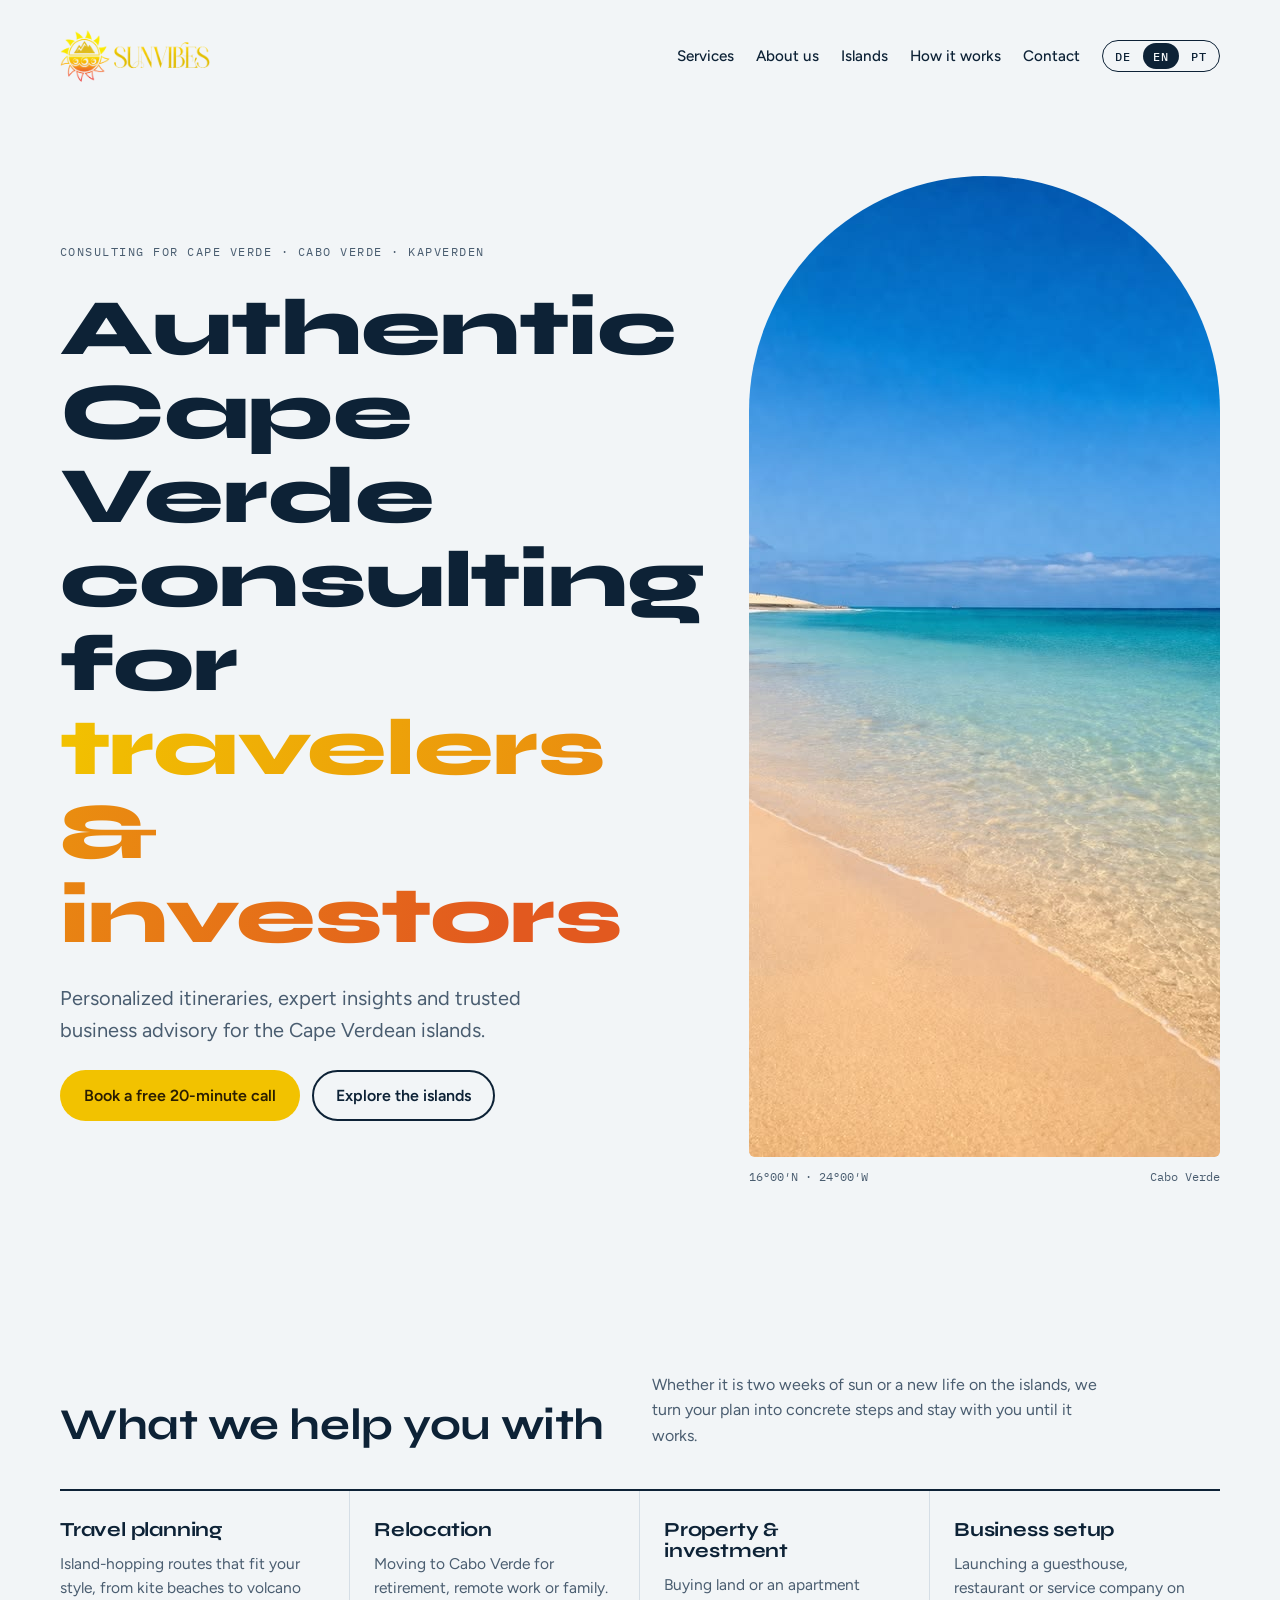
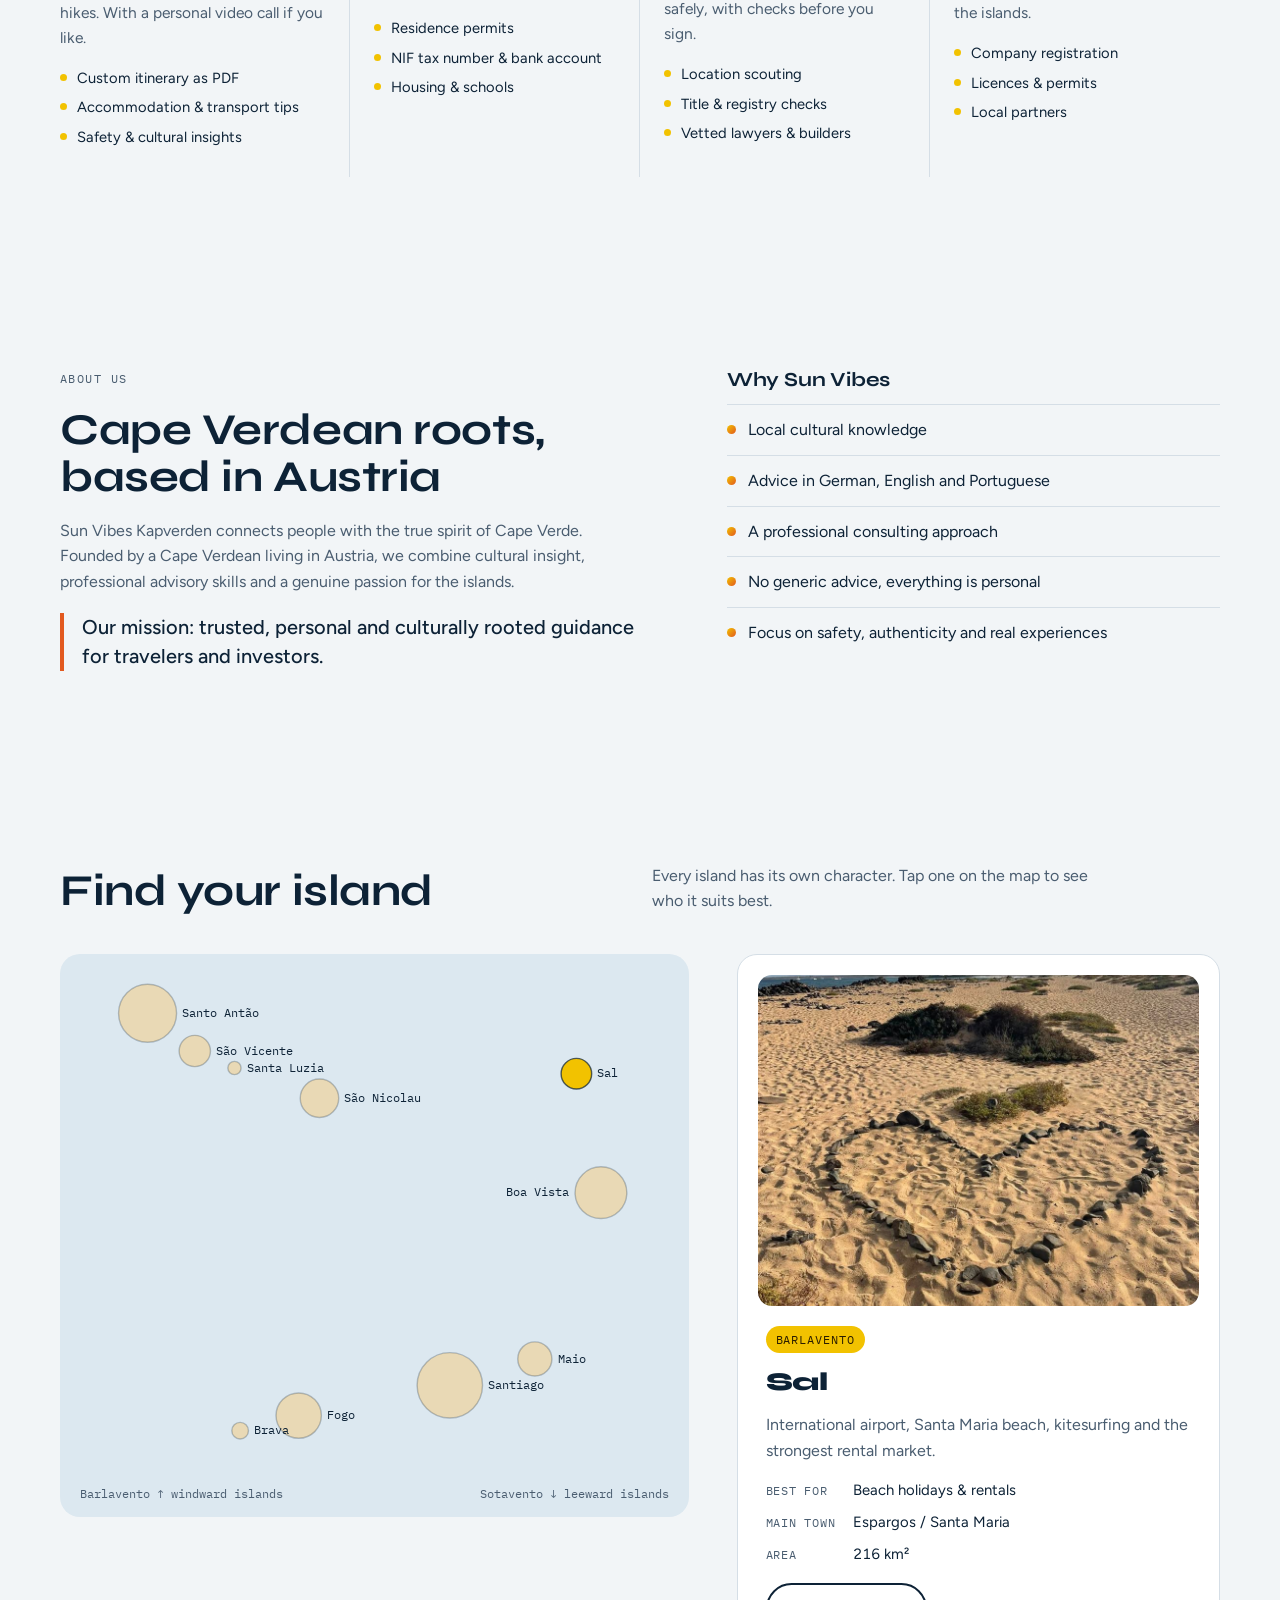
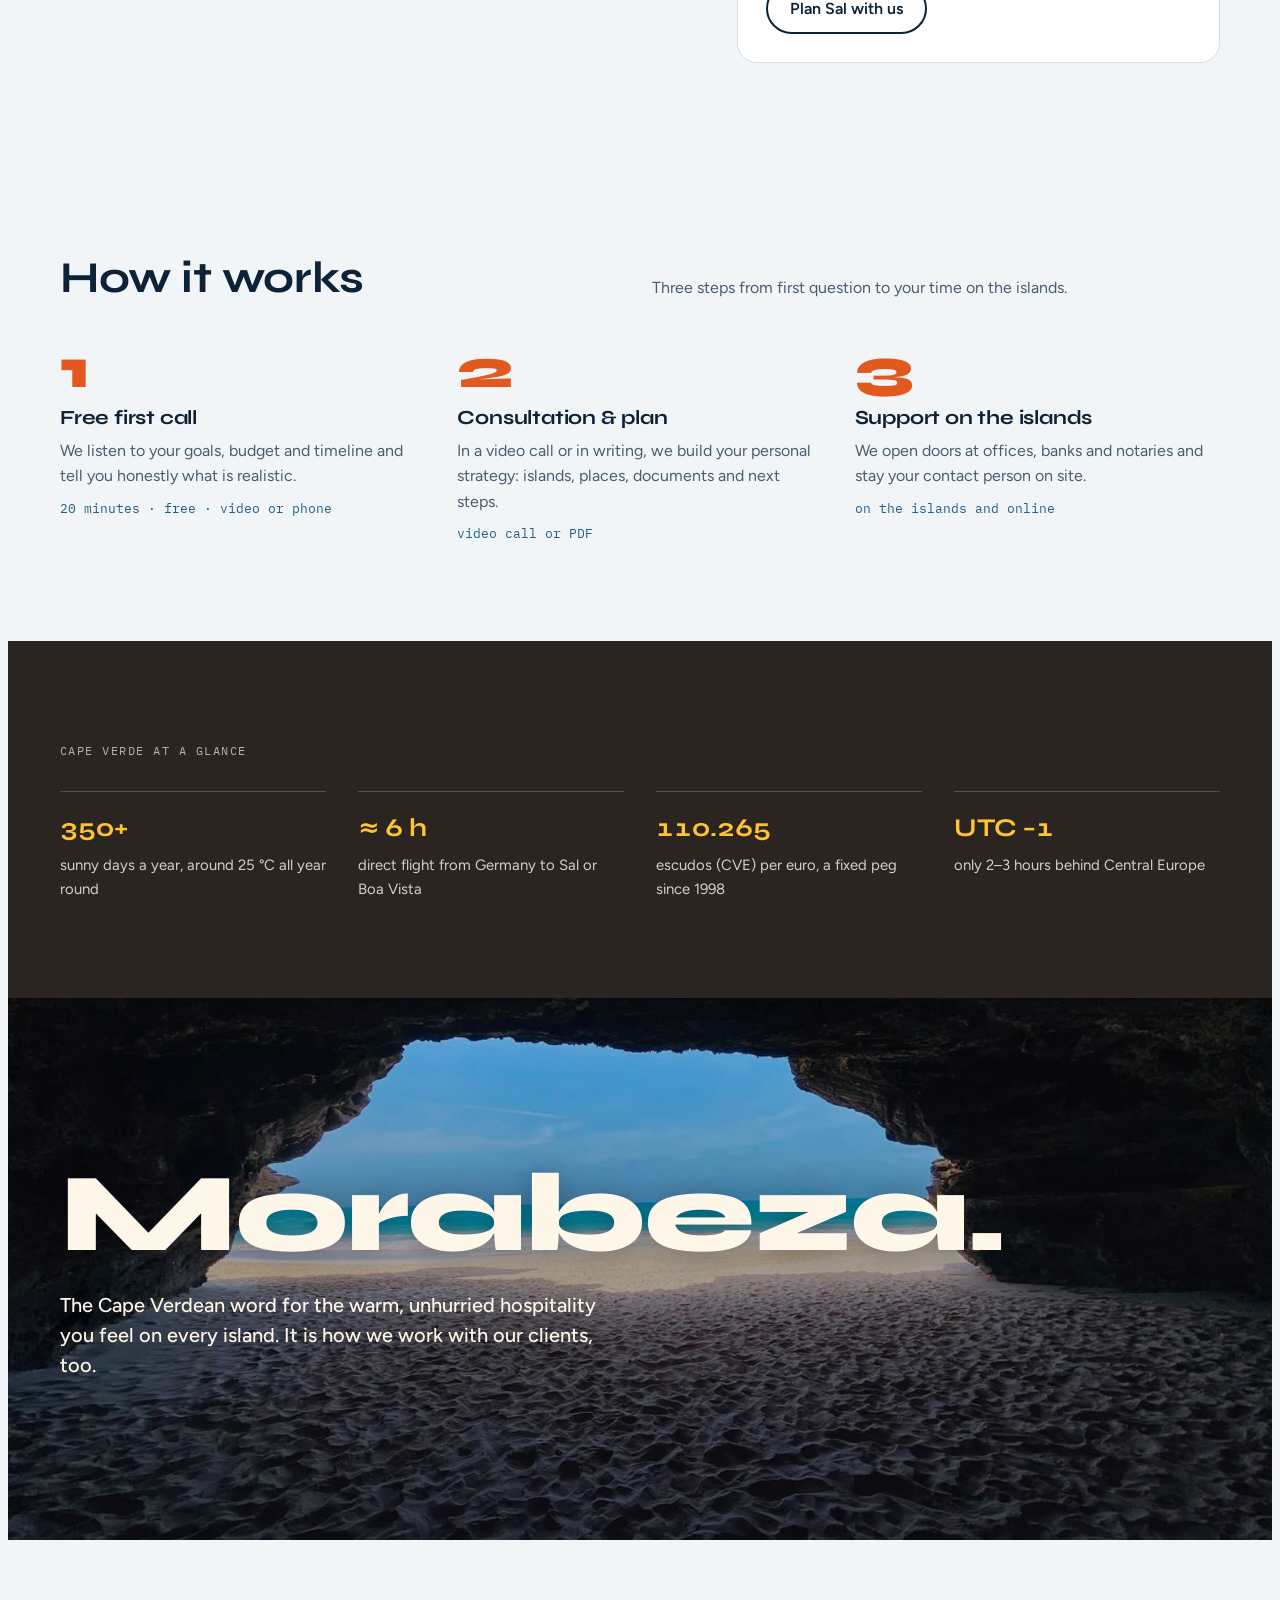
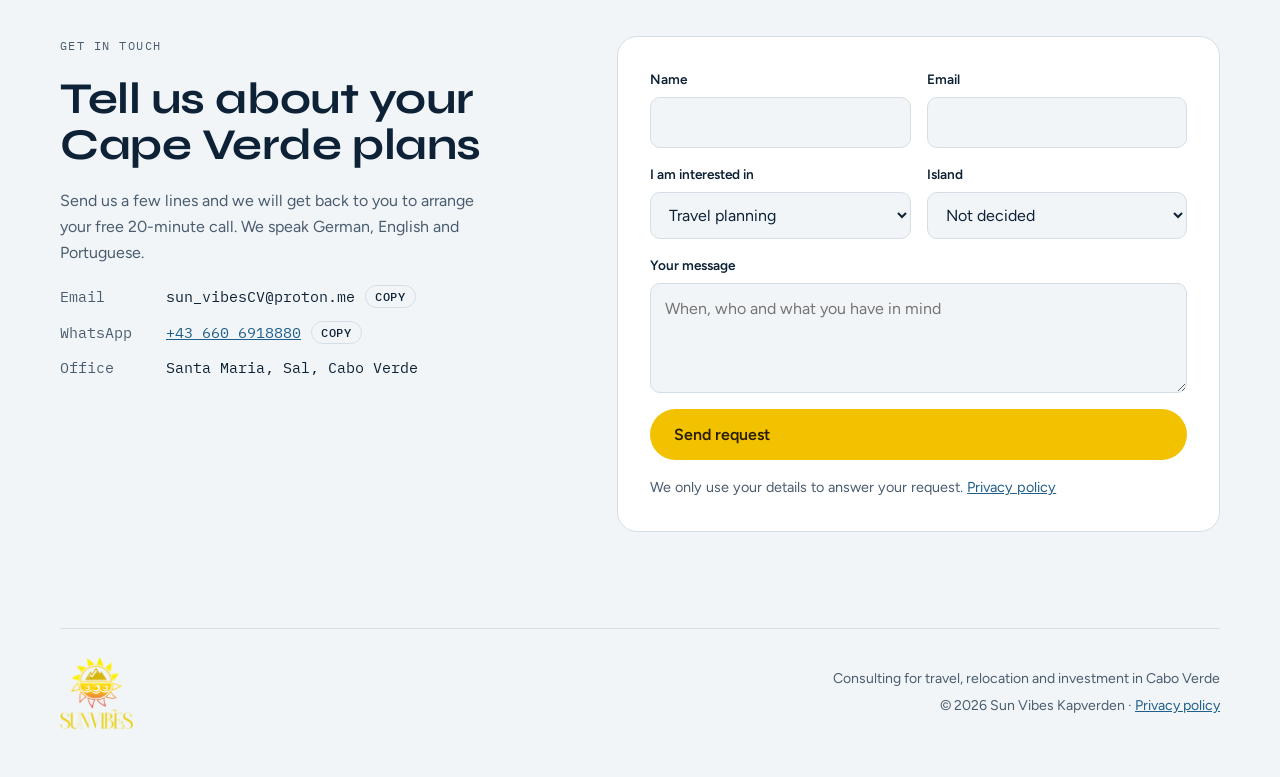
==== index.html @ 6cd293cc "Add files via upload" ====
<!doctype html>
<html lang="de">
<head>
<meta charset="utf-8">
<meta name="viewport" content="width=device-width, initial-scale=1, viewport-fit=cover">
<title>Sun Vibes Kapverden</title>
<meta name="description" content="Beratung für Reise, Auswanderung, Immobilien und Firmengründung auf den Kapverden. Consulting for travel, relocation and investment in Cabo Verde. Auf Deutsch, English e Português.">
<meta name="theme-color" content="#f2c200">
<link rel="icon" type="image/png" sizes="48x48" href="img/favicon-48.png">
<link rel="icon" type="image/png" sizes="192x192" href="img/icon-192.png">
<link rel="apple-touch-icon" href="img/apple-touch-icon.png">
<!-- Link previews (WhatsApp, Facebook, LinkedIn) -->
<link rel="canonical" href="https://sunvibescv.github.io/sun-vibes-kapverden/">
<meta property="og:type" content="website">
<meta property="og:site_name" content="Sun Vibes Kapverden">
<meta property="og:title" content="Sun Vibes Kapverden">
<meta property="og:description" content="Authentische Kapverden-Beratung für Reisende & Investoren · Authentic Cape Verde consulting for travelers & investors">
<meta property="og:url" content="https://sunvibescv.github.io/sun-vibes-kapverden/">
<meta property="og:image" content="https://sunvibescv.github.io/sun-vibes-kapverden/img/og-image.jpg">
<meta property="og:image:width" content="1200">
<meta property="og:image:height" content="630">
<meta name="twitter:card" content="summary_large_image">
<link rel="stylesheet" href="fonts/fonts.css">
<style>
/* Layout: a sun-and-ocean hero, then an archipelago map you can click, island by island, framed by quiet text columns */
:root {
  --salt: #f2f5f7;        /* page ground: sea-salt white, cool */
  --surface: #ffffff;
  --ink: #0d2236;         /* deep Atlantic */
  --ink-soft: #4a5d70;
  --sun: #f2c200;         /* the accent: logo yellow */
  --ember: #e2591f;       /* logo's orange-red rim */
  --sun-ink: #2a1d00;     /* text on sun */
  --sea: #1f5f8b;         /* flag blue, links + map water */
  --lava: #2b2522;        /* Fogo basalt, used for the facts band */
  --line: #d5dee6;
  --water: #dce8f0;
  --land: #e9d9b5;
  --land-active: var(--sun);

  --f-display: "Syne", "Trebuchet MS", system-ui, sans-serif;
  --f-body: "Figtree", "Segoe UI", system-ui, sans-serif;
  --f-mono: "IBM Plex Mono", ui-monospace, Consolas, monospace;

  --step-0: 1rem;
  --step-1: 1.25rem;
  --step-2: 1.6rem;
  --step-3: clamp(2rem, 4vw, 2.75rem);
  --step-4: clamp(2.4rem, 6.4vw, 5rem);
  --gutter: clamp(16px, 4vw, 48px);
  --max: 1160px;
}
@media (prefers-color-scheme: dark) {
  :root:not([data-theme="light"]) {
    --salt: #0a1824; --surface: #10212f; --ink: #e8eef3; --ink-soft: #9fb2c3;
    --sun: #ffcf1a; --ember: #ff7a3d; --sun-ink: #2a1d00; --sea: #7fbbe3; --lava: #050d14;
    --line: #22384a; --water: #0f2638; --land: #6b5a3a;
    color-scheme: dark;
  }
}
:root[data-theme="dark"] {
  --salt: #0a1824; --surface: #10212f; --ink: #e8eef3; --ink-soft: #9fb2c3;
  --sun: #ffcf1a; --ember: #ff7a3d; --sun-ink: #2a1d00; --sea: #7fbbe3; --lava: #050d14;
  --line: #22384a; --water: #0f2638; --land: #6b5a3a;
  color-scheme: dark;
}

* { box-sizing: border-box; }
html { scroll-behavior: smooth; }
@media (prefers-reduced-motion: reduce) { html { scroll-behavior: auto; } *, *::before, *::after { animation: none !important; transition: none !important; } }
body {
  background: var(--salt); color: var(--ink);
  font-family: var(--f-body); font-size: var(--step-0); line-height: 1.6;
  padding-inline: var(--gutter);
}
.wrap { max-width: var(--max); margin-inline: auto; }
h1, h2, h3 { font-family: var(--f-display); line-height: 1.05; margin: 0; text-wrap: balance; letter-spacing: -0.01em; }
h1, h2 { hyphens: auto; }
p { margin: 0; }
a { color: var(--sea); }
:focus-visible { outline: 3px solid var(--sun); outline-offset: 3px; border-radius: 4px; }
.eyebrow { font-family: var(--f-mono); font-size: 0.78rem; letter-spacing: 0.12em; text-transform: uppercase; color: var(--ink-soft); }

/* Nav */
.nav { display: flex; align-items: center; justify-content: space-between; gap: 16px; padding-block: 22px; flex-wrap: wrap; }
.brand { display: flex; align-items: center; }
.brand img { height: 52px; width: auto; display: block; }
.nav-right { display: flex; align-items: center; gap: 22px; flex-wrap: wrap; }
.nav-links { display: flex; gap: 22px; flex-wrap: wrap; }
.nav-links a { color: var(--ink); text-decoration: none; font-weight: 500; font-size: 0.95rem; }
.nav-links a:hover { color: var(--sea); }
.lang { display: flex; border: 1.5px solid var(--ink); border-radius: 999px; padding: 2px; gap: 2px; }
.lang button { font: 500 0.78rem var(--f-mono); letter-spacing: .08em; color: var(--ink); background: transparent; border: 0; border-radius: 999px; padding: 5px 10px; cursor: pointer; }
.lang button[aria-pressed="true"] { background: var(--ink); color: var(--salt); }

/* Buttons */
.btn { display: inline-flex; align-items: center; gap: 8px; font: 600 1rem var(--f-body); padding: 14px 22px; border-radius: 999px; text-decoration: none; border: 2px solid transparent; cursor: pointer; transition: transform .15s ease; }
.btn:hover { transform: translateY(-2px); }
.btn-sun { background: var(--sun); color: var(--sun-ink); }
.btn-ghost { border-color: var(--ink); color: var(--ink); background: transparent; }

/* Hero */
.hero { position: relative; display: grid; grid-template-columns: 1.15fr 0.85fr; gap: clamp(24px, 4vw, 56px); align-items: center; padding-block: clamp(28px, 6vw, 72px) clamp(40px, 7vw, 96px); }
.hero h1 { font-size: var(--step-4); font-weight: 800; }
.hero h1 em { font-style: normal; color: var(--ember); background: linear-gradient(100deg, var(--sun) 0%, var(--ember) 90%); -webkit-background-clip: text; background-clip: text; -webkit-text-fill-color: transparent; }
.hero-copy { display: flex; flex-direction: column; gap: 24px; min-width: 0; }
.hero-lede { font-size: var(--step-1); color: var(--ink-soft); max-width: 36ch; }
.hero-ctas { display: flex; gap: 12px; flex-wrap: wrap; }
/* empty turquoise beach, framed as an arch */
.hero-art { display: flex; flex-direction: column; gap: 10px; min-width: 0; }
.hero-art img { width: 100%; max-width: 100%; aspect-ratio: 4 / 5; object-fit: cover; object-position: 50% 60%; border-radius: 999px 999px 24px 24px; display: block; }
.coords { display: flex; justify-content: space-between; gap: 12px; font-family: var(--f-mono); font-size: 0.75rem; color: var(--ink-soft); }

/* About */
.about { display: grid; grid-template-columns: 1.1fr 0.9fr; gap: clamp(24px, 5vw, 64px); align-items: start; }
.about-text { display: flex; flex-direction: column; gap: 18px; min-width: 0; }
.about-text h2 { font-size: var(--step-3); }
.about-text p { color: var(--ink-soft); max-width: 58ch; }
.about-text .mission { color: var(--ink); font-weight: 500; font-size: var(--step-1); line-height: 1.45; border-left: 4px solid var(--ember); padding-left: 18px; }
.why { display: flex; flex-direction: column; gap: 14px; min-width: 0; }
.why h3 { font-size: var(--step-1); }
.why ul { list-style: none; margin: 0; padding: 0; display: flex; flex-direction: column; }
.why li { padding-block: 12px; border-top: 1px solid var(--line); display: flex; gap: 12px; align-items: baseline; }
.why li::before { content: ""; flex: none; width: 9px; height: 9px; border-radius: 50%; background: linear-gradient(135deg, var(--sun), var(--ember)); transform: translateY(-1px); }

/* Island photos */
.island-photos { display: grid; gap: 8px; margin: -8px -8px 4px; }
.island-photos.two { grid-template-columns: 1fr 1fr; }
.island-photos img { width: 100%; max-width: 100%; aspect-ratio: 4 / 3; object-fit: cover; border-radius: 14px; display: block; }
.island-photos.two img { aspect-ratio: 3 / 4; }

/* Morabeza: cave-view photo band, always dark */
.morabeza-band { position: relative; margin-inline: calc(var(--gutter) * -1); padding-inline: var(--gutter); padding-block: clamp(80px, 14vw, 160px); background: #14181c url("img/cave.jpg") center 55% / cover no-repeat; color: #fff6ea; }
.morabeza-band::before { content: ""; position: absolute; inset: 0; background: linear-gradient(180deg, rgba(10,8,20,.15), rgba(10,8,20,.55)); }
.morabeza-band .wrap { position: relative; }
.morabeza-band p { font-family: var(--f-display); font-weight: 800; font-size: clamp(3rem, 10vw, 7rem); line-height: 1; letter-spacing: -0.02em; text-shadow: 0 2px 30px rgba(0,0,0,.35); }
.morabeza-band small { display: block; font-family: var(--f-body); font-weight: 500; font-size: var(--step-1); line-height: 1.5; letter-spacing: 0; margin-top: 20px; max-width: 44ch; color: #fff6ea; }

/* Services */
section { padding-block: clamp(48px, 8vw, 96px); }
.sec-head { display: grid; grid-template-columns: 1fr 1fr; gap: 24px; align-items: end; margin-bottom: 40px; }
.sec-head h2 { font-size: var(--step-3); font-weight: 700; }
.sec-head p { color: var(--ink-soft); max-width: 46ch; }
.services { display: grid; grid-template-columns: repeat(4, 1fr); border-top: 2px solid var(--ink); }
.svc { padding: 28px 24px; display: flex; flex-direction: column; gap: 12px; border-right: 1px solid var(--line); min-width: 0; }
.svc:first-child { padding-left: 0; }
.svc:last-child { border-right: 0; }
.svc h3 { font-size: var(--step-1); font-weight: 700; hyphens: auto; }
.svc p { color: var(--ink-soft); font-size: 0.97rem; }
.svc ul { margin: 4px 0 0; padding: 0; list-style: none; display: flex; flex-direction: column; gap: 6px; font-size: 0.92rem; }
.svc li::before { content: ""; display: inline-block; width: 7px; height: 7px; border-radius: 50%; background: var(--sun); margin-right: 10px; vertical-align: 2px; }

/* Islands */
.islands { display: grid; grid-template-columns: 1.3fr 1fr; gap: clamp(24px, 4vw, 48px); align-items: start; }
.map-box { background: var(--water); border-radius: 20px; padding: 12px; min-width: 0; }
.map-box svg { width: 100%; height: auto; display: block; }
.isl { cursor: pointer; }
.isl circle { fill: var(--land); stroke: var(--ink); stroke-opacity: .25; stroke-width: 1.5; transition: fill .2s ease, transform .2s ease; transform-box: fill-box; transform-origin: center; }
.isl text { font-family: var(--f-mono); font-size: 13px; fill: var(--ink); pointer-events: none; }
.isl:hover circle, .isl:focus-visible circle { transform: scale(1.08); }
.isl[aria-pressed="true"] circle { fill: var(--land-active); stroke-opacity: .7; }
.isl:focus-visible { outline: none; }
.isl:focus-visible circle { stroke: var(--sun); stroke-opacity: 1; stroke-width: 3; }
.map-legend { display: flex; justify-content: space-between; gap: 12px; flex-wrap: wrap; padding: 8px 8px 2px; font-family: var(--f-mono); font-size: 0.75rem; color: var(--ink-soft); }
.island-card { background: var(--surface); border: 1px solid var(--line); border-radius: 20px; padding: 28px; display: flex; flex-direction: column; gap: 16px; min-width: 0; }
.island-card h3 { font-size: var(--step-2); font-weight: 800; }
.island-card .tag { align-self: flex-start; font-family: var(--f-mono); font-size: 0.75rem; letter-spacing: .08em; text-transform: uppercase; background: var(--sun); color: var(--sun-ink); padding: 4px 10px; border-radius: 999px; }
.island-card dl { display: grid; grid-template-columns: auto 1fr; gap: 8px 18px; margin: 0; font-size: 0.93rem; }
.island-card dt { font-family: var(--f-mono); font-size: 0.78rem; color: var(--ink-soft); text-transform: uppercase; letter-spacing: .06em; padding-top: 2px; }
.island-card dd { margin: 0; font-variant-numeric: tabular-nums; }
.island-card p { color: var(--ink-soft); }
.island-card .btn { align-self: flex-start; }

/* Process */
.steps { display: grid; grid-template-columns: repeat(3, 1fr); gap: 32px; }
.step { display: flex; flex-direction: column; gap: 10px; min-width: 0; }
.step-n { font-family: var(--f-display); font-weight: 800; font-size: 3.5rem; line-height: 1; color: var(--ember); }
.step h3 { font-size: var(--step-1); }
.step p { color: var(--ink-soft); }
.step .when { font-family: var(--f-mono); font-size: 0.8rem; color: var(--sea); }

/* Facts band: always dark basalt */
.facts { background: var(--lava); color: #f2ede6; margin-inline: calc(var(--gutter) * -1); padding-inline: var(--gutter); }
.facts .eyebrow { color: #b9b0a6; }
.facts-grid { display: grid; grid-template-columns: repeat(4, 1fr); gap: 32px; margin-top: 28px; }
.fact { display: flex; flex-direction: column; gap: 6px; border-top: 1px solid #5a4f48; padding-top: 16px; }
.fact b { font-family: var(--f-display); font-size: var(--step-2); font-weight: 700; color: #ffc42e; font-variant-numeric: tabular-nums; }
.fact span { font-size: 0.93rem; color: #d8d0c6; }

/* Contact */
.contact { display: grid; grid-template-columns: 0.9fr 1.1fr; gap: clamp(24px, 5vw, 64px); align-items: start; }
.contact-info { display: flex; flex-direction: column; gap: 20px; min-width: 0; }
.contact-info h2 { font-size: var(--step-3); }
.contact-info p { color: var(--ink-soft); max-width: 42ch; }
.contact-lines { display: flex; flex-direction: column; gap: 12px; font-family: var(--f-mono); font-size: 0.92rem; }
.cline { display: flex; align-items: center; gap: 10px; flex-wrap: wrap; min-width: 0; }
.cline .k { color: var(--ink-soft); width: 96px; flex: none; }
.cline .v { overflow-wrap: anywhere; user-select: all; }
.cline a.v { user-select: text; }
.copy { font: 500 0.72rem var(--f-mono); letter-spacing: .06em; text-transform: uppercase; color: var(--ink); background: transparent; border: 1px solid var(--line); border-radius: 999px; padding: 3px 9px; cursor: pointer; }
.copy:hover { border-color: var(--ink); }
form { background: var(--surface); border: 1px solid var(--line); border-radius: 20px; padding: clamp(20px, 3vw, 32px); display: grid; grid-template-columns: 1fr 1fr; gap: 16px; min-width: 0; }
.field { display: flex; flex-direction: column; gap: 6px; min-width: 0; }
.field.full { grid-column: 1 / -1; }
label { font-size: 0.85rem; font-weight: 600; }
input, select, textarea { font: inherit; color: var(--ink); background: var(--salt); border: 1px solid var(--line); border-radius: 10px; padding: 12px 14px; width: 100%; }
textarea { min-height: 110px; resize: vertical; }
input:focus, select:focus, textarea:focus { outline: 2px solid var(--sun); outline-offset: 1px; }
.form-note { grid-column: 1 / -1; font-size: 0.9rem; color: var(--ink-soft); }
.form-ok { grid-column: 1 / -1; background: color-mix(in srgb, var(--sun) 22%, var(--surface)); border-radius: 10px; padding: 14px 16px; font-size: 0.95rem; display: flex; flex-direction: column; gap: 12px; align-items: flex-start; }

footer { border-top: 1px solid var(--line); padding-block: 28px 40px; display: flex; justify-content: space-between; align-items: center; gap: 16px; flex-wrap: wrap; font-size: 0.88rem; color: var(--ink-soft); }
footer img { height: 72px; width: auto; display: block; }
.foot-meta { display: flex; flex-direction: column; gap: 4px; text-align: right; }

/* Responsive */
@media (max-width: 900px) {
  .hero, .islands, .contact, .sec-head, .about { grid-template-columns: 1fr; }
  .hero-art { max-width: 400px; width: 100%; justify-self: center; }
  .foot-meta { text-align: left; }
  .services { grid-template-columns: 1fr 1fr; }
  .svc, .svc:first-child { border-right: 0; padding-left: 0; border-bottom: 1px solid var(--line); }
  .facts-grid { grid-template-columns: 1fr 1fr; }
  .steps { grid-template-columns: 1fr; gap: 28px; }
}
@media (max-width: 560px) {
  .services, .facts-grid, form { grid-template-columns: 1fr; }
  .nav-links { gap: 14px; }
  .brand img { height: 42px; }
}
</style>
</head>
<body>

<div class="wrap">
  <header class="nav">
    <a class="brand" href="#top" id="top"><img src="img/logo-wide.png" alt="Sun Vibes Kapverden" width="720" height="249"></a>
    <div class="nav-right">
      <nav class="nav-links" aria-label="Main">
        <a href="#services" data-i18n="nav.services">Leistungen</a>
        <a href="#about" data-i18n="nav.about">Über uns</a>
        <a href="#islands" data-i18n="nav.islands">Inseln</a>
        <a href="#process" data-i18n="nav.process">So funktioniert's</a>
        <a href="#contact" data-i18n="nav.contact">Kontakt</a>
      </nav>
      <div class="lang" role="group" aria-label="Sprache / Language / Língua">
        <button type="button" id="lang-de" data-lang="de" lang="de" aria-label="Deutsch">DE</button>
        <button type="button" id="lang-en" data-lang="en" lang="en" aria-label="English">EN</button>
        <button type="button" id="lang-pt" data-lang="pt" lang="pt" aria-label="Português">PT</button>
      </div>
    </div>
  </header>

  <div class="hero">
    <div class="hero-copy">
      <span class="eyebrow" data-i18n="hero.eyebrow"></span>
      <h1 data-i18n-html="hero.title"></h1>
      <p class="hero-lede" data-i18n="hero.lede"></p>
      <div class="hero-ctas">
        <a class="btn btn-sun" href="#contact" data-i18n="hero.cta1"></a>
        <a class="btn btn-ghost" href="#islands" data-i18n="hero.cta2"></a>
      </div>
    </div>
    <figure class="hero-art" style="margin:0">
      <img src="img/hero-beach.jpg" alt="" data-i18n-alt="hero.alt" width="736" height="981">
      <figcaption class="coords"><span>16°00′N · 24°00′W</span><span>Cabo Verde</span></figcaption>
    </figure>
  </div>
</div>

<section id="services">
  <div class="wrap">
    <div class="sec-head">
      <h2 data-i18n="svc.title"></h2>
      <p data-i18n="svc.intro"></p>
    </div>
    <div class="services">
      <article class="svc">
        <h3 data-i18n="svc1.t"></h3>
        <p data-i18n="svc1.p"></p>
        <ul><li data-i18n="svc1.a"></li><li data-i18n="svc1.b"></li><li data-i18n="svc1.c"></li></ul>
      </article>
      <article class="svc">
        <h3 data-i18n="svc2.t"></h3>
        <p data-i18n="svc2.p"></p>
        <ul><li data-i18n="svc2.a"></li><li data-i18n="svc2.b"></li><li data-i18n="svc2.c"></li></ul>
      </article>
      <article class="svc">
        <h3 data-i18n="svc3.t"></h3>
        <p data-i18n="svc3.p"></p>
        <ul><li data-i18n="svc3.a"></li><li data-i18n="svc3.b"></li><li data-i18n="svc3.c"></li></ul>
      </article>
      <article class="svc">
        <h3 data-i18n="svc4.t"></h3>
        <p data-i18n="svc4.p"></p>
        <ul><li data-i18n="svc4.a"></li><li data-i18n="svc4.b"></li><li data-i18n="svc4.c"></li></ul>
      </article>
    </div>
  </div>
</section>

<section id="about">
  <div class="wrap about">
    <div class="about-text">
      <span class="eyebrow" data-i18n="about.eyebrow"></span>
      <h2 data-i18n="about.title"></h2>
      <p data-i18n="about.p"></p>
      <p class="mission" data-i18n="about.mission"></p>
    </div>
    <div class="why">
      <h3 data-i18n="why.title"></h3>
      <ul>
        <li data-i18n="why.1"></li>
        <li data-i18n="why.2"></li>
        <li data-i18n="why.3"></li>
        <li data-i18n="why.4"></li>
        <li data-i18n="why.5"></li>
      </ul>
    </div>
  </div>
</section>

<section id="islands">
  <div class="wrap">
    <div class="sec-head">
      <h2 data-i18n="isl.title"></h2>
      <p data-i18n="isl.intro"></p>
    </div>
    <div class="islands">
      <div class="map-box">
        <svg id="map" viewBox="0 0 640 540" role="group" aria-label="Cabo Verde"></svg>
        <div class="map-legend"><span data-i18n="isl.north"></span><span data-i18n="isl.south"></span></div>
      </div>
      <article class="island-card" id="card" aria-live="polite"></article>
    </div>
  </div>
</section>

<section id="process">
  <div class="wrap">
    <div class="sec-head">
      <h2 data-i18n="proc.title"></h2>
      <p data-i18n="proc.intro"></p>
    </div>
    <div class="steps">
      <div class="step">
        <span class="step-n">1</span>
        <h3 data-i18n="s1.t"></h3>
        <p data-i18n="s1.p"></p>
        <span class="when" data-i18n="s1.w"></span>
      </div>
      <div class="step">
        <span class="step-n">2</span>
        <h3 data-i18n="s2.t"></h3>
        <p data-i18n="s2.p"></p>
        <span class="when" data-i18n="s2.w"></span>
      </div>
      <div class="step">
        <span class="step-n">3</span>
        <h3 data-i18n="s3.t"></h3>
        <p data-i18n="s3.p"></p>
        <span class="when" data-i18n="s3.w"></span>
      </div>
    </div>
  </div>
</section>

<section class="facts">
  <div class="wrap">
    <span class="eyebrow" data-i18n="facts.title"></span>
    <div class="facts-grid">
      <div class="fact"><b>350+</b><span data-i18n="f1"></span></div>
      <div class="fact"><b data-i18n="f2.v"></b><span data-i18n="f2"></span></div>
      <div class="fact"><b data-i18n="f3.v"></b><span data-i18n="f3"></span></div>
      <div class="fact"><b>UTC −1</b><span data-i18n="f4"></span></div>
    </div>
  </div>
</section>

<section class="morabeza-band" aria-label="Morabeza">
  <div class="wrap">
    <p>Morabeza.<small data-i18n="morabeza"></small></p>
  </div>
</section>

<section id="contact">
  <div class="wrap contact">
    <div class="contact-info">
      <span class="eyebrow" data-i18n="c.eyebrow"></span>
      <h2 data-i18n="c.title"></h2>
      <p data-i18n="c.intro"></p>
      <div class="contact-lines">
        <div class="cline"><span class="k" data-i18n="c.email"></span><span class="v" id="email-v">sun_vibesCV@proton.me</span><button type="button" class="copy" id="copy-email" data-copy="sun_vibesCV@proton.me" data-i18n="c.copy"></button></div>
        <div class="cline"><span class="k">WhatsApp</span><a class="v" href="https://wa.me/436606918880" target="_blank" rel="noopener">+43 660 6918880</a><button type="button" class="copy" id="copy-wa" data-copy="+436606918880" data-i18n="c.copy"></button></div>
        <div class="cline"><span class="k" data-i18n="c.office"></span><span class="v">Santa Maria, Sal, Cabo Verde</span></div>
      </div>
    </div>
    <form id="form" novalidate>
      <div class="field"><label for="f-name" data-i18n="form.name"></label><input id="f-name" name="name" autocomplete="name" required></div>
      <div class="field"><label for="f-email" data-i18n="form.email"></label><input id="f-email" name="email" type="email" autocomplete="email" required></div>
      <div class="field"><label for="f-topic" data-i18n="form.topic"></label>
        <select id="f-topic" name="topic">
          <option value="travel" data-i18n="svc1.t"></option>
          <option value="relocation" data-i18n="svc2.t"></option>
          <option value="property" data-i18n="svc3.t"></option>
          <option value="business" data-i18n="svc4.t"></option>
          <option value="unsure" data-i18n="form.unsure"></option>
        </select>
      </div>
      <div class="field"><label for="f-island" data-i18n="form.island"></label>
        <select id="f-island" name="island"><option value="" data-i18n="form.undecided"></option></select>
      </div>
      <div class="field full"><label for="f-msg" data-i18n="form.msg"></label><textarea id="f-msg" name="message" data-i18n-ph="form.ph"></textarea></div>
      <div class="field full"><button class="btn btn-sun" type="submit" data-i18n="form.send"></button></div>
      <div class="form-note" id="form-note"><span data-i18n="form.note"></span> <a href="privacy.html" data-i18n="privacy"></a></div>
    </form>
  </div>
</section>

<div class="wrap">
  <footer>
    <img src="img/logo-stacked.png" alt="Sun Vibes Kapverden" width="600" height="590">
    <div class="foot-meta">
      <span data-i18n="footer"></span>
      <span>© 2026 Sun Vibes Kapverden · <a href="privacy.html" data-i18n="privacy"></a></span>
    </div>
  </footer>
</div>

<script>
const EMAIL = "sun_vibesCV@proton.me";
const WA = "436606918880";

const T = {
  de: {
    "nav.services": "Leistungen", "nav.about": "Über uns", "nav.islands": "Inseln", "nav.process": "So funktioniert's", "nav.contact": "Kontakt",
    "hero.eyebrow": "Beratung für die Kapverden · Cabo Verde · Cape Verde",
    "hero.title": "Authentische Kapverden-Beratung für <em>Reisende &amp; Investoren</em>",
    "hero.lede": "Persönliche Reiserouten, echtes Insiderwissen und verlässliche Business-Beratung für die Inseln von Cabo Verde.",
    "hero.cta1": "Kostenloses 20-Minuten-Gespräch", "hero.cta2": "Inseln entdecken",
    "hero.alt": "Menschenleerer Sandstrand mit klarem, türkisfarbenem Wasser unter blauem Himmel",
    "about.eyebrow": "Über uns", "about.title": "Kapverdische Wurzeln, Zuhause in Österreich",
    "about.p": "Sun Vibes Kapverden verbindet Menschen mit dem wahren Geist der Kapverden. Mit kapverdischer Herkunft und einem Zuhause in Österreich verbinden wir kulturelles Insiderwissen, professionelle Beratung und echte Leidenschaft für die Inseln.",
    "about.mission": "Unsere Mission: verlässliche, persönliche und kulturell verwurzelte Begleitung für Reisende und Investoren.",
    "why.title": "Warum Sun Vibes",
    "why.1": "Kapverdisches Kulturwissen aus erster Hand", "why.2": "Beratung auf Deutsch, Englisch und Portugiesisch",
    "why.3": "Professionelle Arbeitsweise", "why.4": "Keine Standardtipps, alles ist persönlich",
    "why.5": "Fokus auf Sicherheit, Authentizität und echte Erlebnisse",
    "svc.title": "Wobei wir Ihnen helfen",
    "svc.intro": "Ob zwei Wochen Sonne oder ein neues Leben auf den Inseln: Wir machen aus Ihrem Plan konkrete Schritte und bleiben an Ihrer Seite, bis alles läuft.",
    "svc1.t": "Reiseplanung", "svc1.p": "Inselhopping-Routen, die zu Ihnen passen, von Kite-Stränden bis zu Vulkanwanderungen. Auf Wunsch mit persönlichem Videocall.",
    "svc1.a": "Individuelle Reiseroute als PDF", "svc1.b": "Unterkunfts- & Transporttipps", "svc1.c": "Sicherheits- & Kulturtipps",
    "svc2.t": "Auswanderung", "svc2.p": "Umzug nach Cabo Verde für den Ruhestand, Remote-Arbeit oder mit der Familie.",
    "svc2.a": "Aufenthaltsgenehmigung", "svc2.b": "NIF-Steuernummer & Bankkonto", "svc2.c": "Wohnung & Schulen",
    "svc3.t": "Immobilien & Investition", "svc3.p": "Grundstück oder Wohnung sicher kaufen, mit Prüfung vor der Unterschrift.",
    "svc3.a": "Standortsuche", "svc3.b": "Grundbuch- & Eigentumsprüfung", "svc3.c": "Geprüfte Anwälte & Baufirmen",
    "svc4.t": "Firmengründung", "svc4.p": "Eine Pension, ein Restaurant oder ein Dienstleistungsunternehmen auf den Inseln gründen.",
    "svc4.a": "Firmenregistrierung", "svc4.b": "Lizenzen & Genehmigungen", "svc4.c": "Lokale Partner",
    "isl.title": "Finden Sie Ihre Insel",
    "isl.intro": "Jede Insel hat ihren eigenen Charakter. Tippen Sie auf eine Insel, um zu sehen, für wen sie am besten passt.",
    "isl.north": "Barlavento ↑ Inseln über dem Winde", "isl.south": "Sotavento ↓ Inseln unter dem Winde",
    "card.best": "Ideal für", "card.town": "Hauptort", "card.area": "Fläche", "card.cta": "{name} mit uns planen",
    "proc.title": "So funktioniert's", "proc.intro": "Drei Schritte von der ersten Frage bis zu Ihrer Zeit auf den Inseln.",
    "s1.t": "Kostenloses Erstgespräch", "s1.p": "Wir hören uns Ihre Ziele, Ihr Budget und Ihren Zeitplan an und sagen Ihnen ehrlich, was realistisch ist.", "s1.w": "20 Minuten · kostenlos · Video oder Telefon",
    "s2.t": "Beratung & Plan", "s2.p": "Per Videocall oder schriftlich erarbeiten wir Ihre persönliche Strategie: Inseln, Orte, Dokumente und nächste Schritte.", "s2.w": "Videocall oder PDF",
    "s3.t": "Begleitung vor Ort", "s3.p": "Wir öffnen Türen bei Behörden, Banken und Notaren und bleiben Ihr Ansprechpartner auf den Inseln.", "s3.w": "vor Ort und online",
    "facts.title": "Die Kapverden auf einen Blick",
    "f1": "Sonnentage im Jahr, ganzjährig rund 25 °C",
    "f2.v": "≈ 6 Std.", "f2": "Direktflug aus Deutschland nach Sal oder Boa Vista",
    "f3.v": "110,265", "f3": "Escudos (CVE) pro Euro, fester Wechselkurs seit 1998",
    "f4": "nur 2–3 Stunden hinter Mitteleuropa",
    "morabeza": "Das kapverdische Wort für die herzliche, entspannte Gastfreundschaft, die Sie auf jeder Insel spüren. Genau so arbeiten wir auch mit unseren Kunden.",
    "c.eyebrow": "Kontakt", "c.title": "Erzählen Sie uns von Ihren Kapverden-Plänen",
    "c.intro": "Schreiben Sie uns ein paar Zeilen, und wir melden uns, um Ihr kostenloses 20-Minuten-Gespräch zu vereinbaren. Wir sprechen Deutsch, Englisch und Portugiesisch.",
    "c.email": "E-Mail", "c.office": "Büro", "c.copy": "Kopieren", "c.copied": "Kopiert",
    "form.name": "Name", "form.email": "E-Mail", "form.topic": "Ich interessiere mich für", "form.island": "Insel",
    "form.unsure": "Noch unsicher", "form.undecided": "Noch offen", "form.msg": "Ihre Nachricht",
    "form.ph": "Wann, mit wem und was Sie vorhaben", "form.send": "Anfrage senden",
    "form.note": "Wir verwenden Ihre Daten nur zur Beantwortung Ihrer Anfrage.", "privacy": "Datenschutz",
    "form.err": "Bitte geben Sie Ihren Namen und eine gültige E-Mail-Adresse ein.",
    "form.ok": "Danke, {name}! Senden Sie Ihre Anfrage jetzt per WhatsApp an uns oder per E-Mail an {email}.",
    "form.wa": "Per WhatsApp senden",
    "wa.msg": "Hallo Sun Vibes Kapverden!\nName: {name}\nE-Mail: {email}\nThema: {topic}\nInsel: {island}\n\n{msg}",
    "footer": "Beratung für Reise, Auswanderung und Investition auf den Kapverden",
    "none": "Keiner, Schutzgebiet"
  },
  en: {
    "nav.services": "Services", "nav.about": "About us", "nav.islands": "Islands", "nav.process": "How it works", "nav.contact": "Contact",
    "hero.eyebrow": "Consulting for Cape Verde · Cabo Verde · Kapverden",
    "hero.title": "Authentic Cape Verde consulting for <em>travelers &amp; investors</em>",
    "hero.lede": "Personalized itineraries, expert insights and trusted business advisory for the Cape Verdean islands.",
    "hero.cta1": "Book a free 20-minute call", "hero.cta2": "Explore the islands",
    "hero.alt": "Empty sand beach with clear turquoise water under a blue sky",
    "about.eyebrow": "About us", "about.title": "Cape Verdean roots, based in Austria",
    "about.p": "Sun Vibes Kapverden connects people with the true spirit of Cape Verde. Founded by a Cape Verdean living in Austria, we combine cultural insight, professional advisory skills and a genuine passion for the islands.",
    "about.mission": "Our mission: trusted, personal and culturally rooted guidance for travelers and investors.",
    "why.title": "Why Sun Vibes",
    "why.1": "Local cultural knowledge", "why.2": "Advice in German, English and Portuguese",
    "why.3": "A professional consulting approach", "why.4": "No generic advice, everything is personal",
    "why.5": "Focus on safety, authenticity and real experiences",
    "svc.title": "What we help you with",
    "svc.intro": "Whether it is two weeks of sun or a new life on the islands, we turn your plan into concrete steps and stay with you until it works.",
    "svc1.t": "Travel planning", "svc1.p": "Island-hopping routes that fit your style, from kite beaches to volcano hikes. With a personal video call if you like.",
    "svc1.a": "Custom itinerary as PDF", "svc1.b": "Accommodation & transport tips", "svc1.c": "Safety & cultural insights",
    "svc2.t": "Relocation", "svc2.p": "Moving to Cabo Verde for retirement, remote work or family.",
    "svc2.a": "Residence permits", "svc2.b": "NIF tax number & bank account", "svc2.c": "Housing & schools",
    "svc3.t": "Property & investment", "svc3.p": "Buying land or an apartment safely, with checks before you sign.",
    "svc3.a": "Location scouting", "svc3.b": "Title & registry checks", "svc3.c": "Vetted lawyers & builders",
    "svc4.t": "Business setup", "svc4.p": "Launching a guesthouse, restaurant or service company on the islands.",
    "svc4.a": "Company registration", "svc4.b": "Licences & permits", "svc4.c": "Local partners",
    "isl.title": "Find your island",
    "isl.intro": "Every island has its own character. Tap one on the map to see who it suits best.",
    "isl.north": "Barlavento ↑ windward islands", "isl.south": "Sotavento ↓ leeward islands",
    "card.best": "Best for", "card.town": "Main town", "card.area": "Area", "card.cta": "Plan {name} with us",
    "proc.title": "How it works", "proc.intro": "Three steps from first question to your time on the islands.",
    "s1.t": "Free first call", "s1.p": "We listen to your goals, budget and timeline and tell you honestly what is realistic.", "s1.w": "20 minutes · free · video or phone",
    "s2.t": "Consultation & plan", "s2.p": "In a video call or in writing, we build your personal strategy: islands, places, documents and next steps.", "s2.w": "video call or PDF",
    "s3.t": "Support on the islands", "s3.p": "We open doors at offices, banks and notaries and stay your contact person on site.", "s3.w": "on the islands and online",
    "facts.title": "Cape Verde at a glance",
    "f1": "sunny days a year, around 25 °C all year round",
    "f2.v": "≈ 6 h", "f2": "direct flight from Germany to Sal or Boa Vista",
    "f3.v": "110.265", "f3": "escudos (CVE) per euro, a fixed peg since 1998",
    "f4": "only 2–3 hours behind Central Europe",
    "morabeza": "The Cape Verdean word for the warm, unhurried hospitality you feel on every island. It is how we work with our clients, too.",
    "c.eyebrow": "Get in touch", "c.title": "Tell us about your Cape Verde plans",
    "c.intro": "Send us a few lines and we will get back to you to arrange your free 20-minute call. We speak German, English and Portuguese.",
    "c.email": "Email", "c.office": "Office", "c.copy": "Copy", "c.copied": "Copied",
    "form.name": "Name", "form.email": "Email", "form.topic": "I am interested in", "form.island": "Island",
    "form.unsure": "Not sure yet", "form.undecided": "Not decided", "form.msg": "Your message",
    "form.ph": "When, who and what you have in mind", "form.send": "Send request",
    "form.note": "We only use your details to answer your request.", "privacy": "Privacy policy",
    "form.err": "Please enter your name and a valid email address.",
    "form.ok": "Thanks, {name}! Send your request to us on WhatsApp now, or email it to {email}.",
    "form.wa": "Send via WhatsApp",
    "wa.msg": "Hello Sun Vibes Kapverden!\nName: {name}\nEmail: {email}\nTopic: {topic}\nIsland: {island}\n\n{msg}",
    "footer": "Consulting for travel, relocation and investment in Cabo Verde",
    "none": "None, protected area"
  },
  pt: {
    "nav.services": "Serviços", "nav.about": "Sobre nós", "nav.islands": "Ilhas", "nav.process": "Como funciona", "nav.contact": "Contacto",
    "hero.eyebrow": "Consultoria para Cabo Verde · Kapverden · Cape Verde",
    "hero.title": "Consultoria autêntica sobre Cabo Verde para <em>viajantes e investidores</em>",
    "hero.lede": "Roteiros personalizados, conhecimento especializado e aconselhamento empresarial de confiança para as ilhas de Cabo Verde.",
    "hero.cta1": "Conversa gratuita de 20 min", "hero.cta2": "Explorar as ilhas",
    "hero.alt": "Praia de areia deserta com água turquesa e transparente sob céu azul",
    "about.eyebrow": "Sobre nós", "about.title": "Raízes cabo-verdianas, com base na Áustria",
    "about.p": "A Sun Vibes Kapverden liga as pessoas ao verdadeiro espírito de Cabo Verde. Com raízes cabo-verdianas e base na Áustria, juntamos conhecimento cultural, competência de consultoria e uma paixão genuína pelas ilhas.",
    "about.mission": "A nossa missão: um acompanhamento de confiança, pessoal e enraizado na cultura, para viajantes e investidores.",
    "why.title": "Porquê a Sun Vibes",
    "why.1": "Conhecimento cultural local", "why.2": "Aconselhamento em alemão, inglês e português",
    "why.3": "Abordagem profissional de consultoria", "why.4": "Nada de conselhos genéricos, tudo é personalizado",
    "why.5": "Foco na segurança, autenticidade e experiências reais",
    "svc.title": "Como podemos ajudar",
    "svc.intro": "Sejam duas semanas de sol ou uma nova vida nas ilhas, transformamos o seu plano em passos concretos e acompanhamos até tudo funcionar.",
    "svc1.t": "Planeamento de viagens", "svc1.p": "Roteiros entre ilhas à sua medida, das praias de kitesurf às caminhadas no vulcão. Com videochamada pessoal, se preferir.",
    "svc1.a": "Roteiro personalizado em PDF", "svc1.b": "Sugestões de alojamento e transporte", "svc1.c": "Dicas de segurança e cultura",
    "svc2.t": "Mudança para Cabo Verde", "svc2.p": "Viver em Cabo Verde na reforma, em trabalho remoto ou em família.",
    "svc2.a": "Autorização de residência", "svc2.b": "NIF e conta bancária", "svc2.c": "Habitação e escolas",
    "svc3.t": "Imobiliário e investimento", "svc3.p": "Comprar terreno ou apartamento com segurança, com verificações antes de assinar.",
    "svc3.a": "Procura de localização", "svc3.b": "Verificação do registo predial", "svc3.c": "Advogados e construtores de confiança",
    "svc4.t": "Criação de empresas", "svc4.p": "Abrir uma pensão, um restaurante ou uma empresa de serviços nas ilhas.",
    "svc4.a": "Registo da empresa", "svc4.b": "Licenças e alvarás", "svc4.c": "Parceiros locais",
    "isl.title": "Encontre a sua ilha",
    "isl.intro": "Cada ilha tem o seu próprio carácter. Toque numa ilha no mapa para ver a quem mais se adequa.",
    "isl.north": "Barlavento ↑ ilhas do norte", "isl.south": "Sotavento ↓ ilhas do sul",
    "card.best": "Ideal para", "card.town": "Cidade principal", "card.area": "Área", "card.cta": "Planear {name} connosco",
    "proc.title": "Como funciona", "proc.intro": "Três passos, da primeira pergunta até ao seu tempo nas ilhas.",
    "s1.t": "Primeira conversa gratuita", "s1.p": "Ouvimos os seus objetivos, orçamento e prazos e dizemos-lhe com honestidade o que é realista.", "s1.w": "20 minutos · gratuita · vídeo ou telefone",
    "s2.t": "Consulta e plano", "s2.p": "Por videochamada ou por escrito, criamos a sua estratégia pessoal: ilhas, locais, documentos e próximos passos.", "s2.w": "videochamada ou PDF",
    "s3.t": "Apoio nas ilhas", "s3.p": "Abrimos portas em repartições, bancos e notários e continuamos a ser o seu contacto no local.", "s3.w": "nas ilhas e online",
    "facts.title": "Cabo Verde num relance",
    "f1": "dias de sol por ano, cerca de 25 °C durante todo o ano",
    "f2.v": "≈ 6 h", "f2": "voo direto da Alemanha para o Sal ou a Boa Vista",
    "f3.v": "110,265", "f3": "escudos (CVE) por euro, câmbio fixo desde 1998",
    "f4": "apenas 2–3 horas atrás da Europa Central",
    "morabeza": "A palavra cabo-verdiana para a hospitalidade calorosa e tranquila que se sente em todas as ilhas. É também assim que trabalhamos com os nossos clientes.",
    "c.eyebrow": "Contacto", "c.title": "Conte-nos os seus planos para Cabo Verde",
    "c.intro": "Envie-nos algumas linhas e entraremos em contacto para marcar a sua conversa gratuita de 20 minutos. Falamos alemão, inglês e português.",
    "c.email": "E-mail", "c.office": "Escritório", "c.copy": "Copiar", "c.copied": "Copiado",
    "form.name": "Nome", "form.email": "E-mail", "form.topic": "Tenho interesse em", "form.island": "Ilha",
    "form.unsure": "Ainda não sei", "form.undecided": "Por decidir", "form.msg": "A sua mensagem",
    "form.ph": "Quando, com quem e o que tem em mente", "form.send": "Enviar pedido",
    "form.note": "Usamos os seus dados apenas para responder ao seu pedido.", "privacy": "Política de privacidade",
    "form.err": "Indique o seu nome e um endereço de e-mail válido.",
    "form.ok": "Obrigado, {name}! Envie-nos agora o seu pedido por WhatsApp ou por e-mail para {email}.",
    "form.wa": "Enviar por WhatsApp",
    "wa.msg": "Olá Sun Vibes Kapverden!\nNome: {name}\nE-mail: {email}\nTema: {topic}\nIlha: {island}\n\n{msg}",
    "footer": "Consultoria para viagens, mudança e investimento em Cabo Verde",
    "none": "Nenhuma, área protegida"
  }
};

// Islands: positions from real lon/lat, radius from land area (km²)
const ISLANDS = [
  { id: "santo-antao", name: "Santo Antão", x: 80,  y: 50,  area: 779, group: "Barlavento", town: "Porto Novo / Ribeira Grande",
    photos: [
      { src: "santoantao-aerial.jpg", alt: { de: "Luftaufnahme einer Bergstraße durch grüne Hügel über dem Meer", en: "Aerial view of a mountain road through green hills above the sea", pt: "Vista aérea de uma estrada de montanha entre colinas verdes sobre o mar" } },
      { src: "santoantao-village.jpg", alt: { de: "Bunte Häuser zwischen grünen Terrassenfeldern und Bergen", en: "Colourful houses among green terraced fields and mountains", pt: "Casas coloridas entre socalcos verdes e montanhas" } }
    ],
    best: { de: "Wanderer & Naturliebhaber", en: "Hikers & nature lovers", pt: "Caminhantes e amantes da natureza" },
    vibe: { de: "Grüne Täler, terrassierte Berge und spektakuläre Küstenwege. Mit der Fähre ab São Vicente erreichbar.",
            en: "Green valleys, terraced mountains and dramatic coastal trails. Reached by ferry from São Vicente.",
            pt: "Vales verdes, montanhas em socalcos e trilhos costeiros espetaculares. Acesso por ferry a partir de São Vicente." } },
  { id: "sao-vicente", name: "São Vicente", x: 130, y: 90,  area: 227, group: "Barlavento", town: "Mindelo",
    best: { de: "Kultur & Stadtleben", en: "Culture & city life", pt: "Cultura e vida urbana" },
    vibe: { de: "Mindelo ist die Kulturhauptstadt: Musik, Karneval, Cafés und eine lebhafte Marina.",
            en: "Mindelo is the cultural capital: music, carnival, cafés and a busy marina.",
            pt: "O Mindelo é a capital cultural: música, carnaval, cafés e uma marina movimentada." } },
  { id: "santa-luzia", name: "Santa Luzia", x: 172, y: 108, area: 35,  group: "Barlavento", town: null,
    best: { de: "Nur Tagesausflüge", en: "Day trips only", pt: "Apenas excursões de um dia" },
    vibe: { de: "Unbewohntes Naturschutzgebiet mit menschenleeren Stränden, per Boot erreichbar.",
            en: "Uninhabited nature reserve with empty beaches, visited by boat.",
            pt: "Reserva natural desabitada com praias desertas, visitada de barco." } },
  { id: "sao-nicolau", name: "São Nicolau", x: 262, y: 140, area: 343, group: "Barlavento", town: "Ribeira Brava",
    best: { de: "Ruhige Auszeiten", en: "Quiet retreats", pt: "Retiros tranquilos" },
    vibe: { de: "Abseits der Touristenpfade, mit Bergen, Fischerdörfern und sehr wenigen Urlaubern.",
            en: "Off the beaten track, with mountains, fishing villages and very few tourists.",
            pt: "Fora dos circuitos turísticos, com montanhas, aldeias piscatórias e muito poucos turistas." } },
  { id: "sal",         name: "Sal",         x: 534, y: 114, area: 216, group: "Barlavento", town: "Espargos / Santa Maria",
    photos: [
      { src: "sal-heart.jpg", alt: { de: "Ein Herz aus Lavasteinen im Sand am Strand", en: "A heart of lava stones in the beach sand", pt: "Um coração de pedras de lava na areia da praia" } }
    ],
    best: { de: "Strandurlaub & Vermietung", en: "Beach holidays & rentals", pt: "Férias de praia e arrendamento" },
    vibe: { de: "Internationaler Flughafen, der Strand von Santa Maria, Kitesurfen und der stärkste Vermietungsmarkt.",
            en: "International airport, Santa Maria beach, kitesurfing and the strongest rental market.",
            pt: "Aeroporto internacional, a praia de Santa Maria, kitesurf e o mercado de arrendamento mais forte." } },
  { id: "boa-vista",   name: "Boa Vista",   x: 560, y: 240, area: 620, group: "Barlavento", town: "Sal Rei",
    photos: [
      { src: "boavista-turtle.jpg", alt: { de: "Unechte Karettschildkröte am Strand in der Abenddämmerung", en: "Loggerhead turtle on the beach at dusk", pt: "Tartaruga-comum na praia ao entardecer" } },
      { src: "boavista-shipwreck.jpg", alt: { de: "Portugiesische Galeere am Strand, dahinter ein Schiffswrack in der Brandung", en: "Portuguese man o' war on the beach with a shipwreck in the surf behind", pt: "Caravela-portuguesa na praia com um naufrágio na rebentação" } }
    ],
    best: { de: "Resorts & lange Strände", en: "Resorts & long beaches", pt: "Resorts e praias extensas" },
    vibe: { de: "Dünen, Strände mit Schildkrötennestern und große Resorts. Direktflüge aus Europa.",
            en: "Dunes, turtle nesting beaches and large resorts. Direct flights from Europe.",
            pt: "Dunas, praias de desova de tartarugas e grandes resorts. Voos diretos da Europa." } },
  { id: "maio",        name: "Maio",        x: 490, y: 416, area: 269, group: "Sotavento",  town: "Vila do Maio",
    best: { de: "Entschleunigtes Leben", en: "Slow living", pt: "Vida tranquila" },
    vibe: { de: "Ruhige, unberührte Strände und eine kleine Gemeinschaft, nah an der Hauptstadt.",
            en: "Calm, untouched beaches and a small community, close to the capital.",
            pt: "Praias calmas e intactas e uma pequena comunidade, perto da capital." } },
  { id: "santiago",    name: "Santiago",    x: 400, y: 444, area: 991, group: "Sotavento",  town: "Praia",
    best: { de: "Business & Behörden", en: "Business & administration", pt: "Negócios e administração" },
    vibe: { de: "Größte Insel mit der Hauptstadt Praia, Ministerien, Banken und dem UNESCO-Welterbe Cidade Velha.",
            en: "Largest island, home to the capital Praia, ministries, banks and UNESCO-listed Cidade Velha.",
            pt: "A maior ilha, com a capital Praia, ministérios, bancos e a Cidade Velha, Património Mundial da UNESCO." } },
  { id: "fogo",        name: "Fogo",        x: 240, y: 476, area: 476, group: "Sotavento",  town: "São Filipe",
    best: { de: "Abenteuer & Wein", en: "Adventure & wine", pt: "Aventura e vinho" },
    vibe: { de: "Aktiver Vulkan Pico do Fogo (2.829 m), schwarzer Sand und Wein aus dem Krater.",
            en: "Active volcano Pico do Fogo (2,829 m), black sand and wine grown in the crater.",
            pt: "O vulcão ativo Pico do Fogo (2829 m), areia negra e vinho produzido dentro da cratera." } },
  { id: "brava",       name: "Brava",       x: 178, y: 492, area: 64,  group: "Sotavento",  town: "Nova Sintra",
    best: { de: "Totale Auszeit", en: "Total escape", pt: "Fuga total" },
    vibe: { de: "Kleinste bewohnte Insel mit Blumen, Nebel und steilen grünen Hügeln. Nur per Fähre erreichbar.",
            en: "Smallest inhabited island, with flowers, fog and steep green hills. Ferry access only.",
            pt: "A mais pequena ilha habitada, com flores, nevoeiro e colinas verdes íngremes. Acesso apenas por ferry." } }
];

const LOCALE = { de: "de-DE", en: "en-GB", pt: "pt-PT" };
let lang = "de";
let current = "sal";
const t = (k, vars = {}) => (T[lang][k] ?? T.en[k] ?? k).replace(/\{(\w+)\}/g, (_, v) => vars[v] ?? "");
const esc = s => String(s).replace(/[&<>"]/g, c => ({ "&": "&amp;", "<": "&lt;", ">": "&gt;", '"': "&quot;" }[c]));

function applyLang(next) {
  lang = T[next] ? next : "de";
  document.documentElement.lang = lang;
  document.querySelectorAll("[data-i18n]").forEach(el => { el.textContent = t(el.dataset.i18n); });
  document.querySelectorAll("[data-i18n-html]").forEach(el => { el.innerHTML = t(el.dataset.i18nHtml); });
  document.querySelectorAll("[data-i18n-ph]").forEach(el => { el.placeholder = t(el.dataset.i18nPh); });
  document.querySelectorAll("[data-i18n-alt]").forEach(el => { el.alt = t(el.dataset.i18nAlt); });
  document.querySelectorAll(".lang button").forEach(b => b.setAttribute("aria-pressed", b.dataset.lang === lang ? "true" : "false"));
  select(current);
  try { localStorage.setItem("svk-lang", lang); } catch (e) {}
}
document.querySelectorAll(".lang button").forEach(b => b.addEventListener("click", () => applyLang(b.dataset.lang)));

// Map
const svg = document.getElementById("map");
const card = document.getElementById("card");
const NS = "http://www.w3.org/2000/svg";
ISLANDS.forEach(isl => {
  const g = document.createElementNS(NS, "g");
  g.setAttribute("class", "isl");
  g.setAttribute("tabindex", "0");
  g.setAttribute("role", "button");
  g.setAttribute("aria-label", isl.name);
  g.dataset.id = isl.id;
  const r = Math.max(7, Math.sqrt(isl.area) * 1.1);
  const c = document.createElementNS(NS, "circle");
  c.setAttribute("cx", isl.x); c.setAttribute("cy", isl.y); c.setAttribute("r", r);
  const tx = document.createElementNS(NS, "text");
  const right = isl.x < 560;
  tx.setAttribute("x", right ? isl.x + r + 6 : isl.x - r - 6);
  tx.setAttribute("y", isl.y + 4);
  tx.setAttribute("text-anchor", right ? "start" : "end");
  tx.textContent = isl.name;
  g.append(c, tx);
  g.addEventListener("click", () => select(isl.id));
  g.addEventListener("keydown", e => { if (e.key === "Enter" || e.key === " ") { e.preventDefault(); select(isl.id); } });
  svg.appendChild(g);
});

const islandSelect = document.getElementById("f-island");
ISLANDS.filter(i => i.id !== "santa-luzia").forEach(i => islandSelect.add(new Option(i.name, i.name)));

function select(id) {
  current = id;
  const isl = ISLANDS.find(i => i.id === id);
  svg.querySelectorAll(".isl").forEach(g => g.setAttribute("aria-pressed", g.dataset.id === id ? "true" : "false"));
  const photos = isl.photos || [];
  card.innerHTML = `
    ${photos.length ? `<div class="island-photos${photos.length > 1 ? " two" : ""}">${photos.map(p => `<img src="img/${p.src}" alt="${esc(p.alt[lang])}" loading="lazy">`).join("")}</div>` : ""}
    <span class="tag">${isl.group}</span>
    <h3>${isl.name}</h3>
    <p>${isl.vibe[lang]}</p>
    <dl>
      <dt>${t("card.best")}</dt><dd>${isl.best[lang]}</dd>
      <dt>${t("card.town")}</dt><dd>${isl.town ?? t("none")}</dd>
      <dt>${t("card.area")}</dt><dd>${isl.area.toLocaleString(LOCALE[lang])} km²</dd>
    </dl>
    ${isl.id === "santa-luzia" ? "" : `<a class="btn btn-ghost" href="#contact">${t("card.cta", { name: isl.name })}</a>`}`;
  const a = card.querySelector("a");
  if (a) a.addEventListener("click", () => { islandSelect.value = isl.name; });
}

// Copy buttons
document.querySelectorAll(".copy").forEach(btn => btn.addEventListener("click", () => {
  const done = () => { btn.textContent = t("c.copied"); setTimeout(() => { btn.textContent = t("c.copy"); }, 1600); };
  const fallback = () => {
    const v = btn.parentElement.querySelector(".v");
    const range = document.createRange(); range.selectNodeContents(v);
    const s = getSelection(); s.removeAllRanges(); s.addRange(range);
  };
  try { navigator.clipboard.writeText(btn.dataset.copy).then(done, fallback); } catch (e) { fallback(); }
}));

// Contact form: builds a ready-to-send WhatsApp message
document.getElementById("form").addEventListener("submit", e => {
  e.preventDefault();
  const f = e.target;
  const name = f.name.value.trim(), email = f.email.value.trim();
  const note = document.getElementById("form-note");
  if (!name || !/^\S+@\S+\.\S+$/.test(email)) {
    note.className = "form-note";
    note.textContent = t("form.err");
    return;
  }
  const msg = t("wa.msg", {
    name, email,
    topic: f.topic.options[f.topic.selectedIndex].text,
    island: f.island.value || t("form.undecided"),
    msg: f.message.value.trim()
  });
  note.className = "form-ok";
  note.innerHTML = `<span>${esc(t("form.ok", { name, email: EMAIL }))}</span>
    <a class="btn btn-sun" href="https://wa.me/${WA}?text=${encodeURIComponent(msg)}" target="_blank" rel="noopener">${esc(t("form.wa"))}</a>`;
});

// Start language: saved choice, else browser language, else German
let start = null;
try { start = localStorage.getItem("svk-lang"); } catch (e) {}
if (!T[start]) {
  const nav = (navigator.language || "de").slice(0, 2).toLowerCase();
  start = T[nav] ? nav : "de";
}
applyLang(start);

</script>
</body>
</html>
---- fonts/fonts.css ----
/* latin-ext */
@font-face {
  font-family: 'Figtree';
  font-style: normal;
  font-weight: 400;
  font-display: swap;
  src: url(figtree-400-latin-ext.woff2) format('woff2');
  unicode-range: U+0100-02BA, U+02BD-02C5, U+02C7-02CC, U+02CE-02D7, U+02DD-02FF, U+0304, U+0308, U+0329, U+1D00-1DBF, U+1E00-1E9F, U+1EF2-1EFF, U+2020, U+20A0-20AB, U+20AD-20C0, U+2113, U+2C60-2C7F, U+A720-A7FF;
}
/* latin */
@font-face {
  font-family: 'Figtree';
  font-style: normal;
  font-weight: 400;
  font-display: swap;
  src: url(figtree-400-latin.woff2) format('woff2');
  unicode-range: U+0000-00FF, U+0131, U+0152-0153, U+02BB-02BC, U+02C6, U+02DA, U+02DC, U+0304, U+0308, U+0329, U+2000-206F, U+20AC, U+2122, U+2191, U+2193, U+2212, U+2215, U+FEFF, U+FFFD;
}
/* latin-ext */
@font-face {
  font-family: 'Figtree';
  font-style: normal;
  font-weight: 500;
  font-display: swap;
  src: url(figtree-400-latin-ext.woff2) format('woff2');
  unicode-range: U+0100-02BA, U+02BD-02C5, U+02C7-02CC, U+02CE-02D7, U+02DD-02FF, U+0304, U+0308, U+0329, U+1D00-1DBF, U+1E00-1E9F, U+1EF2-1EFF, U+2020, U+20A0-20AB, U+20AD-20C0, U+2113, U+2C60-2C7F, U+A720-A7FF;
}
/* latin */
@font-face {
  font-family: 'Figtree';
  font-style: normal;
  font-weight: 500;
  font-display: swap;
  src: url(figtree-400-latin.woff2) format('woff2');
  unicode-range: U+0000-00FF, U+0131, U+0152-0153, U+02BB-02BC, U+02C6, U+02DA, U+02DC, U+0304, U+0308, U+0329, U+2000-206F, U+20AC, U+2122, U+2191, U+2193, U+2212, U+2215, U+FEFF, U+FFFD;
}
/* latin-ext */
@font-face {
  font-family: 'Figtree';
  font-style: normal;
  font-weight: 600;
  font-display: swap;
  src: url(figtree-400-latin-ext.woff2) format('woff2');
  unicode-range: U+0100-02BA, U+02BD-02C5, U+02C7-02CC, U+02CE-02D7, U+02DD-02FF, U+0304, U+0308, U+0329, U+1D00-1DBF, U+1E00-1E9F, U+1EF2-1EFF, U+2020, U+20A0-20AB, U+20AD-20C0, U+2113, U+2C60-2C7F, U+A720-A7FF;
}
/* latin */
@font-face {
  font-family: 'Figtree';
  font-style: normal;
  font-weight: 600;
  font-display: swap;
  src: url(figtree-400-latin.woff2) format('woff2');
  unicode-range: U+0000-00FF, U+0131, U+0152-0153, U+02BB-02BC, U+02C6, U+02DA, U+02DC, U+0304, U+0308, U+0329, U+2000-206F, U+20AC, U+2122, U+2191, U+2193, U+2212, U+2215, U+FEFF, U+FFFD;
}
/* latin-ext */
@font-face {
  font-family: 'IBM Plex Mono';
  font-style: normal;
  font-weight: 400;
  font-display: swap;
  src: url(ibmplexmono-400-latin-ext.woff2) format('woff2');
  unicode-range: U+0100-02BA, U+02BD-02C5, U+02C7-02CC, U+02CE-02D7, U+02DD-02FF, U+0304, U+0308, U+0329, U+1D00-1DBF, U+1E00-1E9F, U+1EF2-1EFF, U+2020, U+20A0-20AB, U+20AD-20C0, U+2113, U+2C60-2C7F, U+A720-A7FF;
}
/* latin */
@font-face {
  font-family: 'IBM Plex Mono';
  font-style: normal;
  font-weight: 400;
  font-display: swap;
  src: url(ibmplexmono-400-latin.woff2) format('woff2');
  unicode-range: U+0000-00FF, U+0131, U+0152-0153, U+02BB-02BC, U+02C6, U+02DA, U+02DC, U+0304, U+0308, U+0329, U+2000-206F, U+20AC, U+2122, U+2191, U+2193, U+2212, U+2215, U+FEFF, U+FFFD;
}
/* latin-ext */
@font-face {
  font-family: 'IBM Plex Mono';
  font-style: normal;
  font-weight: 500;
  font-display: swap;
  src: url(ibmplexmono-500-latin-ext.woff2) format('woff2');
  unicode-range: U+0100-02BA, U+02BD-02C5, U+02C7-02CC, U+02CE-02D7, U+02DD-02FF, U+0304, U+0308, U+0329, U+1D00-1DBF, U+1E00-1E9F, U+1EF2-1EFF, U+2020, U+20A0-20AB, U+20AD-20C0, U+2113, U+2C60-2C7F, U+A720-A7FF;
}
/* latin */
@font-face {
  font-family: 'IBM Plex Mono';
  font-style: normal;
  font-weight: 500;
  font-display: swap;
  src: url(ibmplexmono-500-latin.woff2) format('woff2');
  unicode-range: U+0000-00FF, U+0131, U+0152-0153, U+02BB-02BC, U+02C6, U+02DA, U+02DC, U+0304, U+0308, U+0329, U+2000-206F, U+20AC, U+2122, U+2191, U+2193, U+2212, U+2215, U+FEFF, U+FFFD;
}
/* latin-ext */
@font-face {
  font-family: 'Syne';
  font-style: normal;
  font-weight: 600;
  font-display: swap;
  src: url(syne-600-latin-ext.woff2) format('woff2');
  unicode-range: U+0100-02BA, U+02BD-02C5, U+02C7-02CC, U+02CE-02D7, U+02DD-02FF, U+0304, U+0308, U+0329, U+1D00-1DBF, U+1E00-1E9F, U+1EF2-1EFF, U+2020, U+20A0-20AB, U+20AD-20C0, U+2113, U+2C60-2C7F, U+A720-A7FF;
}
/* latin */
@font-face {
  font-family: 'Syne';
  font-style: normal;
  font-weight: 600;
  font-display: swap;
  src: url(syne-600-latin.woff2) format('woff2');
  unicode-range: U+0000-00FF, U+0131, U+0152-0153, U+02BB-02BC, U+02C6, U+02DA, U+02DC, U+0304, U+0308, U+0329, U+2000-206F, U+20AC, U+2122, U+2191, U+2193, U+2212, U+2215, U+FEFF, U+FFFD;
}
/* latin-ext */
@font-face {
  font-family: 'Syne';
  font-style: normal;
  font-weight: 700;
  font-display: swap;
  src: url(syne-600-latin-ext.woff2) format('woff2');
  unicode-range: U+0100-02BA, U+02BD-02C5, U+02C7-02CC, U+02CE-02D7, U+02DD-02FF, U+0304, U+0308, U+0329, U+1D00-1DBF, U+1E00-1E9F, U+1EF2-1EFF, U+2020, U+20A0-20AB, U+20AD-20C0, U+2113, U+2C60-2C7F, U+A720-A7FF;
}
/* latin */
@font-face {
  font-family: 'Syne';
  font-style: normal;
  font-weight: 700;
  font-display: swap;
  src: url(syne-600-latin.woff2) format('woff2');
  unicode-range: U+0000-00FF, U+0131, U+0152-0153, U+02BB-02BC, U+02C6, U+02DA, U+02DC, U+0304, U+0308, U+0329, U+2000-206F, U+20AC, U+2122, U+2191, U+2193, U+2212, U+2215, U+FEFF, U+FFFD;
}
/* latin-ext */
@font-face {
  font-family: 'Syne';
  font-style: normal;
  font-weight: 800;
  font-display: swap;
  src: url(syne-600-latin-ext.woff2) format('woff2');
  unicode-range: U+0100-02BA, U+02BD-02C5, U+02C7-02CC, U+02CE-02D7, U+02DD-02FF, U+0304, U+0308, U+0329, U+1D00-1DBF, U+1E00-1E9F, U+1EF2-1EFF, U+2020, U+20A0-20AB, U+20AD-20C0, U+2113, U+2C60-2C7F, U+A720-A7FF;
}
/* latin */
@font-face {
  font-family: 'Syne';
  font-style: normal;
  font-weight: 800;
  font-display: swap;
  src: url(syne-600-latin.woff2) format('woff2');
  unicode-range: U+0000-00FF, U+0131, U+0152-0153, U+02BB-02BC, U+02C6, U+02DA, U+02DC, U+0304, U+0308, U+0329, U+2000-206F, U+20AC, U+2122, U+2191, U+2193, U+2212, U+2215, U+FEFF, U+FFFD;
}
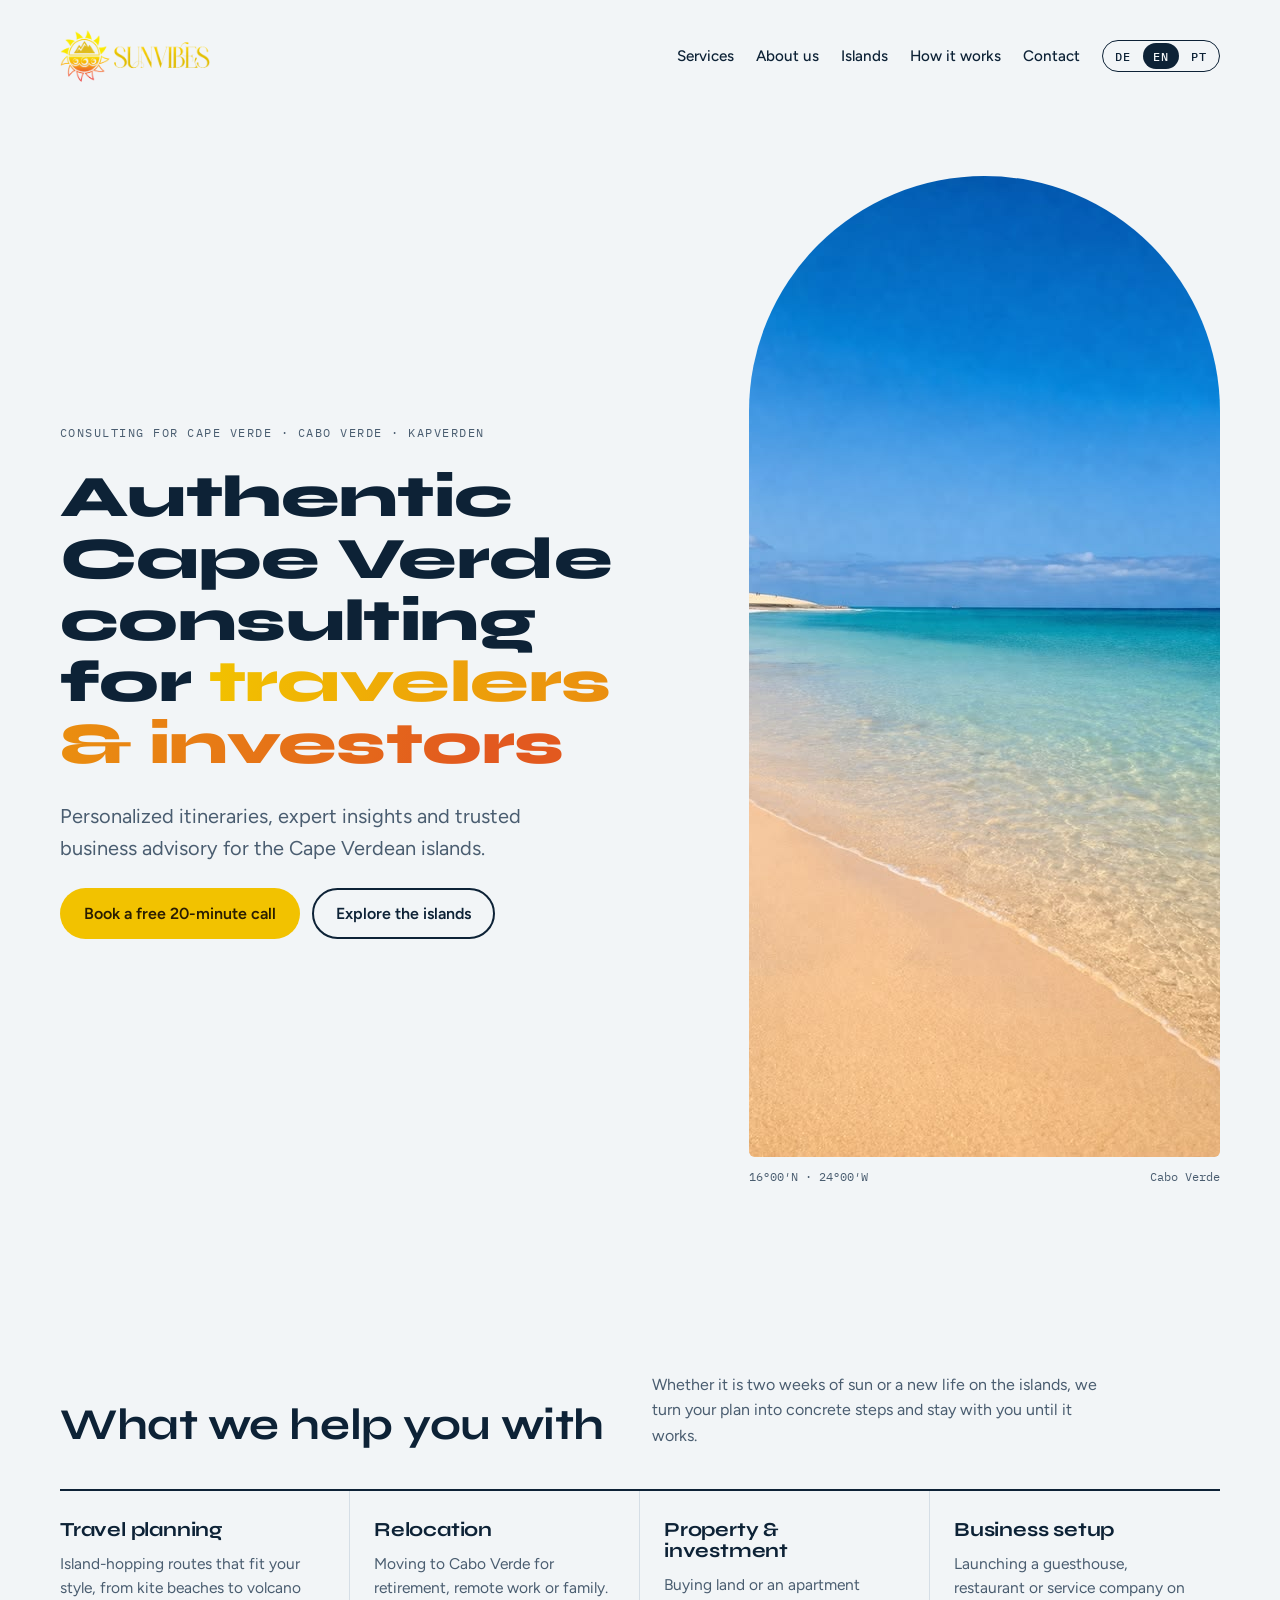
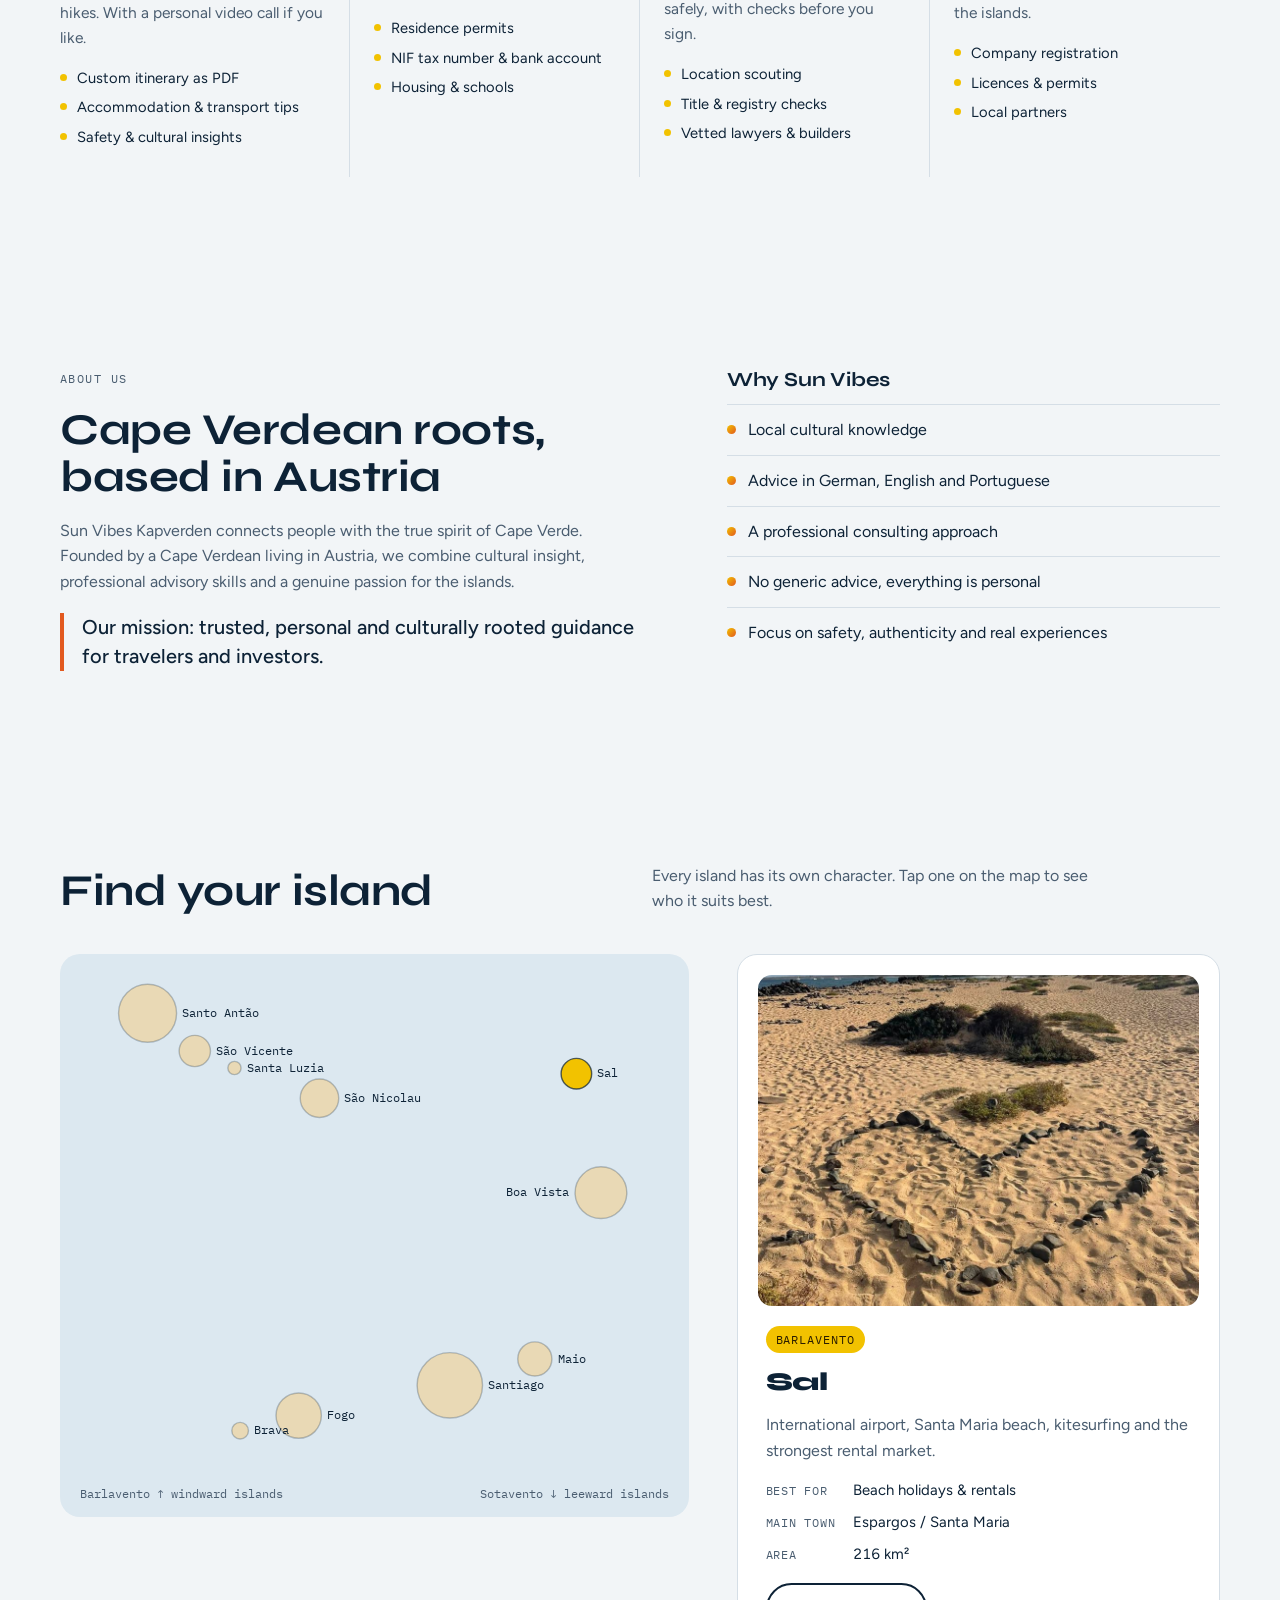
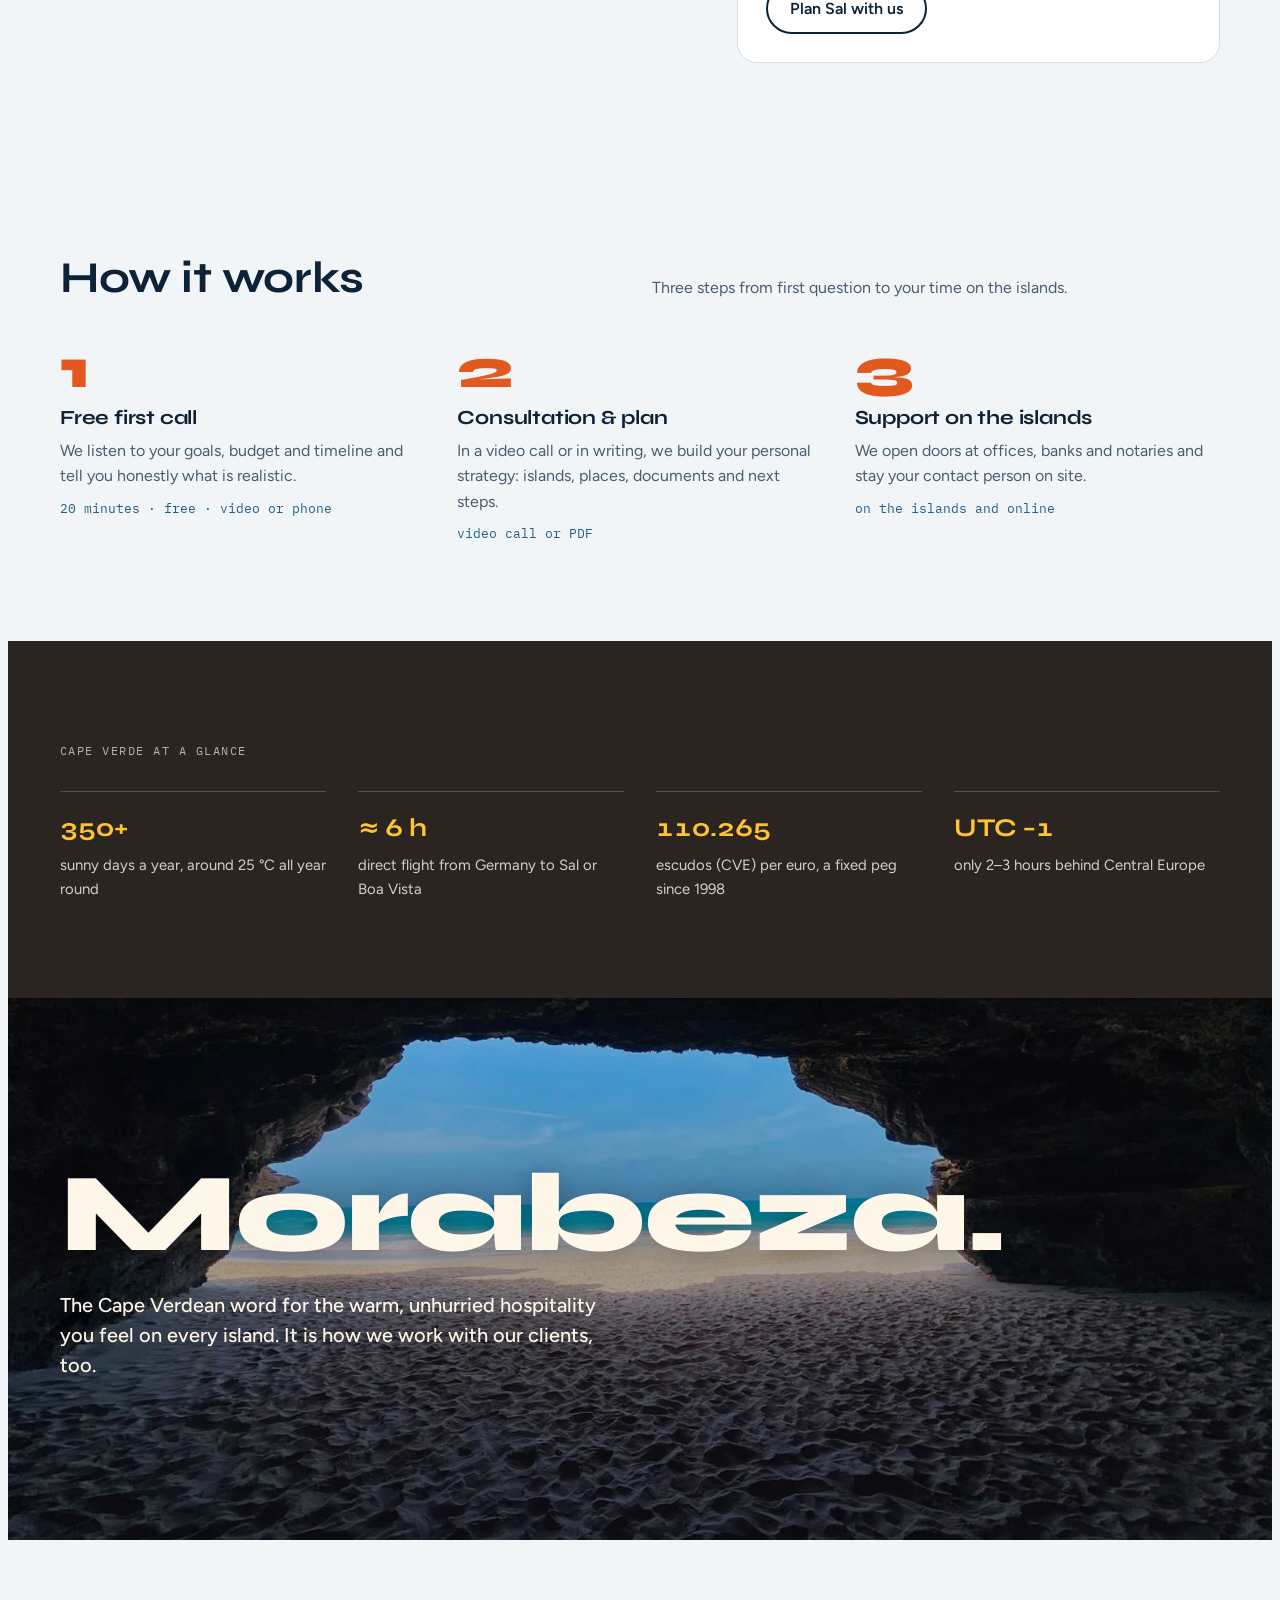
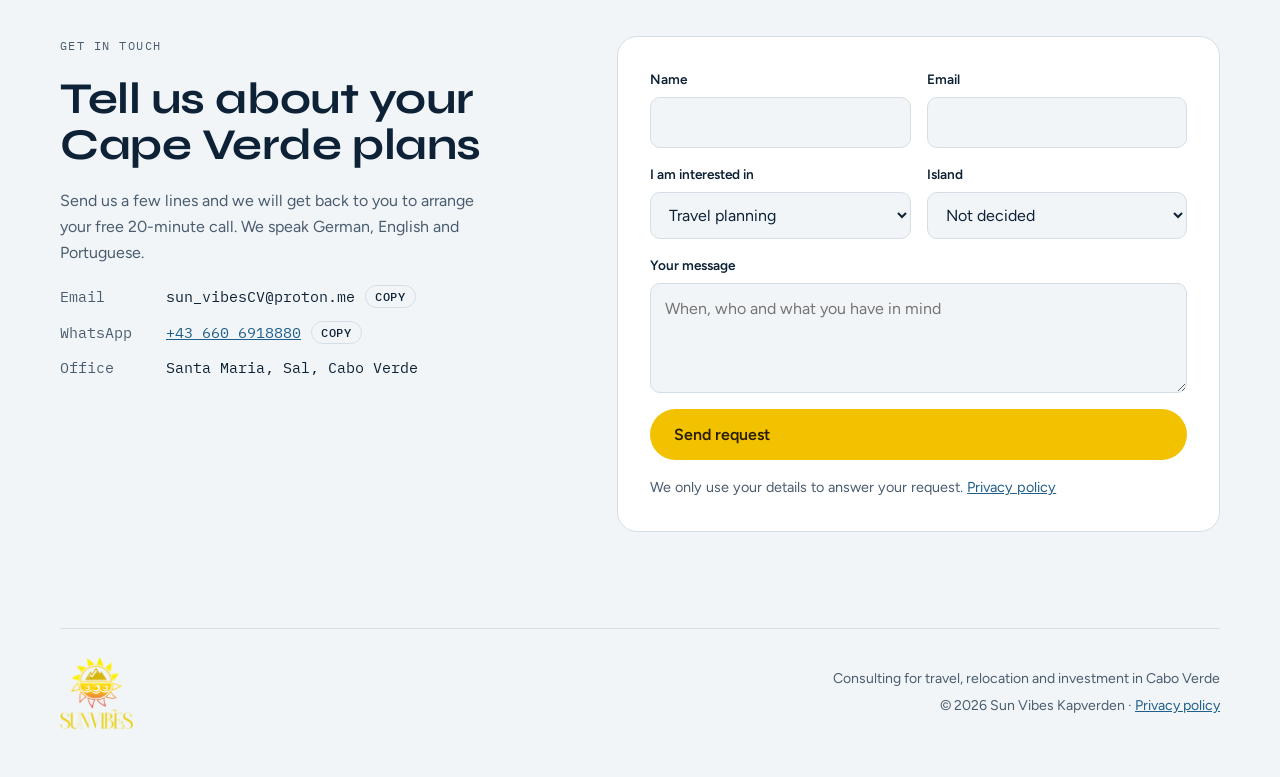
==== commit b2467296: "Add files via upload" ====
--- a/index.html
+++ b/index.html
@@ -9,7 +9,7 @@
 <link rel="icon" type="image/png" sizes="48x48" href="img/favicon-48.png">
 <link rel="icon" type="image/png" sizes="192x192" href="img/icon-192.png">
 <link rel="apple-touch-icon" href="img/apple-touch-icon.png">
-<!-- Link previews (WhatsApp, Facebook, LinkedIn) -->
+<!-- Link previews (WhatsApp, Facebook, LinkedIn) -->
 <link rel="canonical" href="https://sunvibescv.github.io/sun-vibes-kapverden/">
 <meta property="og:type" content="website">
 <meta property="og:site_name" content="Sun Vibes Kapverden">
@@ -46,7 +46,7 @@
   --step-1: 1.25rem;
   --step-2: 1.6rem;
   --step-3: clamp(2rem, 4vw, 2.75rem);
-  --step-4: clamp(2.4rem, 6.4vw, 5rem);
+  --step-4: clamp(2.1rem, 4.6vw, 4.2rem);
   --gutter: clamp(16px, 4vw, 48px);
   --max: 1160px;
 }
@@ -101,7 +101,7 @@
 
 /* Hero */
 .hero { position: relative; display: grid; grid-template-columns: 1.15fr 0.85fr; gap: clamp(24px, 4vw, 56px); align-items: center; padding-block: clamp(28px, 6vw, 72px) clamp(40px, 7vw, 96px); }
-.hero h1 { font-size: var(--step-4); font-weight: 800; }
+.hero h1 { font-size: var(--step-4); font-weight: 800; overflow-wrap: break-word; }
 .hero h1 em { font-style: normal; color: var(--ember); background: linear-gradient(100deg, var(--sun) 0%, var(--ember) 90%); -webkit-background-clip: text; background-clip: text; -webkit-text-fill-color: transparent; }
 .hero-copy { display: flex; flex-direction: column; gap: 24px; min-width: 0; }
 .hero-lede { font-size: var(--step-1); color: var(--ink-soft); max-width: 36ch; }
@@ -765,6 +765,6 @@
 }
 applyLang(start);
 
-</script>
-</body>
-</html>
+</script>
+</body>
+</html>
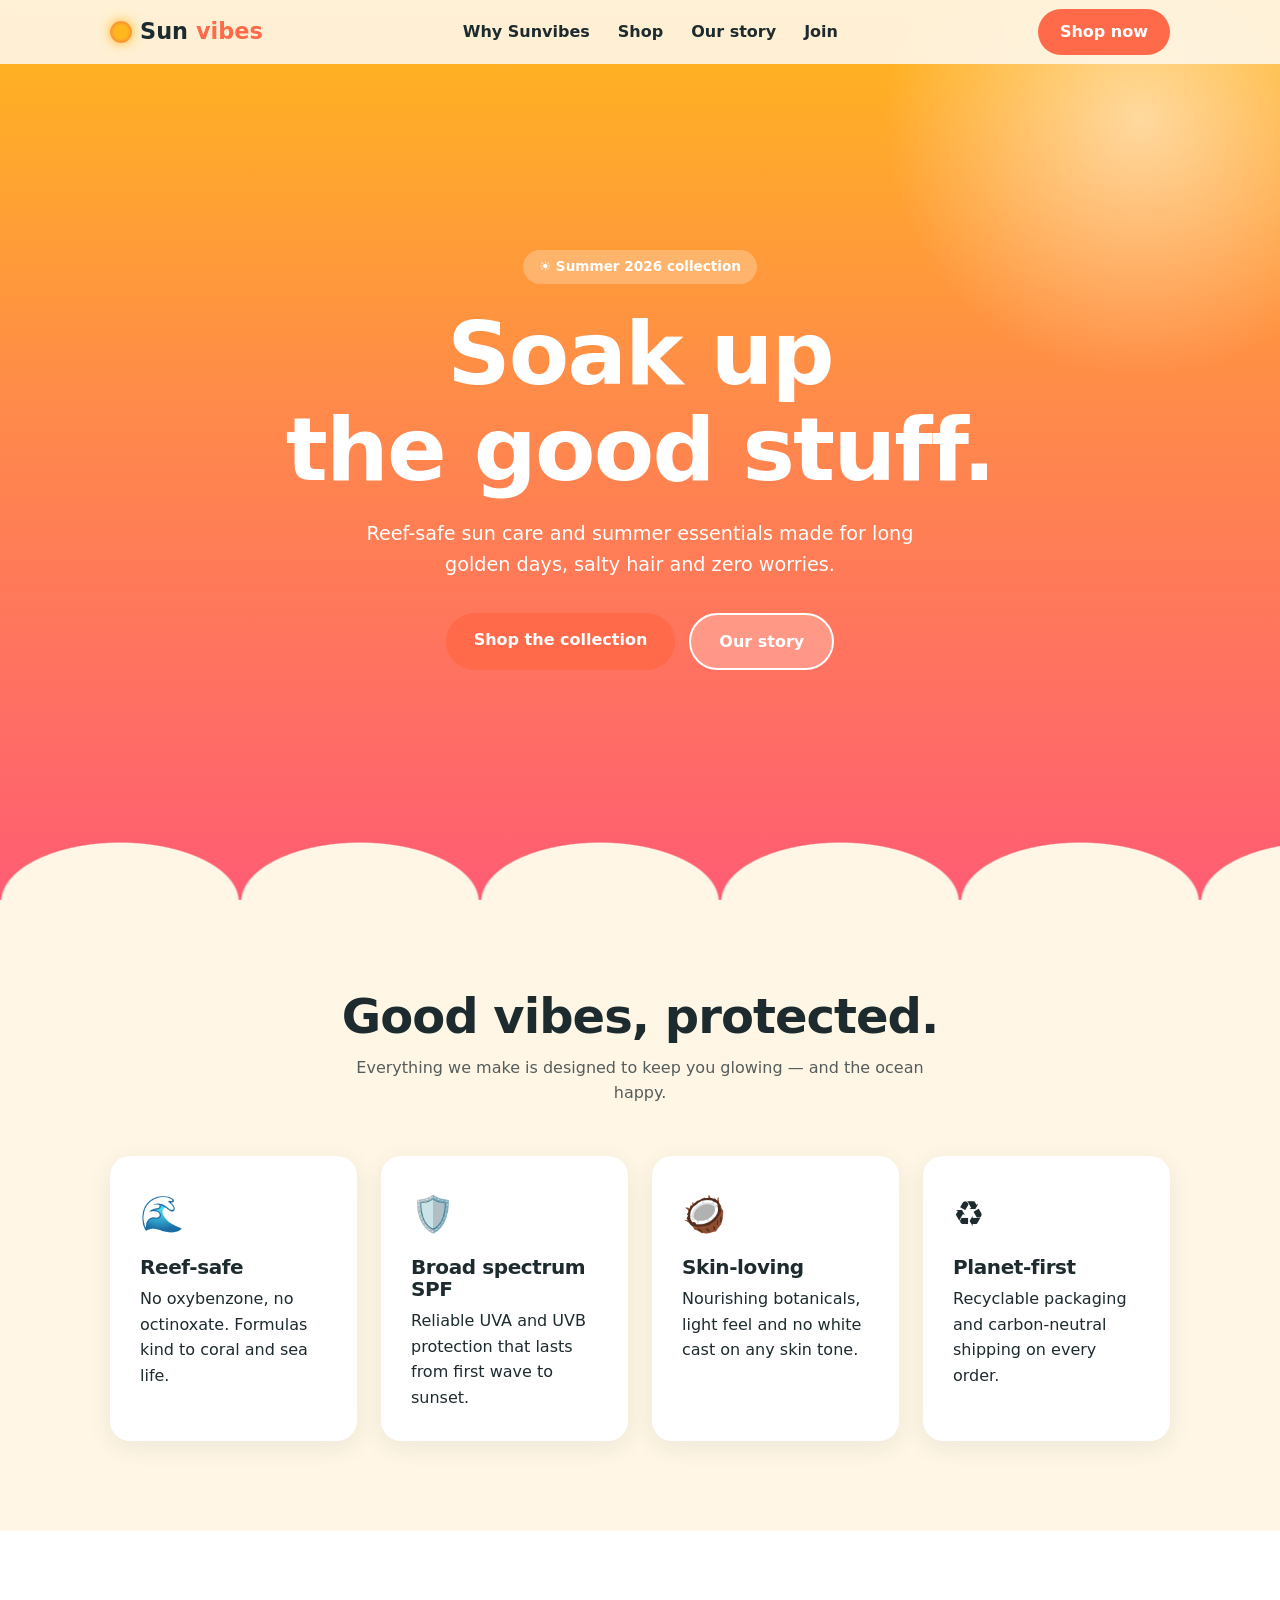
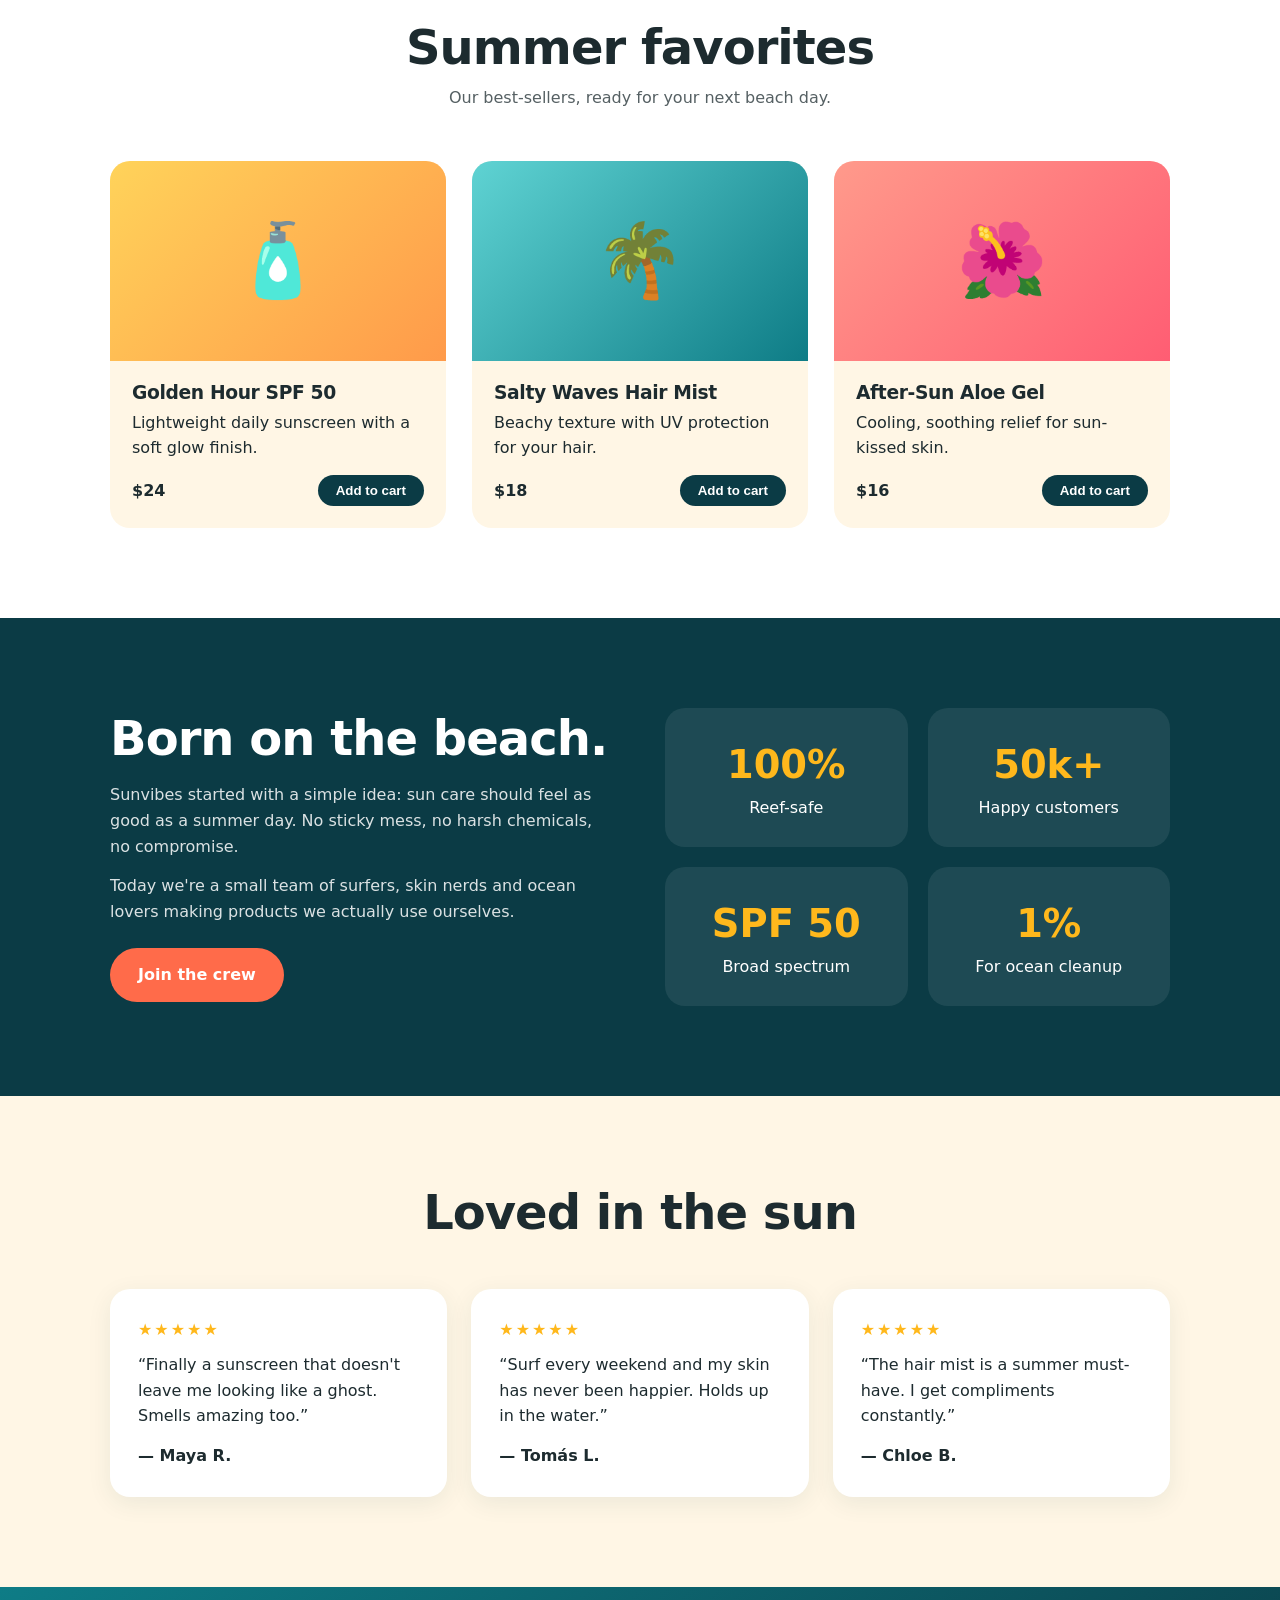
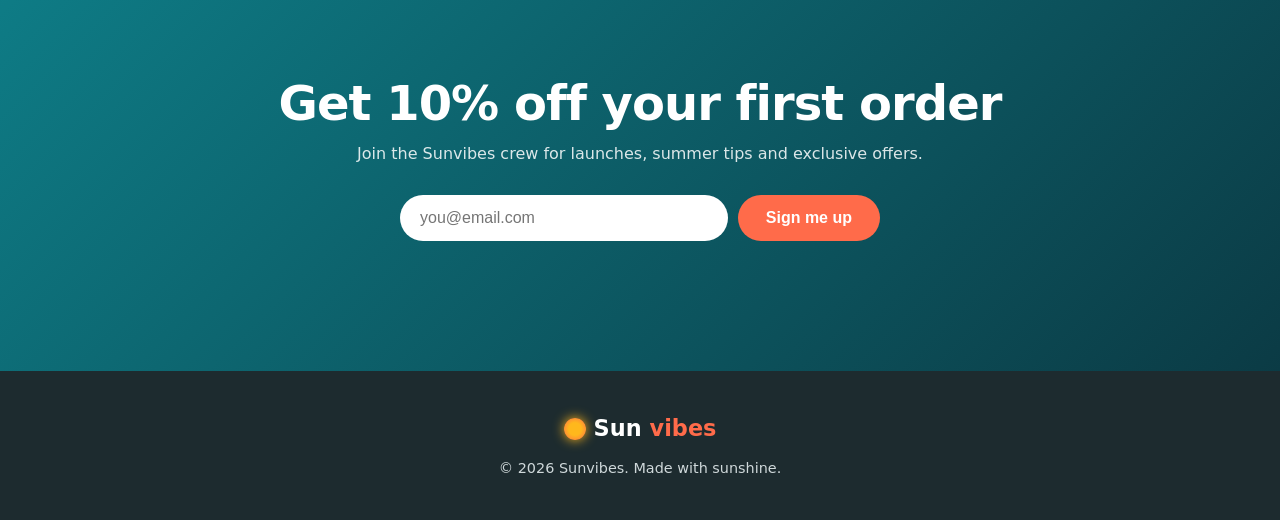
==== commit 89410058: "Add files via upload" ====
--- a/index.html
+++ b/index.html
@@ -1,770 +1,210 @@
-<!doctype html>
-<html lang="de">
-<head>
-<meta charset="utf-8">
-<meta name="viewport" content="width=device-width, initial-scale=1, viewport-fit=cover">
-<title>Sun Vibes Kapverden</title>
-<meta name="description" content="Beratung für Reise, Auswanderung, Immobilien und Firmengründung auf den Kapverden. Consulting for travel, relocation and investment in Cabo Verde. Auf Deutsch, English e Português.">
-<meta name="theme-color" content="#f2c200">
-<link rel="icon" type="image/png" sizes="48x48" href="img/favicon-48.png">
-<link rel="icon" type="image/png" sizes="192x192" href="img/icon-192.png">
-<link rel="apple-touch-icon" href="img/apple-touch-icon.png">
-<!-- Link previews (WhatsApp, Facebook, LinkedIn) -->
-<link rel="canonical" href="https://sunvibescv.github.io/sun-vibes-kapverden/">
-<meta property="og:type" content="website">
-<meta property="og:site_name" content="Sun Vibes Kapverden">
-<meta property="og:title" content="Sun Vibes Kapverden">
-<meta property="og:description" content="Authentische Kapverden-Beratung für Reisende & Investoren · Authentic Cape Verde consulting for travelers & investors">
-<meta property="og:url" content="https://sunvibescv.github.io/sun-vibes-kapverden/">
-<meta property="og:image" content="https://sunvibescv.github.io/sun-vibes-kapverden/img/og-image.jpg">
-<meta property="og:image:width" content="1200">
-<meta property="og:image:height" content="630">
-<meta name="twitter:card" content="summary_large_image">
-<link rel="stylesheet" href="fonts/fonts.css">
-<style>
-/* Layout: a sun-and-ocean hero, then an archipelago map you can click, island by island, framed by quiet text columns */
-:root {
-  --salt: #f2f5f7;        /* page ground: sea-salt white, cool */
-  --surface: #ffffff;
-  --ink: #0d2236;         /* deep Atlantic */
-  --ink-soft: #4a5d70;
-  --sun: #f2c200;         /* the accent: logo yellow */
-  --ember: #e2591f;       /* logo's orange-red rim */
-  --sun-ink: #2a1d00;     /* text on sun */
-  --sea: #1f5f8b;         /* flag blue, links + map water */
-  --lava: #2b2522;        /* Fogo basalt, used for the facts band */
-  --line: #d5dee6;
-  --water: #dce8f0;
-  --land: #e9d9b5;
-  --land-active: var(--sun);
-
-  --f-display: "Syne", "Trebuchet MS", system-ui, sans-serif;
-  --f-body: "Figtree", "Segoe UI", system-ui, sans-serif;
-  --f-mono: "IBM Plex Mono", ui-monospace, Consolas, monospace;
-
-  --step-0: 1rem;
-  --step-1: 1.25rem;
-  --step-2: 1.6rem;
-  --step-3: clamp(2rem, 4vw, 2.75rem);
-  --step-4: clamp(2.1rem, 4.6vw, 4.2rem);
-  --gutter: clamp(16px, 4vw, 48px);
-  --max: 1160px;
-}
-@media (prefers-color-scheme: dark) {
-  :root:not([data-theme="light"]) {
-    --salt: #0a1824; --surface: #10212f; --ink: #e8eef3; --ink-soft: #9fb2c3;
-    --sun: #ffcf1a; --ember: #ff7a3d; --sun-ink: #2a1d00; --sea: #7fbbe3; --lava: #050d14;
-    --line: #22384a; --water: #0f2638; --land: #6b5a3a;
-    color-scheme: dark;
-  }
-}
-:root[data-theme="dark"] {
-  --salt: #0a1824; --surface: #10212f; --ink: #e8eef3; --ink-soft: #9fb2c3;
-  --sun: #ffcf1a; --ember: #ff7a3d; --sun-ink: #2a1d00; --sea: #7fbbe3; --lava: #050d14;
-  --line: #22384a; --water: #0f2638; --land: #6b5a3a;
-  color-scheme: dark;
-}
-
-* { box-sizing: border-box; }
-html { scroll-behavior: smooth; }
-@media (prefers-reduced-motion: reduce) { html { scroll-behavior: auto; } *, *::before, *::after { animation: none !important; transition: none !important; } }
-body {
-  background: var(--salt); color: var(--ink);
-  font-family: var(--f-body); font-size: var(--step-0); line-height: 1.6;
-  padding-inline: var(--gutter);
-}
-.wrap { max-width: var(--max); margin-inline: auto; }
-h1, h2, h3 { font-family: var(--f-display); line-height: 1.05; margin: 0; text-wrap: balance; letter-spacing: -0.01em; }
-h1, h2 { hyphens: auto; }
-p { margin: 0; }
-a { color: var(--sea); }
-:focus-visible { outline: 3px solid var(--sun); outline-offset: 3px; border-radius: 4px; }
-.eyebrow { font-family: var(--f-mono); font-size: 0.78rem; letter-spacing: 0.12em; text-transform: uppercase; color: var(--ink-soft); }
-
-/* Nav */
-.nav { display: flex; align-items: center; justify-content: space-between; gap: 16px; padding-block: 22px; flex-wrap: wrap; }
-.brand { display: flex; align-items: center; }
-.brand img { height: 52px; width: auto; display: block; }
-.nav-right { display: flex; align-items: center; gap: 22px; flex-wrap: wrap; }
-.nav-links { display: flex; gap: 22px; flex-wrap: wrap; }
-.nav-links a { color: var(--ink); text-decoration: none; font-weight: 500; font-size: 0.95rem; }
-.nav-links a:hover { color: var(--sea); }
-.lang { display: flex; border: 1.5px solid var(--ink); border-radius: 999px; padding: 2px; gap: 2px; }
-.lang button { font: 500 0.78rem var(--f-mono); letter-spacing: .08em; color: var(--ink); background: transparent; border: 0; border-radius: 999px; padding: 5px 10px; cursor: pointer; }
-.lang button[aria-pressed="true"] { background: var(--ink); color: var(--salt); }
-
-/* Buttons */
-.btn { display: inline-flex; align-items: center; gap: 8px; font: 600 1rem var(--f-body); padding: 14px 22px; border-radius: 999px; text-decoration: none; border: 2px solid transparent; cursor: pointer; transition: transform .15s ease; }
-.btn:hover { transform: translateY(-2px); }
-.btn-sun { background: var(--sun); color: var(--sun-ink); }
-.btn-ghost { border-color: var(--ink); color: var(--ink); background: transparent; }
-
-/* Hero */
-.hero { position: relative; display: grid; grid-template-columns: 1.15fr 0.85fr; gap: clamp(24px, 4vw, 56px); align-items: center; padding-block: clamp(28px, 6vw, 72px) clamp(40px, 7vw, 96px); }
-.hero h1 { font-size: var(--step-4); font-weight: 800; overflow-wrap: break-word; }
-.hero h1 em { font-style: normal; color: var(--ember); background: linear-gradient(100deg, var(--sun) 0%, var(--ember) 90%); -webkit-background-clip: text; background-clip: text; -webkit-text-fill-color: transparent; }
-.hero-copy { display: flex; flex-direction: column; gap: 24px; min-width: 0; }
-.hero-lede { font-size: var(--step-1); color: var(--ink-soft); max-width: 36ch; }
-.hero-ctas { display: flex; gap: 12px; flex-wrap: wrap; }
-/* empty turquoise beach, framed as an arch */
-.hero-art { display: flex; flex-direction: column; gap: 10px; min-width: 0; }
-.hero-art img { width: 100%; max-width: 100%; aspect-ratio: 4 / 5; object-fit: cover; object-position: 50% 60%; border-radius: 999px 999px 24px 24px; display: block; }
-.coords { display: flex; justify-content: space-between; gap: 12px; font-family: var(--f-mono); font-size: 0.75rem; color: var(--ink-soft); }
-
-/* About */
-.about { display: grid; grid-template-columns: 1.1fr 0.9fr; gap: clamp(24px, 5vw, 64px); align-items: start; }
-.about-text { display: flex; flex-direction: column; gap: 18px; min-width: 0; }
-.about-text h2 { font-size: var(--step-3); }
-.about-text p { color: var(--ink-soft); max-width: 58ch; }
-.about-text .mission { color: var(--ink); font-weight: 500; font-size: var(--step-1); line-height: 1.45; border-left: 4px solid var(--ember); padding-left: 18px; }
-.why { display: flex; flex-direction: column; gap: 14px; min-width: 0; }
-.why h3 { font-size: var(--step-1); }
-.why ul { list-style: none; margin: 0; padding: 0; display: flex; flex-direction: column; }
-.why li { padding-block: 12px; border-top: 1px solid var(--line); display: flex; gap: 12px; align-items: baseline; }
-.why li::before { content: ""; flex: none; width: 9px; height: 9px; border-radius: 50%; background: linear-gradient(135deg, var(--sun), var(--ember)); transform: translateY(-1px); }
-
-/* Island photos */
-.island-photos { display: grid; gap: 8px; margin: -8px -8px 4px; }
-.island-photos.two { grid-template-columns: 1fr 1fr; }
-.island-photos img { width: 100%; max-width: 100%; aspect-ratio: 4 / 3; object-fit: cover; border-radius: 14px; display: block; }
-.island-photos.two img { aspect-ratio: 3 / 4; }
-
-/* Morabeza: cave-view photo band, always dark */
-.morabeza-band { position: relative; margin-inline: calc(var(--gutter) * -1); padding-inline: var(--gutter); padding-block: clamp(80px, 14vw, 160px); background: #14181c url("img/cave.jpg") center 55% / cover no-repeat; color: #fff6ea; }
-.morabeza-band::before { content: ""; position: absolute; inset: 0; background: linear-gradient(180deg, rgba(10,8,20,.15), rgba(10,8,20,.55)); }
-.morabeza-band .wrap { position: relative; }
-.morabeza-band p { font-family: var(--f-display); font-weight: 800; font-size: clamp(3rem, 10vw, 7rem); line-height: 1; letter-spacing: -0.02em; text-shadow: 0 2px 30px rgba(0,0,0,.35); }
-.morabeza-band small { display: block; font-family: var(--f-body); font-weight: 500; font-size: var(--step-1); line-height: 1.5; letter-spacing: 0; margin-top: 20px; max-width: 44ch; color: #fff6ea; }
-
-/* Services */
-section { padding-block: clamp(48px, 8vw, 96px); }
-.sec-head { display: grid; grid-template-columns: 1fr 1fr; gap: 24px; align-items: end; margin-bottom: 40px; }
-.sec-head h2 { font-size: var(--step-3); font-weight: 700; }
-.sec-head p { color: var(--ink-soft); max-width: 46ch; }
-.services { display: grid; grid-template-columns: repeat(4, 1fr); border-top: 2px solid var(--ink); }
-.svc { padding: 28px 24px; display: flex; flex-direction: column; gap: 12px; border-right: 1px solid var(--line); min-width: 0; }
-.svc:first-child { padding-left: 0; }
-.svc:last-child { border-right: 0; }
-.svc h3 { font-size: var(--step-1); font-weight: 700; hyphens: auto; }
-.svc p { color: var(--ink-soft); font-size: 0.97rem; }
-.svc ul { margin: 4px 0 0; padding: 0; list-style: none; display: flex; flex-direction: column; gap: 6px; font-size: 0.92rem; }
-.svc li::before { content: ""; display: inline-block; width: 7px; height: 7px; border-radius: 50%; background: var(--sun); margin-right: 10px; vertical-align: 2px; }
-
-/* Islands */
-.islands { display: grid; grid-template-columns: 1.3fr 1fr; gap: clamp(24px, 4vw, 48px); align-items: start; }
-.map-box { background: var(--water); border-radius: 20px; padding: 12px; min-width: 0; }
-.map-box svg { width: 100%; height: auto; display: block; }
-.isl { cursor: pointer; }
-.isl circle { fill: var(--land); stroke: var(--ink); stroke-opacity: .25; stroke-width: 1.5; transition: fill .2s ease, transform .2s ease; transform-box: fill-box; transform-origin: center; }
-.isl text { font-family: var(--f-mono); font-size: 13px; fill: var(--ink); pointer-events: none; }
-.isl:hover circle, .isl:focus-visible circle { transform: scale(1.08); }
-.isl[aria-pressed="true"] circle { fill: var(--land-active); stroke-opacity: .7; }
-.isl:focus-visible { outline: none; }
-.isl:focus-visible circle { stroke: var(--sun); stroke-opacity: 1; stroke-width: 3; }
-.map-legend { display: flex; justify-content: space-between; gap: 12px; flex-wrap: wrap; padding: 8px 8px 2px; font-family: var(--f-mono); font-size: 0.75rem; color: var(--ink-soft); }
-.island-card { background: var(--surface); border: 1px solid var(--line); border-radius: 20px; padding: 28px; display: flex; flex-direction: column; gap: 16px; min-width: 0; }
-.island-card h3 { font-size: var(--step-2); font-weight: 800; }
-.island-card .tag { align-self: flex-start; font-family: var(--f-mono); font-size: 0.75rem; letter-spacing: .08em; text-transform: uppercase; background: var(--sun); color: var(--sun-ink); padding: 4px 10px; border-radius: 999px; }
-.island-card dl { display: grid; grid-template-columns: auto 1fr; gap: 8px 18px; margin: 0; font-size: 0.93rem; }
-.island-card dt { font-family: var(--f-mono); font-size: 0.78rem; color: var(--ink-soft); text-transform: uppercase; letter-spacing: .06em; padding-top: 2px; }
-.island-card dd { margin: 0; font-variant-numeric: tabular-nums; }
-.island-card p { color: var(--ink-soft); }
-.island-card .btn { align-self: flex-start; }
-
-/* Process */
-.steps { display: grid; grid-template-columns: repeat(3, 1fr); gap: 32px; }
-.step { display: flex; flex-direction: column; gap: 10px; min-width: 0; }
-.step-n { font-family: var(--f-display); font-weight: 800; font-size: 3.5rem; line-height: 1; color: var(--ember); }
-.step h3 { font-size: var(--step-1); }
-.step p { color: var(--ink-soft); }
-.step .when { font-family: var(--f-mono); font-size: 0.8rem; color: var(--sea); }
-
-/* Facts band: always dark basalt */
-.facts { background: var(--lava); color: #f2ede6; margin-inline: calc(var(--gutter) * -1); padding-inline: var(--gutter); }
-.facts .eyebrow { color: #b9b0a6; }
-.facts-grid { display: grid; grid-template-columns: repeat(4, 1fr); gap: 32px; margin-top: 28px; }
-.fact { display: flex; flex-direction: column; gap: 6px; border-top: 1px solid #5a4f48; padding-top: 16px; }
-.fact b { font-family: var(--f-display); font-size: var(--step-2); font-weight: 700; color: #ffc42e; font-variant-numeric: tabular-nums; }
-.fact span { font-size: 0.93rem; color: #d8d0c6; }
-
-/* Contact */
-.contact { display: grid; grid-template-columns: 0.9fr 1.1fr; gap: clamp(24px, 5vw, 64px); align-items: start; }
-.contact-info { display: flex; flex-direction: column; gap: 20px; min-width: 0; }
-.contact-info h2 { font-size: var(--step-3); }
-.contact-info p { color: var(--ink-soft); max-width: 42ch; }
-.contact-lines { display: flex; flex-direction: column; gap: 12px; font-family: var(--f-mono); font-size: 0.92rem; }
-.cline { display: flex; align-items: center; gap: 10px; flex-wrap: wrap; min-width: 0; }
-.cline .k { color: var(--ink-soft); width: 96px; flex: none; }
-.cline .v { overflow-wrap: anywhere; user-select: all; }
-.cline a.v { user-select: text; }
-.copy { font: 500 0.72rem var(--f-mono); letter-spacing: .06em; text-transform: uppercase; color: var(--ink); background: transparent; border: 1px solid var(--line); border-radius: 999px; padding: 3px 9px; cursor: pointer; }
-.copy:hover { border-color: var(--ink); }
-form { background: var(--surface); border: 1px solid var(--line); border-radius: 20px; padding: clamp(20px, 3vw, 32px); display: grid; grid-template-columns: 1fr 1fr; gap: 16px; min-width: 0; }
-.field { display: flex; flex-direction: column; gap: 6px; min-width: 0; }
-.field.full { grid-column: 1 / -1; }
-label { font-size: 0.85rem; font-weight: 600; }
-input, select, textarea { font: inherit; color: var(--ink); background: var(--salt); border: 1px solid var(--line); border-radius: 10px; padding: 12px 14px; width: 100%; }
-textarea { min-height: 110px; resize: vertical; }
-input:focus, select:focus, textarea:focus { outline: 2px solid var(--sun); outline-offset: 1px; }
-.form-note { grid-column: 1 / -1; font-size: 0.9rem; color: var(--ink-soft); }
-.form-ok { grid-column: 1 / -1; background: color-mix(in srgb, var(--sun) 22%, var(--surface)); border-radius: 10px; padding: 14px 16px; font-size: 0.95rem; display: flex; flex-direction: column; gap: 12px; align-items: flex-start; }
-
-footer { border-top: 1px solid var(--line); padding-block: 28px 40px; display: flex; justify-content: space-between; align-items: center; gap: 16px; flex-wrap: wrap; font-size: 0.88rem; color: var(--ink-soft); }
-footer img { height: 72px; width: auto; display: block; }
-.foot-meta { display: flex; flex-direction: column; gap: 4px; text-align: right; }
-
-/* Responsive */
-@media (max-width: 900px) {
-  .hero, .islands, .contact, .sec-head, .about { grid-template-columns: 1fr; }
-  .hero-art { max-width: 400px; width: 100%; justify-self: center; }
-  .foot-meta { text-align: left; }
-  .services { grid-template-columns: 1fr 1fr; }
-  .svc, .svc:first-child { border-right: 0; padding-left: 0; border-bottom: 1px solid var(--line); }
-  .facts-grid { grid-template-columns: 1fr 1fr; }
-  .steps { grid-template-columns: 1fr; gap: 28px; }
-}
-@media (max-width: 560px) {
-  .services, .facts-grid, form { grid-template-columns: 1fr; }
-  .nav-links { gap: 14px; }
-  .brand img { height: 42px; }
-}
-</style>
-</head>
-<body>
-
-<div class="wrap">
-  <header class="nav">
-    <a class="brand" href="#top" id="top"><img src="img/logo-wide.png" alt="Sun Vibes Kapverden" width="720" height="249"></a>
-    <div class="nav-right">
-      <nav class="nav-links" aria-label="Main">
-        <a href="#services" data-i18n="nav.services">Leistungen</a>
-        <a href="#about" data-i18n="nav.about">Über uns</a>
-        <a href="#islands" data-i18n="nav.islands">Inseln</a>
-        <a href="#process" data-i18n="nav.process">So funktioniert's</a>
-        <a href="#contact" data-i18n="nav.contact">Kontakt</a>
-      </nav>
-      <div class="lang" role="group" aria-label="Sprache / Language / Língua">
-        <button type="button" id="lang-de" data-lang="de" lang="de" aria-label="Deutsch">DE</button>
-        <button type="button" id="lang-en" data-lang="en" lang="en" aria-label="English">EN</button>
-        <button type="button" id="lang-pt" data-lang="pt" lang="pt" aria-label="Português">PT</button>
-      </div>
-    </div>
-  </header>
-
-  <div class="hero">
-    <div class="hero-copy">
-      <span class="eyebrow" data-i18n="hero.eyebrow"></span>
-      <h1 data-i18n-html="hero.title"></h1>
-      <p class="hero-lede" data-i18n="hero.lede"></p>
-      <div class="hero-ctas">
-        <a class="btn btn-sun" href="#contact" data-i18n="hero.cta1"></a>
-        <a class="btn btn-ghost" href="#islands" data-i18n="hero.cta2"></a>
-      </div>
-    </div>
-    <figure class="hero-art" style="margin:0">
-      <img src="img/hero-beach.jpg" alt="" data-i18n-alt="hero.alt" width="736" height="981">
-      <figcaption class="coords"><span>16°00′N · 24°00′W</span><span>Cabo Verde</span></figcaption>
-    </figure>
-  </div>
-</div>
-
-<section id="services">
-  <div class="wrap">
-    <div class="sec-head">
-      <h2 data-i18n="svc.title"></h2>
-      <p data-i18n="svc.intro"></p>
-    </div>
-    <div class="services">
-      <article class="svc">
-        <h3 data-i18n="svc1.t"></h3>
-        <p data-i18n="svc1.p"></p>
-        <ul><li data-i18n="svc1.a"></li><li data-i18n="svc1.b"></li><li data-i18n="svc1.c"></li></ul>
-      </article>
-      <article class="svc">
-        <h3 data-i18n="svc2.t"></h3>
-        <p data-i18n="svc2.p"></p>
-        <ul><li data-i18n="svc2.a"></li><li data-i18n="svc2.b"></li><li data-i18n="svc2.c"></li></ul>
-      </article>
-      <article class="svc">
-        <h3 data-i18n="svc3.t"></h3>
-        <p data-i18n="svc3.p"></p>
-        <ul><li data-i18n="svc3.a"></li><li data-i18n="svc3.b"></li><li data-i18n="svc3.c"></li></ul>
-      </article>
-      <article class="svc">
-        <h3 data-i18n="svc4.t"></h3>
-        <p data-i18n="svc4.p"></p>
-        <ul><li data-i18n="svc4.a"></li><li data-i18n="svc4.b"></li><li data-i18n="svc4.c"></li></ul>
-      </article>
-    </div>
-  </div>
-</section>
-
-<section id="about">
-  <div class="wrap about">
-    <div class="about-text">
-      <span class="eyebrow" data-i18n="about.eyebrow"></span>
-      <h2 data-i18n="about.title"></h2>
-      <p data-i18n="about.p"></p>
-      <p class="mission" data-i18n="about.mission"></p>
-    </div>
-    <div class="why">
-      <h3 data-i18n="why.title"></h3>
-      <ul>
-        <li data-i18n="why.1"></li>
-        <li data-i18n="why.2"></li>
-        <li data-i18n="why.3"></li>
-        <li data-i18n="why.4"></li>
-        <li data-i18n="why.5"></li>
-      </ul>
-    </div>
-  </div>
-</section>
-
-<section id="islands">
-  <div class="wrap">
-    <div class="sec-head">
-      <h2 data-i18n="isl.title"></h2>
-      <p data-i18n="isl.intro"></p>
-    </div>
-    <div class="islands">
-      <div class="map-box">
-        <svg id="map" viewBox="0 0 640 540" role="group" aria-label="Cabo Verde"></svg>
-        <div class="map-legend"><span data-i18n="isl.north"></span><span data-i18n="isl.south"></span></div>
-      </div>
-      <article class="island-card" id="card" aria-live="polite"></article>
-    </div>
-  </div>
-</section>
-
-<section id="process">
-  <div class="wrap">
-    <div class="sec-head">
-      <h2 data-i18n="proc.title"></h2>
-      <p data-i18n="proc.intro"></p>
-    </div>
-    <div class="steps">
-      <div class="step">
-        <span class="step-n">1</span>
-        <h3 data-i18n="s1.t"></h3>
-        <p data-i18n="s1.p"></p>
-        <span class="when" data-i18n="s1.w"></span>
-      </div>
-      <div class="step">
-        <span class="step-n">2</span>
-        <h3 data-i18n="s2.t"></h3>
-        <p data-i18n="s2.p"></p>
-        <span class="when" data-i18n="s2.w"></span>
-      </div>
-      <div class="step">
-        <span class="step-n">3</span>
-        <h3 data-i18n="s3.t"></h3>
-        <p data-i18n="s3.p"></p>
-        <span class="when" data-i18n="s3.w"></span>
-      </div>
-    </div>
-  </div>
-</section>
-
-<section class="facts">
-  <div class="wrap">
-    <span class="eyebrow" data-i18n="facts.title"></span>
-    <div class="facts-grid">
-      <div class="fact"><b>350+</b><span data-i18n="f1"></span></div>
-      <div class="fact"><b data-i18n="f2.v"></b><span data-i18n="f2"></span></div>
-      <div class="fact"><b data-i18n="f3.v"></b><span data-i18n="f3"></span></div>
-      <div class="fact"><b>UTC −1</b><span data-i18n="f4"></span></div>
-    </div>
-  </div>
-</section>
-
-<section class="morabeza-band" aria-label="Morabeza">
-  <div class="wrap">
-    <p>Morabeza.<small data-i18n="morabeza"></small></p>
-  </div>
-</section>
-
-<section id="contact">
-  <div class="wrap contact">
-    <div class="contact-info">
-      <span class="eyebrow" data-i18n="c.eyebrow"></span>
-      <h2 data-i18n="c.title"></h2>
-      <p data-i18n="c.intro"></p>
-      <div class="contact-lines">
-        <div class="cline"><span class="k" data-i18n="c.email"></span><span class="v" id="email-v">sun_vibesCV@proton.me</span><button type="button" class="copy" id="copy-email" data-copy="sun_vibesCV@proton.me" data-i18n="c.copy"></button></div>
-        <div class="cline"><span class="k">WhatsApp</span><a class="v" href="https://wa.me/436606918880" target="_blank" rel="noopener">+43 660 6918880</a><button type="button" class="copy" id="copy-wa" data-copy="+436606918880" data-i18n="c.copy"></button></div>
-        <div class="cline"><span class="k" data-i18n="c.office"></span><span class="v">Santa Maria, Sal, Cabo Verde</span></div>
-      </div>
-    </div>
-    <form id="form" novalidate>
-      <div class="field"><label for="f-name" data-i18n="form.name"></label><input id="f-name" name="name" autocomplete="name" required></div>
-      <div class="field"><label for="f-email" data-i18n="form.email"></label><input id="f-email" name="email" type="email" autocomplete="email" required></div>
-      <div class="field"><label for="f-topic" data-i18n="form.topic"></label>
-        <select id="f-topic" name="topic">
-          <option value="travel" data-i18n="svc1.t"></option>
-          <option value="relocation" data-i18n="svc2.t"></option>
-          <option value="property" data-i18n="svc3.t"></option>
-          <option value="business" data-i18n="svc4.t"></option>
-          <option value="unsure" data-i18n="form.unsure"></option>
-        </select>
-      </div>
-      <div class="field"><label for="f-island" data-i18n="form.island"></label>
-        <select id="f-island" name="island"><option value="" data-i18n="form.undecided"></option></select>
-      </div>
-      <div class="field full"><label for="f-msg" data-i18n="form.msg"></label><textarea id="f-msg" name="message" data-i18n-ph="form.ph"></textarea></div>
-      <div class="field full"><button class="btn btn-sun" type="submit" data-i18n="form.send"></button></div>
-      <div class="form-note" id="form-note"><span data-i18n="form.note"></span> <a href="privacy.html" data-i18n="privacy"></a></div>
-    </form>
-  </div>
-</section>
-
-<div class="wrap">
-  <footer>
-    <img src="img/logo-stacked.png" alt="Sun Vibes Kapverden" width="600" height="590">
-    <div class="foot-meta">
-      <span data-i18n="footer"></span>
-      <span>© 2026 Sun Vibes Kapverden · <a href="privacy.html" data-i18n="privacy"></a></span>
-    </div>
-  </footer>
-</div>
-
-<script>
-const EMAIL = "sun_vibesCV@proton.me";
-const WA = "436606918880";
-
-const T = {
-  de: {
-    "nav.services": "Leistungen", "nav.about": "Über uns", "nav.islands": "Inseln", "nav.process": "So funktioniert's", "nav.contact": "Kontakt",
-    "hero.eyebrow": "Beratung für die Kapverden · Cabo Verde · Cape Verde",
-    "hero.title": "Authentische Kapverden-Beratung für <em>Reisende &amp; Investoren</em>",
-    "hero.lede": "Persönliche Reiserouten, echtes Insiderwissen und verlässliche Business-Beratung für die Inseln von Cabo Verde.",
-    "hero.cta1": "Kostenloses 20-Minuten-Gespräch", "hero.cta2": "Inseln entdecken",
-    "hero.alt": "Menschenleerer Sandstrand mit klarem, türkisfarbenem Wasser unter blauem Himmel",
-    "about.eyebrow": "Über uns", "about.title": "Kapverdische Wurzeln, Zuhause in Österreich",
-    "about.p": "Sun Vibes Kapverden verbindet Menschen mit dem wahren Geist der Kapverden. Mit kapverdischer Herkunft und einem Zuhause in Österreich verbinden wir kulturelles Insiderwissen, professionelle Beratung und echte Leidenschaft für die Inseln.",
-    "about.mission": "Unsere Mission: verlässliche, persönliche und kulturell verwurzelte Begleitung für Reisende und Investoren.",
-    "why.title": "Warum Sun Vibes",
-    "why.1": "Kapverdisches Kulturwissen aus erster Hand", "why.2": "Beratung auf Deutsch, Englisch und Portugiesisch",
-    "why.3": "Professionelle Arbeitsweise", "why.4": "Keine Standardtipps, alles ist persönlich",
-    "why.5": "Fokus auf Sicherheit, Authentizität und echte Erlebnisse",
-    "svc.title": "Wobei wir Ihnen helfen",
-    "svc.intro": "Ob zwei Wochen Sonne oder ein neues Leben auf den Inseln: Wir machen aus Ihrem Plan konkrete Schritte und bleiben an Ihrer Seite, bis alles läuft.",
-    "svc1.t": "Reiseplanung", "svc1.p": "Inselhopping-Routen, die zu Ihnen passen, von Kite-Stränden bis zu Vulkanwanderungen. Auf Wunsch mit persönlichem Videocall.",
-    "svc1.a": "Individuelle Reiseroute als PDF", "svc1.b": "Unterkunfts- & Transporttipps", "svc1.c": "Sicherheits- & Kulturtipps",
-    "svc2.t": "Auswanderung", "svc2.p": "Umzug nach Cabo Verde für den Ruhestand, Remote-Arbeit oder mit der Familie.",
-    "svc2.a": "Aufenthaltsgenehmigung", "svc2.b": "NIF-Steuernummer & Bankkonto", "svc2.c": "Wohnung & Schulen",
-    "svc3.t": "Immobilien & Investition", "svc3.p": "Grundstück oder Wohnung sicher kaufen, mit Prüfung vor der Unterschrift.",
-    "svc3.a": "Standortsuche", "svc3.b": "Grundbuch- & Eigentumsprüfung", "svc3.c": "Geprüfte Anwälte & Baufirmen",
-    "svc4.t": "Firmengründung", "svc4.p": "Eine Pension, ein Restaurant oder ein Dienstleistungsunternehmen auf den Inseln gründen.",
-    "svc4.a": "Firmenregistrierung", "svc4.b": "Lizenzen & Genehmigungen", "svc4.c": "Lokale Partner",
-    "isl.title": "Finden Sie Ihre Insel",
-    "isl.intro": "Jede Insel hat ihren eigenen Charakter. Tippen Sie auf eine Insel, um zu sehen, für wen sie am besten passt.",
-    "isl.north": "Barlavento ↑ Inseln über dem Winde", "isl.south": "Sotavento ↓ Inseln unter dem Winde",
-    "card.best": "Ideal für", "card.town": "Hauptort", "card.area": "Fläche", "card.cta": "{name} mit uns planen",
-    "proc.title": "So funktioniert's", "proc.intro": "Drei Schritte von der ersten Frage bis zu Ihrer Zeit auf den Inseln.",
-    "s1.t": "Kostenloses Erstgespräch", "s1.p": "Wir hören uns Ihre Ziele, Ihr Budget und Ihren Zeitplan an und sagen Ihnen ehrlich, was realistisch ist.", "s1.w": "20 Minuten · kostenlos · Video oder Telefon",
-    "s2.t": "Beratung & Plan", "s2.p": "Per Videocall oder schriftlich erarbeiten wir Ihre persönliche Strategie: Inseln, Orte, Dokumente und nächste Schritte.", "s2.w": "Videocall oder PDF",
-    "s3.t": "Begleitung vor Ort", "s3.p": "Wir öffnen Türen bei Behörden, Banken und Notaren und bleiben Ihr Ansprechpartner auf den Inseln.", "s3.w": "vor Ort und online",
-    "facts.title": "Die Kapverden auf einen Blick",
-    "f1": "Sonnentage im Jahr, ganzjährig rund 25 °C",
-    "f2.v": "≈ 6 Std.", "f2": "Direktflug aus Deutschland nach Sal oder Boa Vista",
-    "f3.v": "110,265", "f3": "Escudos (CVE) pro Euro, fester Wechselkurs seit 1998",
-    "f4": "nur 2–3 Stunden hinter Mitteleuropa",
-    "morabeza": "Das kapverdische Wort für die herzliche, entspannte Gastfreundschaft, die Sie auf jeder Insel spüren. Genau so arbeiten wir auch mit unseren Kunden.",
-    "c.eyebrow": "Kontakt", "c.title": "Erzählen Sie uns von Ihren Kapverden-Plänen",
-    "c.intro": "Schreiben Sie uns ein paar Zeilen, und wir melden uns, um Ihr kostenloses 20-Minuten-Gespräch zu vereinbaren. Wir sprechen Deutsch, Englisch und Portugiesisch.",
-    "c.email": "E-Mail", "c.office": "Büro", "c.copy": "Kopieren", "c.copied": "Kopiert",
-    "form.name": "Name", "form.email": "E-Mail", "form.topic": "Ich interessiere mich für", "form.island": "Insel",
-    "form.unsure": "Noch unsicher", "form.undecided": "Noch offen", "form.msg": "Ihre Nachricht",
-    "form.ph": "Wann, mit wem und was Sie vorhaben", "form.send": "Anfrage senden",
-    "form.note": "Wir verwenden Ihre Daten nur zur Beantwortung Ihrer Anfrage.", "privacy": "Datenschutz",
-    "form.err": "Bitte geben Sie Ihren Namen und eine gültige E-Mail-Adresse ein.",
-    "form.ok": "Danke, {name}! Senden Sie Ihre Anfrage jetzt per WhatsApp an uns oder per E-Mail an {email}.",
-    "form.wa": "Per WhatsApp senden",
-    "wa.msg": "Hallo Sun Vibes Kapverden!\nName: {name}\nE-Mail: {email}\nThema: {topic}\nInsel: {island}\n\n{msg}",
-    "footer": "Beratung für Reise, Auswanderung und Investition auf den Kapverden",
-    "none": "Keiner, Schutzgebiet"
-  },
-  en: {
-    "nav.services": "Services", "nav.about": "About us", "nav.islands": "Islands", "nav.process": "How it works", "nav.contact": "Contact",
-    "hero.eyebrow": "Consulting for Cape Verde · Cabo Verde · Kapverden",
-    "hero.title": "Authentic Cape Verde consulting for <em>travelers &amp; investors</em>",
-    "hero.lede": "Personalized itineraries, expert insights and trusted business advisory for the Cape Verdean islands.",
-    "hero.cta1": "Book a free 20-minute call", "hero.cta2": "Explore the islands",
-    "hero.alt": "Empty sand beach with clear turquoise water under a blue sky",
-    "about.eyebrow": "About us", "about.title": "Cape Verdean roots, based in Austria",
-    "about.p": "Sun Vibes Kapverden connects people with the true spirit of Cape Verde. Founded by a Cape Verdean living in Austria, we combine cultural insight, professional advisory skills and a genuine passion for the islands.",
-    "about.mission": "Our mission: trusted, personal and culturally rooted guidance for travelers and investors.",
-    "why.title": "Why Sun Vibes",
-    "why.1": "Local cultural knowledge", "why.2": "Advice in German, English and Portuguese",
-    "why.3": "A professional consulting approach", "why.4": "No generic advice, everything is personal",
-    "why.5": "Focus on safety, authenticity and real experiences",
-    "svc.title": "What we help you with",
-    "svc.intro": "Whether it is two weeks of sun or a new life on the islands, we turn your plan into concrete steps and stay with you until it works.",
-    "svc1.t": "Travel planning", "svc1.p": "Island-hopping routes that fit your style, from kite beaches to volcano hikes. With a personal video call if you like.",
-    "svc1.a": "Custom itinerary as PDF", "svc1.b": "Accommodation & transport tips", "svc1.c": "Safety & cultural insights",
-    "svc2.t": "Relocation", "svc2.p": "Moving to Cabo Verde for retirement, remote work or family.",
-    "svc2.a": "Residence permits", "svc2.b": "NIF tax number & bank account", "svc2.c": "Housing & schools",
-    "svc3.t": "Property & investment", "svc3.p": "Buying land or an apartment safely, with checks before you sign.",
-    "svc3.a": "Location scouting", "svc3.b": "Title & registry checks", "svc3.c": "Vetted lawyers & builders",
-    "svc4.t": "Business setup", "svc4.p": "Launching a guesthouse, restaurant or service company on the islands.",
-    "svc4.a": "Company registration", "svc4.b": "Licences & permits", "svc4.c": "Local partners",
-    "isl.title": "Find your island",
-    "isl.intro": "Every island has its own character. Tap one on the map to see who it suits best.",
-    "isl.north": "Barlavento ↑ windward islands", "isl.south": "Sotavento ↓ leeward islands",
-    "card.best": "Best for", "card.town": "Main town", "card.area": "Area", "card.cta": "Plan {name} with us",
-    "proc.title": "How it works", "proc.intro": "Three steps from first question to your time on the islands.",
-    "s1.t": "Free first call", "s1.p": "We listen to your goals, budget and timeline and tell you honestly what is realistic.", "s1.w": "20 minutes · free · video or phone",
-    "s2.t": "Consultation & plan", "s2.p": "In a video call or in writing, we build your personal strategy: islands, places, documents and next steps.", "s2.w": "video call or PDF",
-    "s3.t": "Support on the islands", "s3.p": "We open doors at offices, banks and notaries and stay your contact person on site.", "s3.w": "on the islands and online",
-    "facts.title": "Cape Verde at a glance",
-    "f1": "sunny days a year, around 25 °C all year round",
-    "f2.v": "≈ 6 h", "f2": "direct flight from Germany to Sal or Boa Vista",
-    "f3.v": "110.265", "f3": "escudos (CVE) per euro, a fixed peg since 1998",
-    "f4": "only 2–3 hours behind Central Europe",
-    "morabeza": "The Cape Verdean word for the warm, unhurried hospitality you feel on every island. It is how we work with our clients, too.",
-    "c.eyebrow": "Get in touch", "c.title": "Tell us about your Cape Verde plans",
-    "c.intro": "Send us a few lines and we will get back to you to arrange your free 20-minute call. We speak German, English and Portuguese.",
-    "c.email": "Email", "c.office": "Office", "c.copy": "Copy", "c.copied": "Copied",
-    "form.name": "Name", "form.email": "Email", "form.topic": "I am interested in", "form.island": "Island",
-    "form.unsure": "Not sure yet", "form.undecided": "Not decided", "form.msg": "Your message",
-    "form.ph": "When, who and what you have in mind", "form.send": "Send request",
-    "form.note": "We only use your details to answer your request.", "privacy": "Privacy policy",
-    "form.err": "Please enter your name and a valid email address.",
-    "form.ok": "Thanks, {name}! Send your request to us on WhatsApp now, or email it to {email}.",
-    "form.wa": "Send via WhatsApp",
-    "wa.msg": "Hello Sun Vibes Kapverden!\nName: {name}\nEmail: {email}\nTopic: {topic}\nIsland: {island}\n\n{msg}",
-    "footer": "Consulting for travel, relocation and investment in Cabo Verde",
-    "none": "None, protected area"
-  },
-  pt: {
-    "nav.services": "Serviços", "nav.about": "Sobre nós", "nav.islands": "Ilhas", "nav.process": "Como funciona", "nav.contact": "Contacto",
-    "hero.eyebrow": "Consultoria para Cabo Verde · Kapverden · Cape Verde",
-    "hero.title": "Consultoria autêntica sobre Cabo Verde para <em>viajantes e investidores</em>",
-    "hero.lede": "Roteiros personalizados, conhecimento especializado e aconselhamento empresarial de confiança para as ilhas de Cabo Verde.",
-    "hero.cta1": "Conversa gratuita de 20 min", "hero.cta2": "Explorar as ilhas",
-    "hero.alt": "Praia de areia deserta com água turquesa e transparente sob céu azul",
-    "about.eyebrow": "Sobre nós", "about.title": "Raízes cabo-verdianas, com base na Áustria",
-    "about.p": "A Sun Vibes Kapverden liga as pessoas ao verdadeiro espírito de Cabo Verde. Com raízes cabo-verdianas e base na Áustria, juntamos conhecimento cultural, competência de consultoria e uma paixão genuína pelas ilhas.",
-    "about.mission": "A nossa missão: um acompanhamento de confiança, pessoal e enraizado na cultura, para viajantes e investidores.",
-    "why.title": "Porquê a Sun Vibes",
-    "why.1": "Conhecimento cultural local", "why.2": "Aconselhamento em alemão, inglês e português",
-    "why.3": "Abordagem profissional de consultoria", "why.4": "Nada de conselhos genéricos, tudo é personalizado",
-    "why.5": "Foco na segurança, autenticidade e experiências reais",
-    "svc.title": "Como podemos ajudar",
-    "svc.intro": "Sejam duas semanas de sol ou uma nova vida nas ilhas, transformamos o seu plano em passos concretos e acompanhamos até tudo funcionar.",
-    "svc1.t": "Planeamento de viagens", "svc1.p": "Roteiros entre ilhas à sua medida, das praias de kitesurf às caminhadas no vulcão. Com videochamada pessoal, se preferir.",
-    "svc1.a": "Roteiro personalizado em PDF", "svc1.b": "Sugestões de alojamento e transporte", "svc1.c": "Dicas de segurança e cultura",
-    "svc2.t": "Mudança para Cabo Verde", "svc2.p": "Viver em Cabo Verde na reforma, em trabalho remoto ou em família.",
-    "svc2.a": "Autorização de residência", "svc2.b": "NIF e conta bancária", "svc2.c": "Habitação e escolas",
-    "svc3.t": "Imobiliário e investimento", "svc3.p": "Comprar terreno ou apartamento com segurança, com verificações antes de assinar.",
-    "svc3.a": "Procura de localização", "svc3.b": "Verificação do registo predial", "svc3.c": "Advogados e construtores de confiança",
-    "svc4.t": "Criação de empresas", "svc4.p": "Abrir uma pensão, um restaurante ou uma empresa de serviços nas ilhas.",
-    "svc4.a": "Registo da empresa", "svc4.b": "Licenças e alvarás", "svc4.c": "Parceiros locais",
-    "isl.title": "Encontre a sua ilha",
-    "isl.intro": "Cada ilha tem o seu próprio carácter. Toque numa ilha no mapa para ver a quem mais se adequa.",
-    "isl.north": "Barlavento ↑ ilhas do norte", "isl.south": "Sotavento ↓ ilhas do sul",
-    "card.best": "Ideal para", "card.town": "Cidade principal", "card.area": "Área", "card.cta": "Planear {name} connosco",
-    "proc.title": "Como funciona", "proc.intro": "Três passos, da primeira pergunta até ao seu tempo nas ilhas.",
-    "s1.t": "Primeira conversa gratuita", "s1.p": "Ouvimos os seus objetivos, orçamento e prazos e dizemos-lhe com honestidade o que é realista.", "s1.w": "20 minutos · gratuita · vídeo ou telefone",
-    "s2.t": "Consulta e plano", "s2.p": "Por videochamada ou por escrito, criamos a sua estratégia pessoal: ilhas, locais, documentos e próximos passos.", "s2.w": "videochamada ou PDF",
-    "s3.t": "Apoio nas ilhas", "s3.p": "Abrimos portas em repartições, bancos e notários e continuamos a ser o seu contacto no local.", "s3.w": "nas ilhas e online",
-    "facts.title": "Cabo Verde num relance",
-    "f1": "dias de sol por ano, cerca de 25 °C durante todo o ano",
-    "f2.v": "≈ 6 h", "f2": "voo direto da Alemanha para o Sal ou a Boa Vista",
-    "f3.v": "110,265", "f3": "escudos (CVE) por euro, câmbio fixo desde 1998",
-    "f4": "apenas 2–3 horas atrás da Europa Central",
-    "morabeza": "A palavra cabo-verdiana para a hospitalidade calorosa e tranquila que se sente em todas as ilhas. É também assim que trabalhamos com os nossos clientes.",
-    "c.eyebrow": "Contacto", "c.title": "Conte-nos os seus planos para Cabo Verde",
-    "c.intro": "Envie-nos algumas linhas e entraremos em contacto para marcar a sua conversa gratuita de 20 minutos. Falamos alemão, inglês e português.",
-    "c.email": "E-mail", "c.office": "Escritório", "c.copy": "Copiar", "c.copied": "Copiado",
-    "form.name": "Nome", "form.email": "E-mail", "form.topic": "Tenho interesse em", "form.island": "Ilha",
-    "form.unsure": "Ainda não sei", "form.undecided": "Por decidir", "form.msg": "A sua mensagem",
-    "form.ph": "Quando, com quem e o que tem em mente", "form.send": "Enviar pedido",
-    "form.note": "Usamos os seus dados apenas para responder ao seu pedido.", "privacy": "Política de privacidade",
-    "form.err": "Indique o seu nome e um endereço de e-mail válido.",
-    "form.ok": "Obrigado, {name}! Envie-nos agora o seu pedido por WhatsApp ou por e-mail para {email}.",
-    "form.wa": "Enviar por WhatsApp",
-    "wa.msg": "Olá Sun Vibes Kapverden!\nNome: {name}\nE-mail: {email}\nTema: {topic}\nIlha: {island}\n\n{msg}",
-    "footer": "Consultoria para viagens, mudança e investimento em Cabo Verde",
-    "none": "Nenhuma, área protegida"
-  }
-};
-
-// Islands: positions from real lon/lat, radius from land area (km²)
-const ISLANDS = [
-  { id: "santo-antao", name: "Santo Antão", x: 80,  y: 50,  area: 779, group: "Barlavento", town: "Porto Novo / Ribeira Grande",
-    photos: [
-      { src: "santoantao-aerial.jpg", alt: { de: "Luftaufnahme einer Bergstraße durch grüne Hügel über dem Meer", en: "Aerial view of a mountain road through green hills above the sea", pt: "Vista aérea de uma estrada de montanha entre colinas verdes sobre o mar" } },
-      { src: "santoantao-village.jpg", alt: { de: "Bunte Häuser zwischen grünen Terrassenfeldern und Bergen", en: "Colourful houses among green terraced fields and mountains", pt: "Casas coloridas entre socalcos verdes e montanhas" } }
-    ],
-    best: { de: "Wanderer & Naturliebhaber", en: "Hikers & nature lovers", pt: "Caminhantes e amantes da natureza" },
-    vibe: { de: "Grüne Täler, terrassierte Berge und spektakuläre Küstenwege. Mit der Fähre ab São Vicente erreichbar.",
-            en: "Green valleys, terraced mountains and dramatic coastal trails. Reached by ferry from São Vicente.",
-            pt: "Vales verdes, montanhas em socalcos e trilhos costeiros espetaculares. Acesso por ferry a partir de São Vicente." } },
-  { id: "sao-vicente", name: "São Vicente", x: 130, y: 90,  area: 227, group: "Barlavento", town: "Mindelo",
-    best: { de: "Kultur & Stadtleben", en: "Culture & city life", pt: "Cultura e vida urbana" },
-    vibe: { de: "Mindelo ist die Kulturhauptstadt: Musik, Karneval, Cafés und eine lebhafte Marina.",
-            en: "Mindelo is the cultural capital: music, carnival, cafés and a busy marina.",
-            pt: "O Mindelo é a capital cultural: música, carnaval, cafés e uma marina movimentada." } },
-  { id: "santa-luzia", name: "Santa Luzia", x: 172, y: 108, area: 35,  group: "Barlavento", town: null,
-    best: { de: "Nur Tagesausflüge", en: "Day trips only", pt: "Apenas excursões de um dia" },
-    vibe: { de: "Unbewohntes Naturschutzgebiet mit menschenleeren Stränden, per Boot erreichbar.",
-            en: "Uninhabited nature reserve with empty beaches, visited by boat.",
-            pt: "Reserva natural desabitada com praias desertas, visitada de barco." } },
-  { id: "sao-nicolau", name: "São Nicolau", x: 262, y: 140, area: 343, group: "Barlavento", town: "Ribeira Brava",
-    best: { de: "Ruhige Auszeiten", en: "Quiet retreats", pt: "Retiros tranquilos" },
-    vibe: { de: "Abseits der Touristenpfade, mit Bergen, Fischerdörfern und sehr wenigen Urlaubern.",
-            en: "Off the beaten track, with mountains, fishing villages and very few tourists.",
-            pt: "Fora dos circuitos turísticos, com montanhas, aldeias piscatórias e muito poucos turistas." } },
-  { id: "sal",         name: "Sal",         x: 534, y: 114, area: 216, group: "Barlavento", town: "Espargos / Santa Maria",
-    photos: [
-      { src: "sal-heart.jpg", alt: { de: "Ein Herz aus Lavasteinen im Sand am Strand", en: "A heart of lava stones in the beach sand", pt: "Um coração de pedras de lava na areia da praia" } }
-    ],
-    best: { de: "Strandurlaub & Vermietung", en: "Beach holidays & rentals", pt: "Férias de praia e arrendamento" },
-    vibe: { de: "Internationaler Flughafen, der Strand von Santa Maria, Kitesurfen und der stärkste Vermietungsmarkt.",
-            en: "International airport, Santa Maria beach, kitesurfing and the strongest rental market.",
-            pt: "Aeroporto internacional, a praia de Santa Maria, kitesurf e o mercado de arrendamento mais forte." } },
-  { id: "boa-vista",   name: "Boa Vista",   x: 560, y: 240, area: 620, group: "Barlavento", town: "Sal Rei",
-    photos: [
-      { src: "boavista-turtle.jpg", alt: { de: "Unechte Karettschildkröte am Strand in der Abenddämmerung", en: "Loggerhead turtle on the beach at dusk", pt: "Tartaruga-comum na praia ao entardecer" } },
-      { src: "boavista-shipwreck.jpg", alt: { de: "Portugiesische Galeere am Strand, dahinter ein Schiffswrack in der Brandung", en: "Portuguese man o' war on the beach with a shipwreck in the surf behind", pt: "Caravela-portuguesa na praia com um naufrágio na rebentação" } }
-    ],
-    best: { de: "Resorts & lange Strände", en: "Resorts & long beaches", pt: "Resorts e praias extensas" },
-    vibe: { de: "Dünen, Strände mit Schildkrötennestern und große Resorts. Direktflüge aus Europa.",
-            en: "Dunes, turtle nesting beaches and large resorts. Direct flights from Europe.",
-            pt: "Dunas, praias de desova de tartarugas e grandes resorts. Voos diretos da Europa." } },
-  { id: "maio",        name: "Maio",        x: 490, y: 416, area: 269, group: "Sotavento",  town: "Vila do Maio",
-    best: { de: "Entschleunigtes Leben", en: "Slow living", pt: "Vida tranquila" },
-    vibe: { de: "Ruhige, unberührte Strände und eine kleine Gemeinschaft, nah an der Hauptstadt.",
-            en: "Calm, untouched beaches and a small community, close to the capital.",
-            pt: "Praias calmas e intactas e uma pequena comunidade, perto da capital." } },
-  { id: "santiago",    name: "Santiago",    x: 400, y: 444, area: 991, group: "Sotavento",  town: "Praia",
-    best: { de: "Business & Behörden", en: "Business & administration", pt: "Negócios e administração" },
-    vibe: { de: "Größte Insel mit der Hauptstadt Praia, Ministerien, Banken und dem UNESCO-Welterbe Cidade Velha.",
-            en: "Largest island, home to the capital Praia, ministries, banks and UNESCO-listed Cidade Velha.",
-            pt: "A maior ilha, com a capital Praia, ministérios, bancos e a Cidade Velha, Património Mundial da UNESCO." } },
-  { id: "fogo",        name: "Fogo",        x: 240, y: 476, area: 476, group: "Sotavento",  town: "São Filipe",
-    best: { de: "Abenteuer & Wein", en: "Adventure & wine", pt: "Aventura e vinho" },
-    vibe: { de: "Aktiver Vulkan Pico do Fogo (2.829 m), schwarzer Sand und Wein aus dem Krater.",
-            en: "Active volcano Pico do Fogo (2,829 m), black sand and wine grown in the crater.",
-            pt: "O vulcão ativo Pico do Fogo (2829 m), areia negra e vinho produzido dentro da cratera." } },
-  { id: "brava",       name: "Brava",       x: 178, y: 492, area: 64,  group: "Sotavento",  town: "Nova Sintra",
-    best: { de: "Totale Auszeit", en: "Total escape", pt: "Fuga total" },
-    vibe: { de: "Kleinste bewohnte Insel mit Blumen, Nebel und steilen grünen Hügeln. Nur per Fähre erreichbar.",
-            en: "Smallest inhabited island, with flowers, fog and steep green hills. Ferry access only.",
-            pt: "A mais pequena ilha habitada, com flores, nevoeiro e colinas verdes íngremes. Acesso apenas por ferry." } }
-];
-
-const LOCALE = { de: "de-DE", en: "en-GB", pt: "pt-PT" };
-let lang = "de";
-let current = "sal";
-const t = (k, vars = {}) => (T[lang][k] ?? T.en[k] ?? k).replace(/\{(\w+)\}/g, (_, v) => vars[v] ?? "");
-const esc = s => String(s).replace(/[&<>"]/g, c => ({ "&": "&amp;", "<": "&lt;", ">": "&gt;", '"': "&quot;" }[c]));
-
-function applyLang(next) {
-  lang = T[next] ? next : "de";
-  document.documentElement.lang = lang;
-  document.querySelectorAll("[data-i18n]").forEach(el => { el.textContent = t(el.dataset.i18n); });
-  document.querySelectorAll("[data-i18n-html]").forEach(el => { el.innerHTML = t(el.dataset.i18nHtml); });
-  document.querySelectorAll("[data-i18n-ph]").forEach(el => { el.placeholder = t(el.dataset.i18nPh); });
-  document.querySelectorAll("[data-i18n-alt]").forEach(el => { el.alt = t(el.dataset.i18nAlt); });
-  document.querySelectorAll(".lang button").forEach(b => b.setAttribute("aria-pressed", b.dataset.lang === lang ? "true" : "false"));
-  select(current);
-  try { localStorage.setItem("svk-lang", lang); } catch (e) {}
-}
-document.querySelectorAll(".lang button").forEach(b => b.addEventListener("click", () => applyLang(b.dataset.lang)));
-
-// Map
-const svg = document.getElementById("map");
-const card = document.getElementById("card");
-const NS = "http://www.w3.org/2000/svg";
-ISLANDS.forEach(isl => {
-  const g = document.createElementNS(NS, "g");
-  g.setAttribute("class", "isl");
-  g.setAttribute("tabindex", "0");
-  g.setAttribute("role", "button");
-  g.setAttribute("aria-label", isl.name);
-  g.dataset.id = isl.id;
-  const r = Math.max(7, Math.sqrt(isl.area) * 1.1);
-  const c = document.createElementNS(NS, "circle");
-  c.setAttribute("cx", isl.x); c.setAttribute("cy", isl.y); c.setAttribute("r", r);
-  const tx = document.createElementNS(NS, "text");
-  const right = isl.x < 560;
-  tx.setAttribute("x", right ? isl.x + r + 6 : isl.x - r - 6);
-  tx.setAttribute("y", isl.y + 4);
-  tx.setAttribute("text-anchor", right ? "start" : "end");
-  tx.textContent = isl.name;
-  g.append(c, tx);
-  g.addEventListener("click", () => select(isl.id));
-  g.addEventListener("keydown", e => { if (e.key === "Enter" || e.key === " ") { e.preventDefault(); select(isl.id); } });
-  svg.appendChild(g);
-});
-
-const islandSelect = document.getElementById("f-island");
-ISLANDS.filter(i => i.id !== "santa-luzia").forEach(i => islandSelect.add(new Option(i.name, i.name)));
-
-function select(id) {
-  current = id;
-  const isl = ISLANDS.find(i => i.id === id);
-  svg.querySelectorAll(".isl").forEach(g => g.setAttribute("aria-pressed", g.dataset.id === id ? "true" : "false"));
-  const photos = isl.photos || [];
-  card.innerHTML = `
-    ${photos.length ? `<div class="island-photos${photos.length > 1 ? " two" : ""}">${photos.map(p => `<img src="img/${p.src}" alt="${esc(p.alt[lang])}" loading="lazy">`).join("")}</div>` : ""}
-    <span class="tag">${isl.group}</span>
-    <h3>${isl.name}</h3>
-    <p>${isl.vibe[lang]}</p>
-    <dl>
-      <dt>${t("card.best")}</dt><dd>${isl.best[lang]}</dd>
-      <dt>${t("card.town")}</dt><dd>${isl.town ?? t("none")}</dd>
-      <dt>${t("card.area")}</dt><dd>${isl.area.toLocaleString(LOCALE[lang])} km²</dd>
-    </dl>
-    ${isl.id === "santa-luzia" ? "" : `<a class="btn btn-ghost" href="#contact">${t("card.cta", { name: isl.name })}</a>`}`;
-  const a = card.querySelector("a");
-  if (a) a.addEventListener("click", () => { islandSelect.value = isl.name; });
-}
-
-// Copy buttons
-document.querySelectorAll(".copy").forEach(btn => btn.addEventListener("click", () => {
-  const done = () => { btn.textContent = t("c.copied"); setTimeout(() => { btn.textContent = t("c.copy"); }, 1600); };
-  const fallback = () => {
-    const v = btn.parentElement.querySelector(".v");
-    const range = document.createRange(); range.selectNodeContents(v);
-    const s = getSelection(); s.removeAllRanges(); s.addRange(range);
-  };
-  try { navigator.clipboard.writeText(btn.dataset.copy).then(done, fallback); } catch (e) { fallback(); }
-}));
-
-// Contact form: builds a ready-to-send WhatsApp message
-document.getElementById("form").addEventListener("submit", e => {
-  e.preventDefault();
-  const f = e.target;
-  const name = f.name.value.trim(), email = f.email.value.trim();
-  const note = document.getElementById("form-note");
-  if (!name || !/^\S+@\S+\.\S+$/.test(email)) {
-    note.className = "form-note";
-    note.textContent = t("form.err");
-    return;
-  }
-  const msg = t("wa.msg", {
-    name, email,
-    topic: f.topic.options[f.topic.selectedIndex].text,
-    island: f.island.value || t("form.undecided"),
-    msg: f.message.value.trim()
-  });
-  note.className = "form-ok";
-  note.innerHTML = `<span>${esc(t("form.ok", { name, email: EMAIL }))}</span>
-    <a class="btn btn-sun" href="https://wa.me/${WA}?text=${encodeURIComponent(msg)}" target="_blank" rel="noopener">${esc(t("form.wa"))}</a>`;
-});
-
-// Start language: saved choice, else browser language, else German
-let start = null;
-try { start = localStorage.getItem("svk-lang"); } catch (e) {}
-if (!T[start]) {
-  const nav = (navigator.language || "de").slice(0, 2).toLowerCase();
-  start = T[nav] ? nav : "de";
-}
-applyLang(start);
-
-</script>
-</body>
-</html>
+<!doctype html>
+<html lang="en">
+<head>
+<meta charset="utf-8">
+<meta name="viewport" content="width=device-width, initial-scale=1">
+<title>Sunvibes — Soak up the good stuff</title>
+<meta name="description" content="Sunvibes: reef-safe sun care and summer essentials made for long golden days.">
+<style>
+:root{
+  --sun:#ffb81c; --coral:#ff6b4a; --sea:#0e7c86; --deep:#0b3b45; --sand:#fff6e5; --ink:#1d2b2f; --white:#fff;
+  --radius:20px;
+}
+*{box-sizing:border-box;margin:0;padding:0}
+html{scroll-behavior:smooth}
+body{font-family:system-ui,-apple-system,"Segoe UI",Roboto,sans-serif;color:var(--ink);background:var(--sand);line-height:1.6}
+h1,h2,h3{line-height:1.1;letter-spacing:-.02em}
+a{color:inherit;text-decoration:none}
+.wrap{max-width:1100px;margin:0 auto;padding:0 20px}
+.btn{display:inline-block;padding:14px 28px;border-radius:999px;font-weight:700;border:0;cursor:pointer;font-size:1rem;transition:transform .15s,box-shadow .15s}
+.btn:hover{transform:translateY(-2px);box-shadow:0 8px 20px rgba(0,0,0,.15)}
+.btn-primary{background:var(--coral);color:#fff}
+.btn-ghost{background:rgba(255,255,255,.25);color:#fff;border:2px solid #fff}
+
+header{position:fixed;top:0;left:0;right:0;z-index:10;background:rgba(255,246,229,.92);backdrop-filter:blur(8px)}
+nav{display:flex;align-items:center;justify-content:space-between;height:64px}
+.logo{font-weight:900;font-size:1.4rem;display:flex;align-items:center;gap:8px}
+.logo span{color:var(--coral)}
+.sun-dot{width:22px;height:22px;border-radius:50%;background:radial-gradient(circle,var(--sun) 40%,var(--coral));box-shadow:0 0 12px var(--sun)}
+nav ul{display:flex;gap:28px;list-style:none;font-weight:600}
+nav ul a:hover{color:var(--coral)}
+@media(max-width:700px){nav ul{display:none}}
+
+.hero{min-height:100vh;display:flex;align-items:center;color:#fff;text-align:center;padding:100px 0 80px;
+  background:linear-gradient(180deg,#ffb81c 0%,#ff8a4a 45%,#ff5d73 100%);position:relative;overflow:hidden}
+.hero::before{content:"";position:absolute;width:520px;height:520px;border-radius:50%;top:-140px;right:-120px;
+  background:radial-gradient(circle,rgba(255,255,255,.55),rgba(255,255,255,0) 70%)}
+.hero::after{content:"";position:absolute;left:0;right:0;bottom:-2px;height:110px;
+  background:radial-gradient(120px 60px at 50% 100%,var(--sand) 98%,transparent 100%) 0 0/240px 110px repeat-x}
+.hero .wrap{position:relative;z-index:1}
+.eyebrow{display:inline-block;background:rgba(255,255,255,.25);padding:6px 16px;border-radius:999px;font-weight:700;font-size:.85rem;margin-bottom:22px}
+.hero h1{font-size:clamp(2.6rem,8vw,5.5rem);font-weight:900;margin-bottom:20px}
+.hero p{font-size:1.2rem;max-width:560px;margin:0 auto 32px}
+.hero .cta{display:flex;gap:14px;justify-content:center;flex-wrap:wrap}
+
+section{padding:90px 0}
+.section-head{text-align:center;max-width:600px;margin:0 auto 50px}
+.section-head h2{font-size:clamp(2rem,5vw,3rem);margin-bottom:12px}
+.section-head p{opacity:.75}
+
+.features{display:grid;grid-template-columns:repeat(auto-fit,minmax(230px,1fr));gap:24px}
+.card{background:#fff;border-radius:var(--radius);padding:30px;box-shadow:0 6px 24px rgba(11,59,69,.08)}
+.card .icon{font-size:2.2rem;margin-bottom:14px}
+.card h3{font-size:1.25rem;margin-bottom:8px}
+
+.products{background:#fff}
+.grid{display:grid;grid-template-columns:repeat(auto-fit,minmax(240px,1fr));gap:26px}
+.product{border-radius:var(--radius);overflow:hidden;background:var(--sand);transition:transform .2s}
+.product:hover{transform:translateY(-6px)}
+.product .img{height:200px;display:grid;place-items:center;font-size:4.5rem}
+.product:nth-child(1) .img{background:linear-gradient(135deg,#ffd35a,#ff9a4a)}
+.product:nth-child(2) .img{background:linear-gradient(135deg,#5fd3d3,#0e7c86)}
+.product:nth-child(3) .img{background:linear-gradient(135deg,#ff9a8b,#ff5d73)}
+.product .info{padding:22px}
+.product h3{margin-bottom:6px}
+.price{display:flex;justify-content:space-between;align-items:center;margin-top:14px;font-weight:800}
+.price button{background:var(--deep);color:#fff;border:0;border-radius:999px;padding:8px 18px;font-weight:700;cursor:pointer}
+.price button:hover{background:var(--coral)}
+
+.story{background:var(--deep);color:#fff}
+.story .cols{display:grid;grid-template-columns:1fr 1fr;gap:50px;align-items:center}
+@media(max-width:760px){.story .cols{grid-template-columns:1fr}}
+.story h2{font-size:clamp(2rem,5vw,3rem);margin-bottom:18px}
+.story p{opacity:.85;margin-bottom:14px}
+.stats{display:grid;grid-template-columns:1fr 1fr;gap:20px}
+.stat{background:rgba(255,255,255,.08);border-radius:var(--radius);padding:26px;text-align:center}
+.stat b{display:block;font-size:2.4rem;color:var(--sun)}
+
+.quotes{display:grid;grid-template-columns:repeat(auto-fit,minmax(250px,1fr));gap:24px}
+.quote{background:#fff;border-radius:var(--radius);padding:28px;box-shadow:0 6px 24px rgba(11,59,69,.08)}
+.quote .stars{color:var(--sun);margin-bottom:10px;letter-spacing:2px}
+.quote cite{display:block;margin-top:14px;font-style:normal;font-weight:700}
+
+.signup{background:linear-gradient(135deg,var(--sea),var(--deep));color:#fff;text-align:center}
+.signup h2{font-size:clamp(2rem,5vw,3rem);margin-bottom:12px}
+.signup p{opacity:.85;margin-bottom:28px}
+form{display:flex;gap:10px;max-width:480px;margin:0 auto;flex-wrap:wrap;justify-content:center}
+input[type=email]{flex:1;min-width:220px;padding:14px 20px;border-radius:999px;border:0;font-size:1rem}
+.msg{margin-top:16px;font-weight:700;min-height:1.5em;color:var(--sun)}
+
+footer{background:var(--ink);color:#cfd8da;padding:40px 0;text-align:center;font-size:.9rem}
+footer .logo{justify-content:center;color:#fff;margin-bottom:10px}
+</style>
+</head>
+<body>
+
+<header>
+  <div class="wrap">
+    <nav>
+      <a class="logo" href="#top"><i class="sun-dot"></i>Sun<span>vibes</span></a>
+      <ul>
+        <li><a href="#why">Why Sunvibes</a></li>
+        <li><a href="#shop">Shop</a></li>
+        <li><a href="#story">Our story</a></li>
+        <li><a href="#join">Join</a></li>
+      </ul>
+      <a class="btn btn-primary" href="#shop" style="padding:10px 22px">Shop now</a>
+    </nav>
+  </div>
+</header>
+
+<main id="top">
+  <section class="hero">
+    <div class="wrap">
+      <span class="eyebrow">☀️ Summer 2026 collection</span>
+      <h1>Soak up<br>the good stuff.</h1>
+      <p>Reef-safe sun care and summer essentials made for long golden days, salty hair and zero worries.</p>
+      <div class="cta">
+        <a class="btn btn-primary" href="#shop">Shop the collection</a>
+        <a class="btn btn-ghost" href="#story">Our story</a>
+      </div>
+    </div>
+  </section>
+
+  <section id="why">
+    <div class="wrap">
+      <div class="section-head">
+        <h2>Good vibes, protected.</h2>
+        <p>Everything we make is designed to keep you glowing — and the ocean happy.</p>
+      </div>
+      <div class="features">
+        <div class="card"><div class="icon">🌊</div><h3>Reef-safe</h3><p>No oxybenzone, no octinoxate. Formulas kind to coral and sea life.</p></div>
+        <div class="card"><div class="icon">🛡️</div><h3>Broad spectrum SPF</h3><p>Reliable UVA and UVB protection that lasts from first wave to sunset.</p></div>
+        <div class="card"><div class="icon">🥥</div><h3>Skin-loving</h3><p>Nourishing botanicals, light feel and no white cast on any skin tone.</p></div>
+        <div class="card"><div class="icon">♻️</div><h3>Planet-first</h3><p>Recyclable packaging and carbon-neutral shipping on every order.</p></div>
+      </div>
+    </div>
+  </section>
+
+  <section id="shop" class="products">
+    <div class="wrap">
+      <div class="section-head">
+        <h2>Summer favorites</h2>
+        <p>Our best-sellers, ready for your next beach day.</p>
+      </div>
+      <div class="grid">
+        <article class="product"><div class="img">🧴</div><div class="info"><h3>Golden Hour SPF 50</h3><p>Lightweight daily sunscreen with a soft glow finish.</p><div class="price"><span>$24</span><button>Add to cart</button></div></div></article>
+        <article class="product"><div class="img">🌴</div><div class="info"><h3>Salty Waves Hair Mist</h3><p>Beachy texture with UV protection for your hair.</p><div class="price"><span>$18</span><button>Add to cart</button></div></div></article>
+        <article class="product"><div class="img">🌺</div><div class="info"><h3>After-Sun Aloe Gel</h3><p>Cooling, soothing relief for sun-kissed skin.</p><div class="price"><span>$16</span><button>Add to cart</button></div></div></article>
+      </div>
+    </div>
+  </section>
+
+  <section id="story" class="story">
+    <div class="wrap cols">
+      <div>
+        <h2>Born on the beach.</h2>
+        <p>Sunvibes started with a simple idea: sun care should feel as good as a summer day. No sticky mess, no harsh chemicals, no compromise.</p>
+        <p>Today we're a small team of surfers, skin nerds and ocean lovers making products we actually use ourselves.</p>
+        <a class="btn btn-primary" href="#join" style="margin-top:10px">Join the crew</a>
+      </div>
+      <div class="stats">
+        <div class="stat"><b>100%</b>Reef-safe</div>
+        <div class="stat"><b>50k+</b>Happy customers</div>
+        <div class="stat"><b>SPF 50</b>Broad spectrum</div>
+        <div class="stat"><b>1%</b>For ocean cleanup</div>
+      </div>
+    </div>
+  </section>
+
+  <section>
+    <div class="wrap">
+      <div class="section-head"><h2>Loved in the sun</h2></div>
+      <div class="quotes">
+        <div class="quote"><div class="stars">★★★★★</div>“Finally a sunscreen that doesn't leave me looking like a ghost. Smells amazing too.”<cite>— Maya R.</cite></div>
+        <div class="quote"><div class="stars">★★★★★</div>“Surf every weekend and my skin has never been happier. Holds up in the water.”<cite>— Tomás L.</cite></div>
+        <div class="quote"><div class="stars">★★★★★</div>“The hair mist is a summer must-have. I get compliments constantly.”<cite>— Chloe B.</cite></div>
+      </div>
+    </div>
+  </section>
+
+  <section id="join" class="signup">
+    <div class="wrap">
+      <h2>Get 10% off your first order</h2>
+      <p>Join the Sunvibes crew for launches, summer tips and exclusive offers.</p>
+      <form id="signup">
+        <input type="email" id="email" placeholder="you@email.com" required aria-label="Email address">
+        <button class="btn btn-primary" type="submit">Sign me up</button>
+      </form>
+      <div class="msg" id="msg" role="status"></div>
+    </div>
+  </section>
+</main>
+
+<footer>
+  <div class="wrap">
+    <div class="logo"><i class="sun-dot"></i>Sun<span>vibes</span></div>
+    <p>© 2026 Sunvibes. Made with sunshine.</p>
+  </div>
+</footer>
+
+<script>
+document.getElementById('signup').addEventListener('submit',function(e){
+  e.preventDefault();
+  // TODO: connect to your email provider (Mailchimp, Klaviyo, etc.)
+  document.getElementById('msg').textContent='Welcome to the crew! ☀️ Check your inbox.';
+  this.reset();
+});
+</script>
+</body>
+</html>
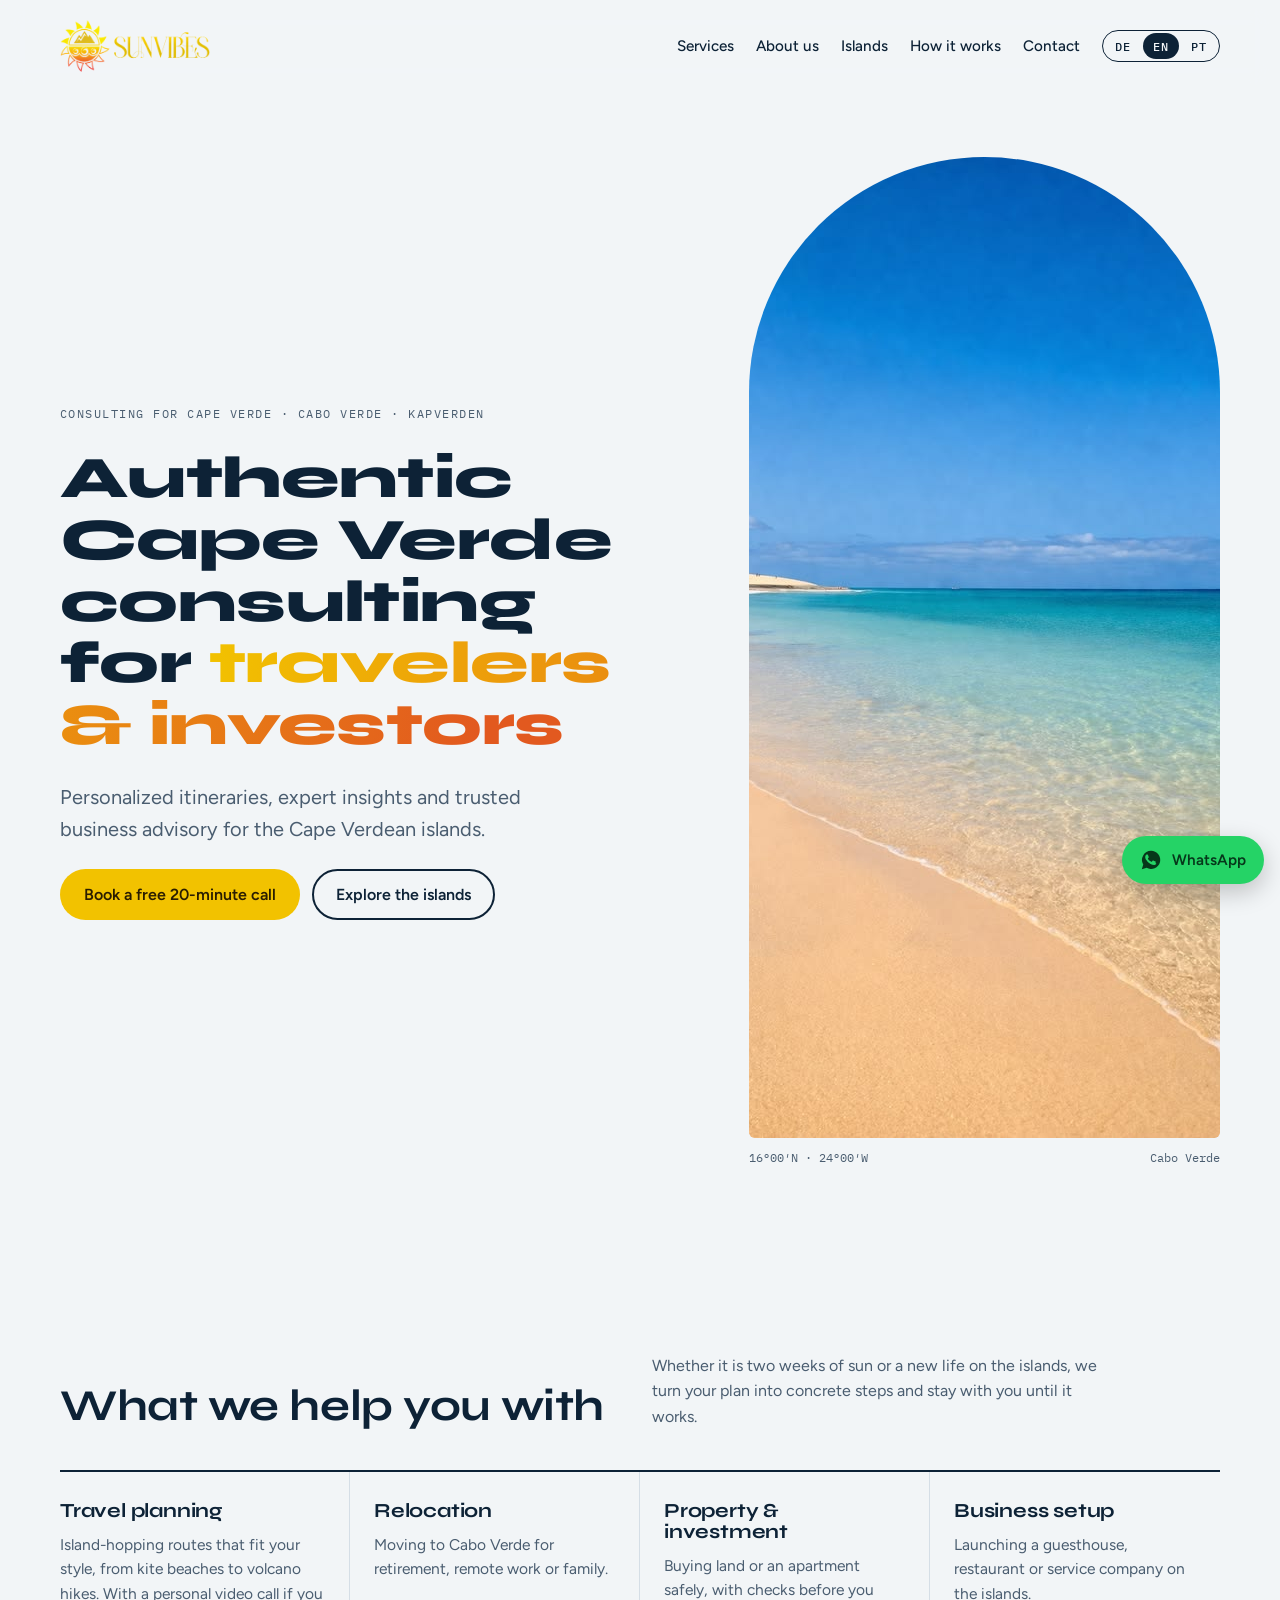
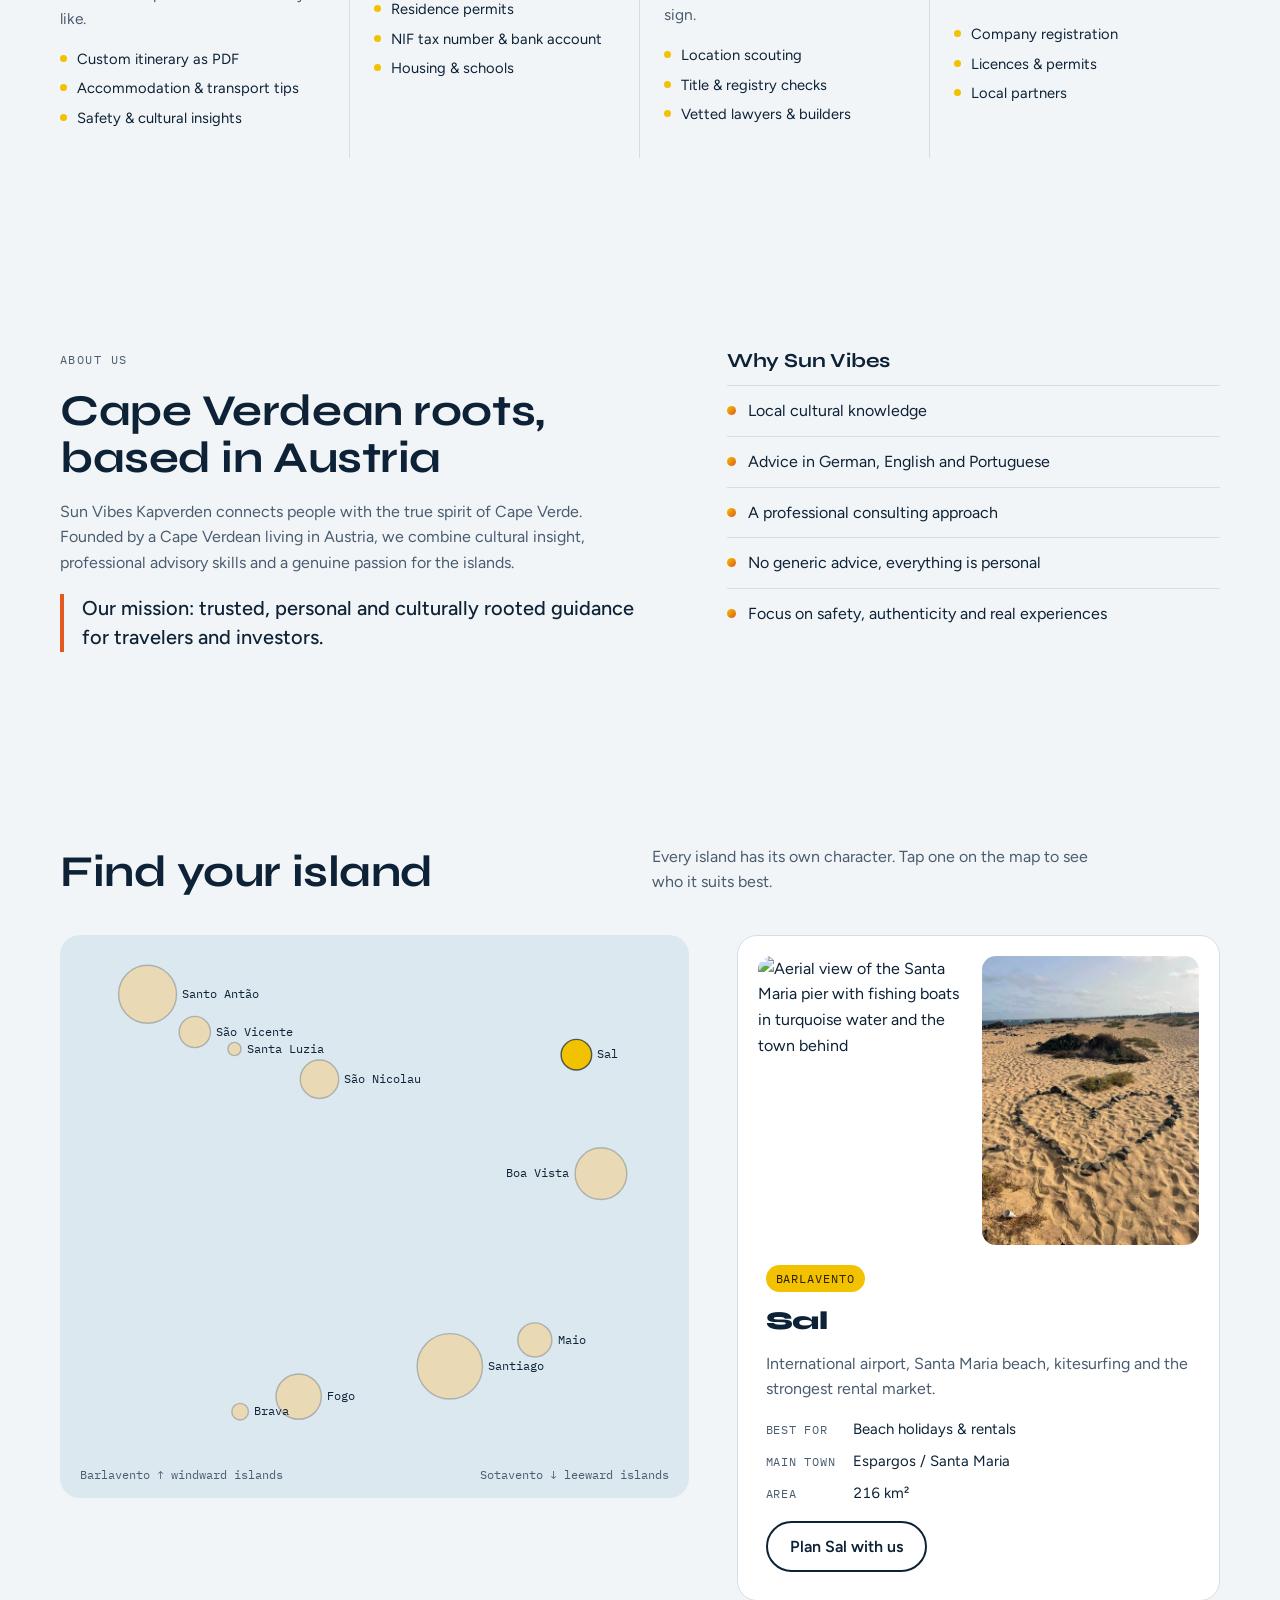
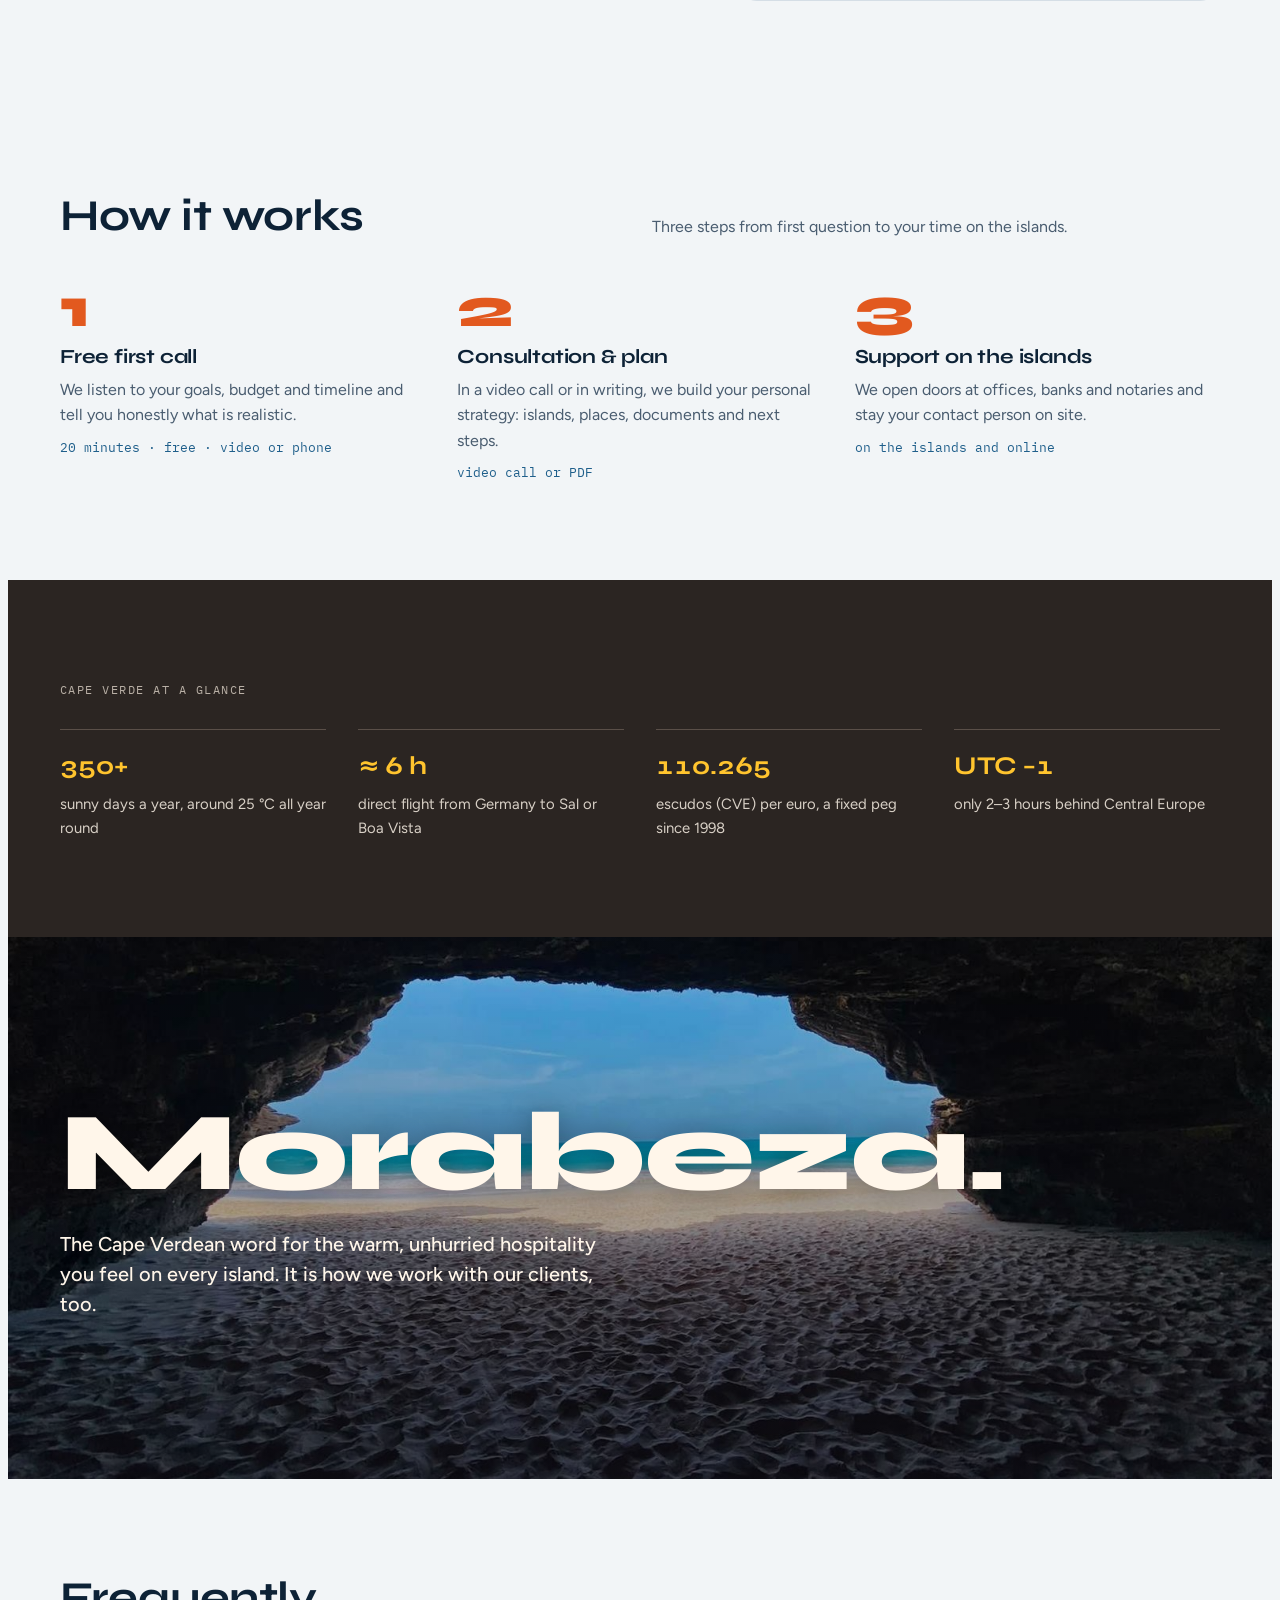
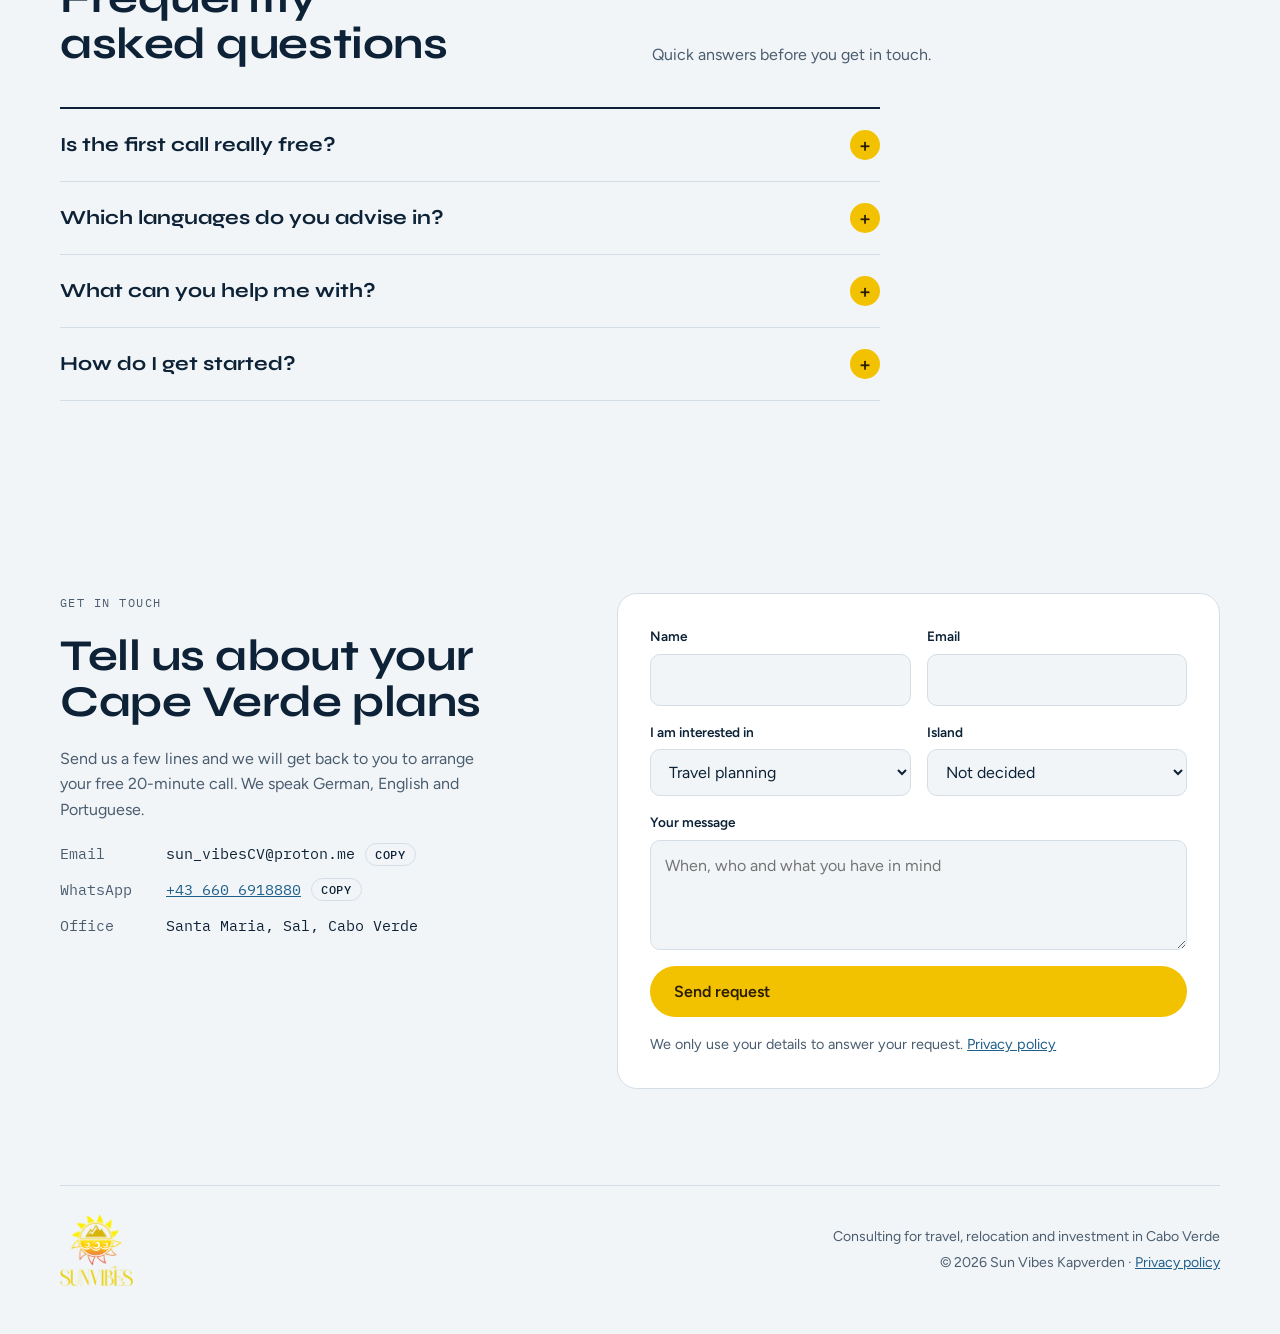
==== commit 269573f4: "Add files via upload" ====
--- a/index.html
+++ b/index.html
@@ -1,210 +1,913 @@
-<!doctype html>
-<html lang="en">
-<head>
-<meta charset="utf-8">
-<meta name="viewport" content="width=device-width, initial-scale=1">
-<title>Sunvibes — Soak up the good stuff</title>
-<meta name="description" content="Sunvibes: reef-safe sun care and summer essentials made for long golden days.">
-<style>
-:root{
-  --sun:#ffb81c; --coral:#ff6b4a; --sea:#0e7c86; --deep:#0b3b45; --sand:#fff6e5; --ink:#1d2b2f; --white:#fff;
-  --radius:20px;
-}
-*{box-sizing:border-box;margin:0;padding:0}
-html{scroll-behavior:smooth}
-body{font-family:system-ui,-apple-system,"Segoe UI",Roboto,sans-serif;color:var(--ink);background:var(--sand);line-height:1.6}
-h1,h2,h3{line-height:1.1;letter-spacing:-.02em}
-a{color:inherit;text-decoration:none}
-.wrap{max-width:1100px;margin:0 auto;padding:0 20px}
-.btn{display:inline-block;padding:14px 28px;border-radius:999px;font-weight:700;border:0;cursor:pointer;font-size:1rem;transition:transform .15s,box-shadow .15s}
-.btn:hover{transform:translateY(-2px);box-shadow:0 8px 20px rgba(0,0,0,.15)}
-.btn-primary{background:var(--coral);color:#fff}
-.btn-ghost{background:rgba(255,255,255,.25);color:#fff;border:2px solid #fff}
-
-header{position:fixed;top:0;left:0;right:0;z-index:10;background:rgba(255,246,229,.92);backdrop-filter:blur(8px)}
-nav{display:flex;align-items:center;justify-content:space-between;height:64px}
-.logo{font-weight:900;font-size:1.4rem;display:flex;align-items:center;gap:8px}
-.logo span{color:var(--coral)}
-.sun-dot{width:22px;height:22px;border-radius:50%;background:radial-gradient(circle,var(--sun) 40%,var(--coral));box-shadow:0 0 12px var(--sun)}
-nav ul{display:flex;gap:28px;list-style:none;font-weight:600}
-nav ul a:hover{color:var(--coral)}
-@media(max-width:700px){nav ul{display:none}}
-
-.hero{min-height:100vh;display:flex;align-items:center;color:#fff;text-align:center;padding:100px 0 80px;
-  background:linear-gradient(180deg,#ffb81c 0%,#ff8a4a 45%,#ff5d73 100%);position:relative;overflow:hidden}
-.hero::before{content:"";position:absolute;width:520px;height:520px;border-radius:50%;top:-140px;right:-120px;
-  background:radial-gradient(circle,rgba(255,255,255,.55),rgba(255,255,255,0) 70%)}
-.hero::after{content:"";position:absolute;left:0;right:0;bottom:-2px;height:110px;
-  background:radial-gradient(120px 60px at 50% 100%,var(--sand) 98%,transparent 100%) 0 0/240px 110px repeat-x}
-.hero .wrap{position:relative;z-index:1}
-.eyebrow{display:inline-block;background:rgba(255,255,255,.25);padding:6px 16px;border-radius:999px;font-weight:700;font-size:.85rem;margin-bottom:22px}
-.hero h1{font-size:clamp(2.6rem,8vw,5.5rem);font-weight:900;margin-bottom:20px}
-.hero p{font-size:1.2rem;max-width:560px;margin:0 auto 32px}
-.hero .cta{display:flex;gap:14px;justify-content:center;flex-wrap:wrap}
-
-section{padding:90px 0}
-.section-head{text-align:center;max-width:600px;margin:0 auto 50px}
-.section-head h2{font-size:clamp(2rem,5vw,3rem);margin-bottom:12px}
-.section-head p{opacity:.75}
-
-.features{display:grid;grid-template-columns:repeat(auto-fit,minmax(230px,1fr));gap:24px}
-.card{background:#fff;border-radius:var(--radius);padding:30px;box-shadow:0 6px 24px rgba(11,59,69,.08)}
-.card .icon{font-size:2.2rem;margin-bottom:14px}
-.card h3{font-size:1.25rem;margin-bottom:8px}
-
-.products{background:#fff}
-.grid{display:grid;grid-template-columns:repeat(auto-fit,minmax(240px,1fr));gap:26px}
-.product{border-radius:var(--radius);overflow:hidden;background:var(--sand);transition:transform .2s}
-.product:hover{transform:translateY(-6px)}
-.product .img{height:200px;display:grid;place-items:center;font-size:4.5rem}
-.product:nth-child(1) .img{background:linear-gradient(135deg,#ffd35a,#ff9a4a)}
-.product:nth-child(2) .img{background:linear-gradient(135deg,#5fd3d3,#0e7c86)}
-.product:nth-child(3) .img{background:linear-gradient(135deg,#ff9a8b,#ff5d73)}
-.product .info{padding:22px}
-.product h3{margin-bottom:6px}
-.price{display:flex;justify-content:space-between;align-items:center;margin-top:14px;font-weight:800}
-.price button{background:var(--deep);color:#fff;border:0;border-radius:999px;padding:8px 18px;font-weight:700;cursor:pointer}
-.price button:hover{background:var(--coral)}
-
-.story{background:var(--deep);color:#fff}
-.story .cols{display:grid;grid-template-columns:1fr 1fr;gap:50px;align-items:center}
-@media(max-width:760px){.story .cols{grid-template-columns:1fr}}
-.story h2{font-size:clamp(2rem,5vw,3rem);margin-bottom:18px}
-.story p{opacity:.85;margin-bottom:14px}
-.stats{display:grid;grid-template-columns:1fr 1fr;gap:20px}
-.stat{background:rgba(255,255,255,.08);border-radius:var(--radius);padding:26px;text-align:center}
-.stat b{display:block;font-size:2.4rem;color:var(--sun)}
-
-.quotes{display:grid;grid-template-columns:repeat(auto-fit,minmax(250px,1fr));gap:24px}
-.quote{background:#fff;border-radius:var(--radius);padding:28px;box-shadow:0 6px 24px rgba(11,59,69,.08)}
-.quote .stars{color:var(--sun);margin-bottom:10px;letter-spacing:2px}
-.quote cite{display:block;margin-top:14px;font-style:normal;font-weight:700}
-
-.signup{background:linear-gradient(135deg,var(--sea),var(--deep));color:#fff;text-align:center}
-.signup h2{font-size:clamp(2rem,5vw,3rem);margin-bottom:12px}
-.signup p{opacity:.85;margin-bottom:28px}
-form{display:flex;gap:10px;max-width:480px;margin:0 auto;flex-wrap:wrap;justify-content:center}
-input[type=email]{flex:1;min-width:220px;padding:14px 20px;border-radius:999px;border:0;font-size:1rem}
-.msg{margin-top:16px;font-weight:700;min-height:1.5em;color:var(--sun)}
-
-footer{background:var(--ink);color:#cfd8da;padding:40px 0;text-align:center;font-size:.9rem}
-footer .logo{justify-content:center;color:#fff;margin-bottom:10px}
-</style>
-</head>
-<body>
-
-<header>
-  <div class="wrap">
-    <nav>
-      <a class="logo" href="#top"><i class="sun-dot"></i>Sun<span>vibes</span></a>
-      <ul>
-        <li><a href="#why">Why Sunvibes</a></li>
-        <li><a href="#shop">Shop</a></li>
-        <li><a href="#story">Our story</a></li>
-        <li><a href="#join">Join</a></li>
-      </ul>
-      <a class="btn btn-primary" href="#shop" style="padding:10px 22px">Shop now</a>
-    </nav>
-  </div>
-</header>
-
-<main id="top">
-  <section class="hero">
-    <div class="wrap">
-      <span class="eyebrow">☀️ Summer 2026 collection</span>
-      <h1>Soak up<br>the good stuff.</h1>
-      <p>Reef-safe sun care and summer essentials made for long golden days, salty hair and zero worries.</p>
-      <div class="cta">
-        <a class="btn btn-primary" href="#shop">Shop the collection</a>
-        <a class="btn btn-ghost" href="#story">Our story</a>
-      </div>
-    </div>
-  </section>
-
-  <section id="why">
-    <div class="wrap">
-      <div class="section-head">
-        <h2>Good vibes, protected.</h2>
-        <p>Everything we make is designed to keep you glowing — and the ocean happy.</p>
-      </div>
-      <div class="features">
-        <div class="card"><div class="icon">🌊</div><h3>Reef-safe</h3><p>No oxybenzone, no octinoxate. Formulas kind to coral and sea life.</p></div>
-        <div class="card"><div class="icon">🛡️</div><h3>Broad spectrum SPF</h3><p>Reliable UVA and UVB protection that lasts from first wave to sunset.</p></div>
-        <div class="card"><div class="icon">🥥</div><h3>Skin-loving</h3><p>Nourishing botanicals, light feel and no white cast on any skin tone.</p></div>
-        <div class="card"><div class="icon">♻️</div><h3>Planet-first</h3><p>Recyclable packaging and carbon-neutral shipping on every order.</p></div>
-      </div>
-    </div>
-  </section>
-
-  <section id="shop" class="products">
-    <div class="wrap">
-      <div class="section-head">
-        <h2>Summer favorites</h2>
-        <p>Our best-sellers, ready for your next beach day.</p>
-      </div>
-      <div class="grid">
-        <article class="product"><div class="img">🧴</div><div class="info"><h3>Golden Hour SPF 50</h3><p>Lightweight daily sunscreen with a soft glow finish.</p><div class="price"><span>$24</span><button>Add to cart</button></div></div></article>
-        <article class="product"><div class="img">🌴</div><div class="info"><h3>Salty Waves Hair Mist</h3><p>Beachy texture with UV protection for your hair.</p><div class="price"><span>$18</span><button>Add to cart</button></div></div></article>
-        <article class="product"><div class="img">🌺</div><div class="info"><h3>After-Sun Aloe Gel</h3><p>Cooling, soothing relief for sun-kissed skin.</p><div class="price"><span>$16</span><button>Add to cart</button></div></div></article>
-      </div>
-    </div>
-  </section>
-
-  <section id="story" class="story">
-    <div class="wrap cols">
-      <div>
-        <h2>Born on the beach.</h2>
-        <p>Sunvibes started with a simple idea: sun care should feel as good as a summer day. No sticky mess, no harsh chemicals, no compromise.</p>
-        <p>Today we're a small team of surfers, skin nerds and ocean lovers making products we actually use ourselves.</p>
-        <a class="btn btn-primary" href="#join" style="margin-top:10px">Join the crew</a>
-      </div>
-      <div class="stats">
-        <div class="stat"><b>100%</b>Reef-safe</div>
-        <div class="stat"><b>50k+</b>Happy customers</div>
-        <div class="stat"><b>SPF 50</b>Broad spectrum</div>
-        <div class="stat"><b>1%</b>For ocean cleanup</div>
-      </div>
-    </div>
-  </section>
-
-  <section>
-    <div class="wrap">
-      <div class="section-head"><h2>Loved in the sun</h2></div>
-      <div class="quotes">
-        <div class="quote"><div class="stars">★★★★★</div>“Finally a sunscreen that doesn't leave me looking like a ghost. Smells amazing too.”<cite>— Maya R.</cite></div>
-        <div class="quote"><div class="stars">★★★★★</div>“Surf every weekend and my skin has never been happier. Holds up in the water.”<cite>— Tomás L.</cite></div>
-        <div class="quote"><div class="stars">★★★★★</div>“The hair mist is a summer must-have. I get compliments constantly.”<cite>— Chloe B.</cite></div>
-      </div>
-    </div>
-  </section>
-
-  <section id="join" class="signup">
-    <div class="wrap">
-      <h2>Get 10% off your first order</h2>
-      <p>Join the Sunvibes crew for launches, summer tips and exclusive offers.</p>
-      <form id="signup">
-        <input type="email" id="email" placeholder="you@email.com" required aria-label="Email address">
-        <button class="btn btn-primary" type="submit">Sign me up</button>
-      </form>
-      <div class="msg" id="msg" role="status"></div>
-    </div>
-  </section>
-</main>
-
-<footer>
-  <div class="wrap">
-    <div class="logo"><i class="sun-dot"></i>Sun<span>vibes</span></div>
-    <p>© 2026 Sunvibes. Made with sunshine.</p>
-  </div>
-</footer>
-
-<script>
-document.getElementById('signup').addEventListener('submit',function(e){
-  e.preventDefault();
-  // TODO: connect to your email provider (Mailchimp, Klaviyo, etc.)
-  document.getElementById('msg').textContent='Welcome to the crew! ☀️ Check your inbox.';
-  this.reset();
-});
-</script>
-</body>
-</html>
+<!doctype html>
+<html lang="de">
+<head>
+<meta charset="utf-8">
+<meta name="viewport" content="width=device-width, initial-scale=1, viewport-fit=cover">
+<title>Sun Vibes Kapverden</title>
+<meta name="description" content="Beratung für Reise, Auswanderung, Immobilien und Firmengründung auf den Kapverden. Consulting for travel, relocation and investment in Cabo Verde. Auf Deutsch, English e Português.">
+<meta name="theme-color" content="#f2c200">
+<link rel="icon" type="image/png" sizes="48x48" href="img/favicon-48.png">
+<link rel="icon" type="image/png" sizes="192x192" href="img/icon-192.png">
+<link rel="apple-touch-icon" href="img/apple-touch-icon.png">
+<!-- Link previews (WhatsApp, Facebook, LinkedIn) -->
+<link rel="canonical" href="https://www.sunvibescv.com/">
+<meta property="og:type" content="website">
+<meta property="og:site_name" content="Sun Vibes Kapverden">
+<meta property="og:title" content="Sun Vibes Kapverden">
+<meta property="og:description" content="Authentische Kapverden-Beratung für Reisende & Investoren · Authentic Cape Verde consulting for travelers & investors">
+<meta property="og:url" content="https://www.sunvibescv.com/">
+<meta property="og:image" content="https://www.sunvibescv.com/img/og-image.jpg">
+<meta property="og:image:width" content="1200">
+<meta property="og:image:height" content="630">
+<meta property="og:locale" content="de_AT">
+<meta property="og:locale:alternate" content="en_GB">
+<meta property="og:locale:alternate" content="pt_PT">
+<meta property="og:image:alt" content="Sun Vibes Kapverden: Beratung für Reisende &amp; Investoren auf den Kapverden">
+<meta name="twitter:card" content="summary_large_image">
+<meta name="twitter:title" content="Sun Vibes Kapverden">
+<meta name="twitter:description" content="Authentische Kapverden-Beratung für Reisende &amp; Investoren · Authentic Cape Verde consulting for travelers &amp; investors">
+<meta name="twitter:image" content="https://www.sunvibescv.com/img/og-image.jpg">
+<script type="application/ld+json">
+{
+  "@context": "https://schema.org",
+  "@type": "ProfessionalService",
+  "name": "Sun Vibes Kapverden",
+  "url": "https://www.sunvibescv.com/",
+  "image": "https://www.sunvibescv.com/img/og-image.jpg",
+  "logo": "https://www.sunvibescv.com/img/icon-192.png",
+  "description": "Consulting for travel, relocation, property and business setup in Cabo Verde, in German, English and Portuguese.",
+  "email": "sun_vibesCV@proton.me",
+  "telephone": "+436606918880",
+  "address": { "@type": "PostalAddress", "addressLocality": "Santa Maria", "addressRegion": "Sal", "addressCountry": "CV" },
+  "areaServed": { "@type": "Country", "name": "Cabo Verde" },
+  "knowsLanguage": ["de", "en", "pt"],
+  "makesOffer": [
+    { "@type": "Offer", "itemOffered": { "@type": "Service", "name": "Travel planning" } },
+    { "@type": "Offer", "itemOffered": { "@type": "Service", "name": "Relocation" } },
+    { "@type": "Offer", "itemOffered": { "@type": "Service", "name": "Property & investment" } },
+    { "@type": "Offer", "itemOffered": { "@type": "Service", "name": "Business setup" } }
+  ]
+}
+</script>
+<link rel="stylesheet" href="fonts/fonts.css">
+<style>
+/* Layout: a sun-and-ocean hero, then an archipelago map you can click, island by island, framed by quiet text columns */
+:root {
+  --salt: #f2f5f7;        /* page ground: sea-salt white, cool */
+  --surface: #ffffff;
+  --ink: #0d2236;         /* deep Atlantic */
+  --ink-soft: #4a5d70;
+  --sun: #f2c200;         /* the accent: logo yellow */
+  --ember: #e2591f;       /* logo's orange-red rim */
+  --sun-ink: #2a1d00;     /* text on sun */
+  --sea: #1f5f8b;         /* flag blue, links + map water */
+  --lava: #2b2522;        /* Fogo basalt, used for the facts band */
+  --line: #d5dee6;
+  --water: #dce8f0;
+  --land: #e9d9b5;
+  --land-active: var(--sun);
+
+  --f-display: "Syne", "Trebuchet MS", system-ui, sans-serif;
+  --f-body: "Figtree", "Segoe UI", system-ui, sans-serif;
+  --f-mono: "IBM Plex Mono", ui-monospace, Consolas, monospace;
+
+  --step-0: 1rem;
+  --step-1: 1.25rem;
+  --step-2: 1.6rem;
+  --step-3: clamp(2rem, 4vw, 2.75rem);
+  --step-4: clamp(2.1rem, 4.6vw, 4.2rem);
+  --gutter: clamp(16px, 4vw, 48px);
+  --max: 1160px;
+}
+@media (prefers-color-scheme: dark) {
+  :root:not([data-theme="light"]) {
+    --salt: #0a1824; --surface: #10212f; --ink: #e8eef3; --ink-soft: #9fb2c3;
+    --sun: #ffcf1a; --ember: #ff7a3d; --sun-ink: #2a1d00; --sea: #7fbbe3; --lava: #050d14;
+    --line: #22384a; --water: #0f2638; --land: #6b5a3a;
+    color-scheme: dark;
+  }
+}
+:root[data-theme="dark"] {
+  --salt: #0a1824; --surface: #10212f; --ink: #e8eef3; --ink-soft: #9fb2c3;
+  --sun: #ffcf1a; --ember: #ff7a3d; --sun-ink: #2a1d00; --sea: #7fbbe3; --lava: #050d14;
+  --line: #22384a; --water: #0f2638; --land: #6b5a3a;
+  color-scheme: dark;
+}
+
+* { box-sizing: border-box; }
+html { scroll-behavior: smooth; }
+@media (prefers-reduced-motion: reduce) { html { scroll-behavior: auto; } *, *::before, *::after { animation: none !important; transition: none !important; } }
+body {
+  background: var(--salt); color: var(--ink);
+  font-family: var(--f-body); font-size: var(--step-0); line-height: 1.6;
+  padding-inline: var(--gutter);
+}
+.wrap { max-width: var(--max); margin-inline: auto; }
+h1, h2, h3 { font-family: var(--f-display); line-height: 1.05; margin: 0; text-wrap: balance; letter-spacing: -0.01em; }
+h1, h2 { hyphens: auto; }
+p { margin: 0; }
+a { color: var(--sea); }
+:focus-visible { outline: 3px solid var(--sun); outline-offset: 3px; border-radius: 4px; }
+.eyebrow { font-family: var(--f-mono); font-size: 0.78rem; letter-spacing: 0.12em; text-transform: uppercase; color: var(--ink-soft); }
+
+/* Nav */
+.nav { display: flex; align-items: center; justify-content: space-between; gap: 16px; padding-block: 22px; flex-wrap: wrap; }
+.brand { display: flex; align-items: center; }
+.brand img { height: 52px; width: auto; display: block; }
+.nav-right { display: flex; align-items: center; gap: 22px; flex-wrap: wrap; }
+.nav-links { display: flex; gap: 22px; flex-wrap: wrap; }
+.nav-links a { color: var(--ink); text-decoration: none; font-weight: 500; font-size: 0.95rem; }
+.nav-links a:hover { color: var(--sea); }
+.lang { display: flex; border: 1.5px solid var(--ink); border-radius: 999px; padding: 2px; gap: 2px; }
+.lang button { font: 500 0.78rem var(--f-mono); letter-spacing: .08em; color: var(--ink); background: transparent; border: 0; border-radius: 999px; padding: 5px 10px; cursor: pointer; }
+.lang button[aria-pressed="true"] { background: var(--ink); color: var(--salt); }
+
+/* Buttons */
+.btn { display: inline-flex; align-items: center; gap: 8px; font: 600 1rem var(--f-body); padding: 14px 22px; border-radius: 999px; text-decoration: none; border: 2px solid transparent; cursor: pointer; transition: transform .15s ease; }
+.btn:hover { transform: translateY(-2px); }
+.btn-sun { background: var(--sun); color: var(--sun-ink); }
+.btn-ghost { border-color: var(--ink); color: var(--ink); background: transparent; }
+
+/* Hero */
+.hero { position: relative; display: grid; grid-template-columns: 1.15fr 0.85fr; gap: clamp(24px, 4vw, 56px); align-items: center; padding-block: clamp(28px, 6vw, 72px) clamp(40px, 7vw, 96px); }
+.hero h1 { font-size: var(--step-4); font-weight: 800; overflow-wrap: break-word; }
+.hero h1 em { font-style: normal; color: var(--ember); background: linear-gradient(100deg, var(--sun) 0%, var(--ember) 90%); -webkit-background-clip: text; background-clip: text; -webkit-text-fill-color: transparent; }
+.hero-copy { display: flex; flex-direction: column; gap: 24px; min-width: 0; }
+.hero-lede { font-size: var(--step-1); color: var(--ink-soft); max-width: 36ch; }
+.hero-ctas { display: flex; gap: 12px; flex-wrap: wrap; }
+/* empty turquoise beach, framed as an arch */
+.hero-art { display: flex; flex-direction: column; gap: 10px; min-width: 0; }
+.hero-art img { width: 100%; max-width: 100%; aspect-ratio: 4 / 5; object-fit: cover; object-position: 50% 60%; border-radius: 999px 999px 24px 24px; display: block; }
+.coords { display: flex; justify-content: space-between; gap: 12px; font-family: var(--f-mono); font-size: 0.75rem; color: var(--ink-soft); }
+
+/* About */
+.about { display: grid; grid-template-columns: 1.1fr 0.9fr; gap: clamp(24px, 5vw, 64px); align-items: start; }
+.about-text { display: flex; flex-direction: column; gap: 18px; min-width: 0; }
+.about-text h2 { font-size: var(--step-3); }
+.about-text p { color: var(--ink-soft); max-width: 58ch; }
+.about-text .mission { color: var(--ink); font-weight: 500; font-size: var(--step-1); line-height: 1.45; border-left: 4px solid var(--ember); padding-left: 18px; }
+.why { display: flex; flex-direction: column; gap: 14px; min-width: 0; }
+.why h3 { font-size: var(--step-1); }
+.why ul { list-style: none; margin: 0; padding: 0; display: flex; flex-direction: column; }
+.why li { padding-block: 12px; border-top: 1px solid var(--line); display: flex; gap: 12px; align-items: baseline; }
+.why li::before { content: ""; flex: none; width: 9px; height: 9px; border-radius: 50%; background: linear-gradient(135deg, var(--sun), var(--ember)); transform: translateY(-1px); }
+
+/* Island photos */
+.island-photos { display: grid; gap: 8px; margin: -8px -8px 4px; }
+.island-photos.two { grid-template-columns: 1fr 1fr; }
+.island-photos img { width: 100%; max-width: 100%; aspect-ratio: 4 / 3; object-fit: cover; border-radius: 14px; display: block; }
+.island-photos.two img { aspect-ratio: 3 / 4; }
+
+/* Morabeza: cave-view photo band, always dark */
+.morabeza-band { position: relative; margin-inline: calc(var(--gutter) * -1); padding-inline: var(--gutter); padding-block: clamp(80px, 14vw, 160px); background: #14181c url("img/cave.jpg") center 55% / cover no-repeat; color: #fff6ea; }
+.morabeza-band::before { content: ""; position: absolute; inset: 0; background: linear-gradient(180deg, rgba(10,8,20,.15), rgba(10,8,20,.55)); }
+.morabeza-band .wrap { position: relative; }
+.morabeza-band p { font-family: var(--f-display); font-weight: 800; font-size: clamp(3rem, 10vw, 7rem); line-height: 1; letter-spacing: -0.02em; text-shadow: 0 2px 30px rgba(0,0,0,.35); }
+.morabeza-band small { display: block; font-family: var(--f-body); font-weight: 500; font-size: var(--step-1); line-height: 1.5; letter-spacing: 0; margin-top: 20px; max-width: 44ch; color: #fff6ea; }
+
+/* Services */
+section { padding-block: clamp(48px, 8vw, 96px); }
+.sec-head { display: grid; grid-template-columns: 1fr 1fr; gap: 24px; align-items: end; margin-bottom: 40px; }
+.sec-head h2 { font-size: var(--step-3); font-weight: 700; }
+.sec-head p { color: var(--ink-soft); max-width: 46ch; }
+.services { display: grid; grid-template-columns: repeat(4, 1fr); border-top: 2px solid var(--ink); }
+.svc { padding: 28px 24px; display: flex; flex-direction: column; gap: 12px; border-right: 1px solid var(--line); min-width: 0; }
+.svc:first-child { padding-left: 0; }
+.svc:last-child { border-right: 0; }
+.svc h3 { font-size: var(--step-1); font-weight: 700; hyphens: auto; }
+.svc p { color: var(--ink-soft); font-size: 0.97rem; }
+.svc ul { margin: 4px 0 0; padding: 0; list-style: none; display: flex; flex-direction: column; gap: 6px; font-size: 0.92rem; }
+.svc li::before { content: ""; display: inline-block; width: 7px; height: 7px; border-radius: 50%; background: var(--sun); margin-right: 10px; vertical-align: 2px; }
+
+/* Islands */
+.islands { display: grid; grid-template-columns: 1.3fr 1fr; gap: clamp(24px, 4vw, 48px); align-items: start; }
+.map-box { background: var(--water); border-radius: 20px; padding: 12px; min-width: 0; }
+.map-box svg { width: 100%; height: auto; display: block; }
+.isl { cursor: pointer; }
+.isl circle { fill: var(--land); stroke: var(--ink); stroke-opacity: .25; stroke-width: 1.5; transition: fill .2s ease, transform .2s ease; transform-box: fill-box; transform-origin: center; }
+.isl text { font-family: var(--f-mono); font-size: 13px; fill: var(--ink); pointer-events: none; }
+.isl:hover circle, .isl:focus-visible circle { transform: scale(1.08); }
+.isl[aria-pressed="true"] circle { fill: var(--land-active); stroke-opacity: .7; }
+.isl:focus-visible { outline: none; }
+.isl:focus-visible circle { stroke: var(--sun); stroke-opacity: 1; stroke-width: 3; }
+.map-legend { display: flex; justify-content: space-between; gap: 12px; flex-wrap: wrap; padding: 8px 8px 2px; font-family: var(--f-mono); font-size: 0.75rem; color: var(--ink-soft); }
+.island-card { background: var(--surface); border: 1px solid var(--line); border-radius: 20px; padding: 28px; display: flex; flex-direction: column; gap: 16px; min-width: 0; }
+.island-card h3 { font-size: var(--step-2); font-weight: 800; }
+.island-card .tag { align-self: flex-start; font-family: var(--f-mono); font-size: 0.75rem; letter-spacing: .08em; text-transform: uppercase; background: var(--sun); color: var(--sun-ink); padding: 4px 10px; border-radius: 999px; }
+.island-card dl { display: grid; grid-template-columns: auto 1fr; gap: 8px 18px; margin: 0; font-size: 0.93rem; }
+.island-card dt { font-family: var(--f-mono); font-size: 0.78rem; color: var(--ink-soft); text-transform: uppercase; letter-spacing: .06em; padding-top: 2px; }
+.island-card dd { margin: 0; font-variant-numeric: tabular-nums; }
+.island-card p { color: var(--ink-soft); }
+.island-card .btn { align-self: flex-start; }
+
+/* Process */
+.steps { display: grid; grid-template-columns: repeat(3, 1fr); gap: 32px; }
+.step { display: flex; flex-direction: column; gap: 10px; min-width: 0; }
+.step-n { font-family: var(--f-display); font-weight: 800; font-size: 3.5rem; line-height: 1; color: var(--ember); }
+.step h3 { font-size: var(--step-1); }
+.step p { color: var(--ink-soft); }
+.step .when { font-family: var(--f-mono); font-size: 0.8rem; color: var(--sea); }
+
+/* Facts band: always dark basalt */
+.facts { background: var(--lava); color: #f2ede6; margin-inline: calc(var(--gutter) * -1); padding-inline: var(--gutter); }
+.facts .eyebrow { color: #b9b0a6; }
+.facts-grid { display: grid; grid-template-columns: repeat(4, 1fr); gap: 32px; margin-top: 28px; }
+.fact { display: flex; flex-direction: column; gap: 6px; border-top: 1px solid #5a4f48; padding-top: 16px; }
+.fact b { font-family: var(--f-display); font-size: var(--step-2); font-weight: 700; color: #ffc42e; font-variant-numeric: tabular-nums; }
+.fact span { font-size: 0.93rem; color: #d8d0c6; }
+
+/* Contact */
+.contact { display: grid; grid-template-columns: 0.9fr 1.1fr; gap: clamp(24px, 5vw, 64px); align-items: start; }
+.contact-info { display: flex; flex-direction: column; gap: 20px; min-width: 0; }
+.contact-info h2 { font-size: var(--step-3); }
+.contact-info p { color: var(--ink-soft); max-width: 42ch; }
+.contact-lines { display: flex; flex-direction: column; gap: 12px; font-family: var(--f-mono); font-size: 0.92rem; }
+.cline { display: flex; align-items: center; gap: 10px; flex-wrap: wrap; min-width: 0; }
+.cline .k { color: var(--ink-soft); width: 96px; flex: none; }
+.cline .v { overflow-wrap: anywhere; user-select: all; }
+.cline a.v { user-select: text; }
+.copy { font: 500 0.72rem var(--f-mono); letter-spacing: .06em; text-transform: uppercase; color: var(--ink); background: transparent; border: 1px solid var(--line); border-radius: 999px; padding: 3px 9px; cursor: pointer; }
+.copy:hover { border-color: var(--ink); }
+form { background: var(--surface); border: 1px solid var(--line); border-radius: 20px; padding: clamp(20px, 3vw, 32px); display: grid; grid-template-columns: 1fr 1fr; gap: 16px; min-width: 0; }
+.field { display: flex; flex-direction: column; gap: 6px; min-width: 0; }
+.field.full { grid-column: 1 / -1; }
+label { font-size: 0.85rem; font-weight: 600; }
+input, select, textarea { font: inherit; color: var(--ink); background: var(--salt); border: 1px solid var(--line); border-radius: 10px; padding: 12px 14px; width: 100%; }
+textarea { min-height: 110px; resize: vertical; }
+input:focus, select:focus, textarea:focus { outline: 2px solid var(--sun); outline-offset: 1px; }
+.form-note { grid-column: 1 / -1; font-size: 0.9rem; color: var(--ink-soft); }
+.form-ok { grid-column: 1 / -1; background: color-mix(in srgb, var(--sun) 22%, var(--surface)); border-radius: 10px; padding: 14px 16px; font-size: 0.95rem; display: flex; flex-direction: column; gap: 12px; align-items: flex-start; }
+
+footer { border-top: 1px solid var(--line); padding-block: 28px 40px; display: flex; justify-content: space-between; align-items: center; gap: 16px; flex-wrap: wrap; font-size: 0.88rem; color: var(--ink-soft); }
+footer img { height: 72px; width: auto; display: block; }
+.foot-meta { display: flex; flex-direction: column; gap: 4px; text-align: right; }
+
+/* Upgrades: skip link, sticky header, WhatsApp button, reveal, FAQ */
+.skip { position: absolute; left: 12px; top: -60px; z-index: 100; background: var(--sun); color: var(--sun-ink); padding: 10px 16px; border-radius: 999px; font-weight: 600; text-decoration: none; transition: top .15s ease; }
+.skip:focus { top: 12px; }
+.site-header { position: sticky; top: 0; z-index: 50; margin-inline: calc(var(--gutter) * -1); padding-inline: var(--gutter); background: color-mix(in srgb, var(--salt) 88%, transparent); -webkit-backdrop-filter: blur(10px); backdrop-filter: blur(10px); border-bottom: 1px solid transparent; transition: border-color .2s ease, box-shadow .2s ease; }
+.site-header.scrolled { border-bottom-color: var(--line); box-shadow: 0 6px 20px rgba(13,34,54,.06); }
+.site-header .nav { padding-block: 12px; }
+.site-header.scrolled .brand img { height: 42px; }
+.brand img { transition: height .2s ease; }
+section[id] { scroll-margin-top: 84px; }
+.nav-links a[aria-current="true"] { color: var(--sea); box-shadow: 0 2px 0 var(--sun); }
+.wa-float { position: fixed; right: max(16px, env(safe-area-inset-right)); bottom: max(16px, env(safe-area-inset-bottom)); z-index: 60; display: inline-flex; align-items: center; gap: 10px; background: #25d366; color: #06371a; font: 600 0.95rem var(--f-body); padding: 13px 18px; border-radius: 999px; text-decoration: none; box-shadow: 0 8px 24px rgba(0,0,0,.22); transition: transform .15s ease; }
+.wa-float:hover { transform: translateY(-2px); }
+.wa-float svg { width: 22px; height: 22px; fill: currentColor; flex: none; }
+@media (max-width: 560px) { .wa-float span { display: none; } .wa-float { padding: 14px; } }
+.reveal { opacity: 0; transform: translateY(18px); transition: opacity .6s ease, transform .6s ease; }
+.reveal.in { opacity: 1; transform: none; }
+.no-js .reveal { opacity: 1; transform: none; }
+@media (prefers-reduced-motion: reduce) { .reveal { opacity: 1; transform: none; } }
+.faq-list { display: flex; flex-direction: column; border-top: 2px solid var(--ink); max-width: 820px; }
+.faq-list details { border-bottom: 1px solid var(--line); padding-block: 4px; }
+.faq-list summary { cursor: pointer; list-style: none; display: flex; justify-content: space-between; align-items: center; gap: 16px; padding-block: 16px; font-family: var(--f-display); font-weight: 700; font-size: var(--step-1); }
+.faq-list summary::-webkit-details-marker { display: none; }
+.faq-list summary::after { content: "+"; flex: none; width: 30px; height: 30px; border-radius: 50%; display: grid; place-items: center; background: var(--sun); color: var(--sun-ink); font: 600 1.2rem var(--f-body); transition: transform .2s ease; }
+.faq-list details[open] summary::after { transform: rotate(45deg); }
+.faq-list details p { color: var(--ink-soft); padding-bottom: 18px; max-width: 62ch; }
+
+/* Responsive */
+@media (max-width: 900px) {
+  .hero, .islands, .contact, .sec-head, .about { grid-template-columns: 1fr; }
+  .hero-art { max-width: 400px; width: 100%; justify-self: center; }
+  .foot-meta { text-align: left; }
+  .services { grid-template-columns: 1fr 1fr; }
+  .svc, .svc:first-child { border-right: 0; padding-left: 0; border-bottom: 1px solid var(--line); }
+  .facts-grid { grid-template-columns: 1fr 1fr; }
+  .steps { grid-template-columns: 1fr; gap: 28px; }
+}
+@media (max-width: 560px) {
+  .services, .facts-grid, form { grid-template-columns: 1fr; }
+  .nav-links { gap: 14px; }
+  .brand img { height: 42px; }
+}
+</style>
+</head>
+<body>
+<a class="skip" href="#main" data-i18n="skip"></a>
+
+<header class="site-header" id="top">
+  <div class="wrap">
+  <div class="nav">
+    <a class="brand" href="#top"><img src="img/logo-wide.png" alt="Sun Vibes Kapverden" width="720" height="249"></a>
+    <div class="nav-right">
+      <nav class="nav-links" aria-label="Main">
+        <a href="#services" data-i18n="nav.services">Leistungen</a>
+        <a href="#about" data-i18n="nav.about">Über uns</a>
+        <a href="#islands" data-i18n="nav.islands">Inseln</a>
+        <a href="#process" data-i18n="nav.process">So funktioniert's</a>
+        <a href="#contact" data-i18n="nav.contact">Kontakt</a>
+      </nav>
+      <div class="lang" role="group" aria-label="Sprache / Language / Língua">
+        <button type="button" id="lang-de" data-lang="de" lang="de" aria-label="Deutsch">DE</button>
+        <button type="button" id="lang-en" data-lang="en" lang="en" aria-label="English">EN</button>
+        <button type="button" id="lang-pt" data-lang="pt" lang="pt" aria-label="Português">PT</button>
+      </div>
+    </div>
+  </div>
+  </div>
+</header>
+
+<main id="main">
+<div class="wrap">
+  <div class="hero">
+    <div class="hero-copy">
+      <span class="eyebrow" data-i18n="hero.eyebrow"></span>
+      <h1 data-i18n-html="hero.title"></h1>
+      <p class="hero-lede" data-i18n="hero.lede"></p>
+      <div class="hero-ctas">
+        <a class="btn btn-sun" href="#contact" data-i18n="hero.cta1"></a>
+        <a class="btn btn-ghost" href="#islands" data-i18n="hero.cta2"></a>
+      </div>
+    </div>
+    <figure class="hero-art" style="margin:0">
+      <img src="img/hero-beach.jpg" alt="" data-i18n-alt="hero.alt" width="736" height="981" fetchpriority="high" decoding="async">
+      <figcaption class="coords"><span>16°00′N · 24°00′W</span><span>Cabo Verde</span></figcaption>
+    </figure>
+  </div>
+</div>
+
+<section id="services">
+  <div class="wrap">
+    <div class="sec-head">
+      <h2 data-i18n="svc.title"></h2>
+      <p data-i18n="svc.intro"></p>
+    </div>
+    <div class="services">
+      <article class="svc">
+        <h3 data-i18n="svc1.t"></h3>
+        <p data-i18n="svc1.p"></p>
+        <ul><li data-i18n="svc1.a"></li><li data-i18n="svc1.b"></li><li data-i18n="svc1.c"></li></ul>
+      </article>
+      <article class="svc">
+        <h3 data-i18n="svc2.t"></h3>
+        <p data-i18n="svc2.p"></p>
+        <ul><li data-i18n="svc2.a"></li><li data-i18n="svc2.b"></li><li data-i18n="svc2.c"></li></ul>
+      </article>
+      <article class="svc">
+        <h3 data-i18n="svc3.t"></h3>
+        <p data-i18n="svc3.p"></p>
+        <ul><li data-i18n="svc3.a"></li><li data-i18n="svc3.b"></li><li data-i18n="svc3.c"></li></ul>
+      </article>
+      <article class="svc">
+        <h3 data-i18n="svc4.t"></h3>
+        <p data-i18n="svc4.p"></p>
+        <ul><li data-i18n="svc4.a"></li><li data-i18n="svc4.b"></li><li data-i18n="svc4.c"></li></ul>
+      </article>
+    </div>
+  </div>
+</section>
+
+<section id="about">
+  <div class="wrap about">
+    <div class="about-text">
+      <span class="eyebrow" data-i18n="about.eyebrow"></span>
+      <h2 data-i18n="about.title"></h2>
+      <p data-i18n="about.p"></p>
+      <p class="mission" data-i18n="about.mission"></p>
+    </div>
+    <div class="why">
+      <h3 data-i18n="why.title"></h3>
+      <ul>
+        <li data-i18n="why.1"></li>
+        <li data-i18n="why.2"></li>
+        <li data-i18n="why.3"></li>
+        <li data-i18n="why.4"></li>
+        <li data-i18n="why.5"></li>
+      </ul>
+    </div>
+  </div>
+</section>
+
+<section id="islands">
+  <div class="wrap">
+    <div class="sec-head">
+      <h2 data-i18n="isl.title"></h2>
+      <p data-i18n="isl.intro"></p>
+    </div>
+    <div class="islands">
+      <div class="map-box">
+        <svg id="map" viewBox="0 0 640 540" role="group" aria-label="Cabo Verde"></svg>
+        <div class="map-legend"><span data-i18n="isl.north"></span><span data-i18n="isl.south"></span></div>
+      </div>
+      <article class="island-card" id="card" aria-live="polite"></article>
+    </div>
+  </div>
+</section>
+
+<section id="process">
+  <div class="wrap">
+    <div class="sec-head">
+      <h2 data-i18n="proc.title"></h2>
+      <p data-i18n="proc.intro"></p>
+    </div>
+    <div class="steps">
+      <div class="step">
+        <span class="step-n">1</span>
+        <h3 data-i18n="s1.t"></h3>
+        <p data-i18n="s1.p"></p>
+        <span class="when" data-i18n="s1.w"></span>
+      </div>
+      <div class="step">
+        <span class="step-n">2</span>
+        <h3 data-i18n="s2.t"></h3>
+        <p data-i18n="s2.p"></p>
+        <span class="when" data-i18n="s2.w"></span>
+      </div>
+      <div class="step">
+        <span class="step-n">3</span>
+        <h3 data-i18n="s3.t"></h3>
+        <p data-i18n="s3.p"></p>
+        <span class="when" data-i18n="s3.w"></span>
+      </div>
+    </div>
+  </div>
+</section>
+
+<section class="facts">
+  <div class="wrap">
+    <span class="eyebrow" data-i18n="facts.title"></span>
+    <div class="facts-grid">
+      <div class="fact"><b>350+</b><span data-i18n="f1"></span></div>
+      <div class="fact"><b data-i18n="f2.v"></b><span data-i18n="f2"></span></div>
+      <div class="fact"><b data-i18n="f3.v"></b><span data-i18n="f3"></span></div>
+      <div class="fact"><b>UTC −1</b><span data-i18n="f4"></span></div>
+    </div>
+  </div>
+</section>
+
+<section class="morabeza-band" aria-label="Morabeza">
+  <div class="wrap">
+    <p>Morabeza.<small data-i18n="morabeza"></small></p>
+  </div>
+</section>
+
+<section id="faq">
+  <div class="wrap">
+    <div class="sec-head">
+      <h2 data-i18n="faq.title"></h2>
+      <p data-i18n="faq.intro"></p>
+    </div>
+    <div class="faq-list">
+      <details><summary data-i18n="faq.q1"></summary><p data-i18n="faq.a1"></p></details>
+      <details><summary data-i18n="faq.q2"></summary><p data-i18n="faq.a2"></p></details>
+      <details><summary data-i18n="faq.q3"></summary><p data-i18n="faq.a3"></p></details>
+      <details><summary data-i18n="faq.q4"></summary><p data-i18n="faq.a4"></p></details>
+    </div>
+  </div>
+</section>
+
+<section id="contact">
+  <div class="wrap contact">
+    <div class="contact-info">
+      <span class="eyebrow" data-i18n="c.eyebrow"></span>
+      <h2 data-i18n="c.title"></h2>
+      <p data-i18n="c.intro"></p>
+      <div class="contact-lines">
+        <div class="cline"><span class="k" data-i18n="c.email"></span><span class="v" id="email-v">sun_vibesCV@proton.me</span><button type="button" class="copy" id="copy-email" data-copy="sun_vibesCV@proton.me" data-i18n="c.copy"></button></div>
+        <div class="cline"><span class="k">WhatsApp</span><a class="v" href="https://wa.me/436606918880" target="_blank" rel="noopener">+43 660 6918880</a><button type="button" class="copy" id="copy-wa" data-copy="+436606918880" data-i18n="c.copy"></button></div>
+        <div class="cline"><span class="k" data-i18n="c.office"></span><span class="v">Santa Maria, Sal, Cabo Verde</span></div>
+      </div>
+    </div>
+    <form id="form" novalidate>
+      <div class="field"><label for="f-name" data-i18n="form.name"></label><input id="f-name" name="name" autocomplete="name" required></div>
+      <div class="field"><label for="f-email" data-i18n="form.email"></label><input id="f-email" name="email" type="email" autocomplete="email" required></div>
+      <div class="field"><label for="f-topic" data-i18n="form.topic"></label>
+        <select id="f-topic" name="topic">
+          <option value="travel" data-i18n="svc1.t"></option>
+          <option value="relocation" data-i18n="svc2.t"></option>
+          <option value="property" data-i18n="svc3.t"></option>
+          <option value="business" data-i18n="svc4.t"></option>
+          <option value="unsure" data-i18n="form.unsure"></option>
+        </select>
+      </div>
+      <div class="field"><label for="f-island" data-i18n="form.island"></label>
+        <select id="f-island" name="island"><option value="" data-i18n="form.undecided"></option></select>
+      </div>
+      <div class="field full"><label for="f-msg" data-i18n="form.msg"></label><textarea id="f-msg" name="message" data-i18n-ph="form.ph"></textarea></div>
+      <div class="field full"><button class="btn btn-sun" type="submit" data-i18n="form.send"></button></div>
+      <div class="form-note" id="form-note"><span data-i18n="form.note"></span> <a href="privacy.html" data-i18n="privacy"></a></div>
+    </form>
+  </div>
+</section>
+</main>
+
+<div class="wrap">
+  <footer>
+    <img src="img/logo-stacked.png" alt="Sun Vibes Kapverden" width="600" height="590">
+    <div class="foot-meta">
+      <span data-i18n="footer"></span>
+      <span>© 2026 Sun Vibes Kapverden · <a href="privacy.html" data-i18n="privacy"></a></span>
+    </div>
+  </footer>
+</div>
+
+<a class="wa-float" href="https://wa.me/436606918880" target="_blank" rel="noopener" data-i18n-aria="wa.float">
+  <svg viewBox="0 0 24 24" aria-hidden="true"><path d="M12.04 2a9.9 9.9 0 0 0-8.5 14.9L2 22l5.25-1.5A9.9 9.9 0 1 0 12.04 2Zm5.8 14.1c-.25.7-1.4 1.3-1.95 1.35-.5.05-1.1.2-3.7-.8-3.1-1.2-5.1-4.4-5.25-4.6-.15-.2-1.25-1.65-1.25-3.15s.8-2.2 1.05-2.5c.3-.3.6-.35.8-.35h.55c.2 0 .4 0 .6.45.25.55.8 1.95.85 2.1.1.15.1.3 0 .5-.1.2-.15.3-.3.5l-.45.5c-.15.15-.3.3-.15.6.15.3.7 1.15 1.5 1.85 1.05.9 1.9 1.2 2.2 1.3.3.15.45.1.65-.05.2-.2.75-.85.95-1.15.2-.3.4-.25.65-.15.25.1 1.6.75 1.9.9.3.15.45.2.55.3.1.2.1.8-.15 1.5Z"/></svg>
+  <span data-i18n="wa.label"></span>
+</a>
+
+<script>
+document.documentElement.classList.add("js");
+const EMAIL ="sun_vibesCV@proton.me";
+const WA = "436606918880";
+
+const T = {
+  de: {
+    "nav.services": "Leistungen", "nav.about": "Über uns", "nav.islands": "Inseln", "nav.process": "So funktioniert's", "nav.contact": "Kontakt",
+    "hero.eyebrow": "Beratung für die Kapverden · Cabo Verde · Cape Verde",
+    "hero.title": "Authentische Kapverden-Beratung für <em>Reisende &amp; Investoren</em>",
+    "hero.lede": "Persönliche Reiserouten, echtes Insiderwissen und verlässliche Business-Beratung für die Inseln von Cabo Verde.",
+    "hero.cta1": "Kostenloses 20-Minuten-Gespräch", "hero.cta2": "Inseln entdecken",
+    "hero.alt": "Menschenleerer Sandstrand mit klarem, türkisfarbenem Wasser unter blauem Himmel",
+    "about.eyebrow": "Über uns", "about.title": "Kapverdische Wurzeln, Zuhause in Österreich",
+    "about.p": "Sun Vibes Kapverden verbindet Menschen mit dem wahren Geist der Kapverden. Mit kapverdischer Herkunft und einem Zuhause in Österreich verbinden wir kulturelles Insiderwissen, professionelle Beratung und echte Leidenschaft für die Inseln.",
+    "about.mission": "Unsere Mission: verlässliche, persönliche und kulturell verwurzelte Begleitung für Reisende und Investoren.",
+    "why.title": "Warum Sun Vibes",
+    "why.1": "Kapverdisches Kulturwissen aus erster Hand", "why.2": "Beratung auf Deutsch, Englisch und Portugiesisch",
+    "why.3": "Professionelle Arbeitsweise", "why.4": "Keine Standardtipps, alles ist persönlich",
+    "why.5": "Fokus auf Sicherheit, Authentizität und echte Erlebnisse",
+    "svc.title": "Wobei wir Ihnen helfen",
+    "svc.intro": "Ob zwei Wochen Sonne oder ein neues Leben auf den Inseln: Wir machen aus Ihrem Plan konkrete Schritte und bleiben an Ihrer Seite, bis alles läuft.",
+    "svc1.t": "Reiseplanung", "svc1.p": "Inselhopping-Routen, die zu Ihnen passen, von Kite-Stränden bis zu Vulkanwanderungen. Auf Wunsch mit persönlichem Videocall.",
+    "svc1.a": "Individuelle Reiseroute als PDF", "svc1.b": "Unterkunfts- & Transporttipps", "svc1.c": "Sicherheits- & Kulturtipps",
+    "svc2.t": "Auswanderung", "svc2.p": "Umzug nach Cabo Verde für den Ruhestand, Remote-Arbeit oder mit der Familie.",
+    "svc2.a": "Aufenthaltsgenehmigung", "svc2.b": "NIF-Steuernummer & Bankkonto", "svc2.c": "Wohnung & Schulen",
+    "svc3.t": "Immobilien & Investition", "svc3.p": "Grundstück oder Wohnung sicher kaufen, mit Prüfung vor der Unterschrift.",
+    "svc3.a": "Standortsuche", "svc3.b": "Grundbuch- & Eigentumsprüfung", "svc3.c": "Geprüfte Anwälte & Baufirmen",
+    "svc4.t": "Firmengründung", "svc4.p": "Eine Pension, ein Restaurant oder ein Dienstleistungsunternehmen auf den Inseln gründen.",
+    "svc4.a": "Firmenregistrierung", "svc4.b": "Lizenzen & Genehmigungen", "svc4.c": "Lokale Partner",
+    "isl.title": "Finden Sie Ihre Insel",
+    "isl.intro": "Jede Insel hat ihren eigenen Charakter. Tippen Sie auf eine Insel, um zu sehen, für wen sie am besten passt.",
+    "isl.north": "Barlavento ↑ Inseln über dem Winde", "isl.south": "Sotavento ↓ Inseln unter dem Winde",
+    "card.best": "Ideal für", "card.town": "Hauptort", "card.area": "Fläche", "card.cta": "{name} mit uns planen",
+    "proc.title": "So funktioniert's", "proc.intro": "Drei Schritte von der ersten Frage bis zu Ihrer Zeit auf den Inseln.",
+    "s1.t": "Kostenloses Erstgespräch", "s1.p": "Wir hören uns Ihre Ziele, Ihr Budget und Ihren Zeitplan an und sagen Ihnen ehrlich, was realistisch ist.", "s1.w": "20 Minuten · kostenlos · Video oder Telefon",
+    "s2.t": "Beratung & Plan", "s2.p": "Per Videocall oder schriftlich erarbeiten wir Ihre persönliche Strategie: Inseln, Orte, Dokumente und nächste Schritte.", "s2.w": "Videocall oder PDF",
+    "s3.t": "Begleitung vor Ort", "s3.p": "Wir öffnen Türen bei Behörden, Banken und Notaren und bleiben Ihr Ansprechpartner auf den Inseln.", "s3.w": "vor Ort und online",
+    "facts.title": "Die Kapverden auf einen Blick",
+    "f1": "Sonnentage im Jahr, ganzjährig rund 25 °C",
+    "f2.v": "≈ 6 Std.", "f2": "Direktflug aus Deutschland nach Sal oder Boa Vista",
+    "f3.v": "110,265", "f3": "Escudos (CVE) pro Euro, fester Wechselkurs seit 1998",
+    "f4": "nur 2–3 Stunden hinter Mitteleuropa",
+    "morabeza": "Das kapverdische Wort für die herzliche, entspannte Gastfreundschaft, die Sie auf jeder Insel spüren. Genau so arbeiten wir auch mit unseren Kunden.",
+    "c.eyebrow": "Kontakt", "c.title": "Erzählen Sie uns von Ihren Kapverden-Plänen",
+    "c.intro": "Schreiben Sie uns ein paar Zeilen, und wir melden uns, um Ihr kostenloses 20-Minuten-Gespräch zu vereinbaren. Wir sprechen Deutsch, Englisch und Portugiesisch.",
+    "c.email": "E-Mail", "c.office": "Büro", "c.copy": "Kopieren", "c.copied": "Kopiert",
+    "form.name": "Name", "form.email": "E-Mail", "form.topic": "Ich interessiere mich für", "form.island": "Insel",
+    "form.unsure": "Noch unsicher", "form.undecided": "Noch offen", "form.msg": "Ihre Nachricht",
+    "form.ph": "Wann, mit wem und was Sie vorhaben", "form.send": "Anfrage senden",
+    "form.note": "Wir verwenden Ihre Daten nur zur Beantwortung Ihrer Anfrage.", "privacy": "Datenschutz",
+    "form.err": "Bitte geben Sie Ihren Namen und eine gültige E-Mail-Adresse ein.",
+    "form.ok": "Danke, {name}! Senden Sie Ihre Anfrage jetzt per WhatsApp an uns oder per E-Mail an {email}.",
+    "form.wa": "Per WhatsApp senden",
+    "wa.msg": "Hallo Sun Vibes Kapverden!\nName: {name}\nE-Mail: {email}\nThema: {topic}\nInsel: {island}\n\n{msg}",
+    "footer": "Beratung für Reise, Auswanderung und Investition auf den Kapverden",
+    "none": "Keiner, Schutzgebiet",
+    "skip": "Zum Inhalt springen", "wa.label": "WhatsApp", "wa.float": "Per WhatsApp schreiben", "form.mail": "Per E-Mail senden",
+    "mail.subj": "Anfrage Sun Vibes Kapverden",
+    "meta.title": "Sun Vibes Kapverden · Beratung für Reisende & Investoren",
+    "meta.desc": "Beratung für Reise, Auswanderung, Immobilien und Firmengründung auf den Kapverden. Persönlich, auf Deutsch, Englisch und Portugiesisch.",
+    "faq.title": "Häufige Fragen", "faq.intro": "Kurz beantwortet, bevor Sie uns schreiben.",
+    "faq.q1": "Ist das Erstgespräch wirklich kostenlos?", "faq.a1": "Ja. Das Erstgespräch dauert 20 Minuten, ist kostenlos und findet per Video oder Telefon statt. Wir hören Ihre Ziele, Ihr Budget und Ihren Zeitplan und sagen Ihnen ehrlich, was realistisch ist.",
+    "faq.q2": "In welchen Sprachen beraten Sie?", "faq.a2": "Auf Deutsch, Englisch und Portugiesisch.",
+    "faq.q3": "Wobei können Sie mir helfen?", "faq.a3": "Bei Reiseplanung, Auswanderung, Immobilien und Investition sowie bei der Gründung einer Firma auf den Kapverden. Schreiben Sie uns auch, wenn Sie noch unsicher sind.",
+    "faq.q4": "Wie starte ich?", "faq.a4": "Füllen Sie das Kontaktformular aus. Sie erhalten eine fertige Nachricht, die Sie per WhatsApp oder E-Mail an uns senden. Wir melden uns, um Ihr Gespräch zu vereinbaren."
+  },
+  en: {
+    "nav.services": "Services", "nav.about": "About us", "nav.islands": "Islands", "nav.process": "How it works", "nav.contact": "Contact",
+    "hero.eyebrow": "Consulting for Cape Verde · Cabo Verde · Kapverden",
+    "hero.title": "Authentic Cape Verde consulting for <em>travelers &amp; investors</em>",
+    "hero.lede": "Personalized itineraries, expert insights and trusted business advisory for the Cape Verdean islands.",
+    "hero.cta1": "Book a free 20-minute call", "hero.cta2": "Explore the islands",
+    "hero.alt": "Empty sand beach with clear turquoise water under a blue sky",
+    "about.eyebrow": "About us", "about.title": "Cape Verdean roots, based in Austria",
+    "about.p": "Sun Vibes Kapverden connects people with the true spirit of Cape Verde. Founded by a Cape Verdean living in Austria, we combine cultural insight, professional advisory skills and a genuine passion for the islands.",
+    "about.mission": "Our mission: trusted, personal and culturally rooted guidance for travelers and investors.",
+    "why.title": "Why Sun Vibes",
+    "why.1": "Local cultural knowledge", "why.2": "Advice in German, English and Portuguese",
+    "why.3": "A professional consulting approach", "why.4": "No generic advice, everything is personal",
+    "why.5": "Focus on safety, authenticity and real experiences",
+    "svc.title": "What we help you with",
+    "svc.intro": "Whether it is two weeks of sun or a new life on the islands, we turn your plan into concrete steps and stay with you until it works.",
+    "svc1.t": "Travel planning", "svc1.p": "Island-hopping routes that fit your style, from kite beaches to volcano hikes. With a personal video call if you like.",
+    "svc1.a": "Custom itinerary as PDF", "svc1.b": "Accommodation & transport tips", "svc1.c": "Safety & cultural insights",
+    "svc2.t": "Relocation", "svc2.p": "Moving to Cabo Verde for retirement, remote work or family.",
+    "svc2.a": "Residence permits", "svc2.b": "NIF tax number & bank account", "svc2.c": "Housing & schools",
+    "svc3.t": "Property & investment", "svc3.p": "Buying land or an apartment safely, with checks before you sign.",
+    "svc3.a": "Location scouting", "svc3.b": "Title & registry checks", "svc3.c": "Vetted lawyers & builders",
+    "svc4.t": "Business setup", "svc4.p": "Launching a guesthouse, restaurant or service company on the islands.",
+    "svc4.a": "Company registration", "svc4.b": "Licences & permits", "svc4.c": "Local partners",
+    "isl.title": "Find your island",
+    "isl.intro": "Every island has its own character. Tap one on the map to see who it suits best.",
+    "isl.north": "Barlavento ↑ windward islands", "isl.south": "Sotavento ↓ leeward islands",
+    "card.best": "Best for", "card.town": "Main town", "card.area": "Area", "card.cta": "Plan {name} with us",
+    "proc.title": "How it works", "proc.intro": "Three steps from first question to your time on the islands.",
+    "s1.t": "Free first call", "s1.p": "We listen to your goals, budget and timeline and tell you honestly what is realistic.", "s1.w": "20 minutes · free · video or phone",
+    "s2.t": "Consultation & plan", "s2.p": "In a video call or in writing, we build your personal strategy: islands, places, documents and next steps.", "s2.w": "video call or PDF",
+    "s3.t": "Support on the islands", "s3.p": "We open doors at offices, banks and notaries and stay your contact person on site.", "s3.w": "on the islands and online",
+    "facts.title": "Cape Verde at a glance",
+    "f1": "sunny days a year, around 25 °C all year round",
+    "f2.v": "≈ 6 h", "f2": "direct flight from Germany to Sal or Boa Vista",
+    "f3.v": "110.265", "f3": "escudos (CVE) per euro, a fixed peg since 1998",
+    "f4": "only 2–3 hours behind Central Europe",
+    "morabeza": "The Cape Verdean word for the warm, unhurried hospitality you feel on every island. It is how we work with our clients, too.",
+    "c.eyebrow": "Get in touch", "c.title": "Tell us about your Cape Verde plans",
+    "c.intro": "Send us a few lines and we will get back to you to arrange your free 20-minute call. We speak German, English and Portuguese.",
+    "c.email": "Email", "c.office": "Office", "c.copy": "Copy", "c.copied": "Copied",
+    "form.name": "Name", "form.email": "Email", "form.topic": "I am interested in", "form.island": "Island",
+    "form.unsure": "Not sure yet", "form.undecided": "Not decided", "form.msg": "Your message",
+    "form.ph": "When, who and what you have in mind", "form.send": "Send request",
+    "form.note": "We only use your details to answer your request.", "privacy": "Privacy policy",
+    "form.err": "Please enter your name and a valid email address.",
+    "form.ok": "Thanks, {name}! Send your request to us on WhatsApp now, or email it to {email}.",
+    "form.wa": "Send via WhatsApp",
+    "wa.msg": "Hello Sun Vibes Kapverden!\nName: {name}\nEmail: {email}\nTopic: {topic}\nIsland: {island}\n\n{msg}",
+    "footer": "Consulting for travel, relocation and investment in Cabo Verde",
+    "none": "None, protected area",
+    "skip": "Skip to content", "wa.label": "WhatsApp", "wa.float": "Message us on WhatsApp", "form.mail": "Send via email",
+    "mail.subj": "Enquiry Sun Vibes Kapverden",
+    "meta.title": "Sun Vibes Kapverden · Consulting for travelers & investors",
+    "meta.desc": "Consulting for travel, relocation, property and business setup in Cabo Verde. Personal advice in German, English and Portuguese.",
+    "faq.title": "Frequently asked questions", "faq.intro": "Quick answers before you get in touch.",
+    "faq.q1": "Is the first call really free?", "faq.a1": "Yes. The first call lasts 20 minutes, is free and takes place by video or phone. We listen to your goals, budget and timeline and tell you honestly what is realistic.",
+    "faq.q2": "Which languages do you advise in?", "faq.a2": "German, English and Portuguese.",
+    "faq.q3": "What can you help me with?", "faq.a3": "Travel planning, relocation, property and investment, and setting up a business in Cabo Verde. Write to us even if you are not sure yet.",
+    "faq.q4": "How do I get started?", "faq.a4": "Fill in the contact form. You get a ready-made message to send us by WhatsApp or email, and we get back to you to arrange your call."
+  },
+  pt: {
+    "nav.services": "Serviços", "nav.about": "Sobre nós", "nav.islands": "Ilhas", "nav.process": "Como funciona", "nav.contact": "Contacto",
+    "hero.eyebrow": "Consultoria para Cabo Verde · Kapverden · Cape Verde",
+    "hero.title": "Consultoria autêntica sobre Cabo Verde para <em>viajantes e investidores</em>",
+    "hero.lede": "Roteiros personalizados, conhecimento especializado e aconselhamento empresarial de confiança para as ilhas de Cabo Verde.",
+    "hero.cta1": "Conversa gratuita de 20 min", "hero.cta2": "Explorar as ilhas",
+    "hero.alt": "Praia de areia deserta com água turquesa e transparente sob céu azul",
+    "about.eyebrow": "Sobre nós", "about.title": "Raízes cabo-verdianas, com base na Áustria",
+    "about.p": "A Sun Vibes Kapverden liga as pessoas ao verdadeiro espírito de Cabo Verde. Com raízes cabo-verdianas e base na Áustria, juntamos conhecimento cultural, competência de consultoria e uma paixão genuína pelas ilhas.",
+    "about.mission": "A nossa missão: um acompanhamento de confiança, pessoal e enraizado na cultura, para viajantes e investidores.",
+    "why.title": "Porquê a Sun Vibes",
+    "why.1": "Conhecimento cultural local", "why.2": "Aconselhamento em alemão, inglês e português",
+    "why.3": "Abordagem profissional de consultoria", "why.4": "Nada de conselhos genéricos, tudo é personalizado",
+    "why.5": "Foco na segurança, autenticidade e experiências reais",
+    "svc.title": "Como podemos ajudar",
+    "svc.intro": "Sejam duas semanas de sol ou uma nova vida nas ilhas, transformamos o seu plano em passos concretos e acompanhamos até tudo funcionar.",
+    "svc1.t": "Planeamento de viagens", "svc1.p": "Roteiros entre ilhas à sua medida, das praias de kitesurf às caminhadas no vulcão. Com videochamada pessoal, se preferir.",
+    "svc1.a": "Roteiro personalizado em PDF", "svc1.b": "Sugestões de alojamento e transporte", "svc1.c": "Dicas de segurança e cultura",
+    "svc2.t": "Mudança para Cabo Verde", "svc2.p": "Viver em Cabo Verde na reforma, em trabalho remoto ou em família.",
+    "svc2.a": "Autorização de residência", "svc2.b": "NIF e conta bancária", "svc2.c": "Habitação e escolas",
+    "svc3.t": "Imobiliário e investimento", "svc3.p": "Comprar terreno ou apartamento com segurança, com verificações antes de assinar.",
+    "svc3.a": "Procura de localização", "svc3.b": "Verificação do registo predial", "svc3.c": "Advogados e construtores de confiança",
+    "svc4.t": "Criação de empresas", "svc4.p": "Abrir uma pensão, um restaurante ou uma empresa de serviços nas ilhas.",
+    "svc4.a": "Registo da empresa", "svc4.b": "Licenças e alvarás", "svc4.c": "Parceiros locais",
+    "isl.title": "Encontre a sua ilha",
+    "isl.intro": "Cada ilha tem o seu próprio carácter. Toque numa ilha no mapa para ver a quem mais se adequa.",
+    "isl.north": "Barlavento ↑ ilhas do norte", "isl.south": "Sotavento ↓ ilhas do sul",
+    "card.best": "Ideal para", "card.town": "Cidade principal", "card.area": "Área", "card.cta": "Planear {name} connosco",
+    "proc.title": "Como funciona", "proc.intro": "Três passos, da primeira pergunta até ao seu tempo nas ilhas.",
+    "s1.t": "Primeira conversa gratuita", "s1.p": "Ouvimos os seus objetivos, orçamento e prazos e dizemos-lhe com honestidade o que é realista.", "s1.w": "20 minutos · gratuita · vídeo ou telefone",
+    "s2.t": "Consulta e plano", "s2.p": "Por videochamada ou por escrito, criamos a sua estratégia pessoal: ilhas, locais, documentos e próximos passos.", "s2.w": "videochamada ou PDF",
+    "s3.t": "Apoio nas ilhas", "s3.p": "Abrimos portas em repartições, bancos e notários e continuamos a ser o seu contacto no local.", "s3.w": "nas ilhas e online",
+    "facts.title": "Cabo Verde num relance",
+    "f1": "dias de sol por ano, cerca de 25 °C durante todo o ano",
+    "f2.v": "≈ 6 h", "f2": "voo direto da Alemanha para o Sal ou a Boa Vista",
+    "f3.v": "110,265", "f3": "escudos (CVE) por euro, câmbio fixo desde 1998",
+    "f4": "apenas 2–3 horas atrás da Europa Central",
+    "morabeza": "A palavra cabo-verdiana para a hospitalidade calorosa e tranquila que se sente em todas as ilhas. É também assim que trabalhamos com os nossos clientes.",
+    "c.eyebrow": "Contacto", "c.title": "Conte-nos os seus planos para Cabo Verde",
+    "c.intro": "Envie-nos algumas linhas e entraremos em contacto para marcar a sua conversa gratuita de 20 minutos. Falamos alemão, inglês e português.",
+    "c.email": "E-mail", "c.office": "Escritório", "c.copy": "Copiar", "c.copied": "Copiado",
+    "form.name": "Nome", "form.email": "E-mail", "form.topic": "Tenho interesse em", "form.island": "Ilha",
+    "form.unsure": "Ainda não sei", "form.undecided": "Por decidir", "form.msg": "A sua mensagem",
+    "form.ph": "Quando, com quem e o que tem em mente", "form.send": "Enviar pedido",
+    "form.note": "Usamos os seus dados apenas para responder ao seu pedido.", "privacy": "Política de privacidade",
+    "form.err": "Indique o seu nome e um endereço de e-mail válido.",
+    "form.ok": "Obrigado, {name}! Envie-nos agora o seu pedido por WhatsApp ou por e-mail para {email}.",
+    "form.wa": "Enviar por WhatsApp",
+    "wa.msg": "Olá Sun Vibes Kapverden!\nNome: {name}\nE-mail: {email}\nTema: {topic}\nIlha: {island}\n\n{msg}",
+    "footer": "Consultoria para viagens, mudança e investimento em Cabo Verde",
+    "none": "Nenhuma, área protegida",
+    "skip": "Saltar para o conteúdo", "wa.label": "WhatsApp", "wa.float": "Escreva-nos no WhatsApp", "form.mail": "Enviar por e-mail",
+    "mail.subj": "Pedido Sun Vibes Kapverden",
+    "meta.title": "Sun Vibes Kapverden · Consultoria para viajantes e investidores",
+    "meta.desc": "Consultoria para viagens, mudança, imobiliário e criação de empresas em Cabo Verde. Aconselhamento pessoal em alemão, inglês e português.",
+    "faq.title": "Perguntas frequentes", "faq.intro": "Respostas rápidas antes de nos contactar.",
+    "faq.q1": "A primeira conversa é mesmo gratuita?", "faq.a1": "Sim. A primeira conversa dura 20 minutos, é gratuita e decorre por vídeo ou telefone. Ouvimos os seus objetivos, orçamento e prazos e dizemos-lhe com honestidade o que é realista.",
+    "faq.q2": "Em que línguas aconselham?", "faq.a2": "Em alemão, inglês e português.",
+    "faq.q3": "Em que me podem ajudar?", "faq.a3": "Planeamento de viagens, mudança, imobiliário e investimento, e criação de empresas em Cabo Verde. Escreva-nos mesmo que ainda não tenha a certeza.",
+    "faq.q4": "Como começo?", "faq.a4": "Preencha o formulário de contacto. Recebe uma mensagem pronta a enviar por WhatsApp ou e-mail, e entramos em contacto para marcar a conversa."
+  }
+};
+
+// Islands: positions from real lon/lat, radius from land area (km²)
+const ISLANDS = [
+  { id: "santo-antao", name: "Santo Antão", x: 80,  y: 50,  area: 779, group: "Barlavento", town: "Porto Novo / Ribeira Grande",
+    photos: [
+      { src: "santoantao-aerial.jpg", alt: { de: "Luftaufnahme einer Bergstraße durch grüne Hügel über dem Meer", en: "Aerial view of a mountain road through green hills above the sea", pt: "Vista aérea de uma estrada de montanha entre colinas verdes sobre o mar" } },
+      { src: "santoantao-village.jpg", alt: { de: "Bunte Häuser zwischen grünen Terrassenfeldern und Bergen", en: "Colourful houses among green terraced fields and mountains", pt: "Casas coloridas entre socalcos verdes e montanhas" } }
+    ],
+    best: { de: "Wanderer & Naturliebhaber", en: "Hikers & nature lovers", pt: "Caminhantes e amantes da natureza" },
+    vibe: { de: "Grüne Täler, terrassierte Berge und spektakuläre Küstenwege. Mit der Fähre ab São Vicente erreichbar.",
+            en: "Green valleys, terraced mountains and dramatic coastal trails. Reached by ferry from São Vicente.",
+            pt: "Vales verdes, montanhas em socalcos e trilhos costeiros espetaculares. Acesso por ferry a partir de São Vicente." } },
+  { id: "sao-vicente", name: "São Vicente", x: 130, y: 90,  area: 227, group: "Barlavento", town: "Mindelo",
+    photos: [
+      { src: "saovicente-mindelo.jpg", alt: { de: "Blick über die bunten Häuser von Mindelo auf den Hafen mit Segelbooten und die Berge dahinter", en: "View over the colourful houses of Mindelo to the harbour with sailboats and the mountains beyond", pt: "Vista sobre as casas coloridas do Mindelo até ao porto com veleiros e as montanhas ao fundo" } },
+      { src: "saovicente-mural.jpg", alt: { de: "Riesiges Wandporträt einer Frau mit geschlossenen Augen an einer weißen Hauswand in Mindelo", en: "Giant wall portrait of a woman with closed eyes on a white building in Mindelo", pt: "Retrato mural gigante de uma mulher de olhos fechados numa parede branca no Mindelo" } }
+    ],
+    best: { de: "Kultur & Stadtleben", en: "Culture & city life", pt: "Cultura e vida urbana" },
+    vibe: { de: "Mindelo ist die Kulturhauptstadt: Musik, Karneval, Cafés und eine lebhafte Marina.",
+            en: "Mindelo is the cultural capital: music, carnival, cafés and a busy marina.",
+            pt: "O Mindelo é a capital cultural: música, carnaval, cafés e uma marina movimentada." } },
+  { id: "santa-luzia", name: "Santa Luzia", x: 172, y: 108, area: 35,  group: "Barlavento", town: null,
+    best: { de: "Nur Tagesausflüge", en: "Day trips only", pt: "Apenas excursões de um dia" },
+    vibe: { de: "Unbewohntes Naturschutzgebiet mit menschenleeren Stränden, per Boot erreichbar.",
+            en: "Uninhabited nature reserve with empty beaches, visited by boat.",
+            pt: "Reserva natural desabitada com praias desertas, visitada de barco." } },
+  { id: "sao-nicolau", name: "São Nicolau", x: 262, y: 140, area: 343, group: "Barlavento", town: "Ribeira Brava",
+    best: { de: "Ruhige Auszeiten", en: "Quiet retreats", pt: "Retiros tranquilos" },
+    vibe: { de: "Abseits der Touristenpfade, mit Bergen, Fischerdörfern und sehr wenigen Urlaubern.",
+            en: "Off the beaten track, with mountains, fishing villages and very few tourists.",
+            pt: "Fora dos circuitos turísticos, com montanhas, aldeias piscatórias e muito poucos turistas." } },
+  { id: "sal",         name: "Sal",         x: 534, y: 114, area: 216, group: "Barlavento", town: "Espargos / Santa Maria",
+    photos: [
+      { src: "sal-pier.jpg", alt: { de: "Luftaufnahme des Stegs von Santa Maria mit Fischerbooten im türkisfarbenen Wasser und dem Ort dahinter", en: "Aerial view of the Santa Maria pier with fishing boats in turquoise water and the town behind", pt: "Vista aérea do cais de Santa Maria com barcos de pesca em água turquesa e a vila ao fundo" } },
+      { src: "sal-heart.jpg", alt: { de: "Ein Herz aus Lavasteinen im Sand am Strand", en: "A heart of lava stones in the beach sand", pt: "Um coração de pedras de lava na areia da praia" } }
+    ],
+    best: { de: "Strandurlaub & Vermietung", en: "Beach holidays & rentals", pt: "Férias de praia e arrendamento" },
+    vibe: { de: "Internationaler Flughafen, der Strand von Santa Maria, Kitesurfen und der stärkste Vermietungsmarkt.",
+            en: "International airport, Santa Maria beach, kitesurfing and the strongest rental market.",
+            pt: "Aeroporto internacional, a praia de Santa Maria, kitesurf e o mercado de arrendamento mais forte." } },
+  { id: "boa-vista",   name: "Boa Vista",   x: 560, y: 240, area: 620, group: "Barlavento", town: "Sal Rei",
+    photos: [
+      { src: "boavista-turtle.jpg", alt: { de: "Unechte Karettschildkröte am Strand in der Abenddämmerung", en: "Loggerhead turtle on the beach at dusk", pt: "Tartaruga-comum na praia ao entardecer" } },
+      { src: "boavista-shipwreck.jpg", alt: { de: "Portugiesische Galeere am Strand, dahinter ein Schiffswrack in der Brandung", en: "Portuguese man o' war on the beach with a shipwreck in the surf behind", pt: "Caravela-portuguesa na praia com um naufrágio na rebentação" } }
+    ],
+    best: { de: "Resorts & lange Strände", en: "Resorts & long beaches", pt: "Resorts e praias extensas" },
+    vibe: { de: "Dünen, Strände mit Schildkrötennestern und große Resorts. Direktflüge aus Europa.",
+            en: "Dunes, turtle nesting beaches and large resorts. Direct flights from Europe.",
+            pt: "Dunas, praias de desova de tartarugas e grandes resorts. Voos diretos da Europa." } },
+  { id: "maio",        name: "Maio",        x: 490, y: 416, area: 269, group: "Sotavento",  town: "Vila do Maio",
+    best: { de: "Entschleunigtes Leben", en: "Slow living", pt: "Vida tranquila" },
+    vibe: { de: "Ruhige, unberührte Strände und eine kleine Gemeinschaft, nah an der Hauptstadt.",
+            en: "Calm, untouched beaches and a small community, close to the capital.",
+            pt: "Praias calmas e intactas e uma pequena comunidade, perto da capital." } },
+  { id: "santiago",    name: "Santiago",    x: 400, y: 444, area: 991, group: "Sotavento",  town: "Praia",
+    best: { de: "Business & Behörden", en: "Business & administration", pt: "Negócios e administração" },
+    vibe: { de: "Größte Insel mit der Hauptstadt Praia, Ministerien, Banken und dem UNESCO-Welterbe Cidade Velha.",
+            en: "Largest island, home to the capital Praia, ministries, banks and UNESCO-listed Cidade Velha.",
+            pt: "A maior ilha, com a capital Praia, ministérios, bancos e a Cidade Velha, Património Mundial da UNESCO." } },
+  { id: "fogo",        name: "Fogo",        x: 240, y: 476, area: 476, group: "Sotavento",  town: "São Filipe",
+    best: { de: "Abenteuer & Wein", en: "Adventure & wine", pt: "Aventura e vinho" },
+    vibe: { de: "Aktiver Vulkan Pico do Fogo (2.829 m), schwarzer Sand und Wein aus dem Krater.",
+            en: "Active volcano Pico do Fogo (2,829 m), black sand and wine grown in the crater.",
+            pt: "O vulcão ativo Pico do Fogo (2829 m), areia negra e vinho produzido dentro da cratera." } },
+  { id: "brava",       name: "Brava",       x: 178, y: 492, area: 64,  group: "Sotavento",  town: "Nova Sintra",
+    best: { de: "Totale Auszeit", en: "Total escape", pt: "Fuga total" },
+    vibe: { de: "Kleinste bewohnte Insel mit Blumen, Nebel und steilen grünen Hügeln. Nur per Fähre erreichbar.",
+            en: "Smallest inhabited island, with flowers, fog and steep green hills. Ferry access only.",
+            pt: "A mais pequena ilha habitada, com flores, nevoeiro e colinas verdes íngremes. Acesso apenas por ferry." } }
+];
+
+const LOCALE = { de: "de-DE", en: "en-GB", pt: "pt-PT" };
+let lang = "de";
+let current = "sal";
+const t = (k, vars = {}) => (T[lang][k] ?? T.en[k] ?? k).replace(/\{(\w+)\}/g, (_, v) => vars[v] ?? "");
+const esc = s => String(s).replace(/[&<>"]/g, c => ({ "&": "&amp;", "<": "&lt;", ">": "&gt;", '"': "&quot;" }[c]));
+
+function applyLang(next) {
+  lang = T[next] ? next : "de";
+  document.documentElement.lang = lang;
+  document.querySelectorAll("[data-i18n]").forEach(el => { el.textContent = t(el.dataset.i18n); });
+  document.querySelectorAll("[data-i18n-html]").forEach(el => { el.innerHTML = t(el.dataset.i18nHtml); });
+  document.querySelectorAll("[data-i18n-ph]").forEach(el => { el.placeholder = t(el.dataset.i18nPh); });
+  document.querySelectorAll("[data-i18n-alt]").forEach(el => { el.alt = t(el.dataset.i18nAlt); });
+  document.querySelectorAll("[data-i18n-aria]").forEach(el => { el.setAttribute("aria-label", t(el.dataset.i18nAria)); });
+  document.title = t("meta.title");
+  const md = document.querySelector('meta[name="description"]'); if (md) md.content = t("meta.desc");
+  document.querySelectorAll(".lang button").forEach(b => b.setAttribute("aria-pressed", b.dataset.lang === lang ? "true" : "false"));
+  select(current);
+  try { localStorage.setItem("svk-lang", lang); } catch (e) {}
+}
+document.querySelectorAll(".lang button").forEach(b => b.addEventListener("click", () => applyLang(b.dataset.lang)));
+
+// Map
+const svg = document.getElementById("map");
+const card = document.getElementById("card");
+const NS = "http://www.w3.org/2000/svg";
+ISLANDS.forEach(isl => {
+  const g = document.createElementNS(NS, "g");
+  g.setAttribute("class", "isl");
+  g.setAttribute("tabindex", "0");
+  g.setAttribute("role", "button");
+  g.setAttribute("aria-label", isl.name);
+  g.dataset.id = isl.id;
+  const r = Math.max(7, Math.sqrt(isl.area) * 1.1);
+  const c = document.createElementNS(NS, "circle");
+  c.setAttribute("cx", isl.x); c.setAttribute("cy", isl.y); c.setAttribute("r", r);
+  const tx = document.createElementNS(NS, "text");
+  const right = isl.x < 560;
+  tx.setAttribute("x", right ? isl.x + r + 6 : isl.x - r - 6);
+  tx.setAttribute("y", isl.y + 4);
+  tx.setAttribute("text-anchor", right ? "start" : "end");
+  tx.textContent = isl.name;
+  g.append(c, tx);
+  g.addEventListener("click", () => select(isl.id));
+  g.addEventListener("keydown", e => { if (e.key === "Enter" || e.key === " ") { e.preventDefault(); select(isl.id); } });
+  svg.appendChild(g);
+});
+
+const islandSelect = document.getElementById("f-island");
+ISLANDS.filter(i => i.id !== "santa-luzia").forEach(i => islandSelect.add(new Option(i.name, i.name)));
+
+function select(id) {
+  current = id;
+  const isl = ISLANDS.find(i => i.id === id);
+  svg.querySelectorAll(".isl").forEach(g => g.setAttribute("aria-pressed", g.dataset.id === id ? "true" : "false"));
+  const photos = isl.photos || [];
+  card.innerHTML = `
+    ${photos.length ? `<div class="island-photos${photos.length > 1 ? " two" : ""}">${photos.map(p => `<img src="img/${p.src}" alt="${esc(p.alt[lang])}" loading="lazy">`).join("")}</div>` : ""}
+    <span class="tag">${isl.group}</span>
+    <h3>${isl.name}</h3>
+    <p>${isl.vibe[lang]}</p>
+    <dl>
+      <dt>${t("card.best")}</dt><dd>${isl.best[lang]}</dd>
+      <dt>${t("card.town")}</dt><dd>${isl.town ?? t("none")}</dd>
+      <dt>${t("card.area")}</dt><dd>${isl.area.toLocaleString(LOCALE[lang])} km²</dd>
+    </dl>
+    ${isl.id === "santa-luzia" ? "" : `<a class="btn btn-ghost" href="#contact">${t("card.cta", { name: isl.name })}</a>`}`;
+  const a = card.querySelector("a");
+  if (a) a.addEventListener("click", () => { islandSelect.value = isl.name; });
+}
+
+// Copy buttons
+document.querySelectorAll(".copy").forEach(btn => btn.addEventListener("click", () => {
+  const done = () => { btn.textContent = t("c.copied"); setTimeout(() => { btn.textContent = t("c.copy"); }, 1600); };
+  const fallback = () => {
+    const v = btn.parentElement.querySelector(".v");
+    const range = document.createRange(); range.selectNodeContents(v);
+    const s = getSelection(); s.removeAllRanges(); s.addRange(range);
+  };
+  try { navigator.clipboard.writeText(btn.dataset.copy).then(done, fallback); } catch (e) { fallback(); }
+}));
+
+// Contact form: builds a ready-to-send WhatsApp message
+document.getElementById("form").addEventListener("submit", e => {
+  e.preventDefault();
+  const f = e.target;
+  const name = f.name.value.trim(), email = f.email.value.trim();
+  const note = document.getElementById("form-note");
+  if (!name || !/^\S+@\S+\.\S+$/.test(email)) {
+    note.className = "form-note";
+    note.textContent = t("form.err");
+    return;
+  }
+  const msg = t("wa.msg", {
+    name, email,
+    topic: f.topic.options[f.topic.selectedIndex].text,
+    island: f.island.value || t("form.undecided"),
+    msg: f.message.value.trim()
+  });
+  note.className = "form-ok";
+  note.innerHTML = `<span>${esc(t("form.ok", { name, email: EMAIL }))}</span>
+    <span class="hero-ctas">
+      <a class="btn btn-sun" href="https://wa.me/${WA}?text=${encodeURIComponent(msg)}" target="_blank" rel="noopener">${esc(t("form.wa"))}</a>
+      <a class="btn btn-ghost" href="mailto:${EMAIL}?subject=${encodeURIComponent(t("mail.subj"))}&body=${encodeURIComponent(msg)}">${esc(t("form.mail"))}</a>
+    </span>`;
+});
+
+// Sticky header shadow + active nav link
+const header = document.querySelector(".site-header");
+const onScroll = () => header.classList.toggle("scrolled", window.scrollY > 8);
+window.addEventListener("scroll", onScroll, { passive: true }); onScroll();
+const navLinks = [...document.querySelectorAll(".nav-links a")];
+if ("IntersectionObserver" in window) {
+  const spy = new IntersectionObserver(entries => {
+    entries.forEach(en => {
+      if (en.isIntersecting) navLinks.forEach(a => a.toggleAttribute("aria-current", a.getAttribute("href") === "#" + en.target.id));
+    });
+  }, { rootMargin: "-40% 0px -55% 0px" });
+  navLinks.forEach(a => { const s = document.querySelector(a.getAttribute("href")); if (s) spy.observe(s); });
+
+  // Scroll reveal
+  const rv = new IntersectionObserver(entries => {
+    entries.forEach(en => { if (en.isIntersecting) { en.target.classList.add("in"); rv.unobserve(en.target); } });
+  }, { threshold: 0.12 });
+  document.querySelectorAll(".sec-head, .svc, .about-text, .why, .map-box, .island-card, .step, .fact, .faq-list, .contact-info, form").forEach(el => {
+    el.classList.add("reveal"); rv.observe(el);
+  });
+}
+
+// Start language: saved choice, else browser language, else German
+let start = null;
+try { start = localStorage.getItem("svk-lang"); } catch (e) {}
+if (!T[start]) {
+  const nav = (navigator.language || "de").slice(0, 2).toLowerCase();
+  start = T[nav] ? nav : "de";
+}
+applyLang(start);
+
+</script>
+</body>
+</html>
--- a/fonts/fonts.css
+++ b/fonts/fonts.css
@@ -0,0 +1,144 @@
+/* latin-ext */
+@font-face {
+  font-family: 'Figtree';
+  font-style: normal;
+  font-weight: 400;
+  font-display: swap;
+  src: url(figtree-400-latin-ext.woff2) format('woff2');
+  unicode-range: U+0100-02BA, U+02BD-02C5, U+02C7-02CC, U+02CE-02D7, U+02DD-02FF, U+0304, U+0308, U+0329, U+1D00-1DBF, U+1E00-1E9F, U+1EF2-1EFF, U+2020, U+20A0-20AB, U+20AD-20C0, U+2113, U+2C60-2C7F, U+A720-A7FF;
+}
+/* latin */
+@font-face {
+  font-family: 'Figtree';
+  font-style: normal;
+  font-weight: 400;
+  font-display: swap;
+  src: url(figtree-400-latin.woff2) format('woff2');
+  unicode-range: U+0000-00FF, U+0131, U+0152-0153, U+02BB-02BC, U+02C6, U+02DA, U+02DC, U+0304, U+0308, U+0329, U+2000-206F, U+20AC, U+2122, U+2191, U+2193, U+2212, U+2215, U+FEFF, U+FFFD;
+}
+/* latin-ext */
+@font-face {
+  font-family: 'Figtree';
+  font-style: normal;
+  font-weight: 500;
+  font-display: swap;
+  src: url(figtree-400-latin-ext.woff2) format('woff2');
+  unicode-range: U+0100-02BA, U+02BD-02C5, U+02C7-02CC, U+02CE-02D7, U+02DD-02FF, U+0304, U+0308, U+0329, U+1D00-1DBF, U+1E00-1E9F, U+1EF2-1EFF, U+2020, U+20A0-20AB, U+20AD-20C0, U+2113, U+2C60-2C7F, U+A720-A7FF;
+}
+/* latin */
+@font-face {
+  font-family: 'Figtree';
+  font-style: normal;
+  font-weight: 500;
+  font-display: swap;
+  src: url(figtree-400-latin.woff2) format('woff2');
+  unicode-range: U+0000-00FF, U+0131, U+0152-0153, U+02BB-02BC, U+02C6, U+02DA, U+02DC, U+0304, U+0308, U+0329, U+2000-206F, U+20AC, U+2122, U+2191, U+2193, U+2212, U+2215, U+FEFF, U+FFFD;
+}
+/* latin-ext */
+@font-face {
+  font-family: 'Figtree';
+  font-style: normal;
+  font-weight: 600;
+  font-display: swap;
+  src: url(figtree-400-latin-ext.woff2) format('woff2');
+  unicode-range: U+0100-02BA, U+02BD-02C5, U+02C7-02CC, U+02CE-02D7, U+02DD-02FF, U+0304, U+0308, U+0329, U+1D00-1DBF, U+1E00-1E9F, U+1EF2-1EFF, U+2020, U+20A0-20AB, U+20AD-20C0, U+2113, U+2C60-2C7F, U+A720-A7FF;
+}
+/* latin */
+@font-face {
+  font-family: 'Figtree';
+  font-style: normal;
+  font-weight: 600;
+  font-display: swap;
+  src: url(figtree-400-latin.woff2) format('woff2');
+  unicode-range: U+0000-00FF, U+0131, U+0152-0153, U+02BB-02BC, U+02C6, U+02DA, U+02DC, U+0304, U+0308, U+0329, U+2000-206F, U+20AC, U+2122, U+2191, U+2193, U+2212, U+2215, U+FEFF, U+FFFD;
+}
+/* latin-ext */
+@font-face {
+  font-family: 'IBM Plex Mono';
+  font-style: normal;
+  font-weight: 400;
+  font-display: swap;
+  src: url(ibmplexmono-400-latin-ext.woff2) format('woff2');
+  unicode-range: U+0100-02BA, U+02BD-02C5, U+02C7-02CC, U+02CE-02D7, U+02DD-02FF, U+0304, U+0308, U+0329, U+1D00-1DBF, U+1E00-1E9F, U+1EF2-1EFF, U+2020, U+20A0-20AB, U+20AD-20C0, U+2113, U+2C60-2C7F, U+A720-A7FF;
+}
+/* latin */
+@font-face {
+  font-family: 'IBM Plex Mono';
+  font-style: normal;
+  font-weight: 400;
+  font-display: swap;
+  src: url(ibmplexmono-400-latin.woff2) format('woff2');
+  unicode-range: U+0000-00FF, U+0131, U+0152-0153, U+02BB-02BC, U+02C6, U+02DA, U+02DC, U+0304, U+0308, U+0329, U+2000-206F, U+20AC, U+2122, U+2191, U+2193, U+2212, U+2215, U+FEFF, U+FFFD;
+}
+/* latin-ext */
+@font-face {
+  font-family: 'IBM Plex Mono';
+  font-style: normal;
+  font-weight: 500;
+  font-display: swap;
+  src: url(ibmplexmono-500-latin-ext.woff2) format('woff2');
+  unicode-range: U+0100-02BA, U+02BD-02C5, U+02C7-02CC, U+02CE-02D7, U+02DD-02FF, U+0304, U+0308, U+0329, U+1D00-1DBF, U+1E00-1E9F, U+1EF2-1EFF, U+2020, U+20A0-20AB, U+20AD-20C0, U+2113, U+2C60-2C7F, U+A720-A7FF;
+}
+/* latin */
+@font-face {
+  font-family: 'IBM Plex Mono';
+  font-style: normal;
+  font-weight: 500;
+  font-display: swap;
+  src: url(ibmplexmono-500-latin.woff2) format('woff2');
+  unicode-range: U+0000-00FF, U+0131, U+0152-0153, U+02BB-02BC, U+02C6, U+02DA, U+02DC, U+0304, U+0308, U+0329, U+2000-206F, U+20AC, U+2122, U+2191, U+2193, U+2212, U+2215, U+FEFF, U+FFFD;
+}
+/* latin-ext */
+@font-face {
+  font-family: 'Syne';
+  font-style: normal;
+  font-weight: 600;
+  font-display: swap;
+  src: url(syne-600-latin-ext.woff2) format('woff2');
+  unicode-range: U+0100-02BA, U+02BD-02C5, U+02C7-02CC, U+02CE-02D7, U+02DD-02FF, U+0304, U+0308, U+0329, U+1D00-1DBF, U+1E00-1E9F, U+1EF2-1EFF, U+2020, U+20A0-20AB, U+20AD-20C0, U+2113, U+2C60-2C7F, U+A720-A7FF;
+}
+/* latin */
+@font-face {
+  font-family: 'Syne';
+  font-style: normal;
+  font-weight: 600;
+  font-display: swap;
+  src: url(syne-600-latin.woff2) format('woff2');
+  unicode-range: U+0000-00FF, U+0131, U+0152-0153, U+02BB-02BC, U+02C6, U+02DA, U+02DC, U+0304, U+0308, U+0329, U+2000-206F, U+20AC, U+2122, U+2191, U+2193, U+2212, U+2215, U+FEFF, U+FFFD;
+}
+/* latin-ext */
+@font-face {
+  font-family: 'Syne';
+  font-style: normal;
+  font-weight: 700;
+  font-display: swap;
+  src: url(syne-600-latin-ext.woff2) format('woff2');
+  unicode-range: U+0100-02BA, U+02BD-02C5, U+02C7-02CC, U+02CE-02D7, U+02DD-02FF, U+0304, U+0308, U+0329, U+1D00-1DBF, U+1E00-1E9F, U+1EF2-1EFF, U+2020, U+20A0-20AB, U+20AD-20C0, U+2113, U+2C60-2C7F, U+A720-A7FF;
+}
+/* latin */
+@font-face {
+  font-family: 'Syne';
+  font-style: normal;
+  font-weight: 700;
+  font-display: swap;
+  src: url(syne-600-latin.woff2) format('woff2');
+  unicode-range: U+0000-00FF, U+0131, U+0152-0153, U+02BB-02BC, U+02C6, U+02DA, U+02DC, U+0304, U+0308, U+0329, U+2000-206F, U+20AC, U+2122, U+2191, U+2193, U+2212, U+2215, U+FEFF, U+FFFD;
+}
+/* latin-ext */
+@font-face {
+  font-family: 'Syne';
+  font-style: normal;
+  font-weight: 800;
+  font-display: swap;
+  src: url(syne-600-latin-ext.woff2) format('woff2');
+  unicode-range: U+0100-02BA, U+02BD-02C5, U+02C7-02CC, U+02CE-02D7, U+02DD-02FF, U+0304, U+0308, U+0329, U+1D00-1DBF, U+1E00-1E9F, U+1EF2-1EFF, U+2020, U+20A0-20AB, U+20AD-20C0, U+2113, U+2C60-2C7F, U+A720-A7FF;
+}
+/* latin */
+@font-face {
+  font-family: 'Syne';
+  font-style: normal;
+  font-weight: 800;
+  font-display: swap;
+  src: url(syne-600-latin.woff2) format('woff2');
+  unicode-range: U+0000-00FF, U+0131, U+0152-0153, U+02BB-02BC, U+02C6, U+02DA, U+02DC, U+0304, U+0308, U+0329, U+2000-206F, U+20AC, U+2122, U+2191, U+2193, U+2212, U+2215, U+FEFF, U+FFFD;
+}
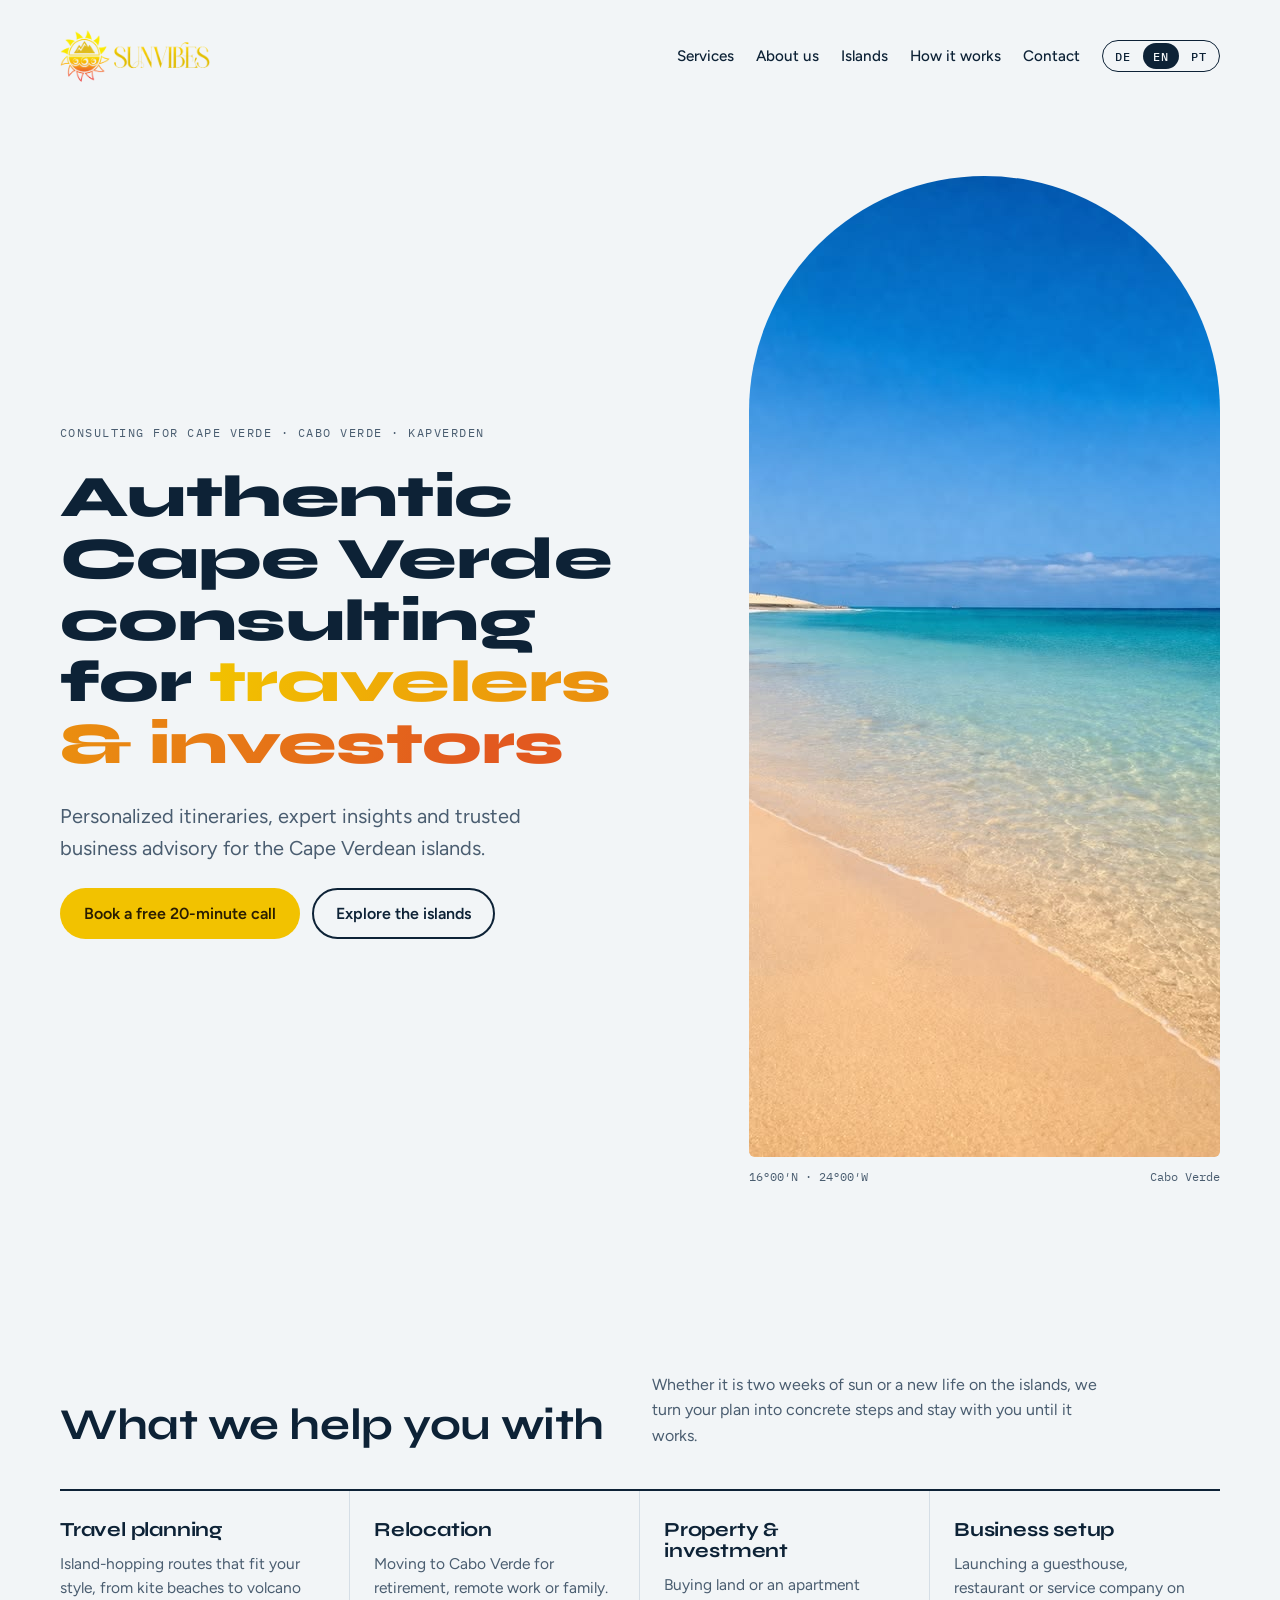
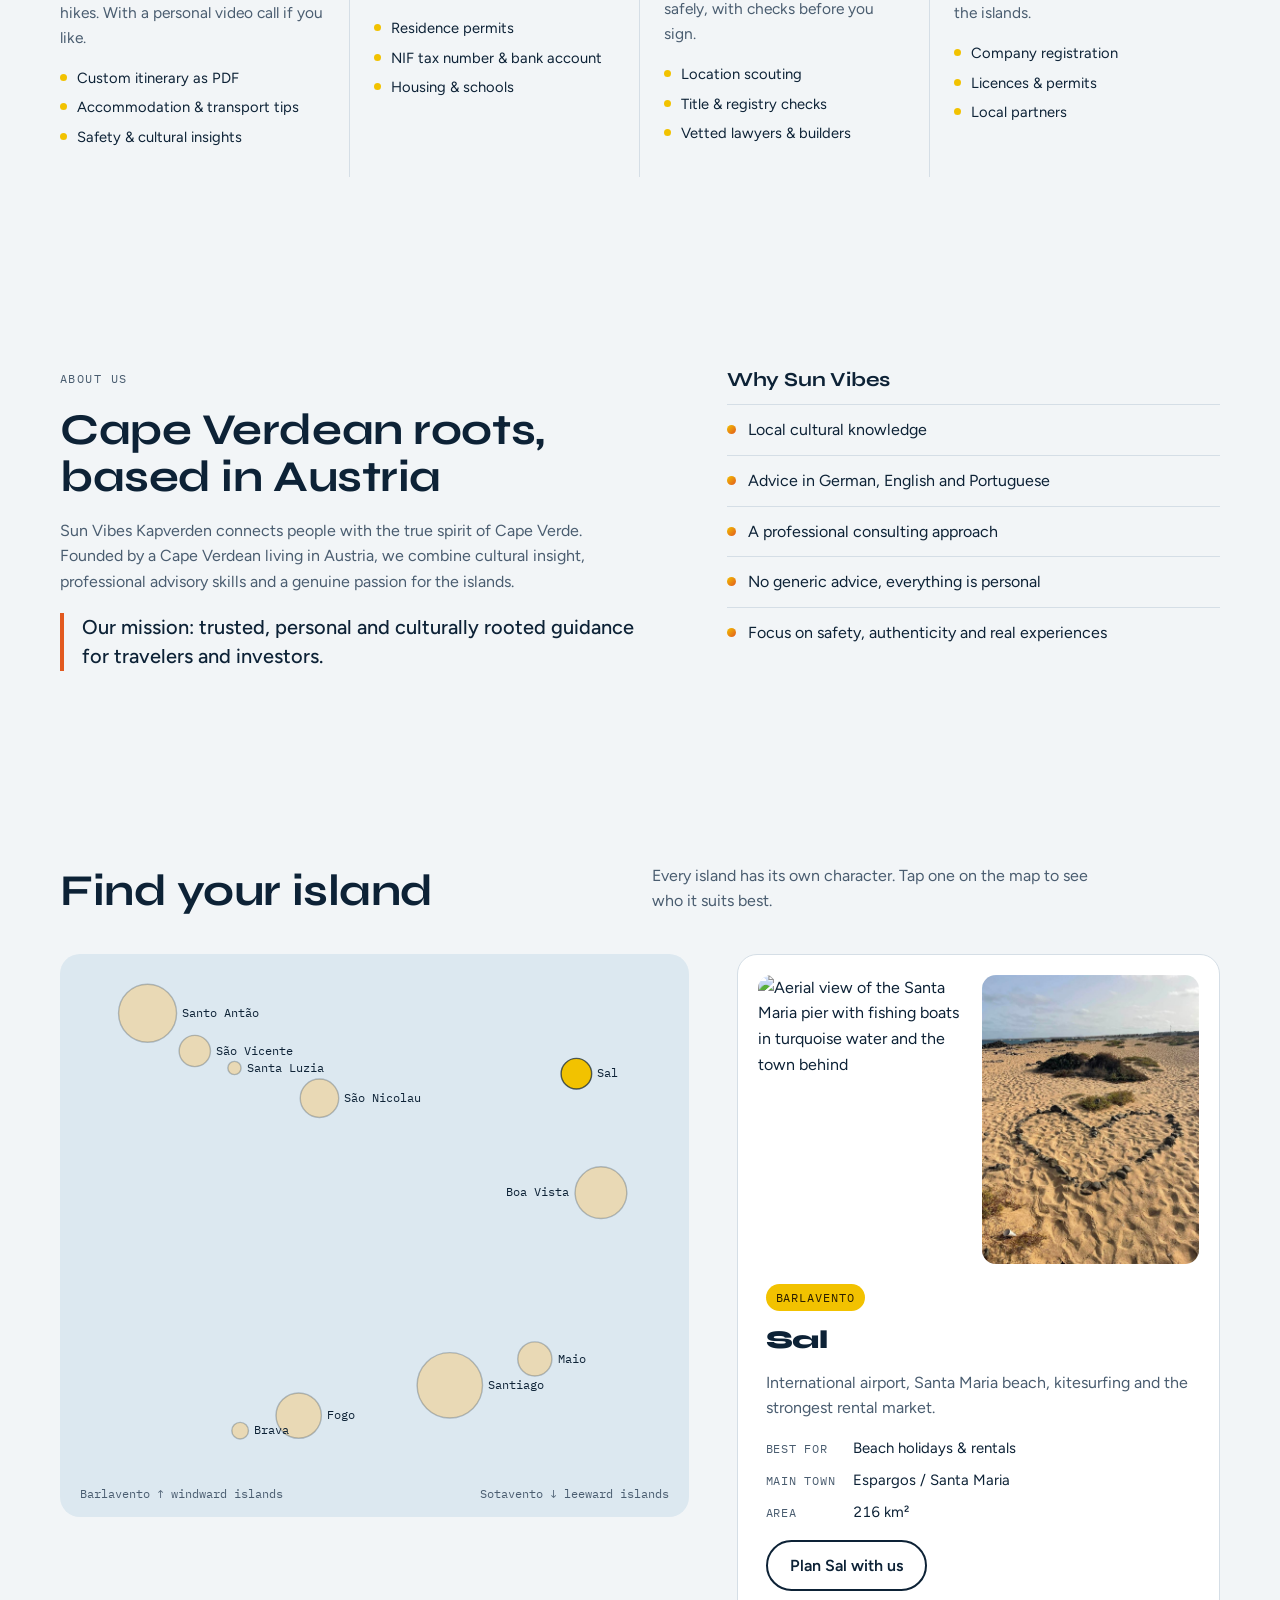
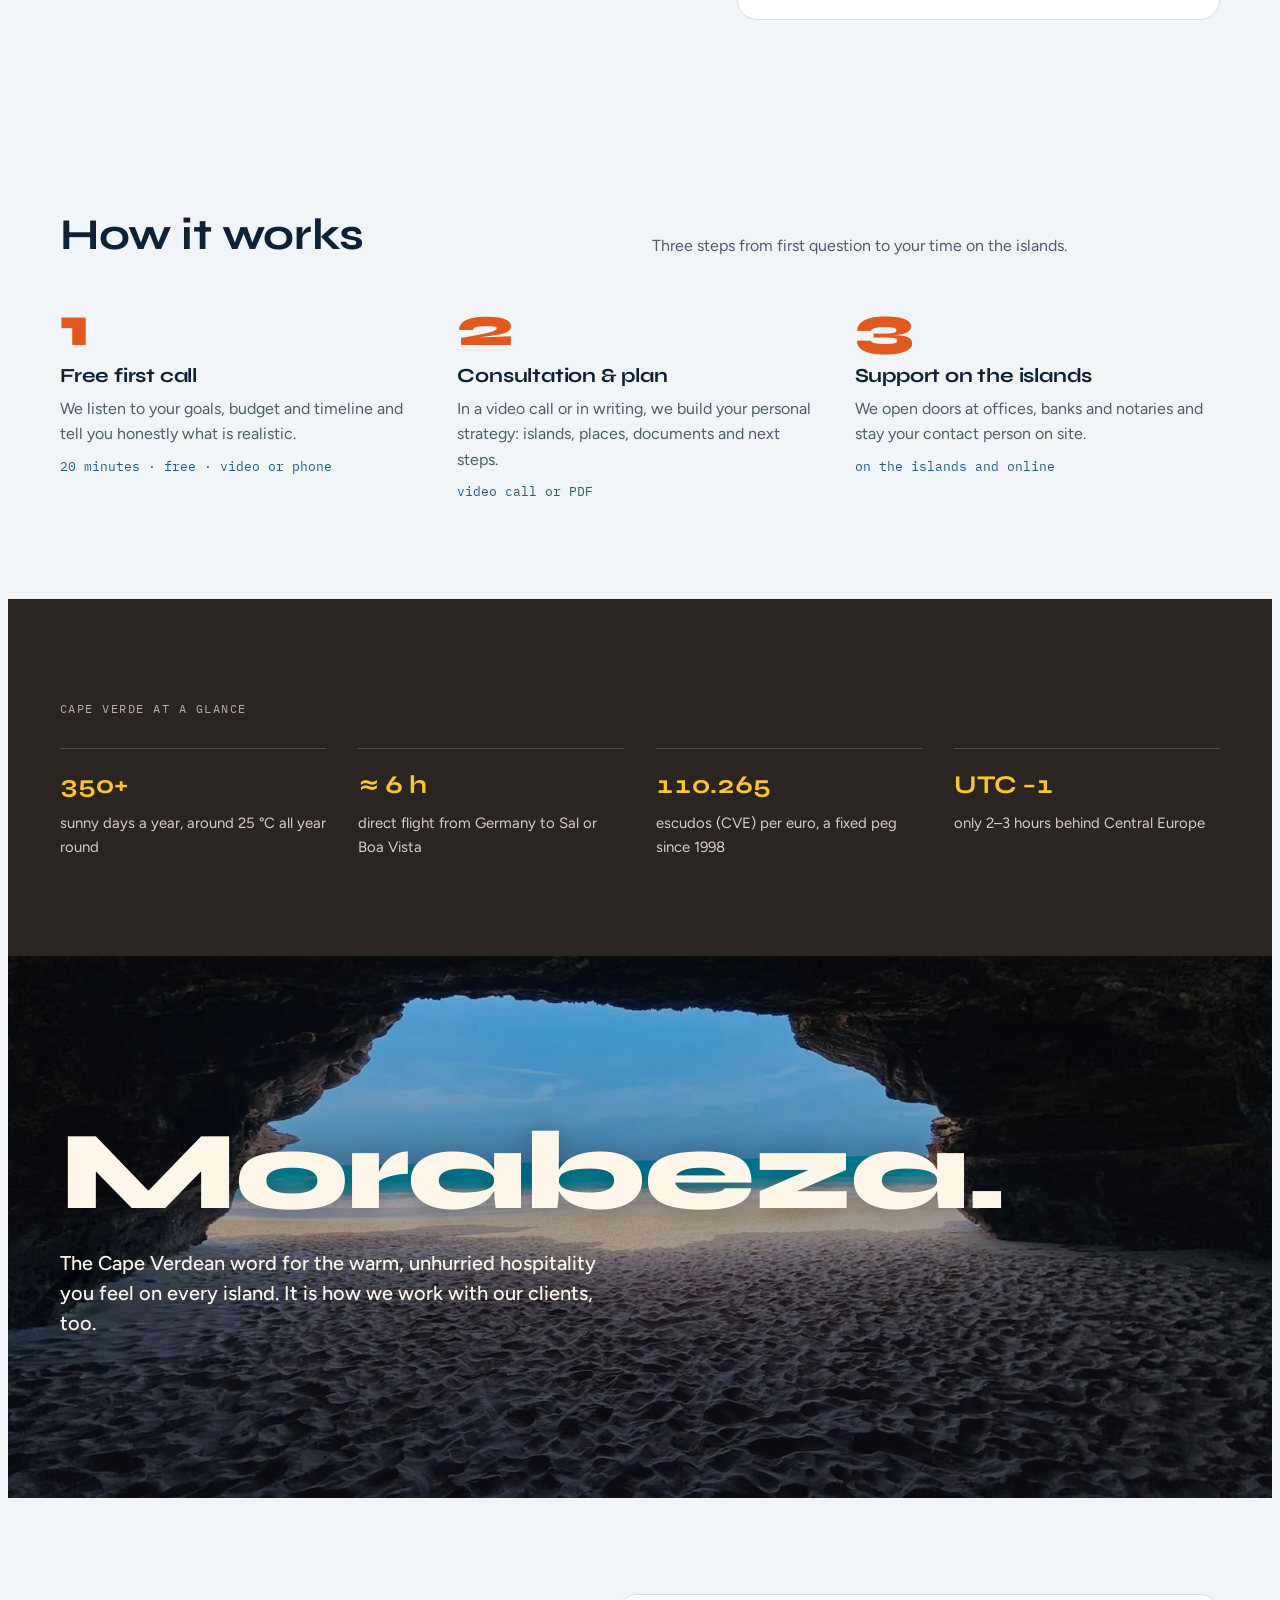
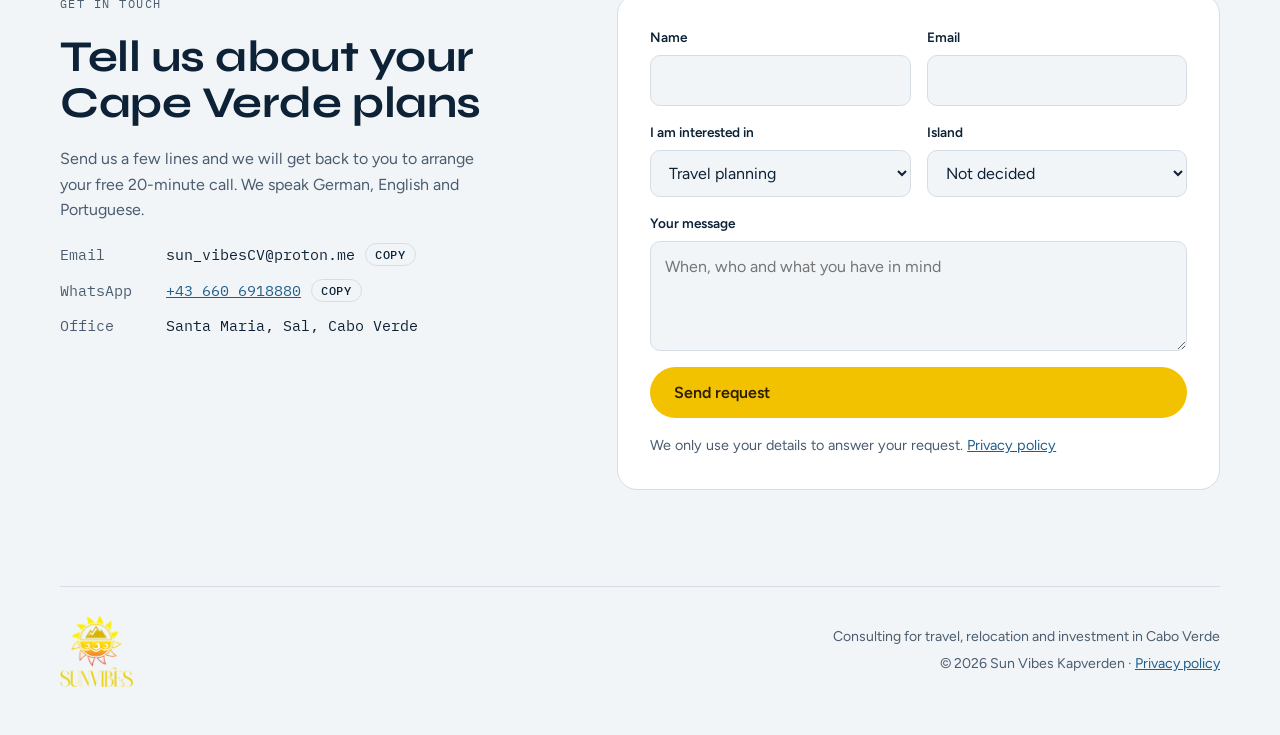
==== commit f300e4f3: "Add files via upload" ====
--- a/index.html
+++ b/index.html
@@ -19,36 +19,7 @@
 <meta property="og:image" content="https://www.sunvibescv.com/img/og-image.jpg">
 <meta property="og:image:width" content="1200">
 <meta property="og:image:height" content="630">
-<meta property="og:locale" content="de_AT">
-<meta property="og:locale:alternate" content="en_GB">
-<meta property="og:locale:alternate" content="pt_PT">
-<meta property="og:image:alt" content="Sun Vibes Kapverden: Beratung für Reisende &amp; Investoren auf den Kapverden">
 <meta name="twitter:card" content="summary_large_image">
-<meta name="twitter:title" content="Sun Vibes Kapverden">
-<meta name="twitter:description" content="Authentische Kapverden-Beratung für Reisende &amp; Investoren · Authentic Cape Verde consulting for travelers &amp; investors">
-<meta name="twitter:image" content="https://www.sunvibescv.com/img/og-image.jpg">
-<script type="application/ld+json">
-{
-  "@context": "https://schema.org",
-  "@type": "ProfessionalService",
-  "name": "Sun Vibes Kapverden",
-  "url": "https://www.sunvibescv.com/",
-  "image": "https://www.sunvibescv.com/img/og-image.jpg",
-  "logo": "https://www.sunvibescv.com/img/icon-192.png",
-  "description": "Consulting for travel, relocation, property and business setup in Cabo Verde, in German, English and Portuguese.",
-  "email": "sun_vibesCV@proton.me",
-  "telephone": "+436606918880",
-  "address": { "@type": "PostalAddress", "addressLocality": "Santa Maria", "addressRegion": "Sal", "addressCountry": "CV" },
-  "areaServed": { "@type": "Country", "name": "Cabo Verde" },
-  "knowsLanguage": ["de", "en", "pt"],
-  "makesOffer": [
-    { "@type": "Offer", "itemOffered": { "@type": "Service", "name": "Travel planning" } },
-    { "@type": "Offer", "itemOffered": { "@type": "Service", "name": "Relocation" } },
-    { "@type": "Offer", "itemOffered": { "@type": "Service", "name": "Property & investment" } },
-    { "@type": "Offer", "itemOffered": { "@type": "Service", "name": "Business setup" } }
-  ]
-}
-</script>
 <link rel="stylesheet" href="fonts/fonts.css">
 <style>
 /* Layout: a sun-and-ocean hero, then an archipelago map you can click, island by island, framed by quiet text columns */
@@ -242,32 +213,6 @@
 footer img { height: 72px; width: auto; display: block; }
 .foot-meta { display: flex; flex-direction: column; gap: 4px; text-align: right; }
 
-/* Upgrades: skip link, sticky header, WhatsApp button, reveal, FAQ */
-.skip { position: absolute; left: 12px; top: -60px; z-index: 100; background: var(--sun); color: var(--sun-ink); padding: 10px 16px; border-radius: 999px; font-weight: 600; text-decoration: none; transition: top .15s ease; }
-.skip:focus { top: 12px; }
-.site-header { position: sticky; top: 0; z-index: 50; margin-inline: calc(var(--gutter) * -1); padding-inline: var(--gutter); background: color-mix(in srgb, var(--salt) 88%, transparent); -webkit-backdrop-filter: blur(10px); backdrop-filter: blur(10px); border-bottom: 1px solid transparent; transition: border-color .2s ease, box-shadow .2s ease; }
-.site-header.scrolled { border-bottom-color: var(--line); box-shadow: 0 6px 20px rgba(13,34,54,.06); }
-.site-header .nav { padding-block: 12px; }
-.site-header.scrolled .brand img { height: 42px; }
-.brand img { transition: height .2s ease; }
-section[id] { scroll-margin-top: 84px; }
-.nav-links a[aria-current="true"] { color: var(--sea); box-shadow: 0 2px 0 var(--sun); }
-.wa-float { position: fixed; right: max(16px, env(safe-area-inset-right)); bottom: max(16px, env(safe-area-inset-bottom)); z-index: 60; display: inline-flex; align-items: center; gap: 10px; background: #25d366; color: #06371a; font: 600 0.95rem var(--f-body); padding: 13px 18px; border-radius: 999px; text-decoration: none; box-shadow: 0 8px 24px rgba(0,0,0,.22); transition: transform .15s ease; }
-.wa-float:hover { transform: translateY(-2px); }
-.wa-float svg { width: 22px; height: 22px; fill: currentColor; flex: none; }
-@media (max-width: 560px) { .wa-float span { display: none; } .wa-float { padding: 14px; } }
-.reveal { opacity: 0; transform: translateY(18px); transition: opacity .6s ease, transform .6s ease; }
-.reveal.in { opacity: 1; transform: none; }
-.no-js .reveal { opacity: 1; transform: none; }
-@media (prefers-reduced-motion: reduce) { .reveal { opacity: 1; transform: none; } }
-.faq-list { display: flex; flex-direction: column; border-top: 2px solid var(--ink); max-width: 820px; }
-.faq-list details { border-bottom: 1px solid var(--line); padding-block: 4px; }
-.faq-list summary { cursor: pointer; list-style: none; display: flex; justify-content: space-between; align-items: center; gap: 16px; padding-block: 16px; font-family: var(--f-display); font-weight: 700; font-size: var(--step-1); }
-.faq-list summary::-webkit-details-marker { display: none; }
-.faq-list summary::after { content: "+"; flex: none; width: 30px; height: 30px; border-radius: 50%; display: grid; place-items: center; background: var(--sun); color: var(--sun-ink); font: 600 1.2rem var(--f-body); transition: transform .2s ease; }
-.faq-list details[open] summary::after { transform: rotate(45deg); }
-.faq-list details p { color: var(--ink-soft); padding-bottom: 18px; max-width: 62ch; }
-
 /* Responsive */
 @media (max-width: 900px) {
   .hero, .islands, .contact, .sec-head, .about { grid-template-columns: 1fr; }
@@ -286,12 +231,10 @@
 </style>
 </head>
 <body>
-<a class="skip" href="#main" data-i18n="skip"></a>
-
-<header class="site-header" id="top">
-  <div class="wrap">
-  <div class="nav">
-    <a class="brand" href="#top"><img src="img/logo-wide.png" alt="Sun Vibes Kapverden" width="720" height="249"></a>
+
+<div class="wrap">
+  <header class="nav">
+    <a class="brand" href="#top" id="top"><img src="img/logo-wide.png" alt="Sun Vibes Kapverden" width="720" height="249"></a>
     <div class="nav-right">
       <nav class="nav-links" aria-label="Main">
         <a href="#services" data-i18n="nav.services">Leistungen</a>
@@ -306,12 +249,8 @@
         <button type="button" id="lang-pt" data-lang="pt" lang="pt" aria-label="Português">PT</button>
       </div>
     </div>
-  </div>
-  </div>
-</header>
-
-<main id="main">
-<div class="wrap">
+  </header>
+
   <div class="hero">
     <div class="hero-copy">
       <span class="eyebrow" data-i18n="hero.eyebrow"></span>
@@ -323,7 +262,7 @@
       </div>
     </div>
     <figure class="hero-art" style="margin:0">
-      <img src="img/hero-beach.jpg" alt="" data-i18n-alt="hero.alt" width="736" height="981" fetchpriority="high" decoding="async">
+      <img src="img/hero-beach.jpg" alt="" data-i18n-alt="hero.alt" width="736" height="981">
       <figcaption class="coords"><span>16°00′N · 24°00′W</span><span>Cabo Verde</span></figcaption>
     </figure>
   </div>
@@ -444,21 +383,6 @@
   </div>
 </section>
 
-<section id="faq">
-  <div class="wrap">
-    <div class="sec-head">
-      <h2 data-i18n="faq.title"></h2>
-      <p data-i18n="faq.intro"></p>
-    </div>
-    <div class="faq-list">
-      <details><summary data-i18n="faq.q1"></summary><p data-i18n="faq.a1"></p></details>
-      <details><summary data-i18n="faq.q2"></summary><p data-i18n="faq.a2"></p></details>
-      <details><summary data-i18n="faq.q3"></summary><p data-i18n="faq.a3"></p></details>
-      <details><summary data-i18n="faq.q4"></summary><p data-i18n="faq.a4"></p></details>
-    </div>
-  </div>
-</section>
-
 <section id="contact">
   <div class="wrap contact">
     <div class="contact-info">
@@ -492,7 +416,6 @@
     </form>
   </div>
 </section>
-</main>
 
 <div class="wrap">
   <footer>
@@ -504,14 +427,8 @@
   </footer>
 </div>
 
-<a class="wa-float" href="https://wa.me/436606918880" target="_blank" rel="noopener" data-i18n-aria="wa.float">
-  <svg viewBox="0 0 24 24" aria-hidden="true"><path d="M12.04 2a9.9 9.9 0 0 0-8.5 14.9L2 22l5.25-1.5A9.9 9.9 0 1 0 12.04 2Zm5.8 14.1c-.25.7-1.4 1.3-1.95 1.35-.5.05-1.1.2-3.7-.8-3.1-1.2-5.1-4.4-5.25-4.6-.15-.2-1.25-1.65-1.25-3.15s.8-2.2 1.05-2.5c.3-.3.6-.35.8-.35h.55c.2 0 .4 0 .6.45.25.55.8 1.95.85 2.1.1.15.1.3 0 .5-.1.2-.15.3-.3.5l-.45.5c-.15.15-.3.3-.15.6.15.3.7 1.15 1.5 1.85 1.05.9 1.9 1.2 2.2 1.3.3.15.45.1.65-.05.2-.2.75-.85.95-1.15.2-.3.4-.25.65-.15.25.1 1.6.75 1.9.9.3.15.45.2.55.3.1.2.1.8-.15 1.5Z"/></svg>
-  <span data-i18n="wa.label"></span>
-</a>
-
 <script>
-document.documentElement.classList.add("js");
-const EMAIL ="sun_vibesCV@proton.me";
+const EMAIL = "sun_vibesCV@proton.me";
 const WA = "436606918880";
 
 const T = {
@@ -565,16 +482,7 @@
     "form.wa": "Per WhatsApp senden",
     "wa.msg": "Hallo Sun Vibes Kapverden!\nName: {name}\nE-Mail: {email}\nThema: {topic}\nInsel: {island}\n\n{msg}",
     "footer": "Beratung für Reise, Auswanderung und Investition auf den Kapverden",
-    "none": "Keiner, Schutzgebiet",
-    "skip": "Zum Inhalt springen", "wa.label": "WhatsApp", "wa.float": "Per WhatsApp schreiben", "form.mail": "Per E-Mail senden",
-    "mail.subj": "Anfrage Sun Vibes Kapverden",
-    "meta.title": "Sun Vibes Kapverden · Beratung für Reisende & Investoren",
-    "meta.desc": "Beratung für Reise, Auswanderung, Immobilien und Firmengründung auf den Kapverden. Persönlich, auf Deutsch, Englisch und Portugiesisch.",
-    "faq.title": "Häufige Fragen", "faq.intro": "Kurz beantwortet, bevor Sie uns schreiben.",
-    "faq.q1": "Ist das Erstgespräch wirklich kostenlos?", "faq.a1": "Ja. Das Erstgespräch dauert 20 Minuten, ist kostenlos und findet per Video oder Telefon statt. Wir hören Ihre Ziele, Ihr Budget und Ihren Zeitplan und sagen Ihnen ehrlich, was realistisch ist.",
-    "faq.q2": "In welchen Sprachen beraten Sie?", "faq.a2": "Auf Deutsch, Englisch und Portugiesisch.",
-    "faq.q3": "Wobei können Sie mir helfen?", "faq.a3": "Bei Reiseplanung, Auswanderung, Immobilien und Investition sowie bei der Gründung einer Firma auf den Kapverden. Schreiben Sie uns auch, wenn Sie noch unsicher sind.",
-    "faq.q4": "Wie starte ich?", "faq.a4": "Füllen Sie das Kontaktformular aus. Sie erhalten eine fertige Nachricht, die Sie per WhatsApp oder E-Mail an uns senden. Wir melden uns, um Ihr Gespräch zu vereinbaren."
+    "none": "Keiner, Schutzgebiet"
   },
   en: {
     "nav.services": "Services", "nav.about": "About us", "nav.islands": "Islands", "nav.process": "How it works", "nav.contact": "Contact",
@@ -626,16 +534,7 @@
     "form.wa": "Send via WhatsApp",
     "wa.msg": "Hello Sun Vibes Kapverden!\nName: {name}\nEmail: {email}\nTopic: {topic}\nIsland: {island}\n\n{msg}",
     "footer": "Consulting for travel, relocation and investment in Cabo Verde",
-    "none": "None, protected area",
-    "skip": "Skip to content", "wa.label": "WhatsApp", "wa.float": "Message us on WhatsApp", "form.mail": "Send via email",
-    "mail.subj": "Enquiry Sun Vibes Kapverden",
-    "meta.title": "Sun Vibes Kapverden · Consulting for travelers & investors",
-    "meta.desc": "Consulting for travel, relocation, property and business setup in Cabo Verde. Personal advice in German, English and Portuguese.",
-    "faq.title": "Frequently asked questions", "faq.intro": "Quick answers before you get in touch.",
-    "faq.q1": "Is the first call really free?", "faq.a1": "Yes. The first call lasts 20 minutes, is free and takes place by video or phone. We listen to your goals, budget and timeline and tell you honestly what is realistic.",
-    "faq.q2": "Which languages do you advise in?", "faq.a2": "German, English and Portuguese.",
-    "faq.q3": "What can you help me with?", "faq.a3": "Travel planning, relocation, property and investment, and setting up a business in Cabo Verde. Write to us even if you are not sure yet.",
-    "faq.q4": "How do I get started?", "faq.a4": "Fill in the contact form. You get a ready-made message to send us by WhatsApp or email, and we get back to you to arrange your call."
+    "none": "None, protected area"
   },
   pt: {
     "nav.services": "Serviços", "nav.about": "Sobre nós", "nav.islands": "Ilhas", "nav.process": "Como funciona", "nav.contact": "Contacto",
@@ -687,16 +586,7 @@
     "form.wa": "Enviar por WhatsApp",
     "wa.msg": "Olá Sun Vibes Kapverden!\nNome: {name}\nE-mail: {email}\nTema: {topic}\nIlha: {island}\n\n{msg}",
     "footer": "Consultoria para viagens, mudança e investimento em Cabo Verde",
-    "none": "Nenhuma, área protegida",
-    "skip": "Saltar para o conteúdo", "wa.label": "WhatsApp", "wa.float": "Escreva-nos no WhatsApp", "form.mail": "Enviar por e-mail",
-    "mail.subj": "Pedido Sun Vibes Kapverden",
-    "meta.title": "Sun Vibes Kapverden · Consultoria para viajantes e investidores",
-    "meta.desc": "Consultoria para viagens, mudança, imobiliário e criação de empresas em Cabo Verde. Aconselhamento pessoal em alemão, inglês e português.",
-    "faq.title": "Perguntas frequentes", "faq.intro": "Respostas rápidas antes de nos contactar.",
-    "faq.q1": "A primeira conversa é mesmo gratuita?", "faq.a1": "Sim. A primeira conversa dura 20 minutos, é gratuita e decorre por vídeo ou telefone. Ouvimos os seus objetivos, orçamento e prazos e dizemos-lhe com honestidade o que é realista.",
-    "faq.q2": "Em que línguas aconselham?", "faq.a2": "Em alemão, inglês e português.",
-    "faq.q3": "Em que me podem ajudar?", "faq.a3": "Planeamento de viagens, mudança, imobiliário e investimento, e criação de empresas em Cabo Verde. Escreva-nos mesmo que ainda não tenha a certeza.",
-    "faq.q4": "Como começo?", "faq.a4": "Preencha o formulário de contacto. Recebe uma mensagem pronta a enviar por WhatsApp ou e-mail, e entramos em contacto para marcar a conversa."
+    "none": "Nenhuma, área protegida"
   }
 };
 
@@ -783,9 +673,6 @@
   document.querySelectorAll("[data-i18n-html]").forEach(el => { el.innerHTML = t(el.dataset.i18nHtml); });
   document.querySelectorAll("[data-i18n-ph]").forEach(el => { el.placeholder = t(el.dataset.i18nPh); });
   document.querySelectorAll("[data-i18n-alt]").forEach(el => { el.alt = t(el.dataset.i18nAlt); });
-  document.querySelectorAll("[data-i18n-aria]").forEach(el => { el.setAttribute("aria-label", t(el.dataset.i18nAria)); });
-  document.title = t("meta.title");
-  const md = document.querySelector('meta[name="description"]'); if (md) md.content = t("meta.desc");
   document.querySelectorAll(".lang button").forEach(b => b.setAttribute("aria-pressed", b.dataset.lang === lang ? "true" : "false"));
   select(current);
   try { localStorage.setItem("svk-lang", lang); } catch (e) {}
@@ -871,33 +758,8 @@
   });
   note.className = "form-ok";
   note.innerHTML = `<span>${esc(t("form.ok", { name, email: EMAIL }))}</span>
-    <span class="hero-ctas">
-      <a class="btn btn-sun" href="https://wa.me/${WA}?text=${encodeURIComponent(msg)}" target="_blank" rel="noopener">${esc(t("form.wa"))}</a>
-      <a class="btn btn-ghost" href="mailto:${EMAIL}?subject=${encodeURIComponent(t("mail.subj"))}&body=${encodeURIComponent(msg)}">${esc(t("form.mail"))}</a>
-    </span>`;
+    <a class="btn btn-sun" href="https://wa.me/${WA}?text=${encodeURIComponent(msg)}" target="_blank" rel="noopener">${esc(t("form.wa"))}</a>`;
 });
-
-// Sticky header shadow + active nav link
-const header = document.querySelector(".site-header");
-const onScroll = () => header.classList.toggle("scrolled", window.scrollY > 8);
-window.addEventListener("scroll", onScroll, { passive: true }); onScroll();
-const navLinks = [...document.querySelectorAll(".nav-links a")];
-if ("IntersectionObserver" in window) {
-  const spy = new IntersectionObserver(entries => {
-    entries.forEach(en => {
-      if (en.isIntersecting) navLinks.forEach(a => a.toggleAttribute("aria-current", a.getAttribute("href") === "#" + en.target.id));
-    });
-  }, { rootMargin: "-40% 0px -55% 0px" });
-  navLinks.forEach(a => { const s = document.querySelector(a.getAttribute("href")); if (s) spy.observe(s); });
-
-  // Scroll reveal
-  const rv = new IntersectionObserver(entries => {
-    entries.forEach(en => { if (en.isIntersecting) { en.target.classList.add("in"); rv.unobserve(en.target); } });
-  }, { threshold: 0.12 });
-  document.querySelectorAll(".sec-head, .svc, .about-text, .why, .map-box, .island-card, .step, .fact, .faq-list, .contact-info, form").forEach(el => {
-    el.classList.add("reveal"); rv.observe(el);
-  });
-}
 
 // Start language: saved choice, else browser language, else German
 let start = null;
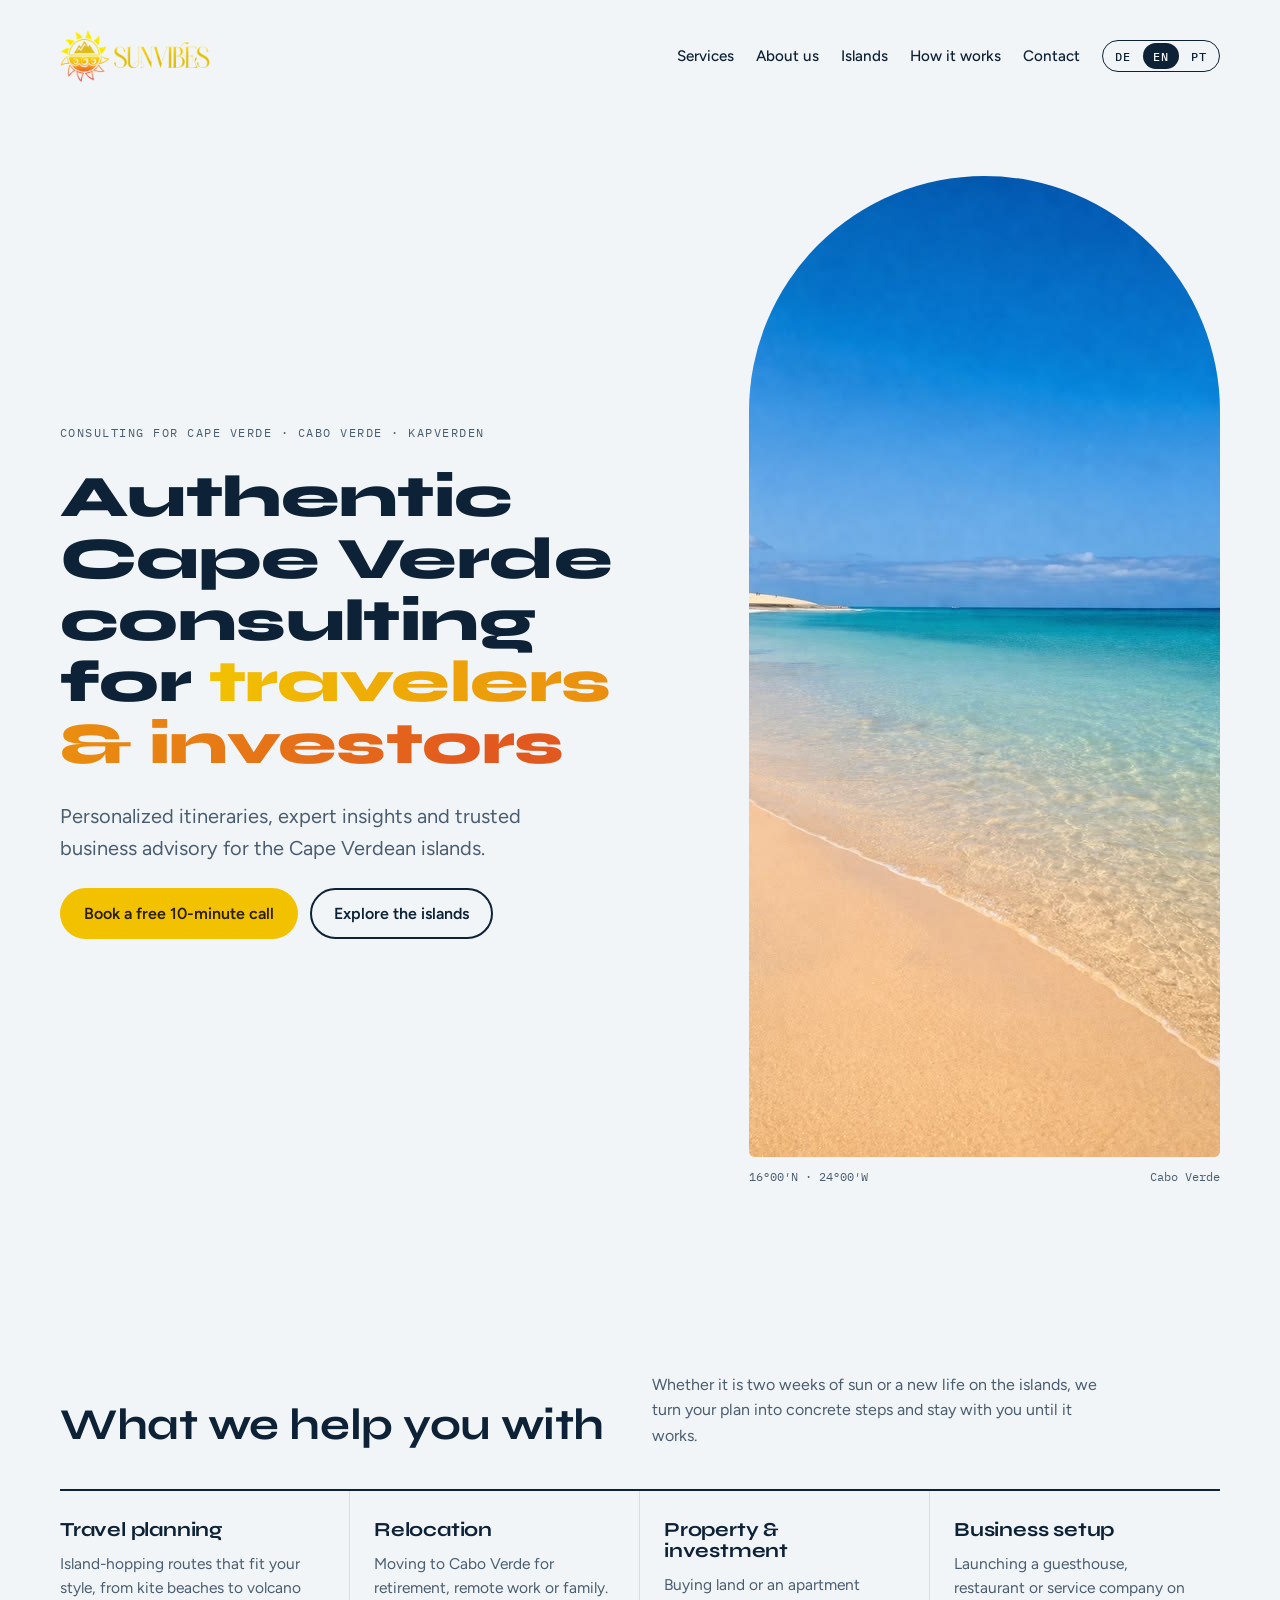
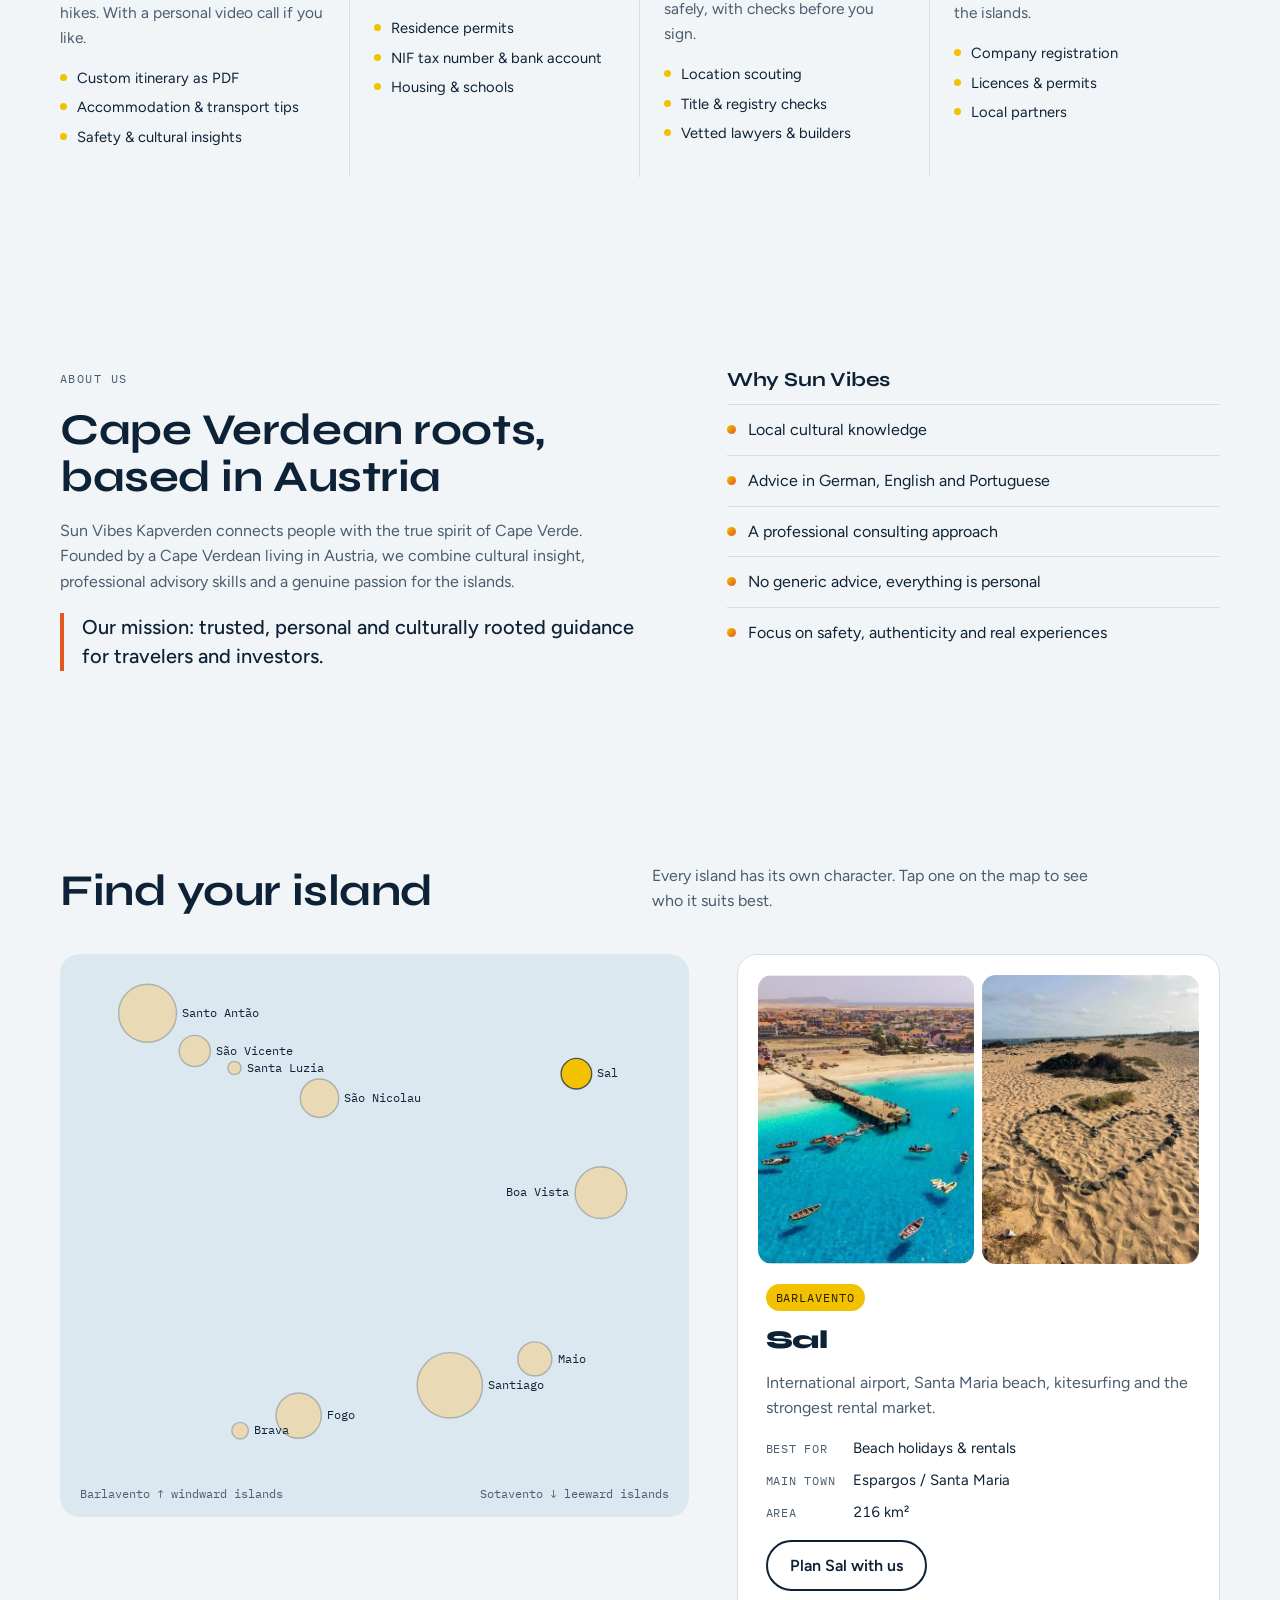
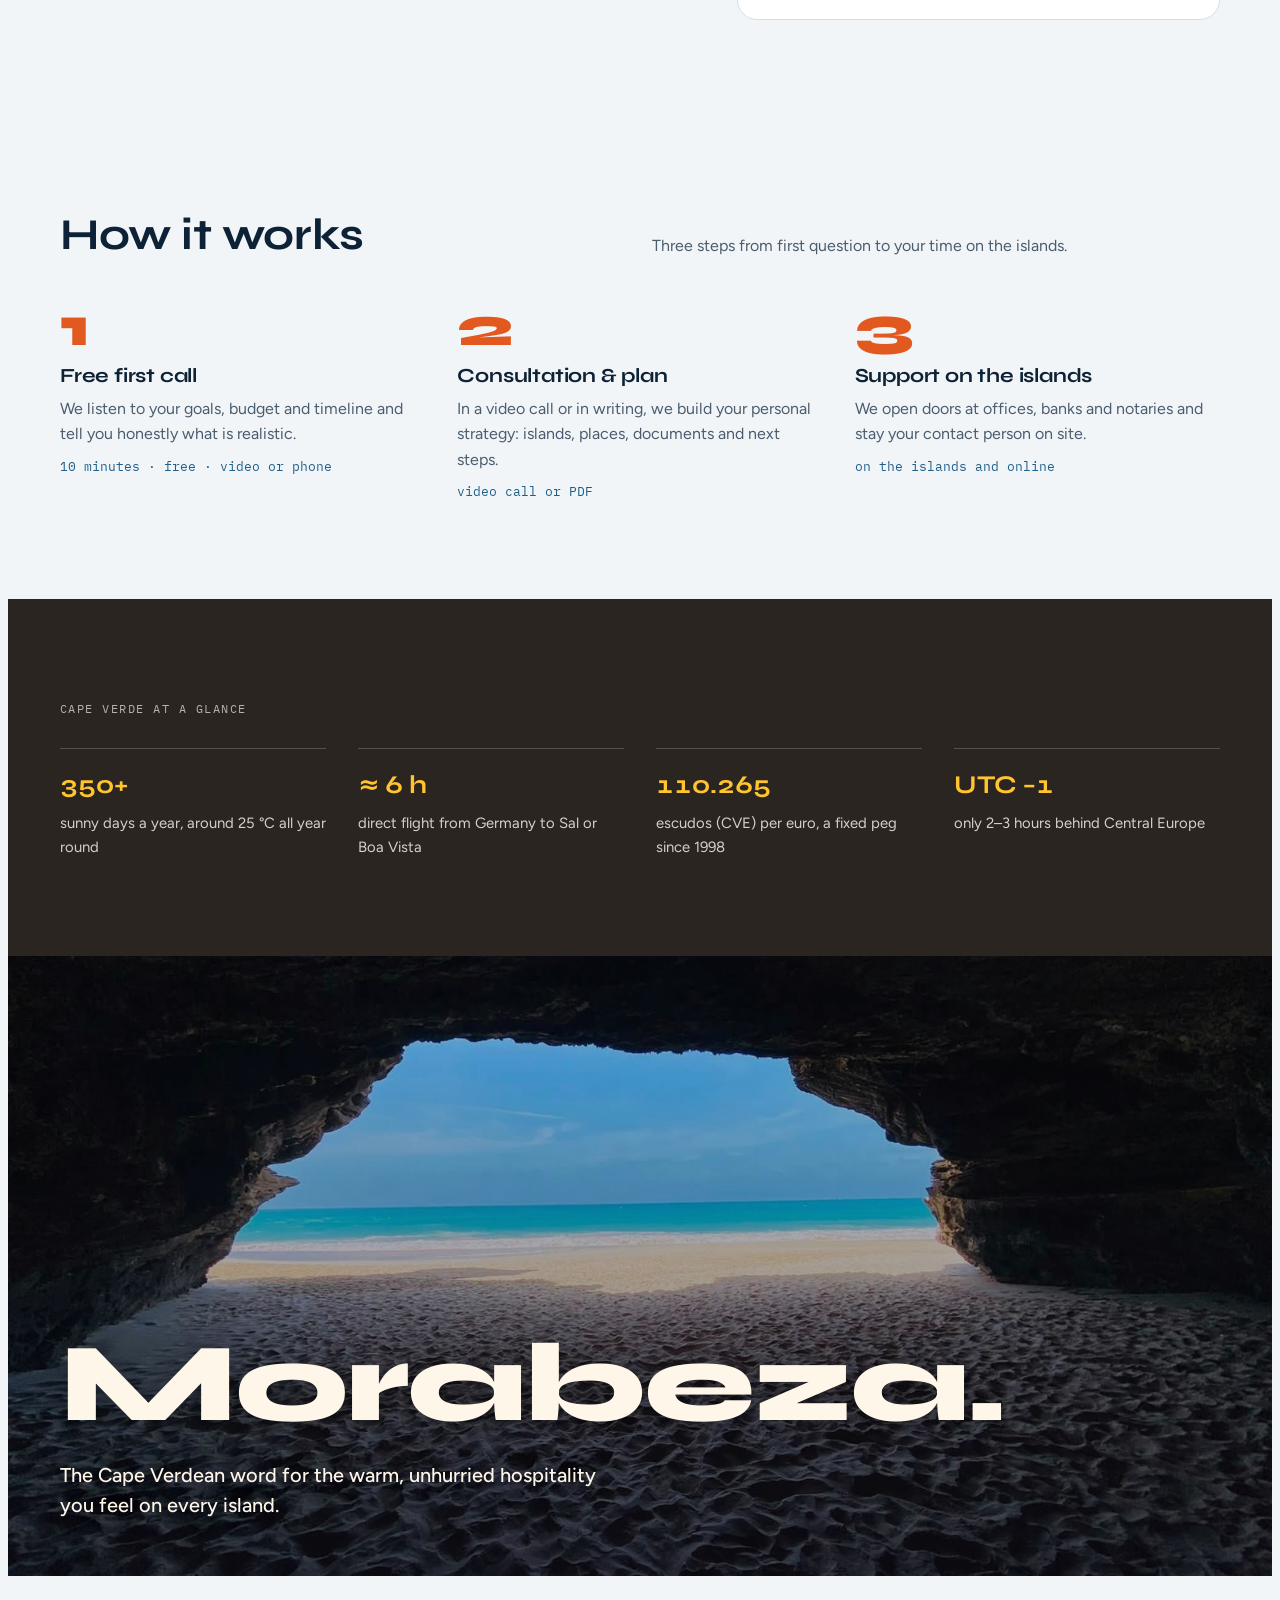
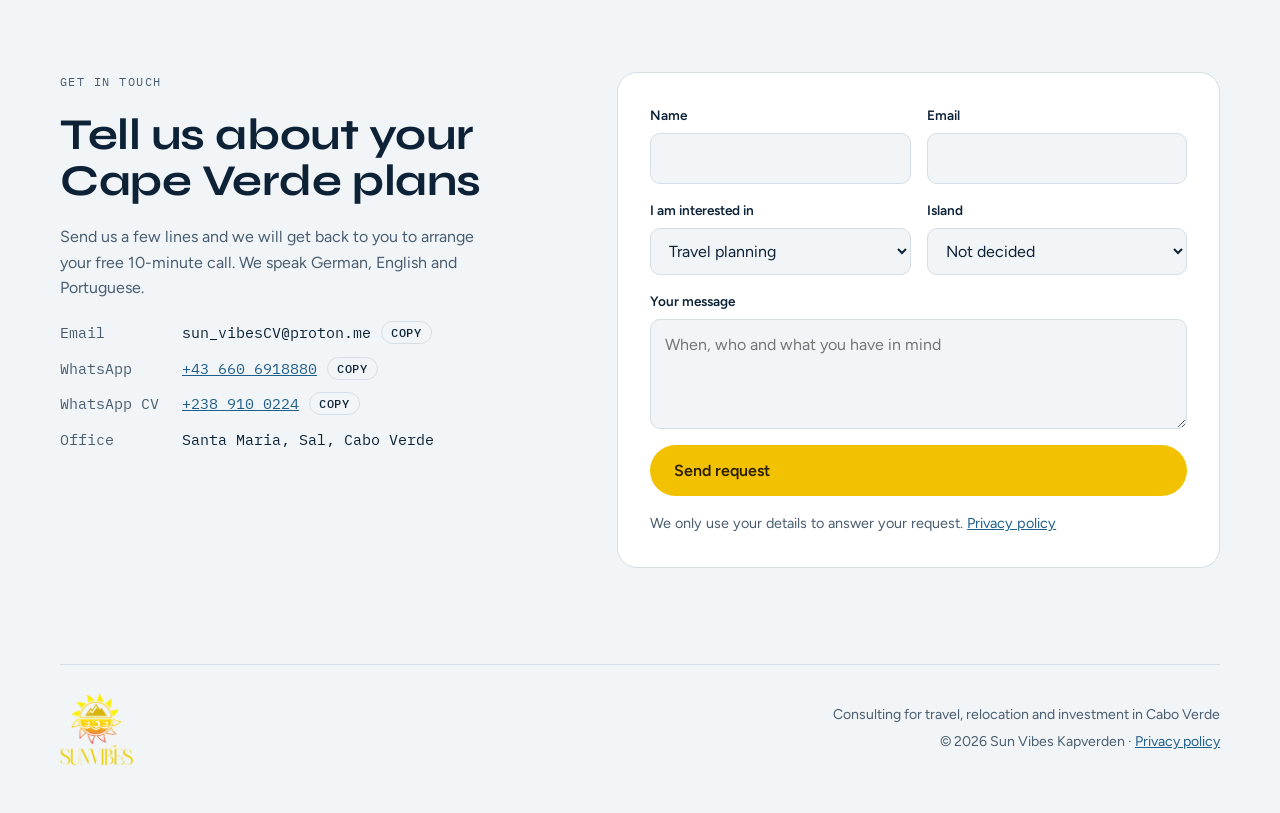
==== commit 286b1cc5: "Add files via upload" ====
--- a/index.html
+++ b/index.html
@@ -130,9 +130,9 @@
 .island-photos.two img { aspect-ratio: 3 / 4; }
 
 /* Morabeza: cave-view photo band, always dark */
-.morabeza-band { position: relative; margin-inline: calc(var(--gutter) * -1); padding-inline: var(--gutter); padding-block: clamp(80px, 14vw, 160px); background: #14181c url("img/cave.jpg") center 55% / cover no-repeat; color: #fff6ea; }
+.morabeza-band { position: relative; display: flex; align-items: flex-end; min-height: clamp(380px, 52vw, 620px); margin-inline: calc(var(--gutter) * -1); padding-inline: var(--gutter); padding-block: clamp(32px, 5vw, 56px); background: #14181c url("img/cave.jpg") center 55% / cover no-repeat; color: #fff6ea; }
 .morabeza-band::before { content: ""; position: absolute; inset: 0; background: linear-gradient(180deg, rgba(10,8,20,.15), rgba(10,8,20,.55)); }
-.morabeza-band .wrap { position: relative; }
+.morabeza-band .wrap { position: relative; width: 100%; }
 .morabeza-band p { font-family: var(--f-display); font-weight: 800; font-size: clamp(3rem, 10vw, 7rem); line-height: 1; letter-spacing: -0.02em; text-shadow: 0 2px 30px rgba(0,0,0,.35); }
 .morabeza-band small { display: block; font-family: var(--f-body); font-weight: 500; font-size: var(--step-1); line-height: 1.5; letter-spacing: 0; margin-top: 20px; max-width: 44ch; color: #fff6ea; }
 
@@ -194,7 +194,7 @@
 .contact-info p { color: var(--ink-soft); max-width: 42ch; }
 .contact-lines { display: flex; flex-direction: column; gap: 12px; font-family: var(--f-mono); font-size: 0.92rem; }
 .cline { display: flex; align-items: center; gap: 10px; flex-wrap: wrap; min-width: 0; }
-.cline .k { color: var(--ink-soft); width: 96px; flex: none; }
+.cline .k { color: var(--ink-soft); width: 112px; flex: none; }
 .cline .v { overflow-wrap: anywhere; user-select: all; }
 .cline a.v { user-select: text; }
 .copy { font: 500 0.72rem var(--f-mono); letter-spacing: .06em; text-transform: uppercase; color: var(--ink); background: transparent; border: 1px solid var(--line); border-radius: 999px; padding: 3px 9px; cursor: pointer; }
@@ -392,6 +392,7 @@
       <div class="contact-lines">
         <div class="cline"><span class="k" data-i18n="c.email"></span><span class="v" id="email-v">sun_vibesCV@proton.me</span><button type="button" class="copy" id="copy-email" data-copy="sun_vibesCV@proton.me" data-i18n="c.copy"></button></div>
         <div class="cline"><span class="k">WhatsApp</span><a class="v" href="https://wa.me/436606918880" target="_blank" rel="noopener">+43 660 6918880</a><button type="button" class="copy" id="copy-wa" data-copy="+436606918880" data-i18n="c.copy"></button></div>
+        <div class="cline"><span class="k">WhatsApp CV</span><a class="v" href="https://wa.me/2389100224" target="_blank" rel="noopener">+238 910 0224</a><button type="button" class="copy" id="copy-wa-cv" data-copy="+2389100224" data-i18n="c.copy"></button></div>
         <div class="cline"><span class="k" data-i18n="c.office"></span><span class="v">Santa Maria, Sal, Cabo Verde</span></div>
       </div>
     </div>
@@ -437,7 +438,7 @@
     "hero.eyebrow": "Beratung für die Kapverden · Cabo Verde · Cape Verde",
     "hero.title": "Authentische Kapverden-Beratung für <em>Reisende &amp; Investoren</em>",
     "hero.lede": "Persönliche Reiserouten, echtes Insiderwissen und verlässliche Business-Beratung für die Inseln von Cabo Verde.",
-    "hero.cta1": "Kostenloses 20-Minuten-Gespräch", "hero.cta2": "Inseln entdecken",
+    "hero.cta1": "Kostenloses 10-Minuten-Gespräch", "hero.cta2": "Inseln entdecken",
     "hero.alt": "Menschenleerer Sandstrand mit klarem, türkisfarbenem Wasser unter blauem Himmel",
     "about.eyebrow": "Über uns", "about.title": "Kapverdische Wurzeln, Zuhause in Österreich",
     "about.p": "Sun Vibes Kapverden verbindet Menschen mit dem wahren Geist der Kapverden. Mit kapverdischer Herkunft und einem Zuhause in Österreich verbinden wir kulturelles Insiderwissen, professionelle Beratung und echte Leidenschaft für die Inseln.",
@@ -461,7 +462,7 @@
     "isl.north": "Barlavento ↑ Inseln über dem Winde", "isl.south": "Sotavento ↓ Inseln unter dem Winde",
     "card.best": "Ideal für", "card.town": "Hauptort", "card.area": "Fläche", "card.cta": "{name} mit uns planen",
     "proc.title": "So funktioniert's", "proc.intro": "Drei Schritte von der ersten Frage bis zu Ihrer Zeit auf den Inseln.",
-    "s1.t": "Kostenloses Erstgespräch", "s1.p": "Wir hören uns Ihre Ziele, Ihr Budget und Ihren Zeitplan an und sagen Ihnen ehrlich, was realistisch ist.", "s1.w": "20 Minuten · kostenlos · Video oder Telefon",
+    "s1.t": "Kostenloses Erstgespräch", "s1.p": "Wir hören uns Ihre Ziele, Ihr Budget und Ihren Zeitplan an und sagen Ihnen ehrlich, was realistisch ist.", "s1.w": "10 Minuten · kostenlos · Video oder Telefon",
     "s2.t": "Beratung & Plan", "s2.p": "Per Videocall oder schriftlich erarbeiten wir Ihre persönliche Strategie: Inseln, Orte, Dokumente und nächste Schritte.", "s2.w": "Videocall oder PDF",
     "s3.t": "Begleitung vor Ort", "s3.p": "Wir öffnen Türen bei Behörden, Banken und Notaren und bleiben Ihr Ansprechpartner auf den Inseln.", "s3.w": "vor Ort und online",
     "facts.title": "Die Kapverden auf einen Blick",
@@ -469,9 +470,9 @@
     "f2.v": "≈ 6 Std.", "f2": "Direktflug aus Deutschland nach Sal oder Boa Vista",
     "f3.v": "110,265", "f3": "Escudos (CVE) pro Euro, fester Wechselkurs seit 1998",
     "f4": "nur 2–3 Stunden hinter Mitteleuropa",
-    "morabeza": "Das kapverdische Wort für die herzliche, entspannte Gastfreundschaft, die Sie auf jeder Insel spüren. Genau so arbeiten wir auch mit unseren Kunden.",
+    "morabeza": "Das kapverdische Wort für die herzliche, entspannte Gastfreundschaft, die Sie auf jeder Insel spüren.",
     "c.eyebrow": "Kontakt", "c.title": "Erzählen Sie uns von Ihren Kapverden-Plänen",
-    "c.intro": "Schreiben Sie uns ein paar Zeilen, und wir melden uns, um Ihr kostenloses 20-Minuten-Gespräch zu vereinbaren. Wir sprechen Deutsch, Englisch und Portugiesisch.",
+    "c.intro": "Schreiben Sie uns ein paar Zeilen, und wir melden uns, um Ihr kostenloses 10-Minuten-Gespräch zu vereinbaren. Wir sprechen Deutsch, Englisch und Portugiesisch.",
     "c.email": "E-Mail", "c.office": "Büro", "c.copy": "Kopieren", "c.copied": "Kopiert",
     "form.name": "Name", "form.email": "E-Mail", "form.topic": "Ich interessiere mich für", "form.island": "Insel",
     "form.unsure": "Noch unsicher", "form.undecided": "Noch offen", "form.msg": "Ihre Nachricht",
@@ -489,7 +490,7 @@
     "hero.eyebrow": "Consulting for Cape Verde · Cabo Verde · Kapverden",
     "hero.title": "Authentic Cape Verde consulting for <em>travelers &amp; investors</em>",
     "hero.lede": "Personalized itineraries, expert insights and trusted business advisory for the Cape Verdean islands.",
-    "hero.cta1": "Book a free 20-minute call", "hero.cta2": "Explore the islands",
+    "hero.cta1": "Book a free 10-minute call", "hero.cta2": "Explore the islands",
     "hero.alt": "Empty sand beach with clear turquoise water under a blue sky",
     "about.eyebrow": "About us", "about.title": "Cape Verdean roots, based in Austria",
     "about.p": "Sun Vibes Kapverden connects people with the true spirit of Cape Verde. Founded by a Cape Verdean living in Austria, we combine cultural insight, professional advisory skills and a genuine passion for the islands.",
@@ -513,7 +514,7 @@
     "isl.north": "Barlavento ↑ windward islands", "isl.south": "Sotavento ↓ leeward islands",
     "card.best": "Best for", "card.town": "Main town", "card.area": "Area", "card.cta": "Plan {name} with us",
     "proc.title": "How it works", "proc.intro": "Three steps from first question to your time on the islands.",
-    "s1.t": "Free first call", "s1.p": "We listen to your goals, budget and timeline and tell you honestly what is realistic.", "s1.w": "20 minutes · free · video or phone",
+    "s1.t": "Free first call", "s1.p": "We listen to your goals, budget and timeline and tell you honestly what is realistic.", "s1.w": "10 minutes · free · video or phone",
     "s2.t": "Consultation & plan", "s2.p": "In a video call or in writing, we build your personal strategy: islands, places, documents and next steps.", "s2.w": "video call or PDF",
     "s3.t": "Support on the islands", "s3.p": "We open doors at offices, banks and notaries and stay your contact person on site.", "s3.w": "on the islands and online",
     "facts.title": "Cape Verde at a glance",
@@ -521,9 +522,9 @@
     "f2.v": "≈ 6 h", "f2": "direct flight from Germany to Sal or Boa Vista",
     "f3.v": "110.265", "f3": "escudos (CVE) per euro, a fixed peg since 1998",
     "f4": "only 2–3 hours behind Central Europe",
-    "morabeza": "The Cape Verdean word for the warm, unhurried hospitality you feel on every island. It is how we work with our clients, too.",
+    "morabeza": "The Cape Verdean word for the warm, unhurried hospitality you feel on every island.",
     "c.eyebrow": "Get in touch", "c.title": "Tell us about your Cape Verde plans",
-    "c.intro": "Send us a few lines and we will get back to you to arrange your free 20-minute call. We speak German, English and Portuguese.",
+    "c.intro": "Send us a few lines and we will get back to you to arrange your free 10-minute call. We speak German, English and Portuguese.",
     "c.email": "Email", "c.office": "Office", "c.copy": "Copy", "c.copied": "Copied",
     "form.name": "Name", "form.email": "Email", "form.topic": "I am interested in", "form.island": "Island",
     "form.unsure": "Not sure yet", "form.undecided": "Not decided", "form.msg": "Your message",
@@ -541,7 +542,7 @@
     "hero.eyebrow": "Consultoria para Cabo Verde · Kapverden · Cape Verde",
     "hero.title": "Consultoria autêntica sobre Cabo Verde para <em>viajantes e investidores</em>",
     "hero.lede": "Roteiros personalizados, conhecimento especializado e aconselhamento empresarial de confiança para as ilhas de Cabo Verde.",
-    "hero.cta1": "Conversa gratuita de 20 min", "hero.cta2": "Explorar as ilhas",
+    "hero.cta1": "Conversa gratuita de 10 min", "hero.cta2": "Explorar as ilhas",
     "hero.alt": "Praia de areia deserta com água turquesa e transparente sob céu azul",
     "about.eyebrow": "Sobre nós", "about.title": "Raízes cabo-verdianas, com base na Áustria",
     "about.p": "A Sun Vibes Kapverden liga as pessoas ao verdadeiro espírito de Cabo Verde. Com raízes cabo-verdianas e base na Áustria, juntamos conhecimento cultural, competência de consultoria e uma paixão genuína pelas ilhas.",
@@ -565,7 +566,7 @@
     "isl.north": "Barlavento ↑ ilhas do norte", "isl.south": "Sotavento ↓ ilhas do sul",
     "card.best": "Ideal para", "card.town": "Cidade principal", "card.area": "Área", "card.cta": "Planear {name} connosco",
     "proc.title": "Como funciona", "proc.intro": "Três passos, da primeira pergunta até ao seu tempo nas ilhas.",
-    "s1.t": "Primeira conversa gratuita", "s1.p": "Ouvimos os seus objetivos, orçamento e prazos e dizemos-lhe com honestidade o que é realista.", "s1.w": "20 minutos · gratuita · vídeo ou telefone",
+    "s1.t": "Primeira conversa gratuita", "s1.p": "Ouvimos os seus objetivos, orçamento e prazos e dizemos-lhe com honestidade o que é realista.", "s1.w": "10 minutos · gratuita · vídeo ou telefone",
     "s2.t": "Consulta e plano", "s2.p": "Por videochamada ou por escrito, criamos a sua estratégia pessoal: ilhas, locais, documentos e próximos passos.", "s2.w": "videochamada ou PDF",
     "s3.t": "Apoio nas ilhas", "s3.p": "Abrimos portas em repartições, bancos e notários e continuamos a ser o seu contacto no local.", "s3.w": "nas ilhas e online",
     "facts.title": "Cabo Verde num relance",
@@ -573,9 +574,9 @@
     "f2.v": "≈ 6 h", "f2": "voo direto da Alemanha para o Sal ou a Boa Vista",
     "f3.v": "110,265", "f3": "escudos (CVE) por euro, câmbio fixo desde 1998",
     "f4": "apenas 2–3 horas atrás da Europa Central",
-    "morabeza": "A palavra cabo-verdiana para a hospitalidade calorosa e tranquila que se sente em todas as ilhas. É também assim que trabalhamos com os nossos clientes.",
+    "morabeza": "A palavra cabo-verdiana para a hospitalidade calorosa e tranquila que se sente em todas as ilhas.",
     "c.eyebrow": "Contacto", "c.title": "Conte-nos os seus planos para Cabo Verde",
-    "c.intro": "Envie-nos algumas linhas e entraremos em contacto para marcar a sua conversa gratuita de 20 minutos. Falamos alemão, inglês e português.",
+    "c.intro": "Envie-nos algumas linhas e entraremos em contacto para marcar a sua conversa gratuita de 10 minutos. Falamos alemão, inglês e português.",
     "c.email": "E-mail", "c.office": "Escritório", "c.copy": "Copiar", "c.copied": "Copiado",
     "form.name": "Nome", "form.email": "E-mail", "form.topic": "Tenho interesse em", "form.island": "Ilha",
     "form.unsure": "Ainda não sei", "form.undecided": "Por decidir", "form.msg": "A sua mensagem",
@@ -632,7 +633,7 @@
   { id: "boa-vista",   name: "Boa Vista",   x: 560, y: 240, area: 620, group: "Barlavento", town: "Sal Rei",
     photos: [
       { src: "boavista-turtle.jpg", alt: { de: "Unechte Karettschildkröte am Strand in der Abenddämmerung", en: "Loggerhead turtle on the beach at dusk", pt: "Tartaruga-comum na praia ao entardecer" } },
-      { src: "boavista-shipwreck.jpg", alt: { de: "Portugiesische Galeere am Strand, dahinter ein Schiffswrack in der Brandung", en: "Portuguese man o' war on the beach with a shipwreck in the surf behind", pt: "Caravela-portuguesa na praia com um naufrágio na rebentação" } }
+      { src: "boavista-beach.jpg", alt: { de: "Menschenleerer Sandstrand mit klarem, türkisfarbenem Wasser und einer Düne in der Ferne", en: "Empty sandy beach with clear turquoise water and a dune in the distance", pt: "Praia de areia deserta com água turquesa e transparente e uma duna ao fundo" } }
     ],
     best: { de: "Resorts & lange Strände", en: "Resorts & long beaches", pt: "Resorts e praias extensas" },
     vibe: { de: "Dünen, Strände mit Schildkrötennestern und große Resorts. Direktflüge aus Europa.",
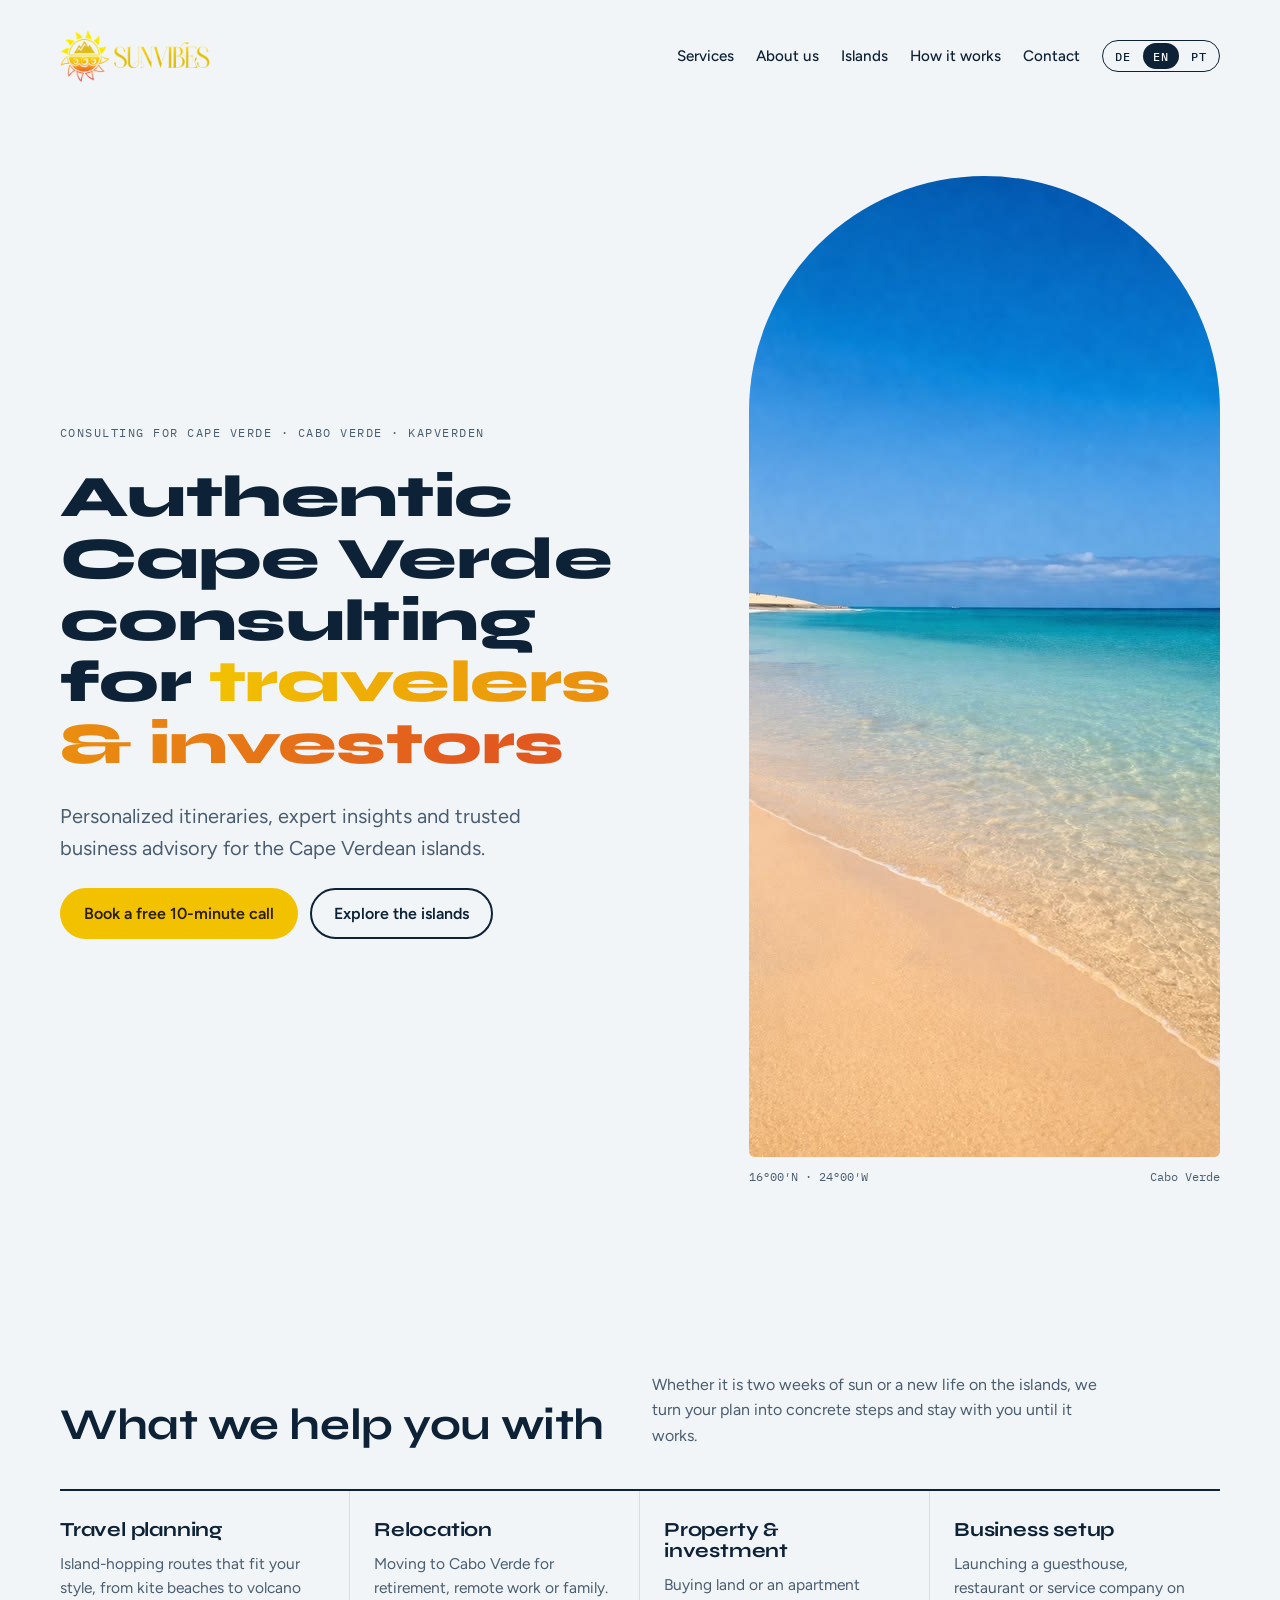
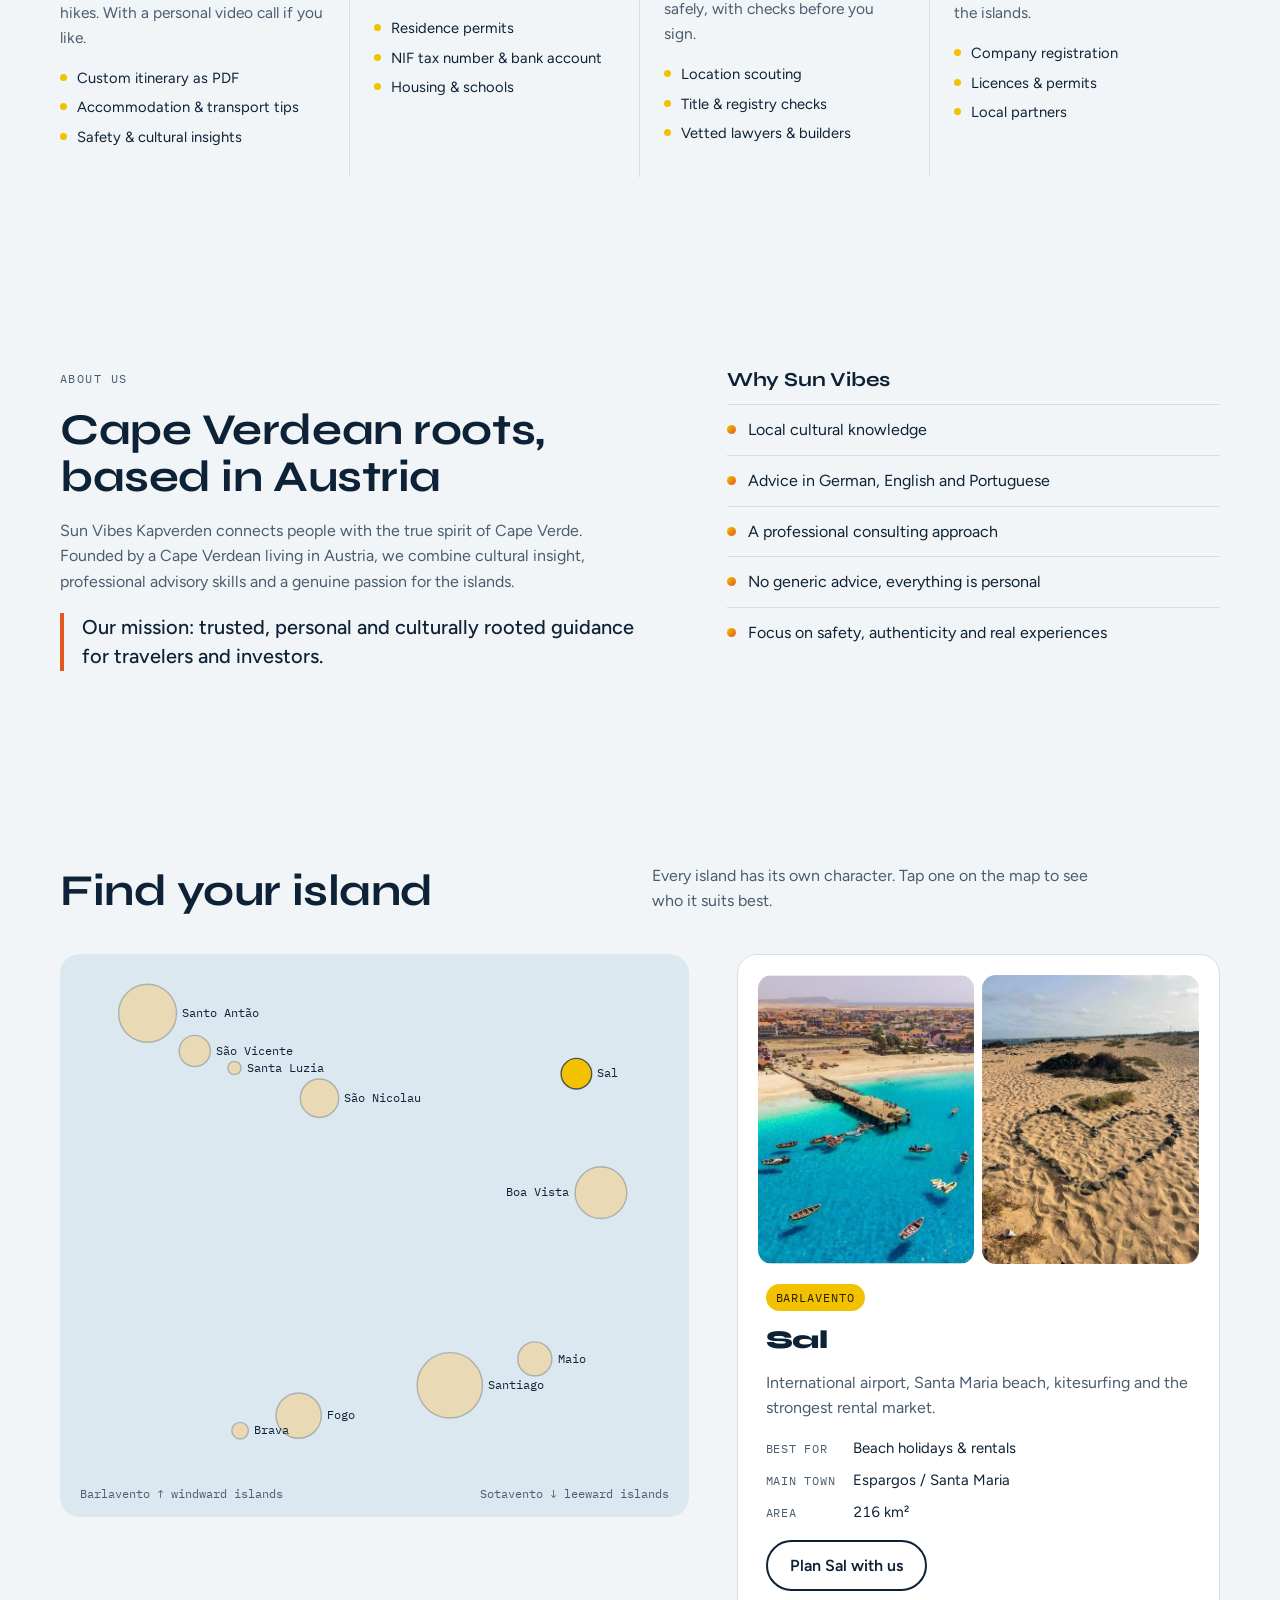
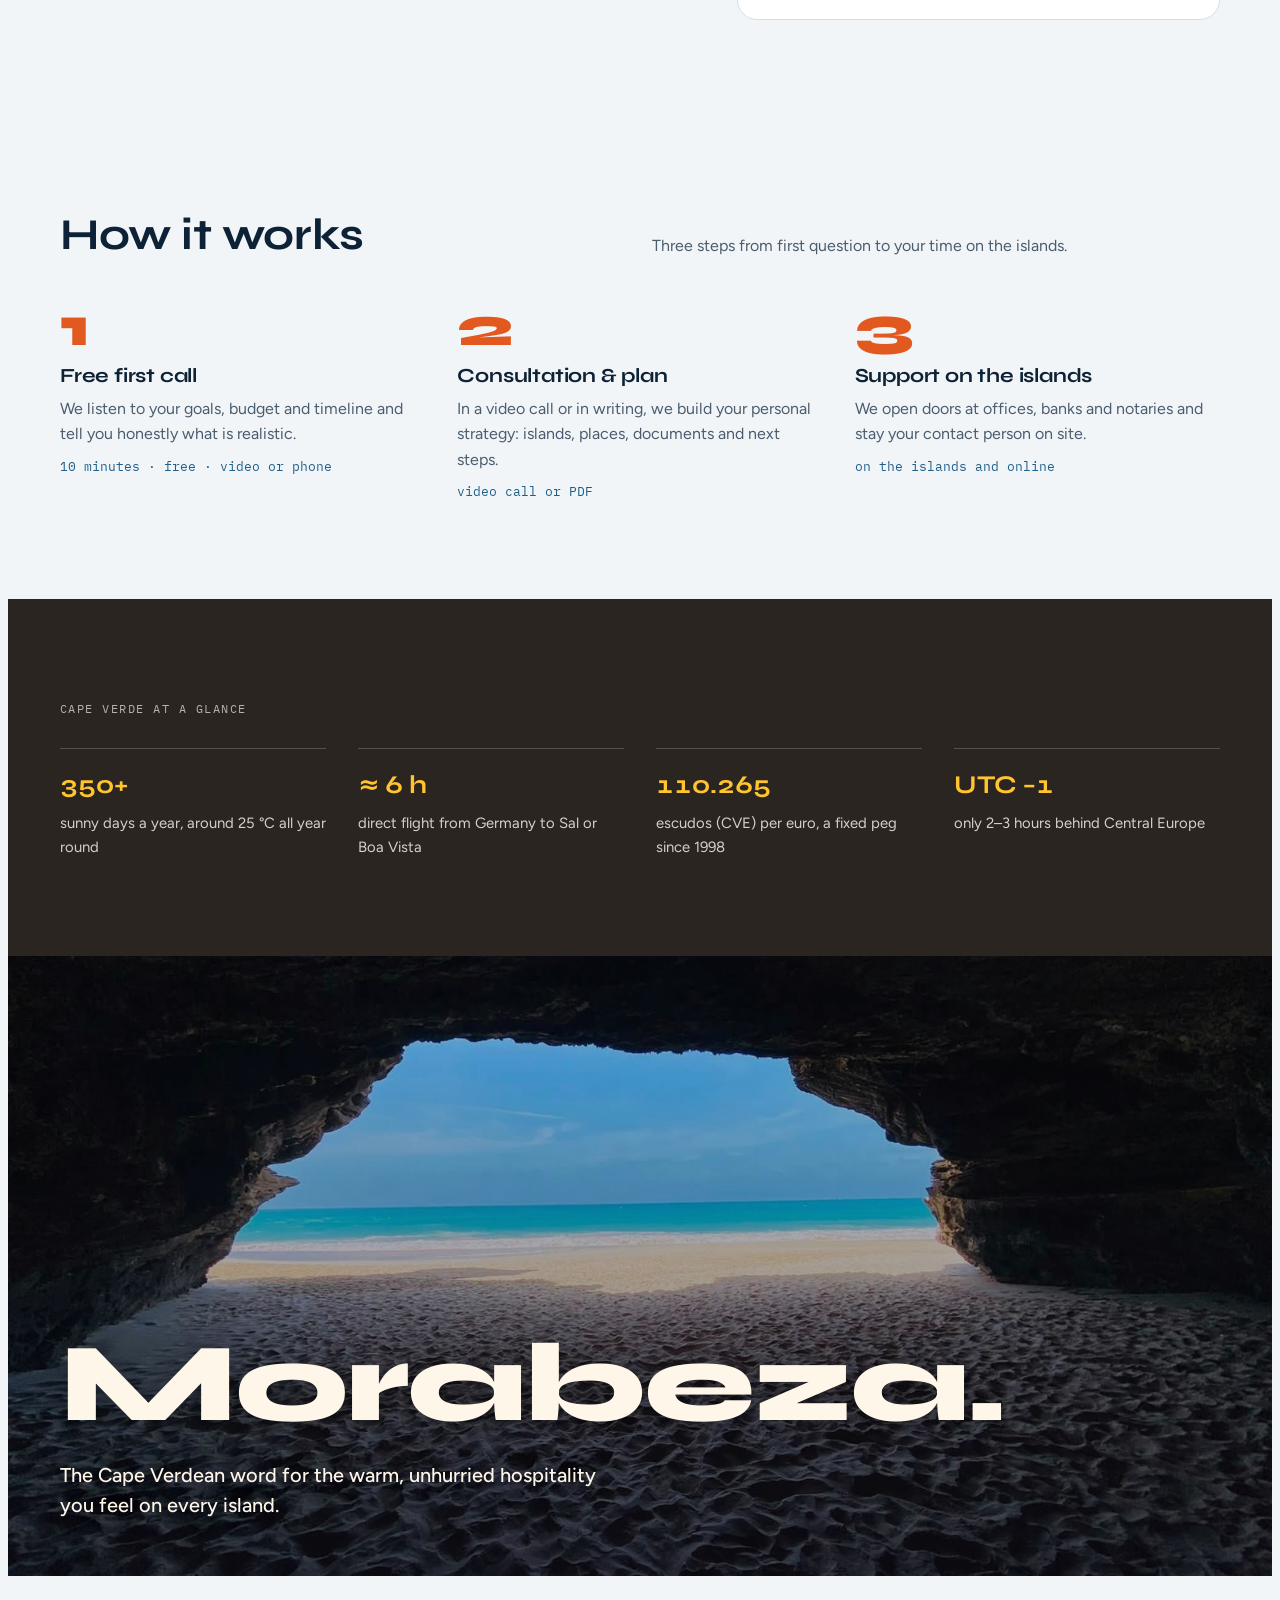
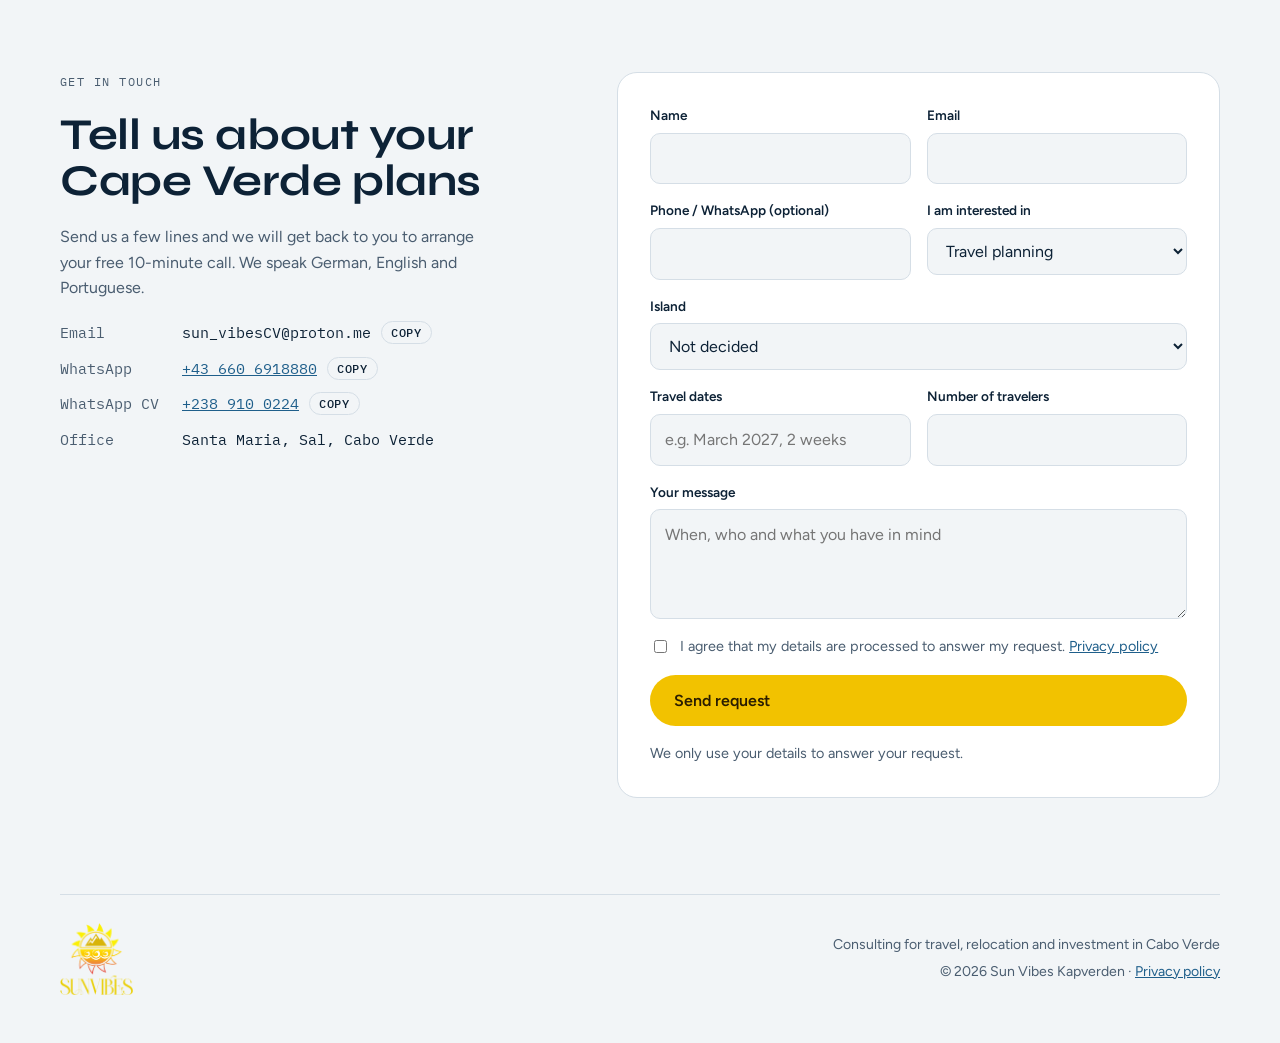
==== commit 43879aa1: "Add files via upload" ====
--- a/index.html
+++ b/index.html
@@ -206,6 +206,16 @@
 input, select, textarea { font: inherit; color: var(--ink); background: var(--salt); border: 1px solid var(--line); border-radius: 10px; padding: 12px 14px; width: 100%; }
 textarea { min-height: 110px; resize: vertical; }
 input:focus, select:focus, textarea:focus { outline: 2px solid var(--sun); outline-offset: 1px; }
+.err { grid-column: 1 / -1; color: color-mix(in srgb, var(--ember) 70%, var(--ink)); font-size: 0.85rem; }
+.err:empty { display: none; }
+.err.full { margin-top: -10px; }
+input[aria-invalid="true"] { border-color: var(--ember); }
+.extra { grid-column: 1 / -1; display: grid; grid-template-columns: 1fr 1fr; gap: 16px; }
+.extra:empty { display: none; }
+.consent { flex-direction: row; align-items: flex-start; gap: 10px; }
+.consent input { width: auto; margin-top: 5px; flex: none; }
+.consent label { font-weight: 400; font-size: 0.9rem; color: var(--ink-soft); }
+.hp { position: absolute; left: -9999px; width: 1px; height: 1px; opacity: 0; }
 .form-note { grid-column: 1 / -1; font-size: 0.9rem; color: var(--ink-soft); }
 .form-ok { grid-column: 1 / -1; background: color-mix(in srgb, var(--sun) 22%, var(--surface)); border-radius: 10px; padding: 14px 16px; font-size: 0.95rem; display: flex; flex-direction: column; gap: 12px; align-items: flex-start; }
 
@@ -224,7 +234,7 @@
   .steps { grid-template-columns: 1fr; gap: 28px; }
 }
 @media (max-width: 560px) {
-  .services, .facts-grid, form { grid-template-columns: 1fr; }
+  .services, .facts-grid, form, .extra { grid-template-columns: 1fr; }
   .nav-links { gap: 14px; }
   .brand img { height: 42px; }
 }
@@ -397,8 +407,9 @@
       </div>
     </div>
     <form id="form" novalidate>
-      <div class="field"><label for="f-name" data-i18n="form.name"></label><input id="f-name" name="name" autocomplete="name" required></div>
-      <div class="field"><label for="f-email" data-i18n="form.email"></label><input id="f-email" name="email" type="email" autocomplete="email" required></div>
+      <div class="field"><label for="f-name" data-i18n="form.name"></label><input id="f-name" name="name" autocomplete="name" required aria-describedby="e-name"><span class="err" id="e-name" role="alert"></span></div>
+      <div class="field"><label for="f-email" data-i18n="form.email"></label><input id="f-email" name="email" type="email" autocomplete="email" required aria-describedby="e-email"><span class="err" id="e-email" role="alert"></span></div>
+      <div class="field"><label for="f-phone" data-i18n="form.phone"></label><input id="f-phone" name="phone" type="tel" autocomplete="tel" inputmode="tel"></div>
       <div class="field"><label for="f-topic" data-i18n="form.topic"></label>
         <select id="f-topic" name="topic">
           <option value="travel" data-i18n="svc1.t"></option>
@@ -408,12 +419,16 @@
           <option value="unsure" data-i18n="form.unsure"></option>
         </select>
       </div>
-      <div class="field"><label for="f-island" data-i18n="form.island"></label>
+      <div class="field full"><label for="f-island" data-i18n="form.island"></label>
         <select id="f-island" name="island"><option value="" data-i18n="form.undecided"></option></select>
       </div>
+      <div class="extra" id="extra"></div>
       <div class="field full"><label for="f-msg" data-i18n="form.msg"></label><textarea id="f-msg" name="message" data-i18n-ph="form.ph"></textarea></div>
+      <input class="hp" type="text" name="_gotcha" tabindex="-1" autocomplete="off" aria-hidden="true">
+      <div class="field full consent"><input id="f-consent" name="consent" type="checkbox" required aria-describedby="e-consent"><label for="f-consent" data-i18n-html="form.consent"></label></div>
+      <span class="err full" id="e-consent" role="alert"></span>
       <div class="field full"><button class="btn btn-sun" type="submit" data-i18n="form.send"></button></div>
-      <div class="form-note" id="form-note"><span data-i18n="form.note"></span> <a href="privacy.html" data-i18n="privacy"></a></div>
+      <div class="form-note" id="form-note" aria-live="polite"><span data-i18n="form.note"></span></div>
     </form>
   </div>
 </section>
@@ -591,6 +606,52 @@
   }
 };
 
+Object.assign(T.de, {
+  "form.phone": "Telefon / WhatsApp (optional)", "form.mail": "Per E-Mail senden",
+  "form.consent": "Ich bin einverstanden, dass meine Angaben zur Beantwortung meiner Anfrage verarbeitet werden. <a href=\"privacy.html\">Datenschutz</a>",
+  "form.err.name": "Bitte geben Sie Ihren Namen ein.", "form.err.email": "Bitte geben Sie eine gültige E-Mail-Adresse ein.",
+  "form.err.consent": "Bitte stimmen Sie zu, damit wir Ihnen antworten dürfen.",
+  "form.sending": "Wird gesendet …",
+  "form.sent": "Danke, {name}! Ihre Anfrage ist bei uns angekommen. Wir melden uns bei {email}.",
+  "form.sent.wa": "Schneller: per WhatsApp schreiben",
+  "form.fail": "Das Senden hat leider nicht geklappt. Bitte schreiben Sie uns direkt per WhatsApp oder E-Mail.",
+  "x.dates": "Reisezeitraum", "x.dates.ph": "z. B. März 2027, 2 Wochen", "x.travelers": "Anzahl Reisende",
+  "x.move": "Geplanter Umzug", "x.move.ph": "z. B. in 6 Monaten", "x.who": "Wer zieht um?", "x.who.ph": "z. B. Paar, Familie mit 2 Kindern",
+  "x.budget": "Budget", "x.b1": "unter 100.000 €", "x.b2": "100.000–250.000 €", "x.b3": "250.000–500.000 €", "x.b4": "über 500.000 €",
+  "x.ptype": "Art der Immobilie", "x.p1": "Grundstück", "x.p2": "Wohnung", "x.p3": "Haus",
+  "x.idea": "Geschäftsidee", "x.idea.ph": "z. B. Pension, Restaurant, Dienstleistung", "x.start": "Geplanter Start"
+});
+Object.assign(T.en, {
+  "form.phone": "Phone / WhatsApp (optional)", "form.mail": "Send via email",
+  "form.consent": "I agree that my details are processed to answer my request. <a href=\"privacy.html\">Privacy policy</a>",
+  "form.err.name": "Please enter your name.", "form.err.email": "Please enter a valid email address.",
+  "form.err.consent": "Please agree so we can reply to you.",
+  "form.sending": "Sending …",
+  "form.sent": "Thanks, {name}! Your request has reached us. We will get back to you at {email}.",
+  "form.sent.wa": "Faster: message us on WhatsApp",
+  "form.fail": "Sorry, sending did not work. Please write to us directly on WhatsApp or by email.",
+  "x.dates": "Travel dates", "x.dates.ph": "e.g. March 2027, 2 weeks", "x.travelers": "Number of travelers",
+  "x.move": "Planned move", "x.move.ph": "e.g. in 6 months", "x.who": "Who is moving?", "x.who.ph": "e.g. couple, family with 2 kids",
+  "x.budget": "Budget", "x.b1": "under €100,000", "x.b2": "€100,000–250,000", "x.b3": "€250,000–500,000", "x.b4": "over €500,000",
+  "x.ptype": "Property type", "x.p1": "Land", "x.p2": "Apartment", "x.p3": "House",
+  "x.idea": "Business idea", "x.idea.ph": "e.g. guesthouse, restaurant, services", "x.start": "Planned start"
+});
+Object.assign(T.pt, {
+  "form.phone": "Telefone / WhatsApp (opcional)", "form.mail": "Enviar por e-mail",
+  "form.consent": "Concordo que os meus dados sejam tratados para responder ao meu pedido. <a href=\"privacy.html\">Política de privacidade</a>",
+  "form.err.name": "Indique o seu nome.", "form.err.email": "Indique um endereço de e-mail válido.",
+  "form.err.consent": "Concorde para podermos responder-lhe.",
+  "form.sending": "A enviar …",
+  "form.sent": "Obrigado, {name}! O seu pedido chegou até nós. Respondemos para {email}.",
+  "form.sent.wa": "Mais rápido: escreva-nos no WhatsApp",
+  "form.fail": "Não foi possível enviar. Escreva-nos diretamente por WhatsApp ou e-mail.",
+  "x.dates": "Datas da viagem", "x.dates.ph": "ex.: março de 2027, 2 semanas", "x.travelers": "Número de viajantes",
+  "x.move": "Mudança prevista", "x.move.ph": "ex.: daqui a 6 meses", "x.who": "Quem se muda?", "x.who.ph": "ex.: casal, família com 2 filhos",
+  "x.budget": "Orçamento", "x.b1": "menos de 100 000 €", "x.b2": "100 000–250 000 €", "x.b3": "250 000–500 000 €", "x.b4": "mais de 500 000 €",
+  "x.ptype": "Tipo de imóvel", "x.p1": "Terreno", "x.p2": "Apartamento", "x.p3": "Moradia",
+  "x.idea": "Ideia de negócio", "x.idea.ph": "ex.: pensão, restaurante, serviços", "x.start": "Início previsto"
+});
+
 // Islands: positions from real lon/lat, radius from land area (km²)
 const ISLANDS = [
   { id: "santo-antao", name: "Santo Antão", x: 80,  y: 50,  area: 779, group: "Barlavento", town: "Porto Novo / Ribeira Grande",
@@ -676,6 +737,8 @@
   document.querySelectorAll("[data-i18n-alt]").forEach(el => { el.alt = t(el.dataset.i18nAlt); });
   document.querySelectorAll(".lang button").forEach(b => b.setAttribute("aria-pressed", b.dataset.lang === lang ? "true" : "false"));
   select(current);
+  renderExtras();
+  ["name", "email", "consent"].forEach(k => { const el = document.getElementById("e-" + k); if (el.textContent) el.textContent = t("form.err." + k); });
   try { localStorage.setItem("svk-lang", lang); } catch (e) {}
 }
 document.querySelectorAll(".lang button").forEach(b => b.addEventListener("click", () => applyLang(b.dataset.lang)));
@@ -740,26 +803,85 @@
   try { navigator.clipboard.writeText(btn.dataset.copy).then(done, fallback); } catch (e) { fallback(); }
 }));
 
-// Contact form: builds a ready-to-send WhatsApp message
-document.getElementById("form").addEventListener("submit", e => {
+// Contact form
+// To receive requests by email: create a free form at formspree.io, then paste its URL here
+// (looks like "https://formspree.io/f/abcdwxyz"). While empty, the form opens WhatsApp instead.
+const FORM_ENDPOINT = "https://formspree.io/f/xppqykky";
+
+// Extra questions that depend on the chosen topic
+const EXTRAS = {
+  travel:     [{ id: "dates", l: "x.dates", ph: "x.dates.ph" }, { id: "travelers", l: "x.travelers", type: "number" }],
+  relocation: [{ id: "move", l: "x.move", ph: "x.move.ph" }, { id: "who", l: "x.who", ph: "x.who.ph" }],
+  property:   [{ id: "budget", l: "x.budget", opts: ["x.b1", "x.b2", "x.b3", "x.b4"] }, { id: "ptype", l: "x.ptype", opts: ["x.p1", "x.p2", "x.p3"] }],
+  business:   [{ id: "idea", l: "x.idea", ph: "x.idea.ph" }, { id: "start", l: "x.start", ph: "x.move.ph" }]
+};
+const form = document.getElementById("form");
+const extraBox = document.getElementById("extra");
+const extraVals = {};
+function renderExtras() {
+  extraBox.querySelectorAll("[data-x]").forEach(el => { extraVals[el.dataset.x] = el.value; });
+  const list = EXTRAS[document.getElementById("f-topic").value] || [];
+  extraBox.innerHTML = list.map(x => {
+    const id = "x-" + x.id, cur = extraVals[x.id] || "";
+    const ctl = x.opts
+      ? `<select id="${id}" data-x="${x.id}"><option value="">${esc(t("form.undecided"))}</option>${x.opts.map(k => `<option value="${k}"${cur === k ? " selected" : ""}>${esc(t(k))}</option>`).join("")}</select>`
+      : `<input id="${id}" data-x="${x.id}"${x.type === "number" ? ' type="number" min="1" max="50" inputmode="numeric"' : ""} placeholder="${esc(x.ph ? t(x.ph) : "")}" value="${esc(cur)}">`;
+    return `<div class="field"><label for="${id}">${esc(t(x.l))}</label>${ctl}</div>`;
+  }).join("");
+}
+document.getElementById("f-topic").addEventListener("change", renderExtras);
+
+function setErr(id, bad) {
+  document.getElementById("e-" + id).textContent = bad ? t("form.err." + id) : "";
+  document.getElementById("f-" + id).setAttribute("aria-invalid", bad ? "true" : "false");
+}
+
+form.addEventListener("submit", async e => {
   e.preventDefault();
-  const f = e.target;
-  const name = f.name.value.trim(), email = f.email.value.trim();
-  const note = document.getElementById("form-note");
-  if (!name || !/^\S+@\S+\.\S+$/.test(email)) {
-    note.className = "form-note";
-    note.textContent = t("form.err");
-    return;
+  const f = e.target, note = document.getElementById("form-note"), btn = f.querySelector('button[type="submit"]');
+  const name = f.name.value.trim(), email = f.email.value.trim(), phone = f.phone.value.trim();
+  const bad = { name: !name, email: !/^\S+@\S+\.\S+$/.test(email), consent: !f.consent.checked };
+  Object.keys(bad).forEach(k => setErr(k, bad[k]));
+  if (bad.name || bad.email || bad.consent) { f.querySelector('[aria-invalid="true"]').focus(); return; }
+  if (f._gotcha.value) return; // bots fill the hidden field
+
+  const topic = f.topic.options[f.topic.selectedIndex].text;
+  const island = f.island.value || t("form.undecided");
+  const text = f.message.value.trim();
+  const details = [...extraBox.querySelectorAll("[data-x]")].map(el => {
+    const v = el.tagName === "SELECT" ? (el.value ? el.options[el.selectedIndex].text : "") : el.value.trim();
+    return v ? `${el.labels[0].textContent}: ${v}` : "";
+  }).filter(Boolean).join("\n");
+  const msg = t("wa.msg", { name: name + (phone ? ` (${phone})` : ""), email, topic, island, msg: (details ? details + "\n\n" : "") + text }) + `\n[${lang.toUpperCase()}]`;
+  const clean = msg.replace(/\n{3,}/g, "\n\n");
+  const waLink = `https://wa.me/${WA}?text=${encodeURIComponent(clean)}`;
+  const mailLink = `mailto:${EMAIL}?subject=${encodeURIComponent("Sun Vibes Kapverden: " + topic)}&body=${encodeURIComponent(clean)}`;
+  const links = `<span class="hero-ctas"><a class="btn btn-sun" href="${waLink}" target="_blank" rel="noopener">${esc(t("form.wa"))}</a><a class="btn btn-ghost" href="${mailLink}">${esc(t("form.mail"))}</a></span>`;
+  const show = (cls, html) => { note.className = cls; note.innerHTML = html; };
+
+  if (FORM_ENDPOINT) {
+    btn.disabled = true;
+    show("form-note", esc(t("form.sending")));
+    try {
+      const r = await fetch(FORM_ENDPOINT, {
+        method: "POST",
+        headers: { "Content-Type": "application/json", "Accept": "application/json" },
+        body: JSON.stringify({ name, email, phone, topic, island, details, message: text, language: lang })
+      });
+      if (!r.ok) throw new Error(r.status);
+      show("form-ok", `<span>${esc(t("form.sent", { name, email }))}</span><a class="btn btn-ghost" href="${waLink}" target="_blank" rel="noopener">${esc(t("form.sent.wa"))}</a>`);
+      f.reset();
+      Object.keys(extraVals).forEach(k => delete extraVals[k]);
+      extraBox.innerHTML = "";
+      renderExtras();
+    } catch (err) {
+      show("form-ok", `<span>${esc(t("form.fail"))}</span>${links}`);
+    }
+    btn.disabled = false;
+  } else {
+    window.open(waLink, "_blank", "noopener"); // one click: opens WhatsApp with the message ready
+    show("form-ok", `<span>${esc(t("form.ok", { name, email: EMAIL }))}</span>${links}`);
   }
-  const msg = t("wa.msg", {
-    name, email,
-    topic: f.topic.options[f.topic.selectedIndex].text,
-    island: f.island.value || t("form.undecided"),
-    msg: f.message.value.trim()
-  });
-  note.className = "form-ok";
-  note.innerHTML = `<span>${esc(t("form.ok", { name, email: EMAIL }))}</span>
-    <a class="btn btn-sun" href="https://wa.me/${WA}?text=${encodeURIComponent(msg)}" target="_blank" rel="noopener">${esc(t("form.wa"))}</a>`;
 });
 
 // Start language: saved choice, else browser language, else German
